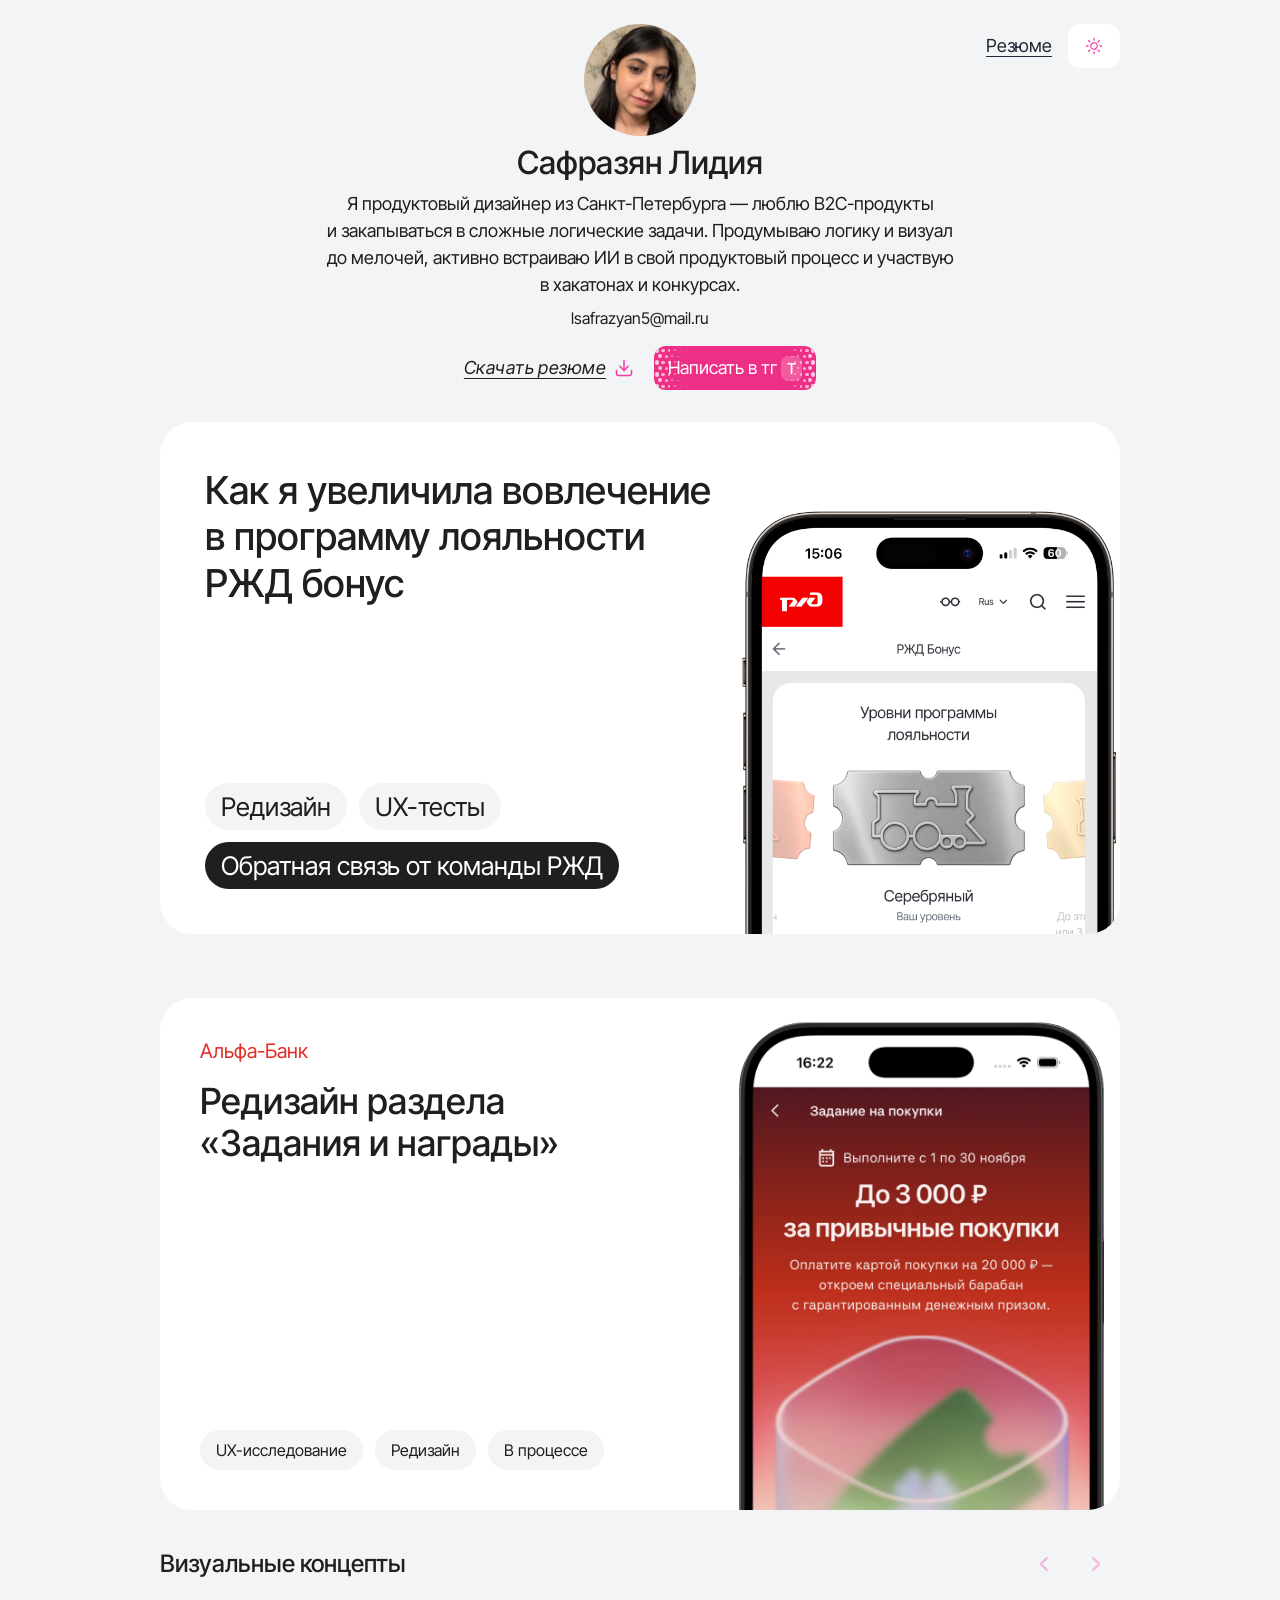
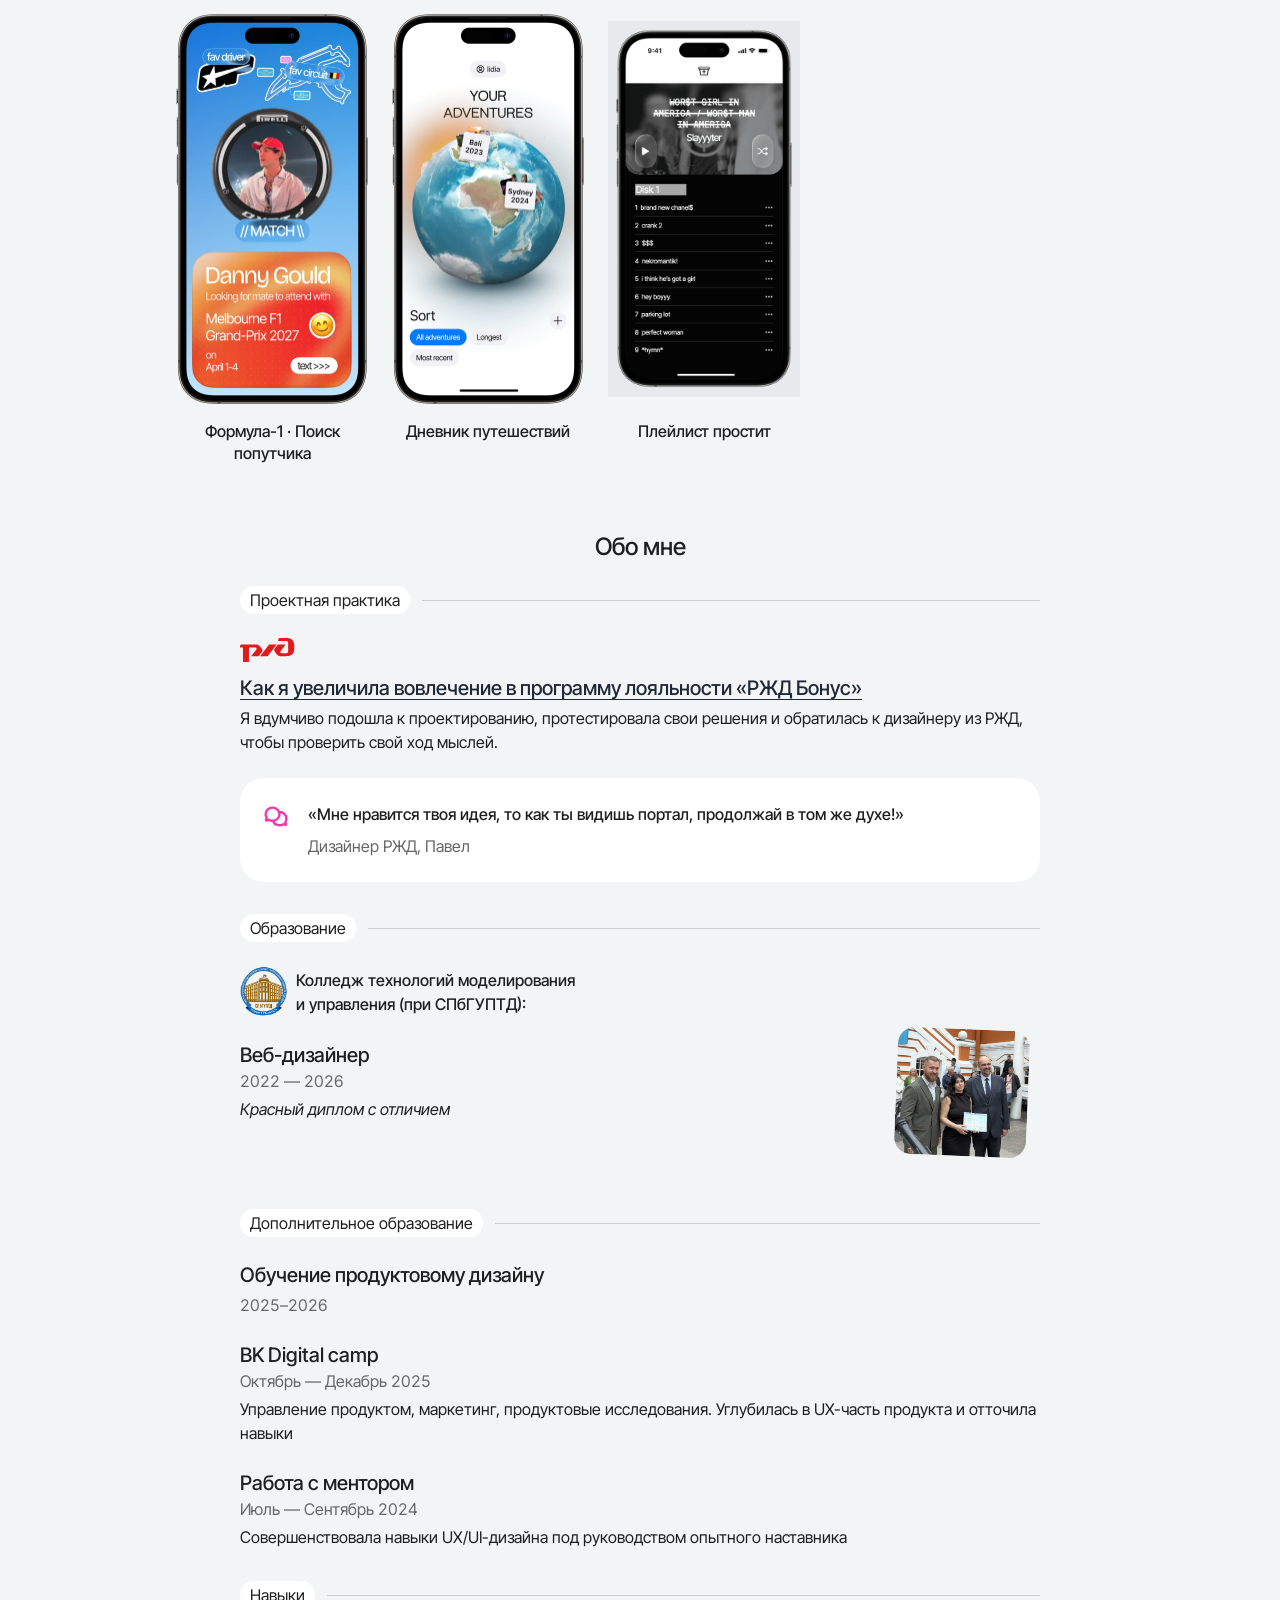
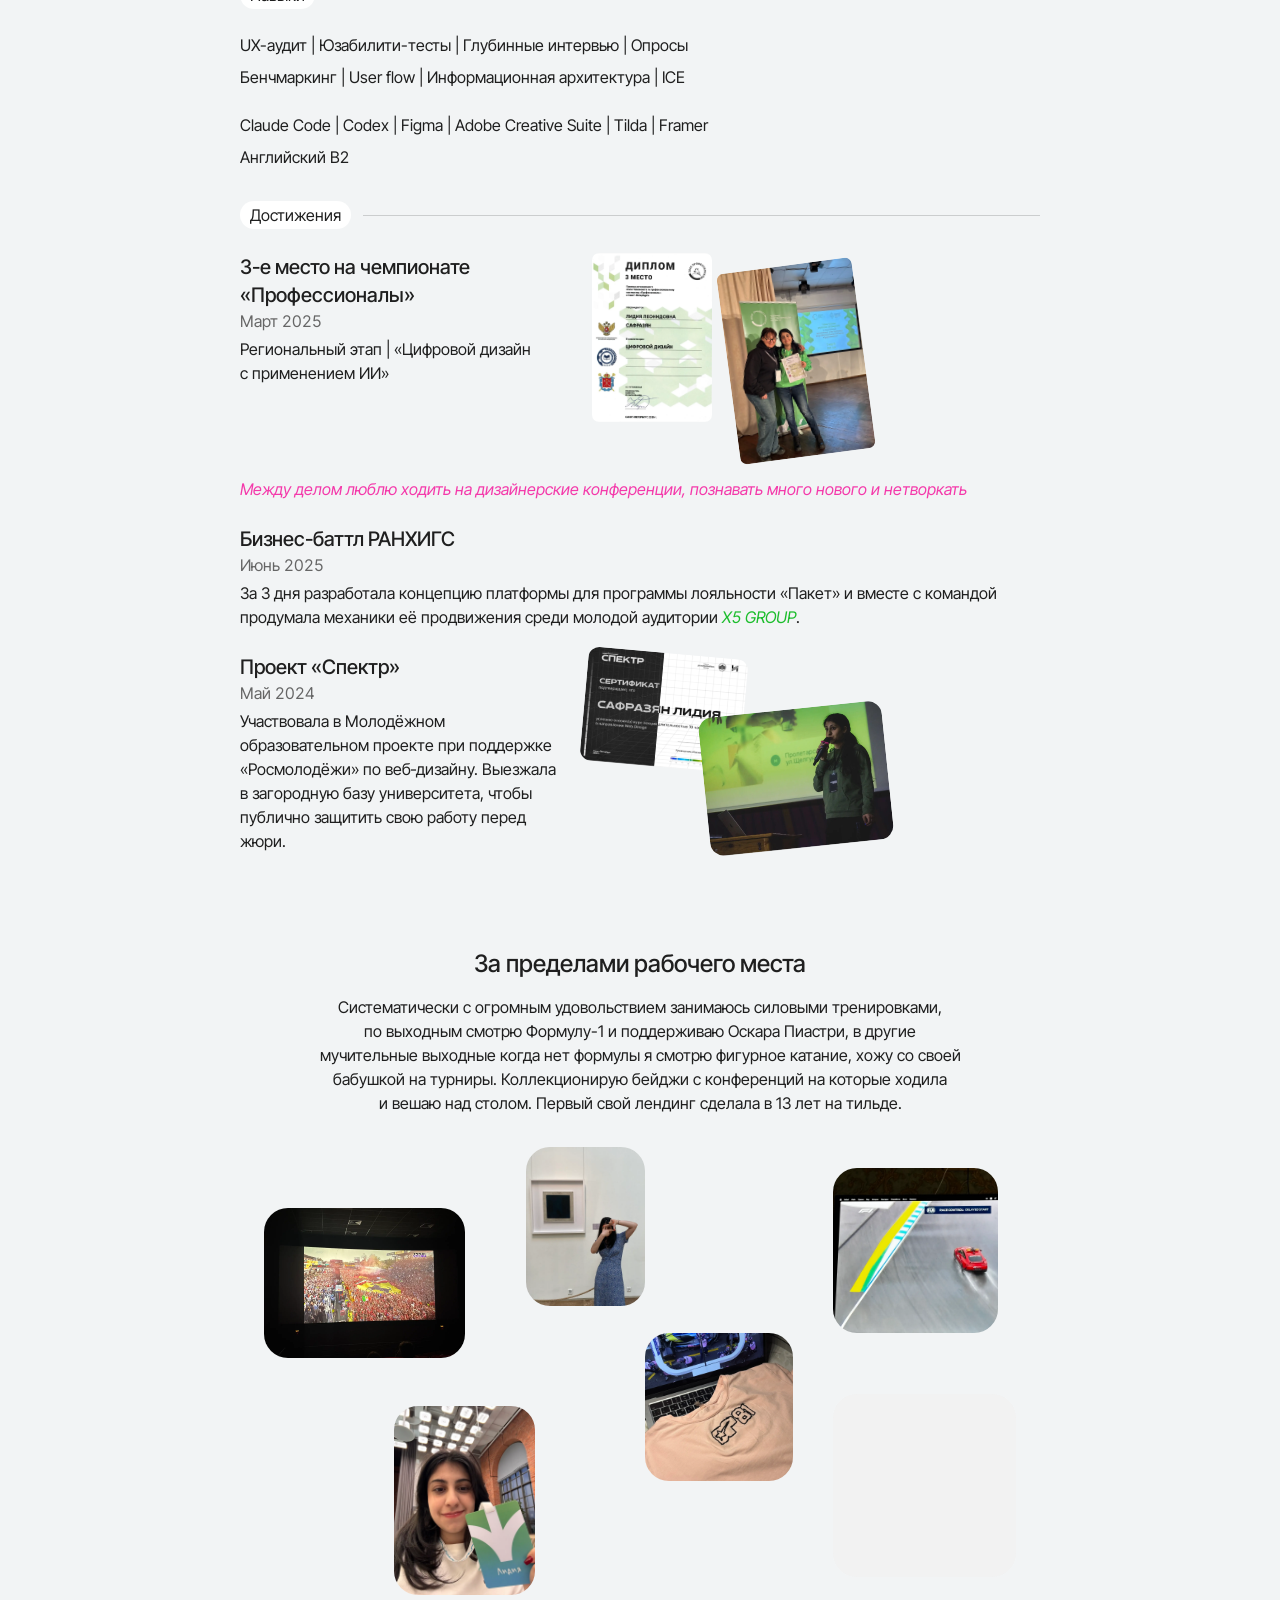
==== index.html @ f50a1c17 "Reduce Alfa cover phone and raise its position" ====
<!doctype html>
<html lang="ru">
<head>
  <meta charset="utf-8">
  <meta name="viewport" content="width=device-width, initial-scale=1">
  <title>Сафразян Лидия</title>
  <meta property="og:title" content="Сафразян Лидия">
  <meta name="twitter:title" content="Сафразян Лидия">
  <meta name="description" content="Продуктовый дизайнер из Санкт-Петербурга. Кейсы и резюме.">
  <script>
    (() => {
      let theme = "light";
      try { if (localStorage.getItem("portfolio-theme") === "dark") theme = "dark"; } catch {}
      document.documentElement.dataset.theme = theme;
      document.documentElement.style.colorScheme = theme;
    })();
  </script>
  <link rel="preconnect" href="https://fonts.googleapis.com">
  <link rel="preconnect" href="https://fonts.gstatic.com" crossorigin>
  <link rel="stylesheet" href="css/base.css?v=20261118-case-clean">
  <link rel="stylesheet" href="css/home.css?v=20261118-collage">
  <link rel="stylesheet" href="css/rzd-cover.css?v=20261118-covers-large">
  <link rel="stylesheet" href="css/resume.css?v=20261118-release">
  <link rel="stylesheet" href="css/home-resume.css?v=20261118-collage">
  <link rel="stylesheet" href="css/concepts.css?v=20261118-mobile">
  <link rel="stylesheet" href="css/tg-button.css?v=20261113-pink-restored">

<link rel="stylesheet" href="css/alfa.css?v=20261118-alfa-up"></head>
<body>

  <main class="home home-index" id="top">
    <div class="home-theme"><a class="home-resume-page-link" href="resume.html">Резюме</a><button class="theme-toggle" id="theme-toggle" type="button" aria-label="Включить тёмную тему" aria-pressed="false"><span class="theme-icon" aria-hidden="true"><svg class="theme-glyph theme-sun" data-icon="sf:sun.max" aria-hidden="true" xmlns="http://www.w3.org/2000/svg" width="24" height="24" viewBox="0 0 640 640" fill="currentColor"><path fill-rule="evenodd" d="M311.31,579.47 C308.14,577.89 305.15,575.38 303.36,572.80 L300.50,568.67 L300.21,536.37 C299.94,506.04 300.04,503.84 301.86,500.29 C308.44,487.45 326.03,484.79 335.70,495.17 C340.70,500.53 341.00,502.77 341.00,535.35 C341.00,568.87 340.84,569.92 334.83,575.70 C327.91,582.35 319.72,583.66 311.31,579.47 Z M140.49,509.14 C129.76,504.26 125.20,491.25 130.57,480.86 C132.84,476.47 173.53,436.77 177.81,434.78 C184.52,431.64 194.38,432.92 200.01,437.66 C206.57,443.18 208.90,453.51 205.45,461.78 C203.34,466.84 163.91,506.57 158.50,509.09 C153.41,511.46 145.66,511.48 140.49,509.14 Z M482.50,509.58 C480.85,508.84 469.55,498.17 457.39,485.86 C436.47,464.71 435.21,463.22 434.05,458.30 C430.68,444.00 442.27,431.58 457.32,433.35 C459.97,433.67 463.57,434.81 465.32,435.90 C467.07,436.98 478.01,447.46 489.63,459.19 C509.87,479.61 510.80,480.72 511.86,485.72 C514.12,496.40 509.56,505.36 499.78,509.45 C495.25,511.34 486.57,511.40 482.50,509.58 Z M300.74,441.44 C274.75,437.40 252.93,426.01 232.93,406.05 C210.49,383.65 198.91,357.47 197.29,325.50 C195.95,298.95 204.62,269.45 219.91,248.50 C235.27,227.46 258.59,210.37 282.50,202.64 C305.98,195.05 334.68,195.06 358.87,202.68 C387.65,211.74 415.57,235.38 429.81,262.75 C449.93,301.43 448.04,348.31 424.84,385.69 C418.31,396.23 402.57,412.68 391.50,420.57 C365.75,438.90 332.92,446.45 300.74,441.44 Z M342.57,403.15 C358.98,398.88 371.36,391.62 382.90,379.47 C399.27,362.24 407.00,343.16 407.00,320.00 C407.00,296.70 398.36,275.81 381.82,259.12 C368.74,245.92 353.16,237.95 334.56,234.95 C325.23,233.44 306.81,234.21 298.56,236.46 C269.42,244.38 248.07,264.47 237.84,293.58 C235.13,301.28 234.63,304.26 234.21,315.38 C233.46,335.19 236.67,348.42 246.08,364.24 C250.68,371.99 261.74,384.17 269.04,389.53 C278.72,396.64 295.32,403.30 308.50,405.36 C315.45,406.44 334.67,405.20 342.57,403.15 Z M74.34,340.04 C62.75,337.28 55.86,325.67 58.96,314.15 C60.45,308.61 67.04,301.90 72.62,300.23 C77.95,298.64 130.21,298.52 136.44,300.09 C141.81,301.44 147.44,305.98 150.03,311.06 C153.93,318.70 151.69,329.72 145.09,335.27 C139.06,340.35 134.29,341.01 104.57,340.90 C89.68,340.84 76.08,340.46 74.34,340.04 Z M503.22,339.11 C494.10,335.96 489.00,329.14 489.00,320.10 C489.00,313.74 490.06,311.04 494.50,306.13 C500.51,299.48 503.27,299.00 535.24,299.00 C553.17,299.00 564.77,299.42 567.75,300.17 C576.10,302.27 583.02,311.55 582.99,320.62 C582.98,325.01 578.62,333.42 575.04,335.97 C568.73,340.47 564.49,341.00 535.59,340.97 C512.02,340.94 507.81,340.70 503.22,339.11 Z M177.50,205.08 C172.49,202.74 131.56,161.76 129.98,157.50 C128.53,153.63 128.54,145.34 129.99,141.50 C133.92,131.12 148.71,125.69 158.79,130.93 C163.36,133.31 203.19,173.28 205.40,177.70 C207.55,182.00 207.40,190.53 205.09,195.62 C200.74,205.20 187.47,209.75 177.50,205.08 Z M446.00,205.41 C436.75,201.41 431.75,191.50 434.04,181.70 C435.18,176.78 436.40,175.34 456.87,154.67 C468.77,142.67 480.17,131.98 482.21,130.92 C486.67,128.61 495.27,128.37 500.13,130.42 C503.63,131.90 509.03,137.03 510.75,140.50 C512.81,144.67 513.12,150.09 511.59,155.30 C510.19,160.06 508.22,162.34 488.28,182.21 C474.22,196.23 465.18,204.47 462.78,205.46 C458.10,207.40 450.55,207.38 446.00,205.41 Z M312.50,149.62 C306.68,146.88 303.70,143.93 301.55,138.77 C300.26,135.70 300.00,129.79 300.00,104.19 C300.00,73.80 300.04,73.25 302.33,68.91 C303.61,66.48 306.57,63.15 308.91,61.50 C312.71,58.83 313.97,58.50 320.50,58.50 C327.03,58.50 328.29,58.83 332.09,61.50 C334.43,63.15 337.41,66.52 338.71,68.98 C341.08,73.46 341.08,73.47 340.79,105.65 L340.50,137.83 L337.49,142.17 C334.11,147.05 325.57,152.01 320.57,151.99 C318.88,151.98 315.25,150.92 312.50,149.62 Z"/></svg><svg class="theme-glyph theme-moon" data-icon="sf:moon" data-source="SF-Pro-Regular" aria-hidden="true" xmlns="http://www.w3.org/2000/svg" width="24" height="24" viewBox="0 0 24 24" fill="currentColor"><path transform="translate(0.953780 26.598318) scale(0.021126 -0.021126)" d="M543 265Q421 265 320.0 324.5Q219 384 159.5 484.5Q100 585 100 707Q100 796 133.0 875.0Q166 954 225.5 1015.5Q285 1077 366 1112Q390 1123 404.5 1110.0Q419 1097 409 1070Q399 1044 392.0 1006.5Q385 969 385 936Q385 748 488.0 644.5Q591 541 779 541Q810 541 845.0 546.5Q880 552 904 560Q926 567 939.0 553.0Q952 539 940 515Q890 411 785.0 338.0Q680 265 543 265Z"/></svg></span></button></div>
    <div class="layout">
      <aside class="intro">
        <img class="home-portrait" src="assets/resume-photo.jpg" width="450" height="556" alt="Фото Лидии Сафразян">
        <h1 class="home-name">Сафразян Лидия</h1>
        <p class="bio">Я продуктовый дизайнер из Санкт-Петербурга — люблю B2C-продукты и закапываться в сложные логические задачи. Продумываю логику и визуал до мелочей, активно встраиваю ИИ в свой продуктовый процесс и участвую в хакатонах и конкурсах.</p>
        <a class="home-email" href="mailto:lsafrazyan5@mail.ru">lsafrazyan5@mail.ru</a>
        <div class="home-actions">
        <a class="home-resume resume-link--download" href="assets/lidia-safrazyan-resume.pdf?v=20261118-resume" download="Лидия-Сафразян-резюме.pdf"><span>Скачать резюме</span><svg class="resume-download-icon" width="20" height="20" viewBox="0 0 24 24" fill="none" stroke="currentColor" stroke-width="1.8" stroke-linecap="round" stroke-linejoin="round" aria-hidden="true"><g class="resume-download-arrow"><path d="M12 3v12"/><path d="m7 10 5 5 5-5"/></g><path class="resume-download-tray" d="M21 15v4a2 2 0 0 1-2 2H5a2 2 0 0 1-2-2v-4"/></svg></a>
        <a class="write tg-fx home-write" id="write" href="https://t.me/sellywood" target="_blank" rel="noopener noreferrer"><span>Написать в тг</span><span class="keys" aria-hidden="true"><i class="key">T</i></span></a>
        </div>
      </aside>
      <section class="cases" id="cases" aria-label="Кейсы">
        <a class="case" id="case-1" href="case/rzd-bonus.html">
          <div class="case-media case-media--rzd rzd-cover">
            <div class="rzd-cover-phone" aria-hidden="true"><img data-no-zoom src="assets/rzd-cover/phone-straight-source.png" width="4096" height="3072" alt="" decoding="async"></div>
            <div class="rzd-cover-copy">
              <h2 class="rzd-cover-title">Как я увеличила вовлечение в программу лояльности РЖД бонус</h2>
              <div class="rzd-cover-tags">
                <div class="rzd-cover-tag-row"><span class="rzd-cover-tag">Редизайн</span><span class="rzd-cover-tag">UX-тесты</span></div>
                <span class="rzd-cover-tag rzd-cover-feedback">Обратная связь от команды РЖД</span>
              </div>
            </div>
          </div>
        </a>

      <a class="case" id="case-2" href="case/alfa-bank.html" aria-label="Альфа-Банк: редизайн раздела Задания и награды"><div class="alfa-cover"><div class="alfa-cover-copy"><div><p class="alfa-cover-brand">Альфа-Банк</p><h2 class="alfa-cover-title">Редизайн раздела<br>«Задания и награды»</h2></div><div class="alfa-cover-tags"><span>UX-исследование</span><span>Редизайн</span><span>В процессе</span></div></div><div class="alfa-cover-screen alfa-device"><img data-no-zoom src="assets/alfa/device.webp" width="1068" height="2030" alt="Карточка задания на покупки на iPhone" loading="lazy" decoding="async"></div></div></a></section>
      <section class="concepts" id="visual-concepts" aria-labelledby="concepts-title">
        <div class="concepts-heading"><h2 class="concepts-title" id="concepts-title">Визуальные концепты</h2><div class="concept-controls"><button type="button" data-step="-1" aria-label="Предыдущая работа"><svg class="icon i24" data-icon="sf:chevron.left" data-source="SF-Pro-Regular" aria-hidden="true" xmlns="http://www.w3.org/2000/svg" width="24" height="24" viewBox="0 0 24 24" fill="currentColor"><path transform="translate(6.194473 24.484011) scale(0.017303 -0.017303)" d="M550 332Q533 316 503.5 317.0Q474 318 456 335L138 633Q100 667 100.0 720.5Q100 774 138 809L456 1106Q476 1125 503.5 1126.0Q531 1127 550 1109Q570 1089 571.0 1060.5Q572 1032 551 1013L237 721L551 428Q571 409 571.0 381.0Q571 353 550 332Z"/></svg></button><button type="button" data-step="1" aria-label="Следующая работа"><svg class="icon i24" data-icon="sf:chevron.right" data-source="SF-Pro-Regular" aria-hidden="true" xmlns="http://www.w3.org/2000/svg" width="24" height="24" viewBox="0 0 24 24" fill="currentColor"><path transform="translate(6.194867 24.484011) scale(0.017303 -0.017303)" d="M121 332Q100 353 100.0 381.0Q100 409 120 428L434 721L120 1013Q100 1032 100.5 1060.5Q101 1089 122 1109Q140 1127 167.5 1126.0Q195 1125 215 1106L534 809Q571 774 571.0 720.5Q571 667 534 633L215 335Q197 318 167.5 317.0Q138 316 121 332Z"/></svg></button></div></div>
        <div class="concepts-window"><div class="concepts-viewport" tabindex="0" role="region" aria-label="Визуальные концепты: перетащите ленту для просмотра"><div class="concepts-track"><figure class="concept-card"><button class="concept-open" type="button" data-concept="2" aria-label="Открыть крупно: Формула-1 · Поиск попутчика"><img class="concept-image" src="assets/concepts/formula-preview.webp" data-full="assets/concepts/formula-full.webp" width="768" height="1560" loading="eager" decoding="async" alt="Формула-1 · Поиск попутчика" draggable="false"></button><figcaption class="concept-caption">Формула-1 · Поиск попутчика</figcaption></figure>
<figure class="concept-card"><button class="concept-open" type="button" data-concept="3" aria-label="Открыть крупно: Дневник путешествий"><img class="concept-image" src="assets/concepts/travel-preview.webp" data-full="assets/concepts/travel-full.webp" width="768" height="1560" loading="eager" decoding="async" alt="Дневник путешествий" draggable="false"></button><figcaption class="concept-caption">Дневник путешествий</figcaption></figure>
<figure class="concept-card concept-card--album"><button class="concept-open" type="button" data-concept="4" aria-label="Открыть крупно: Плейлист простит"><img class="concept-image" src="assets/playlist-forgives-concept.gif" width="480" height="940" loading="lazy" decoding="async" alt="Плейлист простит — возвращение альбома жестом вниз" draggable="false"></button><figcaption class="concept-caption">Плейлист простит</figcaption></figure></div></div></div>

      </section>
      <section class="resume-section" id="resume" aria-labelledby="resume-title">
        <h2 class="resume-title" id="resume-title">Обо мне</h2>
        <article class="article resume resume-content">
        <section class="rs-row resume-project" aria-labelledby="project-h">
          <h2 id="project-h"><span>Проектная практика</span></h2>
          <div class="rs-body">
            <div class="rs-entry"><div class="resume-project-heading"><img data-no-zoom src="assets/rzd-logo.svg" width="55" height="24" alt=""><h3><a href="case/rzd-bonus.html">Как я увеличила вовлечение в программу лояльности «РЖД Бонус»</a></h3></div>
              <p>Я вдумчиво подошла к проектированию, протестировала свои решения и обратилась к дизайнеру из РЖД, чтобы проверить свой ход мыслей.</p>
            </div>
            <blockquote class="resume-quote"><img class="resume-quote-icon" data-no-zoom src="assets/resume-intro/team.svg?v=20261113-pink" width="32" height="32" alt=""><div><p>«Мне нравится твоя идея, то как ты видишь портал, продолжай в том же духе!»</p><cite>Дизайнер РЖД, Павел</cite></div></blockquote>
          </div>
        </section>
        <section class="rs-row rs-edu" aria-labelledby="edu-h">
          <h2 id="edu-h"><span>Образование</span></h2>
          <div class="rs-body">
            <div class="rs-school"><img data-no-zoom class="rs-logo" src="assets/college-logo-transparent.png" width="159" height="168" alt="Эмблема СПбГУПТД" decoding="async"><p>Колледж технологий моделирования<br>и&nbsp;управления (при&nbsp;СПбГУПТД):</p></div>
            <div class="rs-entry rs-entry--media"><div class="rs-text"><h3>Веб-дизайнер</h3><p class="rs-date">2022 — 2026</p><p><em>Красный диплом с&nbsp;отличием</em></p></div>
              <div class="rs-pics"><figure class="rs-pic rs-pic--grad" style="--tilt:2.3deg;--tilt-m:-5.83deg"><img src="assets/resume-graduation.jpg" width="492" height="477" decoding="async" alt="Вручение красного диплома"></figure></div></div>
          </div>
        </section>
        <section class="rs-row" aria-labelledby="extra-h">
          <h2 id="extra-h"><span>Дополнительное образование</span></h2>
          <div class="rs-body">
            <div class="rs-entry"><h3>Обучение продуктовому дизайну</h3><p class="rs-date">2025–2026</p></div>
            <div class="rs-entry"><h3>BK Digital camp</h3><p class="rs-date">Октябрь — Декабрь 2025</p><p>Управление продуктом, маркетинг, продуктовые исследования. Углубилась в&nbsp;UX-часть продукта и&nbsp;отточила навыки</p></div>
            <div class="rs-entry"><h3>Работа с&nbsp;ментором</h3><p class="rs-date">Июль — Сентябрь 2024</p><p>Совершенствовала навыки UX/UI-дизайна под руководством опытного наставника</p></div>
          </div>
        </section>
        <section class="rs-row" aria-labelledby="skills-h">
          <h2 id="skills-h"><span>Навыки</span></h2>
          <div class="rs-body rs-skills">
            <p>UX-аудит | Юзабилити-тесты | Глубинные интервью | Опросы</p>
            <p>Бенчмаркинг | User flow | Информационная архитектура | ICE</p>
            <p class="rs-skill-tools">Claude Code | Codex | Figma | Adobe Creative Suite | Tilda | Framer</p>
            <p>Английский B2</p>
          </div>
        </section>
        <section class="rs-row" id="activities" aria-labelledby="act-h">
          <h2 id="act-h"><span>Достижения</span></h2>
          <div class="rs-body">
            <div class="rs-entry rs-entry--media rs-pro"><div class="rs-text"><h3>3-е место на чемпионате «Профессионалы»</h3><p class="rs-date">Март 2025</p><p>Региональный этап | «Цифровой дизайн с применением ИИ»</p></div>
              <div class="rs-pics"><figure class="rs-pic rs-pic--diploma" style="--tilt:0deg"><img src="assets/activity-1-optimized.webp" width="1134" height="1600" loading="lazy" decoding="async" alt="Диплом 3 место регионального этапа Чемпионата «Профессионалы» 2025, Цифровой дизайн"></figure><figure class="rs-pic rs-pic--award" style="--tilt:-7.52deg"><img src="assets/activity-2-optimized.webp" width="1200" height="1600" loading="lazy" decoding="async" alt="Награждение на чемпионате «Профессионалы»"></figure></div></div>
            <p class="rs-note">Между делом люблю ходить на&nbsp;дизайнерские конференции, познавать много нового и&nbsp;нетворкать</p>
            <div class="rs-entry"><h3>Бизнес-баттл РАНХИГС</h3><p class="rs-date">Июнь 2025</p><p>За 3 дня разработала концепцию платформы для программы лояльности «Пакет» и вместе с командой продумала механики её продвижения среди молодой аудитории <em class="rs-x5">X5 GROUP</em>.</p></div>
            <div class="rs-entry rs-entry--media rs-spectr"><div class="rs-text"><h3>Проект «Спектр»</h3><p class="rs-date">Май 2024</p><p>Участвовала в&nbsp;Молодёжном образовательном проекте при поддержке «Росмолодёжи» по&nbsp;веб&#8209;дизайну. Выезжала в&nbsp;загородную базу университета, чтобы публично защитить свою работу перед жюри.</p></div>
              <div class="rs-pics"><figure class="rs-pic rs-pic--cert" style="--tilt:5.11deg"><img src="assets/activity-3-optimized.webp" width="1600" height="1140" loading="lazy" decoding="async" alt="Сертификат курса «Спектр», Web Design, 2024"></figure><figure class="rs-pic rs-pic--stage" style="--tilt:-5.91deg"><img src="assets/activity-4-optimized.webp" width="1600" height="1068" loading="lazy" decoding="async" alt="Выступление на сцене"></figure></div></div>
          </div>
        </section>
<section class="resume-life" aria-labelledby="life-title">
        <div class="life-intro">
          <div class="life-title-wrap"><h2 id="life-title">За пределами рабочего места</h2></div>
          <p>Систематически с огромным удовольствием занимаюсь силовыми тренировками, по выходным смотрю Формулу-1 и поддерживаю Оскара Пиастри, в другие мучительные выходные когда нет формулы я смотрю фигурное катание, хожу со своей бабушкой на турниры. Коллекционирую бейджи с конференций на которые ходила и вешаю над столом. Первый свой лендинг сделала в 13 лет на тильде.</p>
        </div>
        <div class="life-collage" aria-label="Мои увлечения в фотографиях">
            <figure class="rs-pic life-photo life-photo--race" style="--tilt:0deg"><img src="assets/about/race-screen.webp?v=20261104-opt" width="1600" height="1200" loading="lazy" decoding="async" alt="Просмотр гонки Формулы-1 на большом экране"></figure>
            <figure class="rs-pic life-photo life-photo--museum" style="--tilt:0deg"><img src="assets/about/museum.webp?v=20261104-opt" width="1200" height="1600" loading="lazy" decoding="async" alt="Лидия в музее"></figure>
            <figure class="rs-pic life-photo life-photo--formula" style="--tilt:0deg"><img src="assets/about/formula-one.webp?v=20261104-opt" width="1600" height="1600" loading="lazy" decoding="async" alt="Трансляция Формулы-1 дома"></figure>
            <figure class="rs-pic life-photo life-photo--book" style="--tilt:0deg"><img src="assets/about/book.webp?v=20261104-opt" width="1200" height="1600" loading="lazy" decoding="async" alt="Лидия с книгой"></figure>
            <figure class="rs-pic life-photo life-photo--shirt" style="--tilt:0deg"><img src="assets/about/shirt.webp?v=20261104-opt" width="1600" height="1600" loading="lazy" decoding="async" alt="Футболка с Оскаром Пиастри рядом с трансляцией гонки"></figure>
            <figure class="rs-pic life-photo life-photo--skating" style="--tilt:0deg"><img src="assets/about/skating.webp?v=20261104-opt" width="1200" height="1600" loading="lazy" decoding="async" alt="Турнир по фигурному катанию"></figure>
          </div>
        </section>
      </article>
      </section>
    </div>
  </main>
  <dialog class="concept-dialog" aria-label="Просмотр визуального концепта">
    <button class="concept-dialog-close" type="button">Закрыть</button>
    <img class="concept-dialog-image" alt="">
    <div class="concept-dialog-toolbar"><button type="button" data-step="-1" aria-label="Предыдущая работа">Назад</button><p class="concept-dialog-caption"></p><button type="button" data-step="1" aria-label="Следующая работа">Далее</button></div>
  </dialog>
  <script src="js/lightbox.js?v=20261104-about-gallery"></script>
  <script src="js/concepts.js?v=20261118-release"></script>
  <script src="js/typo-nbsp.js?v=20261102-eleven"></script>
  <script src="js/theme.js?v=20261102-eleven"></script>
  <script src="js/emoji.js?v=20261102-eleven"></script>
  <script src="js/tg-button.js?v=20261102-eleven"></script>
</body>
</html>
---- css/base.css ----
/* Общие стили сайта: шрифты, цвета, шапка, кнопки, контакты.
   Подключается на всех страницах нового вида (главная, кейсы). */
@import url('https://fonts.googleapis.com/css2?family=Inter+Tight:ital,wght@0,400;0,500;1,400&display=swap');
@font-face{font-family:"Inter Tight";src:url("../assets/fonts/inter-tight-variable.woff2") format("woff2");font-weight:100 900;font-style:normal;font-display:swap}

/* Felidae — антиква для имени, файл шрифта прислала Лидия */
@font-face{font-family:"Felidae";src:url("../assets/fonts/felidae.woff2") format("woff2");font-weight:400;font-style:normal;font-display:swap}

:root{
  --page:#F2F4F5;
  --header:#F2F4F5;
  --ink:#1f1f1f;          /* основной текст: мягкий чёрный вместо #020202 */
  --link:#1f2836;         /* ссылки и кнопки: мягкий тёмно-синий вместо #04142c */
  --badge-ink:#3b3b3b;
  --button:#FFFFFF;
  --surface:#FFFFFF;
  --accent:#F439AA;
  --button-hover:#e2e2e3;
  --key:#FFFFFF;
  --ring:rgba(0,0,0,.08);
  --cover-shadow:none;
  --dock-shadow:none;
  --content:904px;
}
html[data-theme=dark]{
  --page:#141414;
  --header:#141414;
  --ink:#f2f2f2;
  --link:#e8e8ee;
  --badge-ink:#dedede;
  --button:#282828;
  --button-hover:#353535;
  --key:#3a3a3a;
  --ring:rgba(255,255,255,.1);
  --cover-shadow:none;
  --dock-shadow:none;
}

*{box-sizing:border-box}
html{scroll-behavior:smooth}
body{margin:0;background:var(--page);color:var(--ink);font-family:"Inter Tight",Arial,sans-serif;font-size:16px;line-height:24px;letter-spacing:0;-webkit-font-smoothing:antialiased;transition:background-color .25s,color .25s}
body{-webkit-user-select:text;user-select:text}
a{color:inherit;text-decoration:none}
a span,a h2,a h3{-webkit-user-select:text;user-select:text}
button{font:inherit;color:inherit}
h2,h3,p,ul{margin:0}
.emoji-canvas{position:fixed;z-index:40;inset:0;width:100%;height:100%;pointer-events:none}

/* ---- Шапка: закреплена сверху, белая подложка во всю ширину, содержимое по ширине контента ---- */
.hdr{position:fixed;z-index:20;top:0;left:0;right:0;background:var(--header);transition:background-color .25s}
.hdr-in{width:min(var(--content),100% - 32px);margin:0 auto;padding:32px 0 16px;display:flex;align-items:center;justify-content:space-between;gap:24px}
.name{display:inline-flex;align-items:center;gap:12px;min-height:44px;font-family:"Inter Tight",Arial,sans-serif;font-weight:500;font-size:26px;line-height:32px;letter-spacing:0;white-space:nowrap;transition:opacity .2s}
.name:hover,.name:focus-visible{opacity:.6}
.avatar{display:block;width:40px;height:40px;border-radius:50%;object-fit:cover;flex-shrink:0}
.hdr-nav{display:flex;align-items:center;gap:24px}
.resume-link{letter-spacing:.025em;font-kerning:none;color:var(--link);font-size:18px;line-height:24px;font-style:italic;text-decoration:underline;text-underline-offset:3px;text-decoration-thickness:1px;transition:opacity .2s}
.resume-link:hover,.resume-link:focus-visible{opacity:.6}
.dock{display:flex;align-items:center;gap:16px}
.write{display:inline-flex;align-items:center;gap:4px;height:44px;padding:0 14px;border-radius:12px;background:var(--button);color:var(--link);font-size:18px;line-height:24px;white-space:nowrap;transition:background-color .2s}
.write:hover,.write:focus-visible{background:var(--button-hover)}
.keys{display:inline-flex;align-items:center;height:25px;padding:0 6px;border-radius:7px;background:var(--key);color:var(--badge-ink)}
.key{font-style:normal;font-weight:500;font-size:15px;line-height:17px}
.slash{color:var(--link);font-size:18px;line-height:24px}

/* Переключатель темы */
.theme-toggle{display:inline-flex;align-items:center;justify-content:center;flex-shrink:0;width:52px;height:44px;padding:0;border:0;border-radius:12px;background:var(--button);color:var(--ink);cursor:pointer;transition:transform .32s cubic-bezier(.22,1,.36,1),background-color .2s}
.theme-toggle:hover{background:var(--button-hover)}
.theme-toggle:focus-visible{outline:2px solid var(--link);outline-offset:2px}
.theme-toggle:active{transform:scale(.92)}
.theme-icon{position:relative;display:block;width:20px;height:20px;transition:transform .52s cubic-bezier(.22,1,.36,1),filter .32s}
.theme-glyph{position:absolute;inset:0;width:20px;height:20px;transform-origin:center;transition:transform .42s cubic-bezier(.22,1,.36,1),opacity .22s}
.theme-sun{opacity:1;transform:rotate(0) scale(1)}
.theme-moon{opacity:0;transform:translate(-1px,1px) scale(.62) rotate(52deg)}
html[data-theme=dark] .theme-sun{opacity:0;transform:rotate(90deg) scale(.55)}
html[data-theme=dark] .theme-moon{opacity:1;transform:translate(0) scale(.9) rotate(19deg)}
html[data-theme=dark] .theme-icon{transform:rotate(-18deg) scale(1.04);filter:none}

/* Контакты */
.contacts{display:flex;flex-direction:column;gap:16px}
.contacts h2{font-size:20px;line-height:28px;font-weight:500}
.contact-links{list-style:none;padding:0;display:flex;flex-direction:column;gap:12px;color:var(--link)}
.contact-links a{display:inline-flex;align-items:center;gap:8px;transition:opacity .2s}
.contact-links a:hover,.contact-links a:focus-visible{opacity:.6}
.contact-links .tg{gap:6px}
.icon{display:block;width:24px;height:24px;flex-shrink:0}

/* ---- Мобильная версия ---- */
@media(max-width:820px){
  .hdr-in{width:100%;padding:12px 16px;min-height:68px;gap:16px}
  .name{gap:12px;min-height:44px;font-size:20px;line-height:26px;-webkit-text-stroke:.5px currentColor}
  .avatar{width:32px;height:32px}
  .hdr-nav{gap:0}
  /* Кнопки «Написать в тг» и смена темы закреплены внизу экрана */
  .dock{position:fixed;z-index:30;right:16px;bottom:16px;gap:8px}
  .dock .keys,.dock .slash{display:none}
  .write,.theme-toggle{box-shadow:none}
}

@media(prefers-reduced-motion:reduce){
  html{scroll-behavior:auto}
  body,.hdr,.write,.theme-toggle,.theme-icon,.theme-glyph{transition:none}
}

/* Resume download: one arrow-to-tray cycle; only the SVG's inner parts move. */
.resume-link--download{
  --resume-download-duration:600ms;
  --resume-download-ease:cubic-bezier(0.77,0,0.175,1);
  display:inline-flex;align-items:center;gap:8px;white-space:nowrap;
}
.resume-link--download:hover,.resume-link--download:focus-visible{opacity:1}
.resume-link--download:focus-visible{outline:2px solid var(--link);outline-offset:4px;border-radius:4px}
.resume-download-icon{display:block;width:20px;height:20px;flex-shrink:0;overflow:hidden}
.resume-download-arrow{transform:translateY(0);opacity:1}
.resume-download-tray{transform-box:view-box;transform-origin:12px 21px;transform:translateY(0) scaleX(1)}
@keyframes resume-download-arrow-cycle{
  0%{transform:translateY(0);opacity:1}
  38%{transform:translateY(7px);opacity:0}
  39%{transform:translateY(-6px);opacity:0}
  100%{transform:translateY(0);opacity:1}
}
@keyframes resume-download-tray-cycle{
  0%,20%,100%{transform:translateY(0) scaleX(1)}
  38%{transform:translateY(1px) scaleX(.9)}
  72%{transform:translateY(0) scaleX(1)}
}
@media (hover:hover) and (pointer:fine) and (prefers-reduced-motion:no-preference){
  .resume-link--download:hover .resume-download-arrow{animation:resume-download-arrow-cycle var(--resume-download-duration) var(--resume-download-ease) 1 both}
  .resume-link--download:hover .resume-download-tray{animation:resume-download-tray-cycle var(--resume-download-duration) var(--resume-download-ease) 1 both}
}
@media (prefers-reduced-motion:reduce){
  .resume-download-arrow,.resume-download-tray{animation:none!important;transform:none!important;opacity:1!important}
}

@media (max-width:380px){
  .home-index .home-actions{flex-direction:column;gap:12px}
}

/* Shared accent for interface icons. Brand marks keep their own colors. */
.icon,.theme-icon,.resume-download-icon,.board-icon,svg[data-icon],svg.chev{color:var(--accent)}

/* Panels use fill alone, without decorative outlines. */
.badge,.status,.toc-box,.toc-details,.toggle,.table-wrap,.benchmark-board,.benchmark-toolbar,.pill{border:0!important}
---- css/home.css ----
@font-face{font-family:"Inter Tight";src:url("../assets/fonts/inter-tight-variable.woff2") format("woff2");font-weight:100 900;font-style:normal;font-display:swap}
/* Главная страница: единая центральная композиция. */
.home-index{position:relative}
.home-theme{position:absolute;top:48px;right:0;z-index:10}
.home{width:min(672px,100% - 32px);margin:0 auto;padding:48px 0 100px}
.layout{display:flex;flex-direction:column;align-items:center;gap:32px}
.intro{display:flex;flex-direction:column;align-items:center;text-align:center;gap:12px}
.home-portrait{display:block;width:160px;height:160px;object-fit:cover;border-radius:50%;margin-bottom:12px}
.home-name{margin:0;font-size:32px;line-height:1.2;font-weight:500}
.bio{font-size:18px;line-height:27px}
.home-actions{display:flex;align-items:center;justify-content:center;gap:20px;margin-top:16px}
.home-resume{font-style:italic;letter-spacing:.025em;font-kerning:none;font-size:18px;line-height:24px;text-decoration:underline;text-underline-offset:4px}
.home-write{margin:0}
.contacts{margin-top:20px;gap:16px}
.contact-links{align-items:center}
.cases{width:100%;display:flex;flex-direction:column;gap:64px}
.case{display:flex;flex-direction:column;align-items:center;text-align:center;gap:24px}
.case-media{display:block;overflow:hidden;background:var(--surface);box-shadow:none}
.case-media img{display:block;width:100%;height:100%;object-fit:cover;transition:transform .6s cubic-bezier(.2,.7,.2,1)}
.case:hover .case-media img{transform:none}
/* Обложки Figma: десктоп 109:112, мобилка 109:92 (03.11.2026). */
.case-media--rzd{width:100%;aspect-ratio:1200/640;border-radius:3.333333% / 6.25%;background:transparent;box-shadow:none}
.case-media--rzd img{height:auto;object-fit:contain}
.case-media--hire{width:100%;aspect-ratio:672/378;border-radius:24px}
.case-copy{display:flex;flex-direction:column;align-items:center;gap:16px}
.case-title{font-size:32px;line-height:39px;font-weight:500}
.badge{display:inline-block;padding:3px 11px;border:1px solid var(--ring);border-radius:14px;background:var(--button);color:var(--badge-ink);font-size:15px;line-height:21px;font-weight:500}
.visuals{display:none}
@media(max-width:820px){
 .home-theme{top:48px;right:0}
 .home{padding:48px 0 112px}
 .layout{gap:32px}
 .cases{gap:48px}
 .case-title{font-size:24px;line-height:30px}
 .case{gap:16px}
 .case-media--rzd{aspect-ratio:663/1033;border-radius:6.033183% / 3.872217%;box-shadow:none}
 .case-media--hire{aspect-ratio:328/378}
 .br-d{display:none}
 .visuals{display:block;font-size:24px;line-height:30px;font-weight:500}
}
@media(prefers-reduced-motion:reduce){.case-media img{transition:none}}

@media (min-width:821px) and (max-height:900px){
 .home{padding-top:24px}
 .home-theme{top:24px}
 .home-portrait{width:112px;height:112px;margin-bottom:0}
 .intro{gap:8px}
 .home-actions{margin-top:8px}
 .home-index>.layout{gap:24px}
 .case-media--rzd{width:min(100%, calc((100svh - 355px) * 1.875))}
}

/* Mobile: align copy and its supporting links to the left edge. */
@media(max-width:820px){
 .home .intro{width:100%;align-items:flex-start;text-align:left}
 .home .home-actions{justify-content:flex-start}
 .home .case,.home .case-copy,.home .contact-links{align-items:flex-start;text-align:left}
 .home .case-copy{width:100%}
}

.home-actions{flex-wrap:wrap}

.home-theme{display:flex;align-items:center;gap:16px}
.home-resume-page-link{display:inline-flex;align-items:center;min-height:44px;font-size:18px;line-height:24px;text-decoration:underline;text-underline-offset:4px;color:var(--link)}
---- css/rzd-cover.css ----
/* Figma 175:96 / 175:110, adapted to the chosen gray badges and upright phone. */
.rzd-cover{position:relative;container-type:inline-size;width:100%;aspect-ratio:1200/640;overflow:hidden;border-radius:3.333333% / 6.25%;background:#fff;color:var(--ink)}
.rzd-cover-copy{position:absolute;z-index:2;left:4.666667cqw;top:4.666667cqw;width:52.833333cqw;height:44cqw;display:flex;flex-direction:column;justify-content:space-between;align-items:flex-start}
.rzd-cover-title{margin:0;width:100%;font-family:"Inter Tight",sans-serif;font-weight:500;font-size:4cqw;line-height:4.833333cqw;letter-spacing:0;text-align:left}
.rzd-cover-tags{display:flex;flex-direction:column;gap:1.25cqw;align-items:flex-start}
.rzd-cover-tag-row{display:flex;gap:1.25cqw}
.rzd-cover-tag{display:block;padding:.666667cqw 1cqw;border:0;border-radius:6.277167cqw;background:#F2F4F5;color:#1f1f1f;font-size:2.666667cqw;line-height:3.25cqw;font-weight:400;white-space:nowrap}
.rzd-cover-feedback{padding:.666667cqw 1.333333cqw;border-radius:2cqw 6.277167cqw 6.277167cqw 0;background:#1f1f1f;color:#fff}
.rzd-cover-phone{position:absolute;z-index:1;left:56.615cqw;top:1.906667cqw;width:37.261333cqw;height:70.169083cqw;overflow:hidden;transform:none}
.rzd-cover .rzd-cover-phone img{position:absolute;width:285.22338%;height:113.59442%;left:-93.28203%;top:-6.33072%;max-width:none;object-fit:fill;pointer-events:none;transition:none;transform:none}
@media(max-width:820px){
 .rzd-cover{aspect-ratio:663/1033;border-radius:6.033183% / 3.872217%}
 .rzd-cover-copy{left:8.446456cqw;top:9.351433cqw;width:86.576169cqw;height:136.349925cqw}
 .rzd-cover-title{font-size:7.239819cqw;line-height:8.748115cqw}
 .rzd-cover-tags,.rzd-cover-tag-row{gap:2.262443cqw}
 .rzd-cover-tag{padding:1.206637cqw 1.809955cqw;border-radius:11.361388cqw;font-size:4.826546cqw;line-height:5.882353cqw}
 .rzd-cover-feedback{padding:1.206637cqw 2.413273cqw;border-radius:3.61991cqw 11.361388cqw 11.361388cqw 0}
 .rzd-cover-phone{left:9.760935cqw;top:40cqw;width:85.757164cqw;height:161.494721cqw;transform:none}
}

html[data-theme=dark] .rzd-cover{background:var(--button)}
html[data-theme=dark] .rzd-cover-title{color:#fff}
.rzd-cover-tag,.rzd-cover-feedback{padding-left:8px;padding-right:8px}
.rzd-cover-feedback{border-radius:11.361388cqw}

@media(min-width:821px){.rzd-cover-phone{top:8cqw;left:61cqw}}

/* Larger cover artwork and roomier badges. */
.rzd-cover-tag,.rzd-cover-feedback{padding:8px 16px}
.rzd-cover-tags,.rzd-cover-tag-row{gap:12px}
@media(min-width:821px){.rzd-cover-phone{left:59cqw;top:8cqw;width:43cqw;height:80.977cqw}}
@media(max-width:820px){
 .rzd-cover-phone{left:3cqw;top:38cqw;width:94cqw;height:177.018cqw}
 .rzd-cover-tag,.rzd-cover-feedback{padding:6px 12px;font-size:16px;line-height:22px}
 .rzd-cover-tags,.rzd-cover-tag-row{gap:10px}
}
---- css/resume.css ----
/* Локальный шрифт для резюме: не зависит от загрузки Google Fonts. */
@font-face{font-family:"Inter Tight";src:url("../assets/fonts/inter-tight-variable.woff2") format("woff2");font-weight:100 900;font-style:normal;font-display:swap}
.page-resume .name{letter-spacing:0}
/* Резюме. Перенесено из Figma: «Резюме — 1441» (1440) и «Резюме — 1442» (360).
   Подключается после base.css и home.css: шапка, кнопки, контакты и карточки кейсов общие с главной. */
:root{--muted:#878787;--line:rgba(0,0,0,.16);--note:#bc678d;--x5:#1cbd2c;--content:965px}
html[data-theme=dark]{--muted:#a0a0a0;--line:rgba(255,255,255,.2);--note:#e08fb3;--x5:#4fd65c}

/* ---- Каркас ---- */
.resume-page{padding-top:116px}
.back{display:flex;width:fit-content;align-items:center;gap:6px;min-height:44px;color:var(--muted);font-size:16px;line-height:24px;transition:opacity .2s}
.back:hover,.back:focus-visible{opacity:.6}
.back .icon,.back svg{display:block;width:24px;height:24px;flex-shrink:0}
.resume-page .layout{margin-top:32px;grid-template-columns:192px minmax(0,725px);gap:48px}
.resume-page .intro{top:132px}

/* ---- Левая колонка ---- */
.about{display:flex;flex-direction:column;gap:16px}
.resume-photo{display:block;width:160px;height:160px;object-fit:cover;border-radius:20px;box-shadow:none}
.about-name{margin:0 0 8px;font-size:24px;line-height:32px;font-weight:500}
.about .bio{font-size:16px;line-height:24px}

/* ---- Правая колонка: строки «подпись | содержимое» ---- */
.resume{display:flex;flex-direction:column;gap:32px;min-width:0}
.rs-row{display:grid;grid-template-columns:201px minmax(0,1fr);align-items:start}
.rs-row>h2{padding-right:16px;font-size:24px;line-height:29px;font-weight:500}
.rs-body{display:flex;flex-direction:column;gap:24px;min-width:0}
.rs-entry,.rs-text{display:flex;flex-direction:column}
.rs-entry>p:last-child,.rs-text>p:last-child{margin-top:4px}
.resume h3{font-size:20px;line-height:27px;font-weight:500}
.resume p{font-size:16px;line-height:25px}
.resume .rs-date{color:var(--muted);line-height:23px}
.resume em{font-style:italic}
.rs-school{display:flex;align-items:center;gap:8px}
.rs-school p{font-weight:500;line-height:19px}
.rs-logo{display:block;width:53px;height:56px;flex-shrink:0}
html[data-theme=dark] .rs-logo{border-radius:50%}
.rs-skills{gap:8px}
.resume .rs-note{max-width:417px;color:var(--note);font-style:italic}
.rs-x5{color:var(--x5)}

/* ---- Фото под углом. Привязаны к своему блоку: двигаются и тянутся вместе с ним ---- */
.rs-entry--media{position:relative}
.rs-pics{position:absolute;inset:0;pointer-events:none}
.rs-pic{position:absolute;margin:0;pointer-events:auto;transform:rotate(var(--tilt,0deg));transition:transform .35s cubic-bezier(.22,1,.36,1)}
.rs-pic img{display:block;width:100%;height:100%;object-fit:cover;border-radius:12px;background:#f2f2f2;box-shadow:none;cursor:zoom-in}
.rs-pic img:focus-visible{outline:2px solid var(--link);outline-offset:3px}
.rs-pic--grad{aspect-ratio:164/158}.rs-pic--grad img{border-radius:17px}
.rs-pic--diploma{aspect-ratio:107/151}.rs-pic--diploma img{border-radius:7px}
.rs-pic--award{aspect-ratio:120/169}.rs-pic--award img{border-radius:7px}
.rs-pic--cert{aspect-ratio:175/125}.rs-pic--cert img{border-radius:11px}
.rs-pic--stage{aspect-ratio:213/161}.rs-pic--stage img{border-radius:14px}
/* наведение: чуть крупнее и доворот на 0.6° в сторону наклона */
@media(hover:hover) and (min-width:821px){
  .rs-pic{--nudge:.6deg}
  .rs-pic[style*="--tilt:-"]{--nudge:-.6deg}
  .rs-pic:hover,.rs-pic:focus-within{z-index:3;transform:rotate(calc(var(--tilt,0deg) + var(--nudge))) scale(1.05)}
}

/* Десктоп: координаты из макета 1440, от левого верхнего угла своего блока */
.rs-edu{min-height:224px}
.rs-edu .rs-text{max-width:250px}
.rs-pic--grad{left:256px;top:-12px;width:164px}
.rs-pro .rs-text{max-width:322px}
.rs-spectr .rs-text{max-width:300px}
.rs-spectr{min-height:230px} /* низ повёрнутого фото со сцены: до «Кейсов» ровно 32px */
.rs-pic--diploma{left:331px;top:9px;width:107px}
.rs-pic--award{left:435px;top:15px;width:120px}
.rs-pic--cert{left:315px;top:6px;width:175px}
.rs-pic--stage{left:429px;top:58px;width:213px}

/* Узкий десктоп и телефон: фото под текстом блока, раскладка из макета 360 в процентах */
@media(max-width:1239px){
  .rs-pro .rs-text,.rs-spectr .rs-text{max-width:none}
  .rs-spectr{min-height:0}
  .rs-pro .rs-pics,.rs-spectr .rs-pics{position:relative;inset:auto;width:100%;max-width:400px;margin-top:14px}
  .rs-pro .rs-pics{aspect-ratio:333/218}
  .rs-spectr .rs-pics{aspect-ratio:333/220;margin-top:16px}
  .rs-pic--diploma{left:4%;top:0;width:44%}
  .rs-pic--award{left:47%;top:4%;width:43%}
  .rs-pic--cert{left:0;top:3%;width:50%}
  .rs-pic--stage{left:33%;top:26%;width:61%}
  /* выпускное фото — справа от «Веб-дизайнер» */
  .rs-edu{min-height:0}
  .rs-edu .rs-text{max-width:none;padding-right:120px}
  .rs-pic--grad{left:auto;right:5px;top:-6px;width:108px;aspect-ratio:108/100}
  .rs-pic--grad img{border-radius:12px}
}

/* ---- Кейсы ---- */
.rs-cases>h2{margin-bottom:24px;font-size:24px;line-height:26px;font-weight:500}
.resume-page .case-copy{flex-direction:row;justify-content:space-between;gap:16px}
.resume-page .case-copy .badge{flex-shrink:0}
.resume-page .case{gap:16px}
.resume-page .cases{gap:32px}
.resume .case-title{font-size:24px;line-height:30px}
.contacts-bottom h2{font-size:20px;line-height:28px;font-weight:500}

/* ---- Лайтбокс: фото открываются ровно, без наклона ---- */
img.zoomable{cursor:zoom-in}
img.zoomable:focus-visible{outline:2px solid var(--link);outline-offset:3px}
.lb{display:none;position:fixed;inset:0;z-index:100;align-items:center;justify-content:center;background:rgba(0,0,0,.88);opacity:0;transition:opacity .2s ease;touch-action:manipulation;overscroll-behavior:contain}
.lb.is-open{opacity:1}
.lb-fig{margin:0;max-width:min(96vw,1600px);max-height:96vh;display:flex;flex-direction:column;align-items:center;gap:12px;transform:scale(.97);transition:transform .2s ease}
.lb.is-open .lb-fig{transform:none}
.lb-img{max-width:100%;max-height:calc(96vh - 64px);width:auto;height:auto;object-fit:contain;background:#fff;border-radius:8px;touch-action:manipulation}
.lb-cap{max-width:720px;padding:0 16px;color:#e8e8ee;font-size:14px;line-height:20px;text-align:center}
.lb-btn{position:absolute;display:grid;place-items:center;width:48px;height:48px;border:0;border-radius:50%;background:rgba(255,255,255,.14);color:#fff;cursor:pointer;transition:background-color .2s}
.lb-btn svg{display:block}
.lb-btn:hover,.lb-btn:focus-visible{background:rgba(255,255,255,.28)}
.lb-btn:focus-visible{outline:2px solid #fff;outline-offset:2px}
.lb-close{top:max(16px,env(safe-area-inset-top));right:max(16px,env(safe-area-inset-right))}
.lb-prev{left:max(16px,env(safe-area-inset-left));top:50%;margin-top:-24px}
.lb-next{right:max(16px,env(safe-area-inset-right));top:50%;margin-top:-24px}
.lb.is-zoomed .lb-fig{width:100vw;height:100vh;max-width:100vw;max-height:100vh;overflow:auto;-webkit-overflow-scrolling:touch;align-items:flex-start;justify-content:flex-start;transform:none;gap:0;touch-action:pan-x pan-y pinch-zoom}
.lb.is-zoomed .lb-img{max-width:none;max-height:none;border-radius:0}
.lb.is-zoomed .lb-cap{display:none}

/* ---- Телефон (макет 360) ---- */
@media(max-width:820px){
  .resume-page{padding-top:84px}
  .back{min-height:48px;margin-bottom:16px;font-size:16px;line-height:24px}
  .back .icon,.back svg{width:16px;height:16px}
  .resume-page .layout{margin-top:0;gap:24px}
  .rs-row{grid-template-columns:minmax(0,1fr);row-gap:16px}
  .rs-row>h2{padding:0;line-height:25px}
  .rs-body{gap:16px}
  .resume .rs-note,.contacts-bottom{display:none}
  .rs-pic{transform:rotate(var(--tilt-m,var(--tilt,0deg)))}
  .resume{gap:32px}
  .rs-cases>h2{margin-bottom:8px;font-size:22px;line-height:29px}
  .rs-cases .cases{gap:16px}
  .resume-page .case-copy{flex-direction:column;align-items:flex-start}
  .lb-prev,.lb-next{top:auto;bottom:max(16px,env(safe-area-inset-bottom));margin:0}
  .lb-img{max-height:calc(96vh - 140px)}
}
/* На телефоне наведения нет: ни у фото, ни у кейсов и ссылок (иначе эффект «залипает» после тапа) */
@media(max-width:820px),(hover:none){
  .case:hover .case-media img{transform:none}
  .back:hover,.name:hover,.resume-link:hover,.contact-links a:hover{opacity:1}
  .write:hover{background:var(--button)}
  .theme-toggle:hover{background:var(--button)}
}
@media(prefers-reduced-motion:reduce){.rs-pic,.lb,.lb-fig,.lb-btn{transition:none}}

/* Приложения и левый край карточки кейса. */
.resume .rs-cases .case{align-items:flex-start;text-align:left}
.resume .rs-cases .case-copy{align-items:flex-start;flex-direction:column;justify-content:flex-start;text-align:left;width:100%}
.resume .rs-cases .case-title{text-align:left}

.resume .rs-tools-text{margin-top:8px}

.resume .contacts-bottom,.resume .contacts-bottom .contact-links{align-items:flex-start;text-align:left}

.resume-strengths{display:flex;flex-direction:column;gap:24px;width:min(596px,100%);align-self:center}
.resume-strength{display:flex;flex-direction:column;gap:8px}
.resume-strength-heading{display:flex;align-items:center;gap:4px}
.resume-strength-heading img{display:block;flex:none}
.resume-strength-heading h2{font-size:24px;line-height:28px;font-weight:500;margin:0}
.resume .resume-strength p{padding-left:44px;font-size:20px;line-height:28px;color:#918d8d;margin:0}

/* Remove the white matte while preserving the original emblem artwork. */
.rs-logo{filter:none;border:0;box-shadow:none;background:transparent}
---- css/home-resume.css ----
/* One type scale for the home page and the shared resume: 24 / 20 / 16. */
.home-index{width:min(960px,100% - 32px)}
.home-index>.layout{gap:32px}
.home-index>.layout>.intro{max-width:672px}
.home-index .concepts{
  --page:var(--surface);--ink:#1f1f1f;--link:#1f2836;
  padding:32px;background:var(--surface);color:var(--ink);border-radius:24px;box-shadow:none;
}
.resume-section{width:100%;padding:32px 32px 0;scroll-margin-top:24px;overflow-x:clip;overflow-y:visible}
.resume-title{margin:0 auto 24px;max-width:800px;font-size:24px;line-height:30px;font-weight:500;text-align:center}
.resume-content{--muted:#666;--line:rgba(0,0,0,.16);width:min(800px,100%);margin:0 auto;gap:32px;min-width:0}
html[data-theme=dark] .resume-content{--muted:#b3b3b3;--line:rgba(255,255,255,.2)}
.resume-content .resume-summary{font-size:16px;line-height:24px;max-width:72ch;margin:0 auto;text-align:center}
.resume-content .resume-strengths{display:grid;grid-template-columns:repeat(2,minmax(0,1fr));gap:24px;width:100%;margin:16px 0}
.resume-content .rs-skill-tools{margin-top:16px}
.resume-content .resume-results{padding-left:24px;margin:8px 0;display:grid;gap:8px}
.resume-content .resume-results li{font-size:16px;line-height:24px}
.resume-content .resume-quote{display:flex;align-items:flex-start;gap:12px;margin:0;padding:24px;border:0;border-radius:24px;background:var(--surface)}
.resume-content .resume-quote-icon{display:block;flex:none;width:32px;height:32px}
.resume-content .resume-quote p{font-weight:500}
.resume-content .resume-quote cite{display:block;margin-top:8px;color:var(--muted);font-size:16px;font-style:normal}
.resume-content .resume-strength{gap:8px}
.resume-content .resume-strength-heading{gap:12px}
.resume-content .resume-strength-heading img{width:32px;height:32px}
.resume-content .resume-strength-heading h2{font-size:20px;line-height:28px;font-weight:500}
.resume-content .resume-strength p{padding-left:44px;font-size:16px;line-height:24px;color:var(--muted)}
.resume-content .rs-row{display:block;min-height:0}
.resume-content .rs-row>h2{display:flex;align-items:center;gap:12px;padding:0;margin-bottom:24px;font-size:16px;line-height:24px;font-weight:400}
.resume-content .rs-row>h2>span{flex:none;display:block;width:fit-content;padding:2px 10px;border-radius:16px;background:var(--surface);color:var(--ink)}
.resume-content .rs-row>h2::after{content:"";height:1px;background:var(--line);flex:1}
.resume-content .resume-project-heading{display:flex;flex-direction:column;align-items:flex-start;gap:12px}
.resume-content .resume-project-heading img{display:block;flex:none;width:55px;height:24px}
.resume-content .rs-body{gap:24px}
.resume-content h3{margin:0;font-size:20px;line-height:28px;font-weight:500}
.resume-content p{font-size:16px;line-height:24px}
.resume-content .rs-date{color:var(--muted);font-variant-numeric:tabular-nums;line-height:24px}
.resume-content .rs-school p{line-height:24px}
.resume-content .rs-logo{width:48px;height:auto}
.resume-content .rs-skills{gap:8px}
.resume-content .rs-edu .rs-text{max-width:none;padding-right:180px}
.resume-content .rs-edu .rs-entry--media{min-height:136px}
.resume-content .rs-pic--grad{left:auto;right:12px;top:-12px;width:132px;aspect-ratio:164/158}
.resume-content .rs-pro{min-height:200px}
.resume-content .rs-pro .rs-text{max-width:320px}
.resume-content .rs-pic--diploma{left:352px;top:0;width:120px}
.resume-content .rs-pic--award{left:488px;top:12px;width:136px}
.resume-content .rs-note{max-width:100%;font-size:16px;line-height:24px;color:var(--accent)}
.resume-content .rs-spectr{min-height:224px}
.resume-content .rs-spectr .rs-text{max-width:320px}
.resume-content .rs-pic--cert{left:344px;top:0;width:160px}
.resume-content .rs-pic--stage{left:464px;top:56px;width:184px}
/* Keep the original photo tilt/hover; its timing and focus behavior live in resume.css. */
@media(min-width:821px){
  .resume-content .rs-pro .rs-pics,.resume-content .rs-spectr .rs-pics{position:absolute;inset:0;width:100%;max-width:none;margin:0;aspect-ratio:auto}
}
@media(max-width:820px){
  .home-index .concepts{padding:24px 16px}
  .resume-section{padding:16px 0 0}
  .resume-content{gap:32px}
  .resume-content .resume-strengths{grid-template-columns:minmax(0,1fr)}
  .resume-content .rs-pro,.resume-content .rs-spectr{min-height:0}
  .resume-content .rs-pro .rs-text,.resume-content .rs-spectr .rs-text{max-width:none}
  .resume-content .rs-pro .rs-pics,.resume-content .rs-spectr .rs-pics{position:relative;inset:auto;width:min(360px,100%);max-width:100%;margin-top:16px;align-self:center}
  .resume-content .rs-pro .rs-pics{aspect-ratio:333/218}
  .resume-content .rs-spectr .rs-pics{aspect-ratio:333/220}
  .resume-content .rs-pic--diploma{left:4%;top:0;width:40%}
  .resume-content .rs-pic--award{left:48%;top:4%;width:40%}
  .resume-content .rs-pic--cert{left:0;top:3%;width:47%}
  .resume-content .rs-pic--stage{left:36%;top:26%;width:56%}
  .resume-content .rs-edu .rs-text{padding-right:140px}
  .resume-content .rs-pic--grad{right:4px;width:108px;top:0}
  .resume-content .rs-note{display:block}
}
@media(max-width:380px){
  .resume-content .rs-edu .rs-text{padding-right:124px}
  .resume-content .rs-pic--grad{right:0;width:100px}
}

.resume-life{display:flex;flex-direction:column;align-items:center;gap:16px;margin-top:16px;text-align:center}
.resume-life h2{margin:0;font-size:24px;line-height:30px;font-weight:500}
.life-intro{position:relative;isolation:isolate;display:flex;flex-direction:column;align-items:center;gap:12px;width:100%}
.life-intro>p{max-width:72ch}
.life-title-wrap{display:grid;place-items:center;width:min(100%,560px);min-height:64px}
.life-intro::before{content:"";position:absolute;z-index:-1;left:0;top:50%;width:100%;aspect-ratio:1;translate:0 -50%;border-radius:50%;background:none;animation:life-glow-rotate 60s linear infinite;pointer-events:none}
@keyframes life-glow-rotate{to{transform:rotate(360deg)}}

/* The six supplied photos follow the Figma collage; each remains independently zoomable. */
.resume-life{--line:rgba(0,0,0,.16);--link:#1f2836;position:relative;overflow:visible;clip-path:inset(-600px 0 -24px);padding:24px;background:transparent;color:inherit;border-radius:24px}
.life-collage{position:relative;width:100%;aspect-ratio:1.68;margin-top:16px}
.resume-life .life-photo{position:absolute;margin:0}
.resume-life .life-photo img{width:100%;height:100%;object-fit:cover;border-radius:24px}
.resume-life .life-photo--race{left:0;top:13.5%;width:26.7%;aspect-ratio:4/3}
.resume-life .life-photo--museum{left:34.8%;top:0;width:15.8%;aspect-ratio:3/4}
.resume-life .life-photo--formula{left:75.6%;top:4.6%;width:22%;aspect-ratio:1}
.resume-life .life-photo--book{left:17.3%;top:57.9%;width:18.8%;aspect-ratio:3/4}
.resume-life .life-photo--shirt{left:50.6%;top:41.5%;width:19.7%;aspect-ratio:1}
.resume-life .life-photo--skating{left:75.6%;top:55.1%;width:24.4%;aspect-ratio:1}
.resume-life .life-photo--skating img{object-position:center 65%}
@media(max-width:820px){
  .resume-life{padding:24px 16px}
  .life-collage{display:grid;grid-template-columns:repeat(2,minmax(0,1fr));gap:16px;aspect-ratio:auto}
  .resume-life .life-photo{position:relative;inset:auto;width:100%;align-self:start}
  .resume-life .life-photo:nth-child(2n+1){margin-top:24px}
  .resume-life .life-photo img{border-radius:16px}
}
@media(prefers-reduced-motion:reduce){
  .resume-life .life-photo{transform:none!important;transition:none!important}
  .life-intro::before{animation:none}
}

@media(max-width:820px){
  .resume-content .rs-edu .rs-text{width:min(250px, calc(100% - 120px));padding-right:0}
  .resume-content .rs-pic--grad{left:min(262px, calc(100% - 112px));right:auto}
}

/* Even photo tiles and a compact heading without an inset. */
@media(max-width:820px){.resume-life{padding:0}}
.life-intro{gap:16px}
.life-title-wrap{display:block;width:100%;min-height:0;padding:0}
@media(max-width:820px){
.life-collage{display:grid;grid-template-columns:repeat(2,minmax(0,1fr));gap:16px;aspect-ratio:auto}
.resume-life .life-photo{position:relative;inset:auto;width:100%;aspect-ratio:1;margin:0;transform:none}
.resume-life .life-photo:nth-child(2n+1){margin-top:0}
}
@media(max-width:820px){
 .resume-life,.life-intro{align-items:flex-start;text-align:left}
 .life-collage{grid-template-columns:repeat(2,minmax(0,1fr))}
}

@media(max-width:820px){.resume-title,.resume-content .resume-summary{text-align:left;margin-left:0;margin-right:0}}

@media(max-width:820px){.resume-life .life-title-wrap,.resume-life h2{text-align:left}.resume-life .life-title-wrap{padding:0}}

/* Original Figma collage geometry on desktop; mobile tiles stay separate. */
@media(min-width:821px){
 .resume-life{padding:24px}
 .life-collage{display:block;position:relative;width:100%;aspect-ratio:1.68;margin-top:16px}
 .resume-life .life-photo{position:absolute;margin:0}
 .resume-life .life-photo img{border-radius:24px;object-fit:cover}
 .resume-life .life-photo--race{left:0;top:13.5%;width:26.7%;aspect-ratio:4/3}
 .resume-life .life-photo--museum{left:34.8%;top:0;width:15.8%;aspect-ratio:3/4}
 .resume-life .life-photo--formula{left:75.6%;top:4.6%;width:22%;aspect-ratio:1}
 .resume-life .life-photo--book{left:17.3%;top:57.9%;width:18.8%;aspect-ratio:3/4}
 .resume-life .life-photo--shirt{left:50.6%;top:41.5%;width:19.7%;aspect-ratio:1}
 .resume-life .life-photo--skating{left:75.6%;top:55.1%;width:24.4%;aspect-ratio:1}
}

.resume-project-heading h3 a{color:var(--link);text-decoration:underline;text-underline-offset:4px;text-decoration-thickness:1px}
---- css/concepts.css ----
/* Один телефон целиком. Исходное разрешение макетов, без уменьшения и потерь при сжатии. */
.concepts{width:100%;display:flex;flex-direction:column;align-items:center;gap:24px}
.concepts-title{align-self:flex-start;margin:0;font-size:24px;line-height:30px;font-weight:500}
.concepts-window{position:relative;width:100%;min-width:0}
.concepts-viewport{width:100%;overflow-x:auto;scrollbar-width:none;scroll-snap-type:none;overscroll-behavior-x:contain;cursor:grab;touch-action:pan-x pan-y pinch-zoom}
.concepts-viewport::-webkit-scrollbar{display:none}
.concepts-viewport.is-dragging{cursor:grabbing;scroll-snap-type:none;user-select:none}
.concepts-track{display:flex;align-items:flex-start;gap:24px;width:max-content;padding:4px 16px}
.concept-card{flex:none;width:min(192px,calc((100svh - 220px) * .492268));margin:0;display:flex;flex-direction:column;align-items:center;gap:16px;scroll-snap-align:start;scroll-margin-left:16px}
.concept-open{display:block;width:100%;padding:0;border:0;background:transparent;cursor:grab}
.is-dragging .concept-open{cursor:grabbing}
.concept-open img{display:block;width:100%;height:auto;aspect-ratio:1528/3104;object-fit:contain;background:transparent;transform:none;user-select:none;-webkit-user-drag:none}
.concept-caption{font-size:16px;line-height:22px;font-weight:500;text-align:center}
.concepts-window::before,.concepts-window::after{content:"";position:absolute;z-index:2;top:0;bottom:0;width:32px;pointer-events:none;opacity:0;backdrop-filter:blur(4px);-webkit-backdrop-filter:blur(4px)}
.concepts-window::before{left:0;background:linear-gradient(to right,var(--page),transparent);mask-image:linear-gradient(to right,#000,transparent);-webkit-mask-image:linear-gradient(to right,#000,transparent)}
.concepts-window::after{right:0;background:linear-gradient(to left,var(--page),transparent);mask-image:linear-gradient(to left,#000,transparent);-webkit-mask-image:linear-gradient(to left,#000,transparent)}
.concepts-window.has-before::before,.concepts-window.has-after::after{opacity:1}
.concept-controls button:disabled{opacity:.3;cursor:default}
.concept-controls{width:min(320px,100%);display:flex;align-items:center;justify-content:space-between;gap:24px}
.concept-controls button,.concept-dialog button{min-width:44px;min-height:44px;padding:8px;border:0;background:transparent;color:inherit;font:inherit;cursor:pointer}
.concept-controls button{color:var(--link)}
.concept-controls svg{display:block;width:24px;height:24px}
.concept-counter{font-size:16px;line-height:24px;color:var(--ink);font-variant-numeric:tabular-nums}
.concept-open:focus-visible,.concept-controls button:focus-visible,.concept-dialog button:focus-visible{outline:2px solid currentColor;outline-offset:4px;border-radius:8px}
.concept-dialog{width:100vw;max-width:none;height:100dvh;max-height:none;margin:0;padding:24px;border:0;background:transparent;color:white;overflow:hidden}
.concept-dialog::backdrop{background:rgba(0,0,0,.88)}
.concept-dialog[open]{display:flex;flex-direction:column;align-items:center;justify-content:center;gap:16px}
.concept-dialog-image{display:block;max-width:100%;width:auto;height:auto;max-height:calc(100dvh - 156px);object-fit:contain;background:transparent}
.concept-dialog-toolbar{display:flex;align-items:center;justify-content:space-between;gap:24px;width:min(560px,100%)}
.concept-dialog-caption{font-size:16px;line-height:24px;text-align:center}
.concept-dialog-close{position:absolute;right:16px;top:16px}
@media(max-width:820px){.concept-dialog{padding:16px}}

@media(max-width:820px){.concept-card{width:min(220px,calc((100svh - 220px) * .492268))}.concept-controls{width:min(260px,100%)}}

.concepts{scroll-margin-top:16px}

/* Recorded album concept: keep the existing gallery sizing and controls. */
.concept-card--album .concept-image{border-radius:12px;background:#e8e9ed}

/* Open gallery: no edge fades or added frames around the mockups. */
.home-index .concepts{padding:0;border:0;border-radius:0;background:transparent;box-shadow:none}
.concepts-window::before,.concepts-window::after{display:none}
.concepts-heading{display:flex;align-items:center;justify-content:space-between;flex-wrap:wrap;gap:8px 16px;width:100%}
.concepts-heading .concepts-title{align-self:center}
.concepts-heading .concept-controls{width:auto;gap:8px;margin-left:auto}
.concept-open,.concept-open img,.concept-card--album .concept-image{border:0;border-radius:0;background:transparent;box-shadow:none}
---- css/tg-button.css ----
/* Кнопка «Написать в тг»: полутоновые точки, наведение, клик.
   Перенесено с холста Design (Tg-button-halftone.dc.html), одобрено 25.10.2026.
   25.10.2026 по её слову ускорено (~1,8×) и размах шире: значения ниже уже новые.
   Размеры, шрифт и отступы кнопки не трогаются — их задают base.css / style.css.
   Точки строит js/tg-button.js. Подключать последним стилем страницы. */
.write.tg-fx{
  position:relative;background:#ee2f86;color:#fff;
  box-shadow:none;
  transition:transform .35s cubic-bezier(.25,.1,.25,1),box-shadow .8s cubic-bezier(.25,.1,.25,1),background-color .8s cubic-bezier(.25,.1,.25,1);
  -webkit-tap-highlight-color:transparent
}
.write.tg-fx:hover,.write.tg-fx:focus-visible{background:#ee2f86}
@media(hover:hover){
  .write.tg-fx:hover{background:#f0388e;box-shadow:none}
  .write.tg-fx:hover .dots{opacity:1}
  .write.tg-fx:hover .dot.L.c0{transform:scale(1.1)}
  .write.tg-fx:hover .dot.L.c1{transform:translateX(3px) scale(1.2)}
  .write.tg-fx:hover .dot.L.c2{transform:translateX(6px) scale(1.3)}
  .write.tg-fx:hover .dot.L.c3{transform:translateX(9px) scale(1.4)}
  .write.tg-fx:hover .dot.L.c4{transform:translateX(12px) scale(1.5)}
  .write.tg-fx:hover .dot.L.c5{transform:translateX(15px) scale(1.6)}
  .write.tg-fx:hover .dot.R.c0{transform:scale(1.1)}
  .write.tg-fx:hover .dot.R.c1{transform:translateX(-3px) scale(1.2)}
  .write.tg-fx:hover .dot.R.c2{transform:translateX(-6px) scale(1.3)}
  .write.tg-fx:hover .dot.R.c3{transform:translateX(-9px) scale(1.4)}
  .write.tg-fx:hover .dot.R.c4{transform:translateX(-12px) scale(1.5)}
  .write.tg-fx:hover .dot.R.c5{transform:translateX(-15px) scale(1.6)}
}
.write.tg-fx:active{transform:scale(.985)}
.write.tg-fx:focus-visible{outline:2px solid #ee2f86;outline-offset:5px}
.write.tg-fx::after{content:"";position:absolute;inset:-3px;border-radius:15px;pointer-events:none;box-shadow:none;opacity:0}
.write.tg-fx .lbl,.write.tg-fx .keys{position:relative;z-index:2}
.write.tg-fx .lbl{display:inline-block;text-shadow:none}
.write.tg-fx .keys{background:rgba(255,255,255,.22);color:#fff}
.write.tg-fx .dots{position:absolute;inset:0;z-index:0;overflow:hidden;border-radius:inherit;pointer-events:none;filter:blur(.45px);opacity:1;transition:opacity 1s cubic-bezier(.25,.1,.25,1)}
.write.tg-fx .dot{position:absolute;display:block;transition:transform .6s cubic-bezier(.25,.1,.25,1)}
.write.tg-fx .fl{display:block;width:100%;height:100%;text-decoration:none;animation:tgFloat 2.6s ease-in-out infinite}
.write.tg-fx .tw{display:block;width:100%;height:100%;border-radius:50%;background:rgba(255,255,255,.85);animation:tgBreathe 2s ease-in-out infinite,tgTwinkle 1.7s ease-in-out infinite}
.write.tg-fx .flash{position:absolute;inset:0;z-index:1;border-radius:inherit;pointer-events:none;opacity:0;background:radial-gradient(ellipse at center,rgba(255,255,255,.55),rgba(255,255,255,0) 70%)}
@keyframes tgTwinkle{0%,100%{opacity:.25}50%{opacity:1}}
@keyframes tgBreathe{0%,100%{transform:scale(.4)}50%{transform:scale(1.5)}}
@keyframes tgFloat{0%,100%{transform:translate(0,0)}25%{transform:translate(1.6px,-1.8px)}50%{transform:translate(0,-3px)}75%{transform:translate(-1.6px,-1.8px)}}
/* Клик: два одинаковых набора (a/b), чтобы анимация перезапускалась на каждом нажатии */
.write.tg-fx.fx-a .dot.L{animation:tgBurstLa .9s cubic-bezier(.45,0,.25,1) both}
.write.tg-fx.fx-b .dot.L{animation:tgBurstLb .9s cubic-bezier(.45,0,.25,1) both}
.write.tg-fx.fx-a .dot.R{animation:tgBurstRa .9s cubic-bezier(.45,0,.25,1) both}
.write.tg-fx.fx-b .dot.R{animation:tgBurstRb .9s cubic-bezier(.45,0,.25,1) both}
.write.tg-fx.fx-a .flash{animation:tgFlashA .7s ease-in-out}
.write.tg-fx.fx-b .flash{animation:tgFlashB .7s ease-in-out}
.write.tg-fx.fx-a .lbl{animation:tgPopA .5s cubic-bezier(.25,.1,.25,1)}
.write.tg-fx.fx-b .lbl{animation:tgPopB .5s cubic-bezier(.25,.1,.25,1)}
.write.tg-fx.fx-a::after{animation:tgRingA .7s cubic-bezier(.25,.1,.25,1)}
.write.tg-fx.fx-b::after{animation:tgRingB .7s cubic-bezier(.25,.1,.25,1)}
@keyframes tgBurstLa{35%{opacity:1;transform:translateX(15px) scale(2)}60%{opacity:0;transform:translateX(40px) scale(.4)}72%{opacity:0;transform:none}}
@keyframes tgBurstLb{35%{opacity:1;transform:translateX(15px) scale(2)}60%{opacity:0;transform:translateX(40px) scale(.4)}72%{opacity:0;transform:none}}
@keyframes tgBurstRa{35%{opacity:1;transform:translateX(-15px) scale(2)}60%{opacity:0;transform:translateX(-40px) scale(.4)}72%{opacity:0;transform:none}}
@keyframes tgBurstRb{35%{opacity:1;transform:translateX(-15px) scale(2)}60%{opacity:0;transform:translateX(-40px) scale(.4)}72%{opacity:0;transform:none}}
@keyframes tgFlashA{0%,100%{opacity:0}45%{opacity:1}}
@keyframes tgFlashB{0%,100%{opacity:0}45%{opacity:1}}
@keyframes tgPopA{0%,100%{transform:scale(1)}45%{transform:scale(1.035)}}
@keyframes tgPopB{0%,100%{transform:scale(1)}45%{transform:scale(1.035)}}
@keyframes tgRingA{0%{opacity:0;box-shadow:none}15%{opacity:1}100%{opacity:0;box-shadow:none}}
@keyframes tgRingB{0%{opacity:0;box-shadow:none}15%{opacity:1}100%{opacity:0;box-shadow:none}}
@media(prefers-reduced-motion:reduce){.write.tg-fx,.write.tg-fx *,.write.tg-fx::after{animation:none!important;transition:none!important}}
---- css/alfa.css ----
/* Alfa case uses the same page, type and panel system as RZD. */
.alfa-cover{position:relative;display:block;width:100%;aspect-ratio:1200/640;overflow:hidden;border-radius:32px;background:var(--button);color:var(--ink);text-align:left}
.alfa-cover-copy{position:absolute;inset:40px auto 40px 40px;width:53%;display:flex;flex-direction:column;align-items:flex-start;justify-content:space-between;gap:24px;z-index:1}
.alfa-cover-title{font-size:36px;line-height:42px;font-weight:500;margin:0}
.alfa-cover-brand{color:#e32e25;font-size:20px;line-height:26px;margin-bottom:16px}
.alfa-cover-tags{display:flex;flex-wrap:wrap;gap:8px}
.alfa-cover-tags span{padding:4px 8px;border-radius:24px;background:var(--page);font-size:16px;line-height:24px}
.alfa-cover-screen{position:absolute;top:32px;right:40px;width:30%;height:auto;border-radius:28px}
.alfa-case .aside-head>p{max-width:620px}
.alfa-section{display:flex;flex-direction:column;gap:24px;min-width:0;scroll-margin-top:100px}
.alfa-muted{color:var(--muted,#666)}
.alfa-facts{display:grid;grid-template-columns:repeat(3,minmax(0,1fr));gap:16px}
.alfa-facts>div,.alfa-note{display:flex;flex-direction:column;gap:12px;padding:24px;border-radius:20px;background:var(--surface);border:0;box-shadow:none;min-width:0}
.alfa-facts strong{font-size:24px;line-height:30px;font-weight:500}.alfa-facts span{font-size:16px;line-height:24px}
.alfa-note-grid{display:grid;grid-template-columns:repeat(2,minmax(0,1fr));gap:16px}.alfa-kicker{font-size:15px;line-height:22px;color:var(--muted)}
.alfa-links{display:flex;flex-wrap:wrap;align-items:flex-start;gap:16px 24px}
.alfa-figure{margin:0;min-width:0}.alfa-figure figcaption{font-size:15px;line-height:22px;color:var(--muted);margin-top:12px}
.alfa-image-scroll{overflow:auto;max-width:100%;border-radius:16px;background:var(--surface);padding:16px}
.alfa-image-scroll img{display:block;width:100%;height:auto;max-width:none}
.alfa-image-scroll--wide img{min-width:1120px}
.alfa-document{display:block;width:100%;min-width:0}.alfa-document>summary{padding:12px 0;color:var(--link);font-size:20px;line-height:28px;cursor:pointer;text-decoration:underline;text-underline-offset:4px}
.alfa-document-body{display:flex;flex-direction:column;gap:20px;padding-top:20px;overflow-wrap:anywhere}.alfa-document-body a{color:var(--link);text-decoration:underline}.alfa-document-body ul{padding-left:24px}.alfa-document-body li+li{margin-top:12px}
.alfa-prototype{display:grid;grid-template-columns:1.4fr 1fr;gap:40px;align-items:start}.alfa-prototype>div{display:flex;flex-direction:column;gap:24px}.alfa-prototype img{max-width:320px;margin:0 auto}.alfa-prototype .alfa-image-scroll{padding:0;background:transparent}
@media(max-width:820px){
 .alfa-cover{aspect-ratio:663/1033;border-radius:24px}
 .alfa-cover-copy{inset:32px 24px 28px;width:auto}
 .alfa-cover-title{font-size:28px;line-height:34px}
 .alfa-cover-brand{font-size:18px;line-height:24px;margin-bottom:12px}
 .alfa-cover-screen{top:36%;right:16%;width:68%;border-radius:24px}
 .alfa-cover-tags{max-width:100%}.alfa-cover-tags span{font-size:15px;line-height:22px}
 .alfa-case .aside-head,.alfa-case .toc-nav{text-align:left;align-items:flex-start}
 .alfa-facts{grid-template-columns:1fr;gap:12px}.alfa-facts>div{padding:20px}
 .alfa-note-grid,.alfa-prototype{grid-template-columns:1fr;gap:16px}
 .alfa-note{padding:20px}.alfa-section{gap:20px}
 .alfa-image-scroll{padding:12px}.alfa-image-scroll--wide img{min-width:1600px}
}



@media(min-width:821px){.alfa-cover-screen{top:116px;right:16px}}

/* Crop only the simulator chrome in layout; keep the screenshot intact. */
.alfa-device{position:relative;aspect-ratio:820/1680;overflow:hidden;border-radius:0;background:transparent}
.alfa-cover-screen.alfa-device{position:absolute}
.alfa-device>img{position:absolute;display:block;top:-12.084%;left:-15.244%;width:130.244%;height:auto;max-width:none;border-radius:0}
.alfa-prototype .alfa-device--case{padding:0;width:min(320px,100%);margin:0 auto}
.alfa-prototype .alfa-device--case>img{max-width:none;margin:0}

/* Match the crop to the physical body, excluding the window shadow. */
.alfa-device{aspect-ratio:806/1675;clip-path:inset(0 round 18% / 8.7%)}
.alfa-device>img{width:132.506%;left:-16.377%;top:-12.239%}
@media(min-width:821px){.alfa-cover-screen{top:64px;right:8px;width:38%}}
@media(max-width:820px){.alfa-cover-screen{top:29%;right:11%;width:78%}}

/* Case content inherits base.css and case.css, exactly like the RZD case. */
.alfa-case .alfa-note{padding:16px;border-radius:16px;gap:16px}
.alfa-case .alfa-note-grid{gap:24px}
.alfa-case .alfa-note h3{font:inherit;font-weight:500}
.alfa-case .alfa-media{display:block;width:100%;height:auto;max-height:320px;object-fit:contain;object-position:left center;background:transparent;border-radius:0}
.alfa-case .alfa-figure--flow{max-width:640px}
.alfa-case .alfa-figure--flow .alfa-media{max-height:260px}
.alfa-case .alfa-figure--findings .alfa-media{max-height:220px}
.alfa-case .lnk{display:inline-flex;align-items:center;gap:8px;width:fit-content}
.alfa-case .lnk>svg{width:24px;height:24px;flex:none;color:var(--accent)}
@media(max-width:820px){.alfa-case .alfa-media{max-height:240px}.alfa-case .alfa-note-grid{grid-template-columns:1fr;gap:16px}}

.alfa-case .alfa-media{width:auto;max-width:100%;background:transparent!important}

/* Increase the actual phone box, not only its source image crop. */
.alfa-cover-tags{gap:12px}
.alfa-cover-tags span{padding:8px 16px}
@media(min-width:821px){.alfa-cover-screen{top:48px;right:0;width:44%}}
@media(max-width:820px){.alfa-cover-screen{top:27%;right:5%;width:90%}.alfa-cover-tags{gap:10px}.alfa-cover-tags span{padding:6px 12px}}

@media(min-width:821px){.alfa-cover-screen{top:24px;right:16px;width:38%}}
@media(max-width:820px){.alfa-cover-screen{top:25%;right:11%;width:78%}}
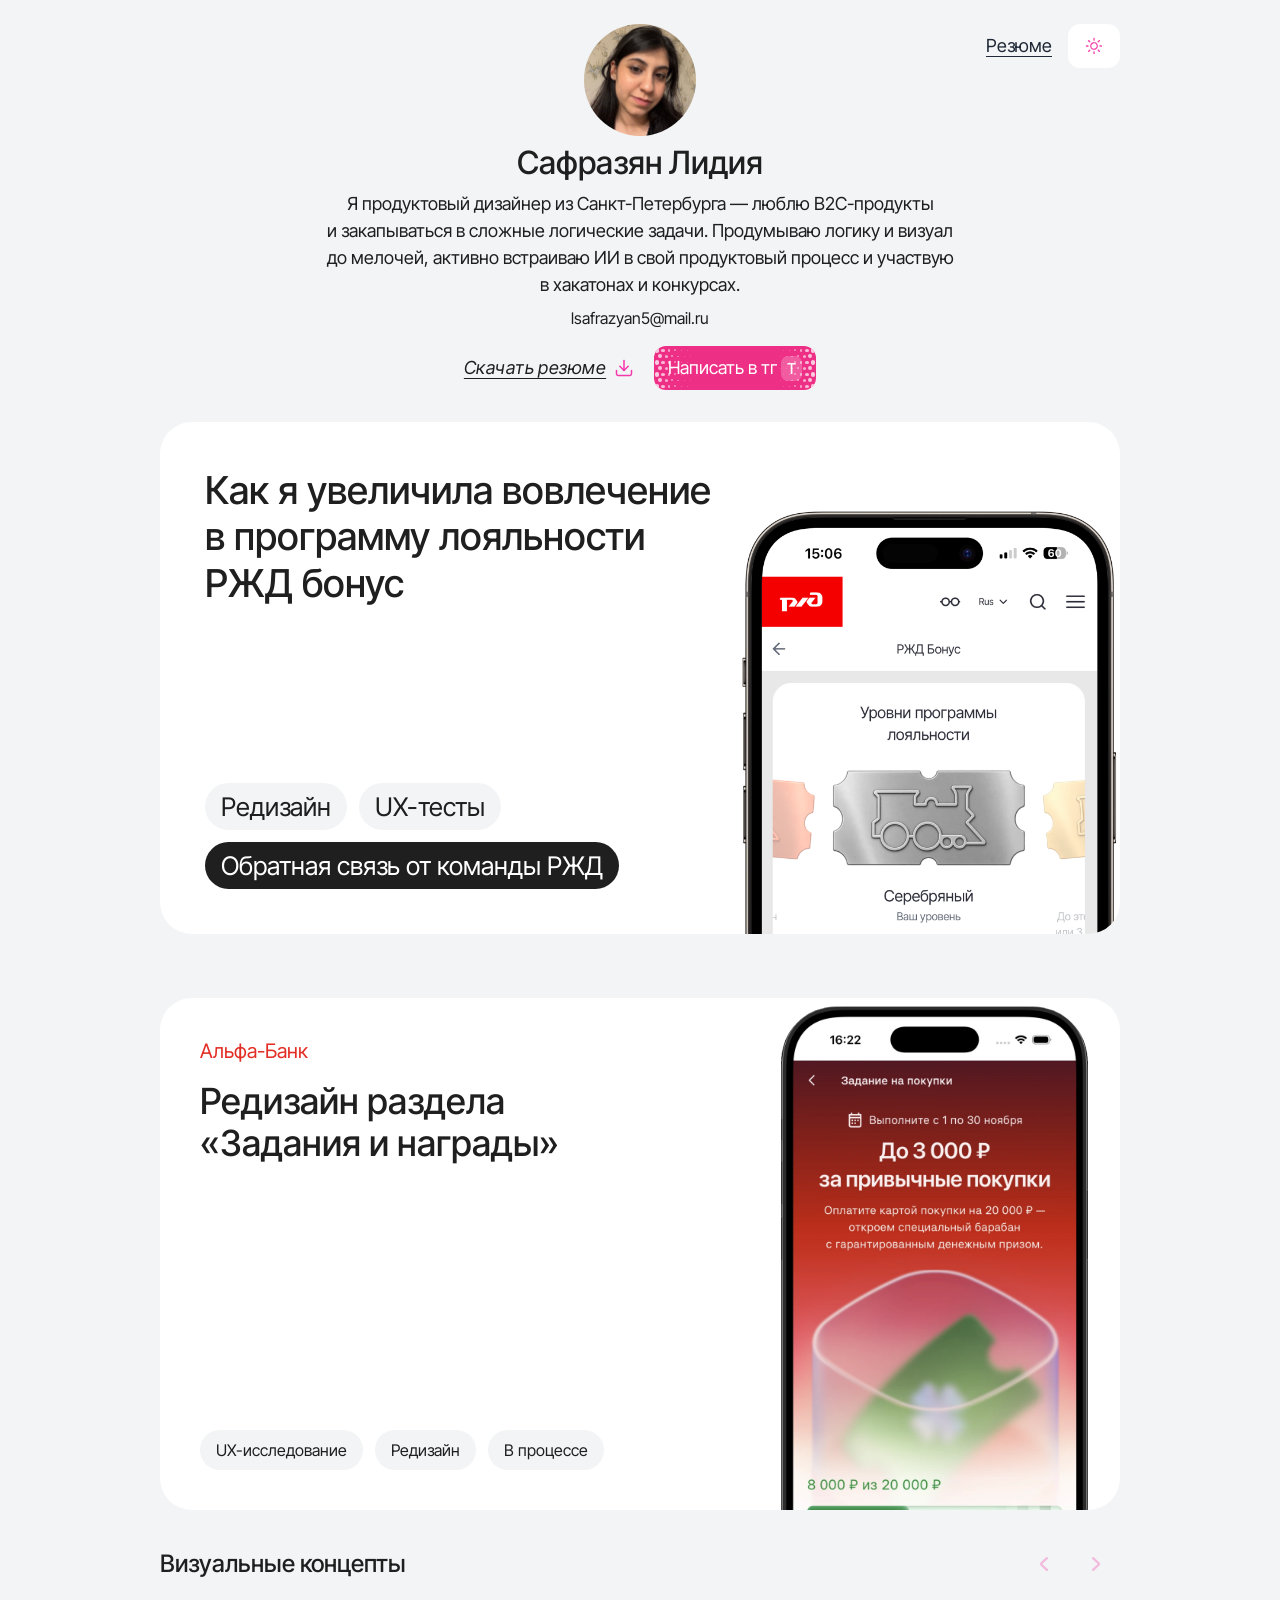
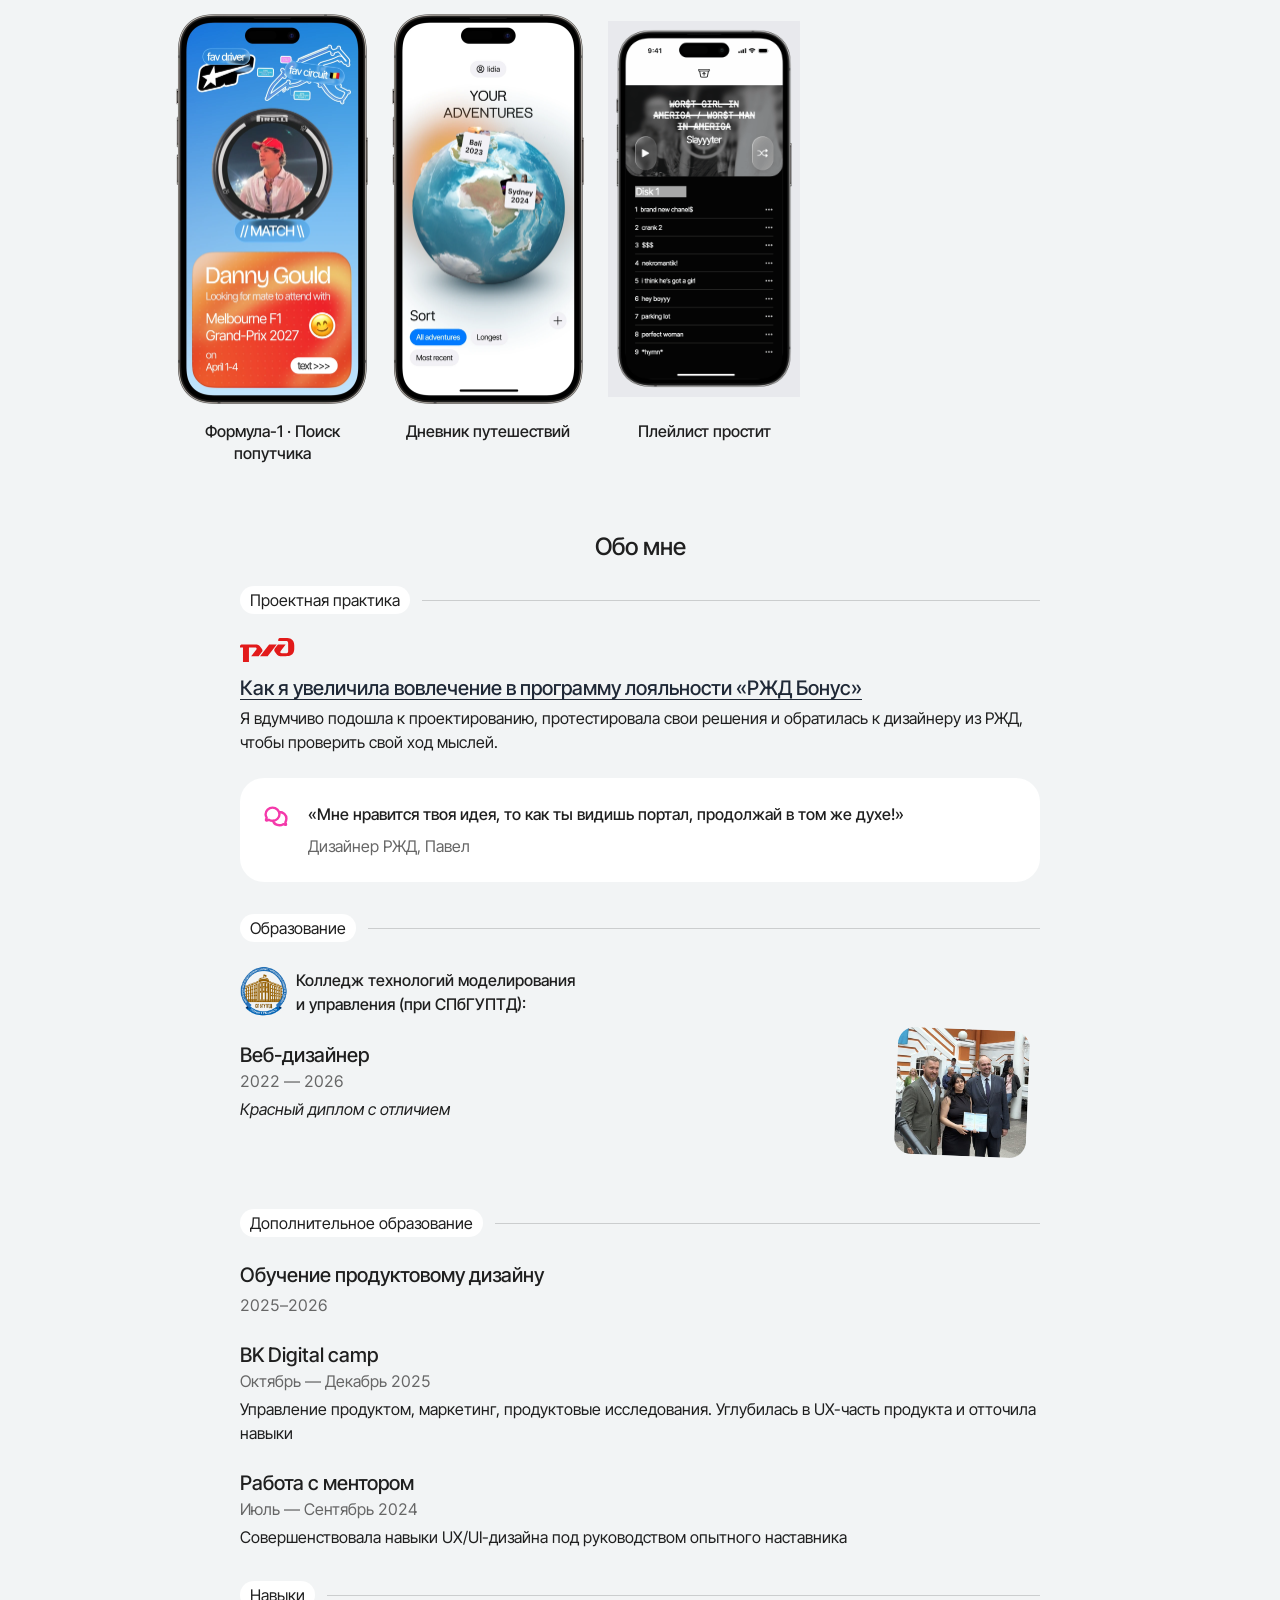
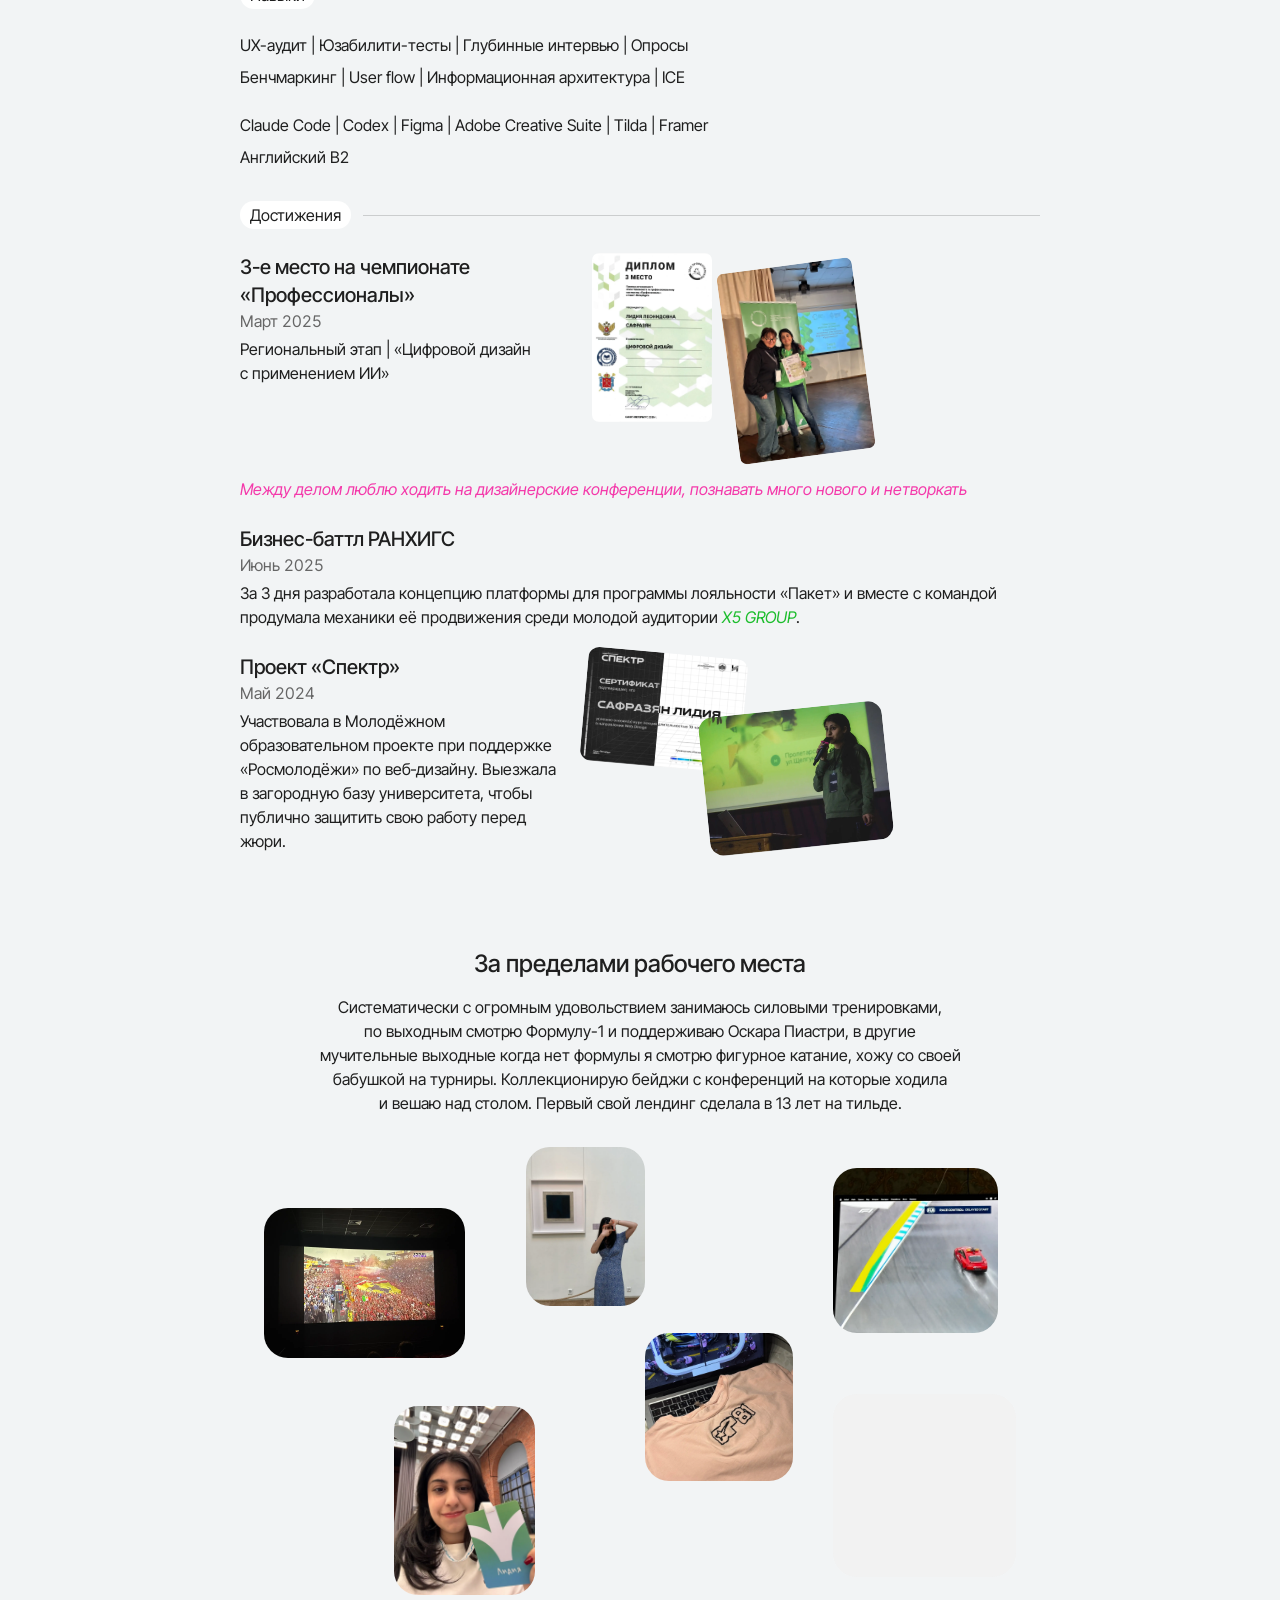
==== commit 0a1659c7: "Further reduce and raise Alfa cover phone" ====
--- a/index.html
+++ b/index.html
@@ -25,7 +25,7 @@
   <link rel="stylesheet" href="css/concepts.css?v=20261118-mobile">
   <link rel="stylesheet" href="css/tg-button.css?v=20261113-pink-restored">
 
-<link rel="stylesheet" href="css/alfa.css?v=20261118-alfa-up"></head>
+<link rel="stylesheet" href="css/alfa.css?v=20261118-alfa-up2"></head>
 <body>
 
   <main class="home home-index" id="top">
--- a/css/alfa.css
+++ b/css/alfa.css
@@ -74,3 +74,6 @@
 
 @media(min-width:821px){.alfa-cover-screen{top:24px;right:16px;width:38%}}
 @media(max-width:820px){.alfa-cover-screen{top:25%;right:11%;width:78%}}
+
+@media(min-width:821px){.alfa-cover-screen{top:8px;right:32px;width:32%}}
+@media(max-width:820px){.alfa-cover-screen{top:23%;right:16%;width:68%}}
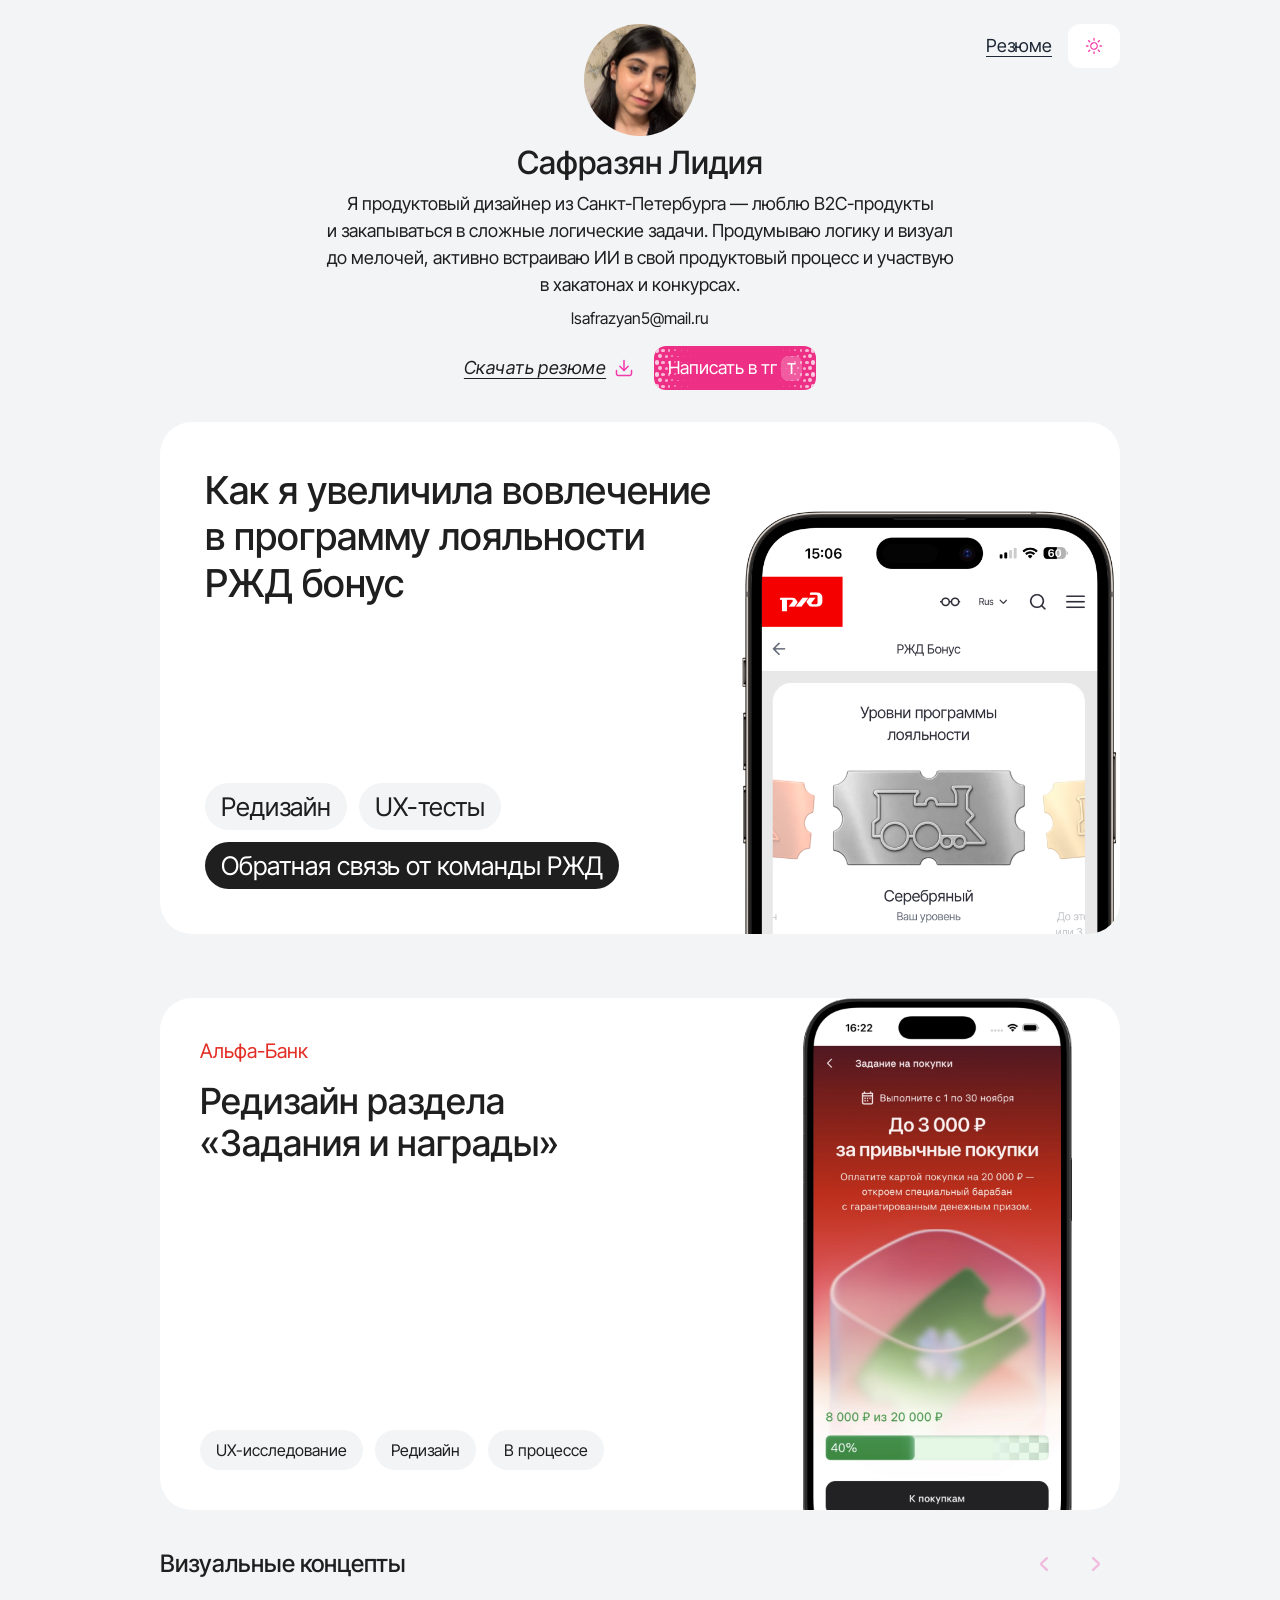
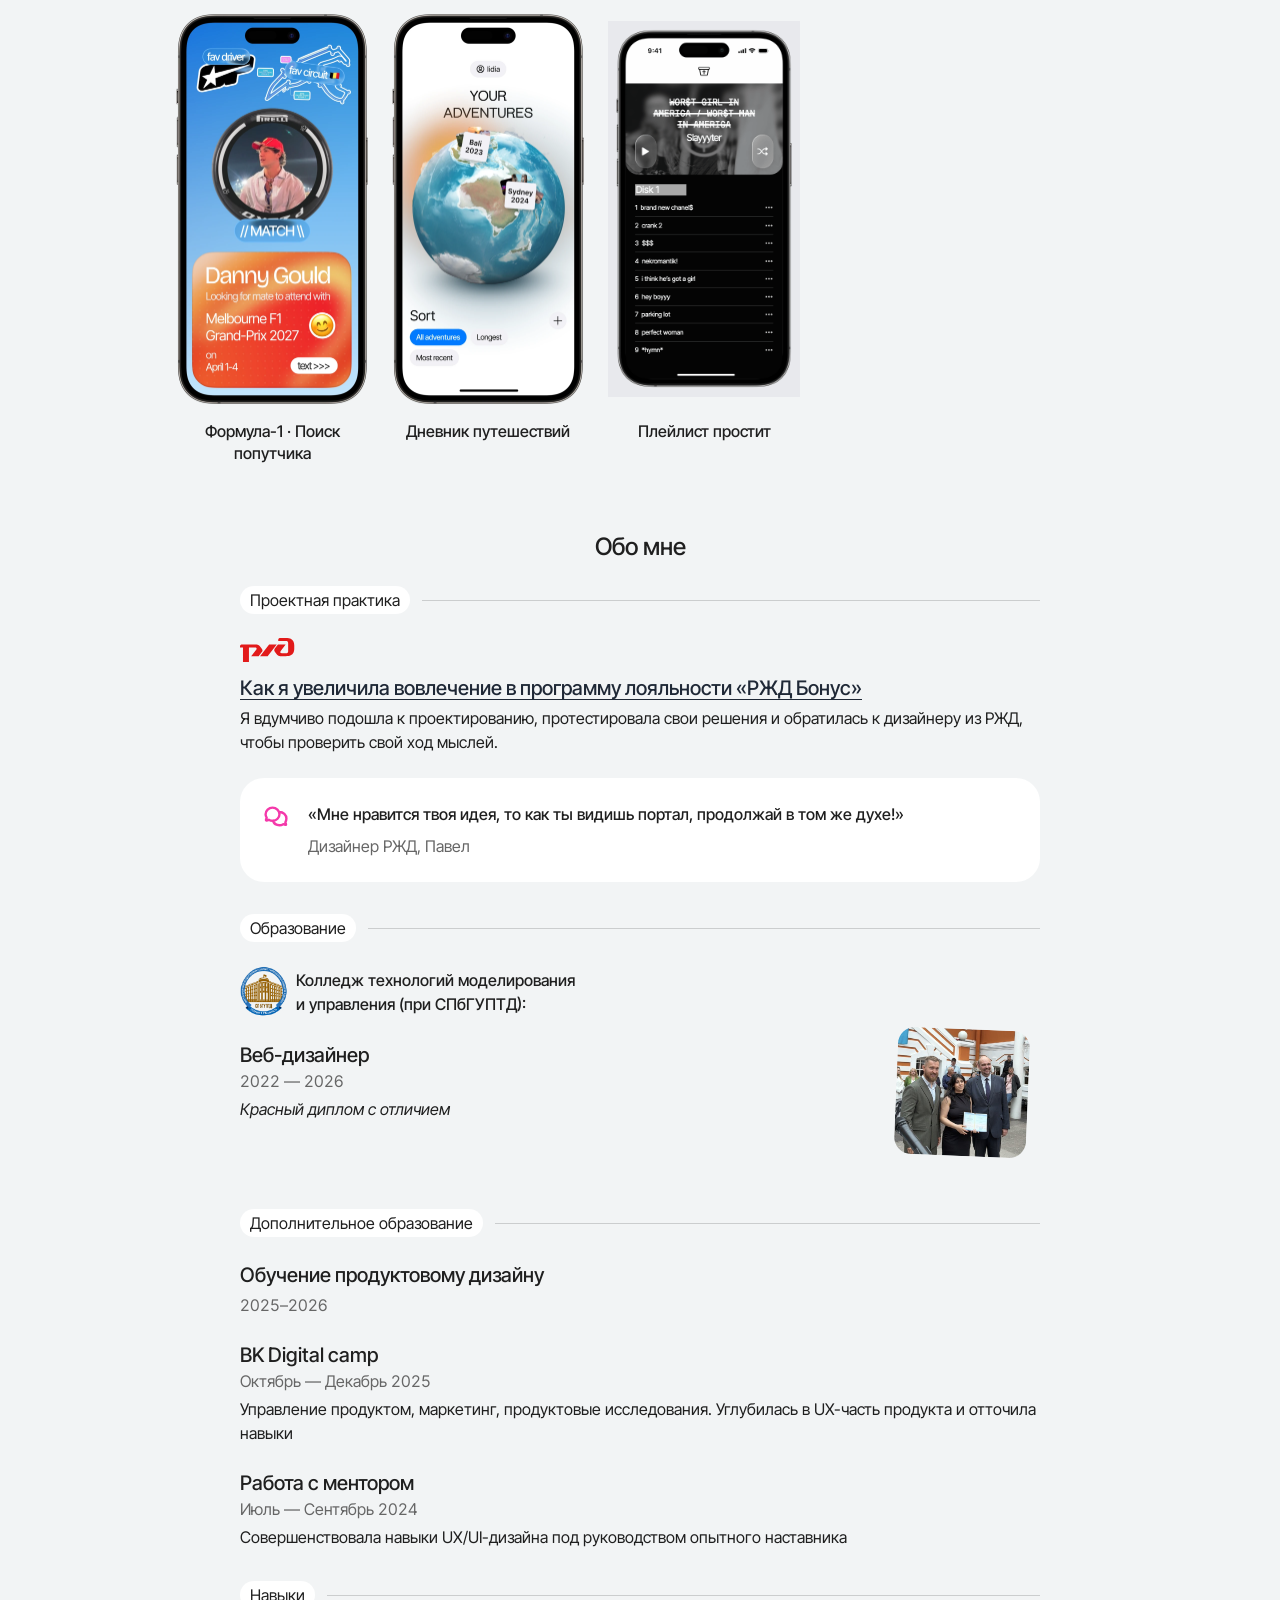
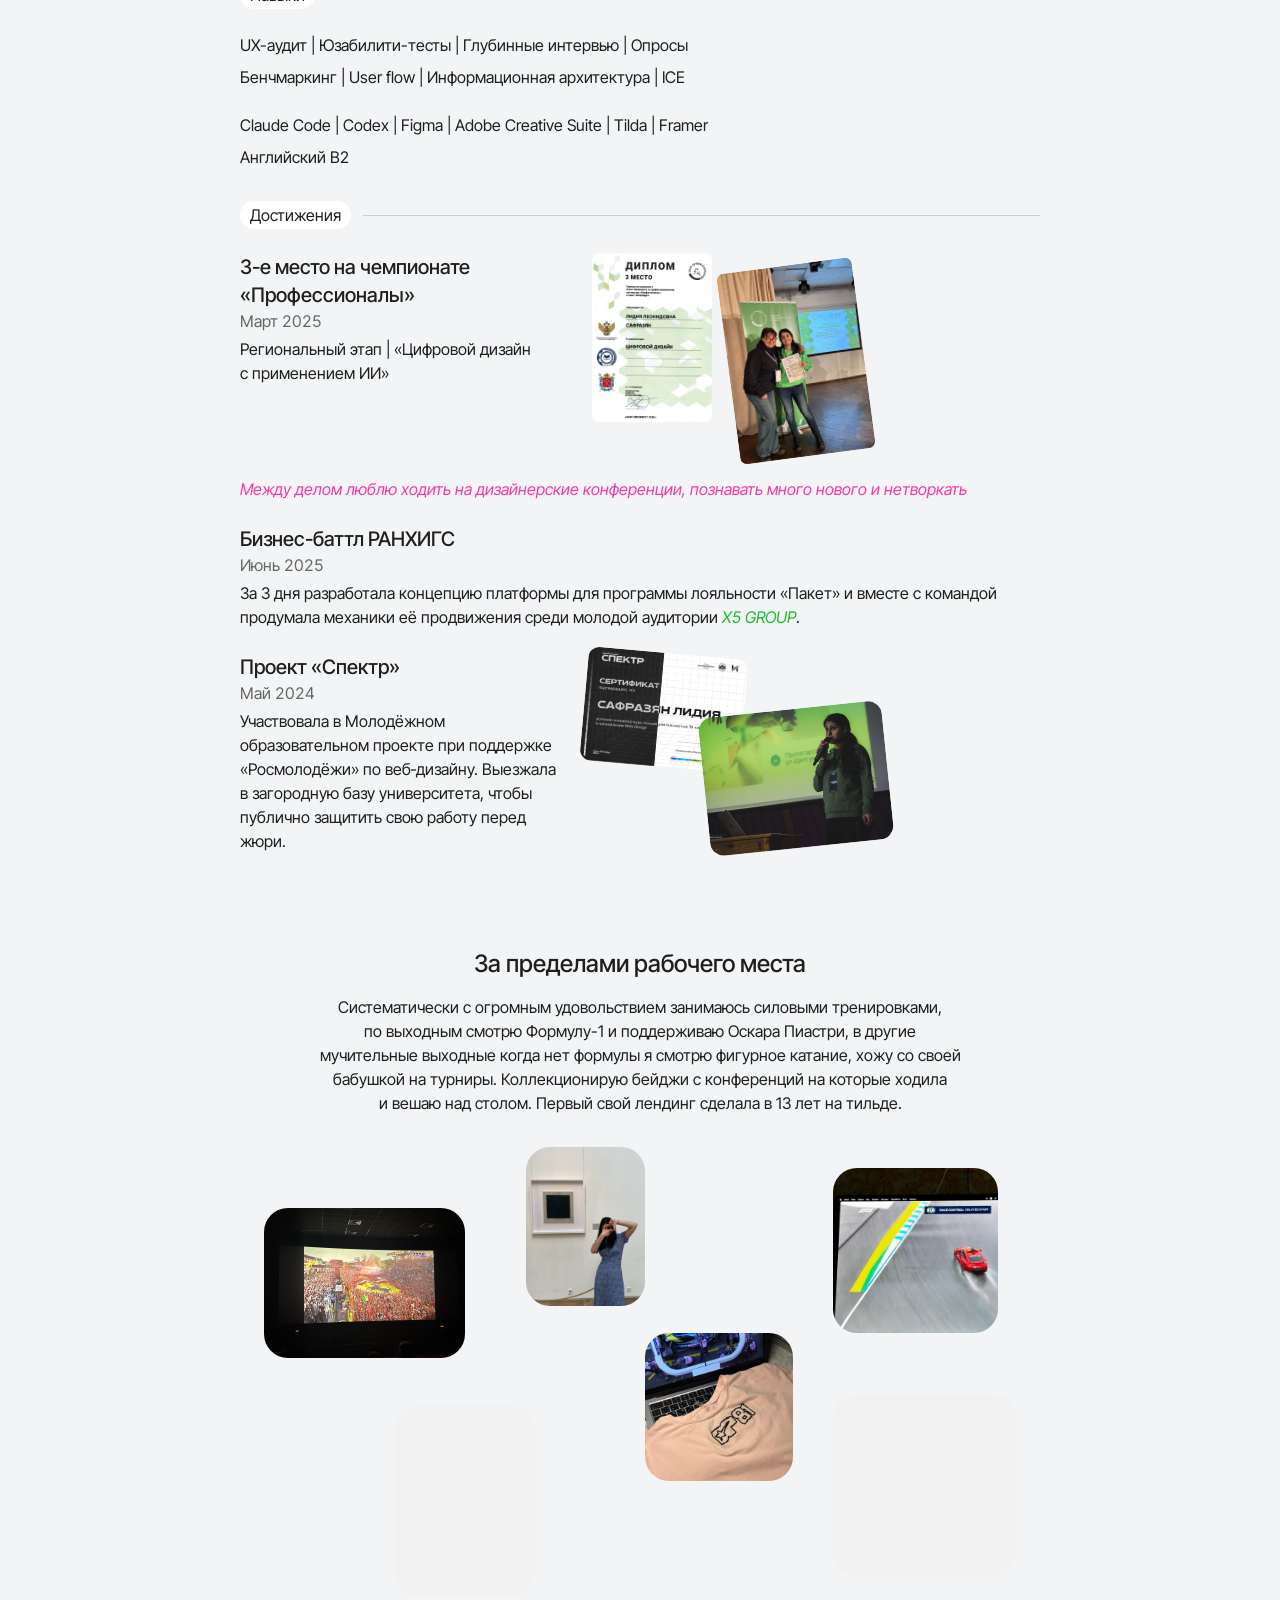
==== commit d62babf3: "Make Alfa cover phone smaller and higher again" ====
--- a/index.html
+++ b/index.html
@@ -25,7 +25,7 @@
   <link rel="stylesheet" href="css/concepts.css?v=20261118-mobile">
   <link rel="stylesheet" href="css/tg-button.css?v=20261113-pink-restored">
 
-<link rel="stylesheet" href="css/alfa.css?v=20261118-alfa-up2"></head>
+<link rel="stylesheet" href="css/alfa.css?v=20261118-alfa-up3"></head>
 <body>
 
   <main class="home home-index" id="top">
--- a/css/alfa.css
+++ b/css/alfa.css
@@ -77,3 +77,6 @@
 
 @media(min-width:821px){.alfa-cover-screen{top:8px;right:32px;width:32%}}
 @media(max-width:820px){.alfa-cover-screen{top:23%;right:16%;width:68%}}
+
+@media(min-width:821px){.alfa-cover-screen{top:0;right:48px;width:28%}}
+@media(max-width:820px){.alfa-cover-screen{top:21%;right:20%;width:60%}}
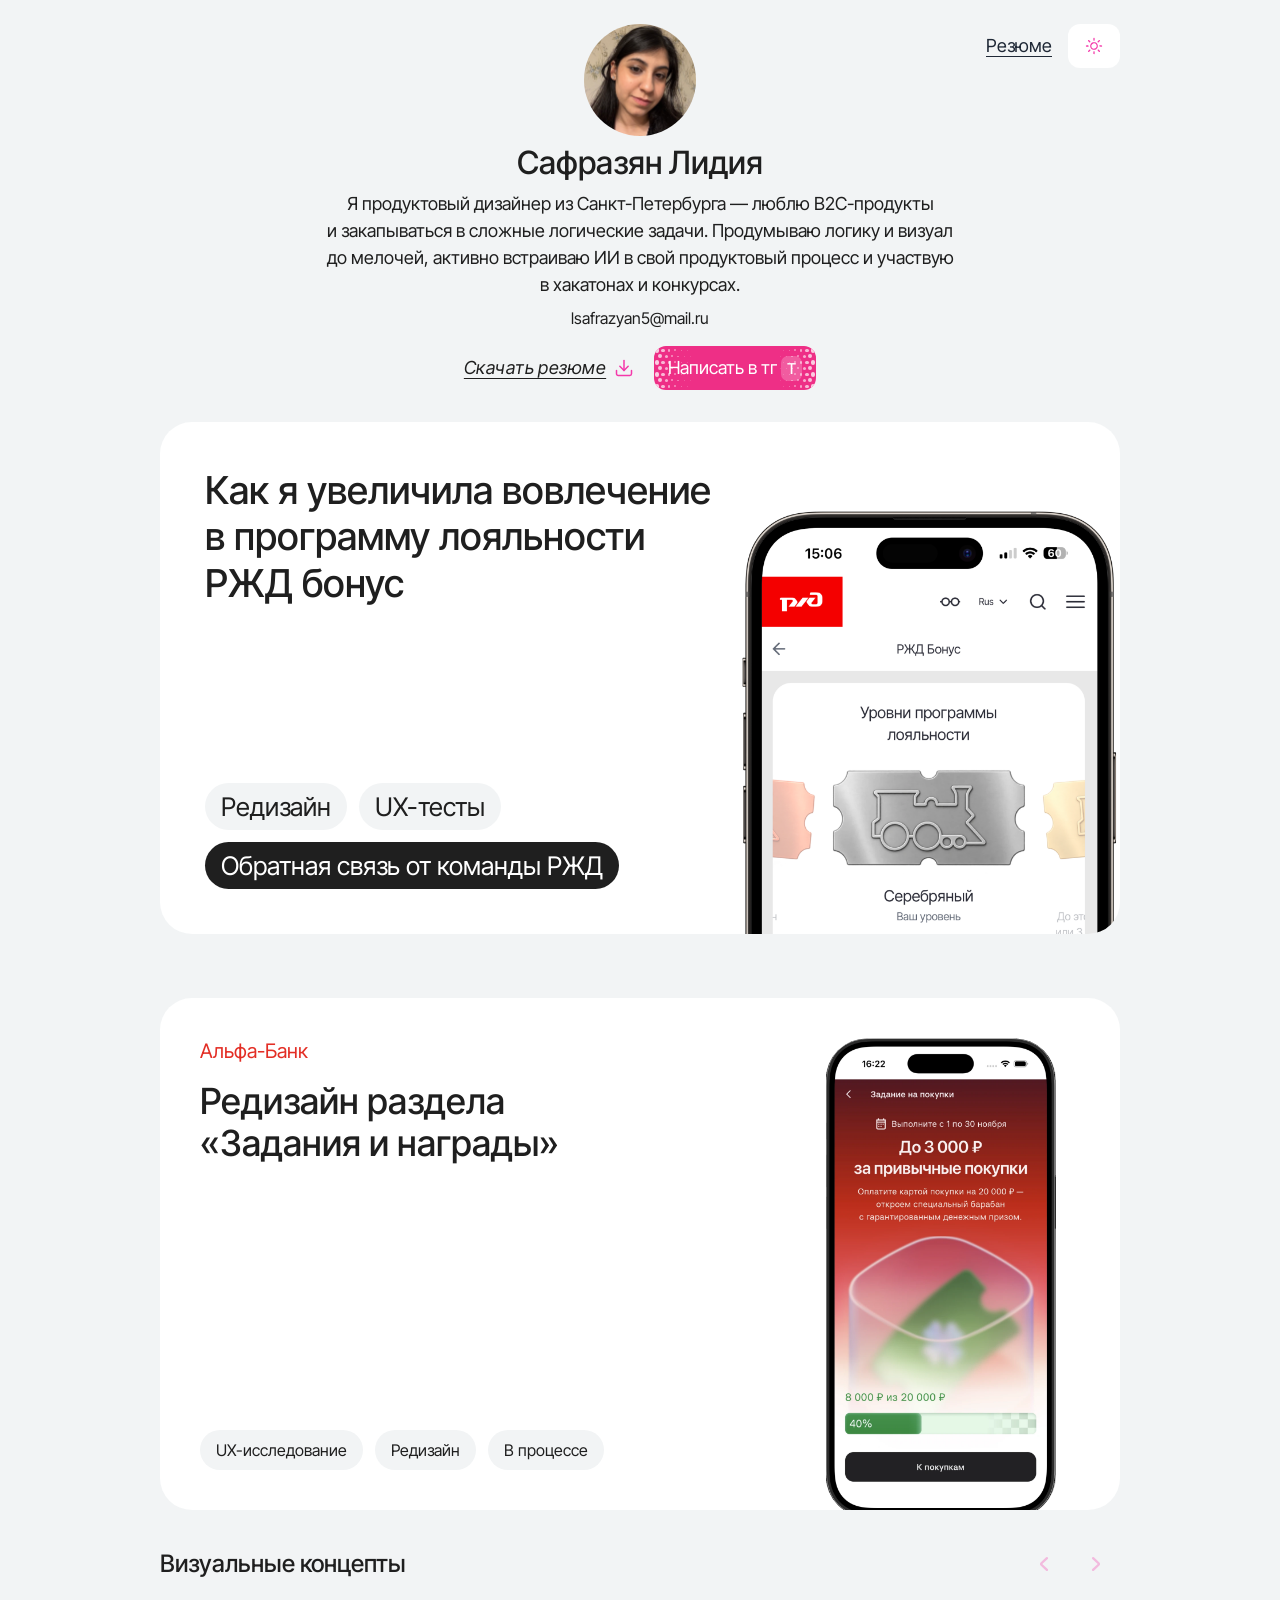
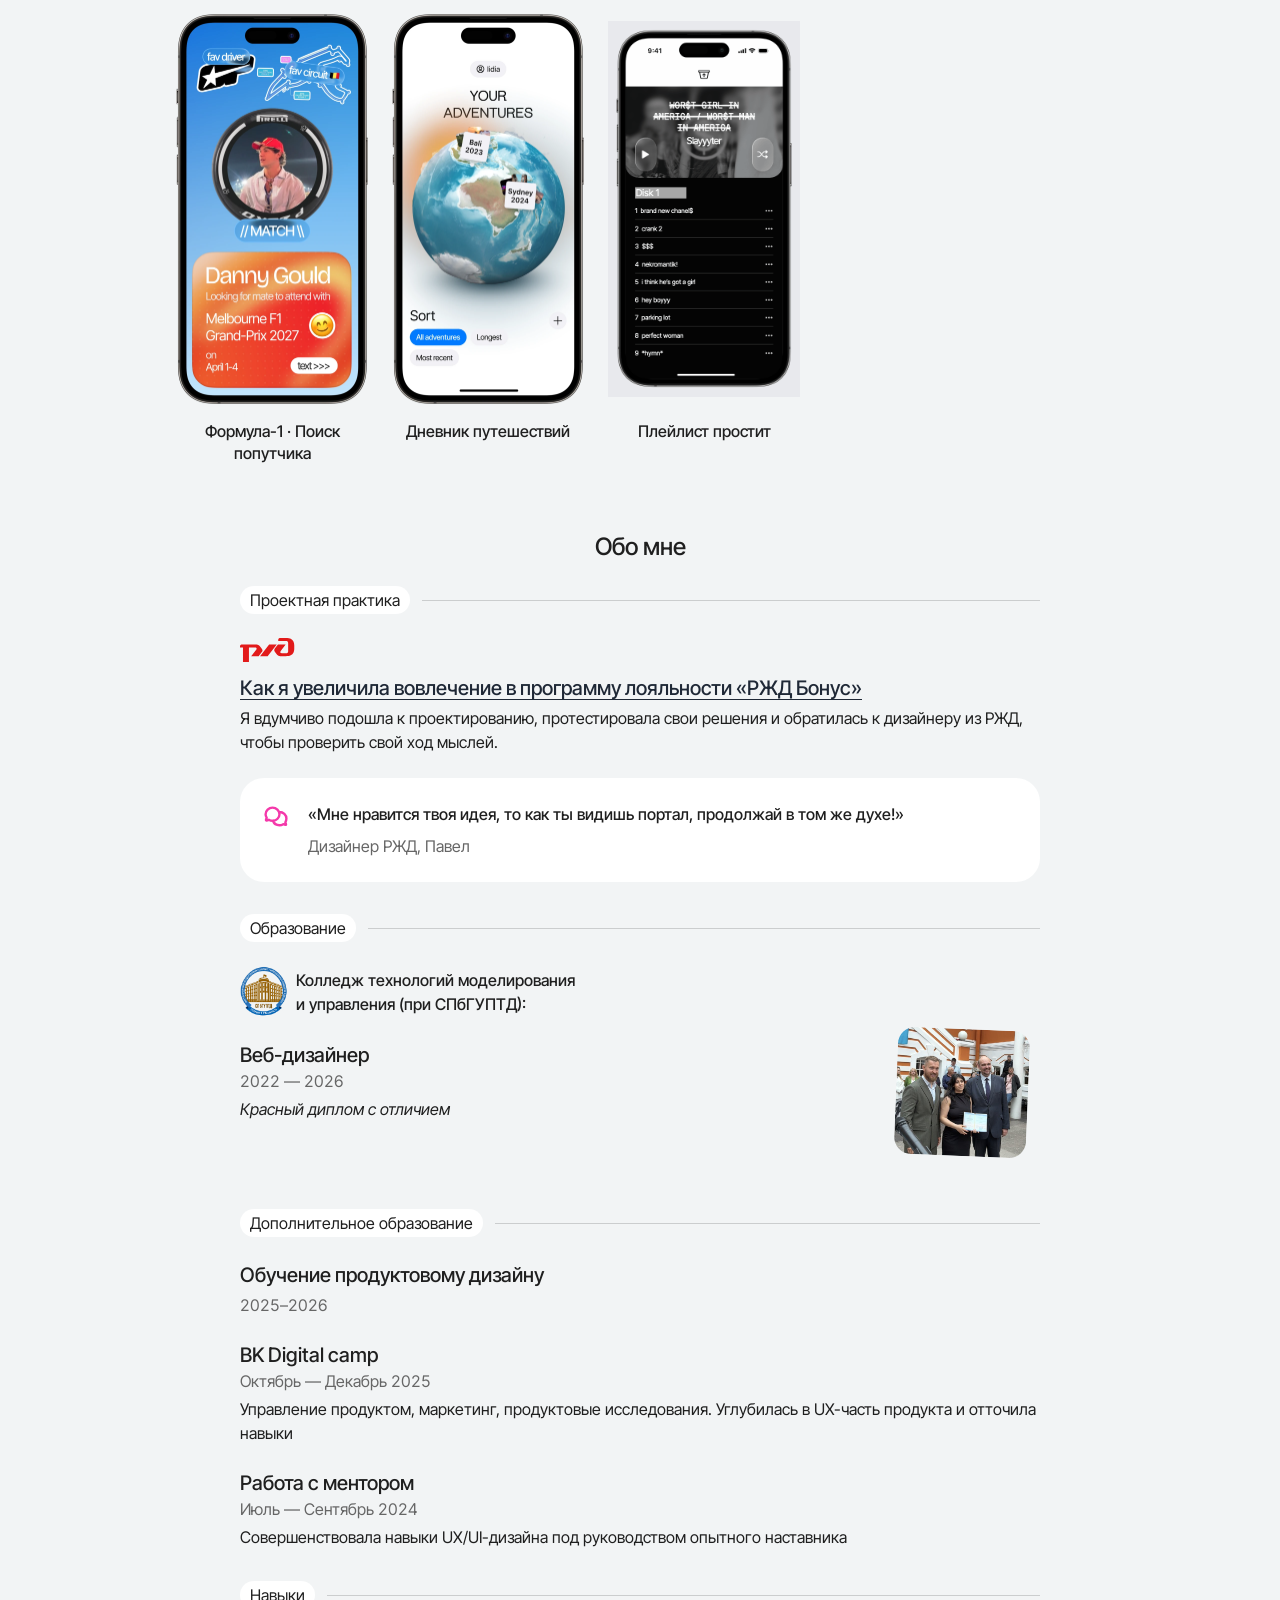
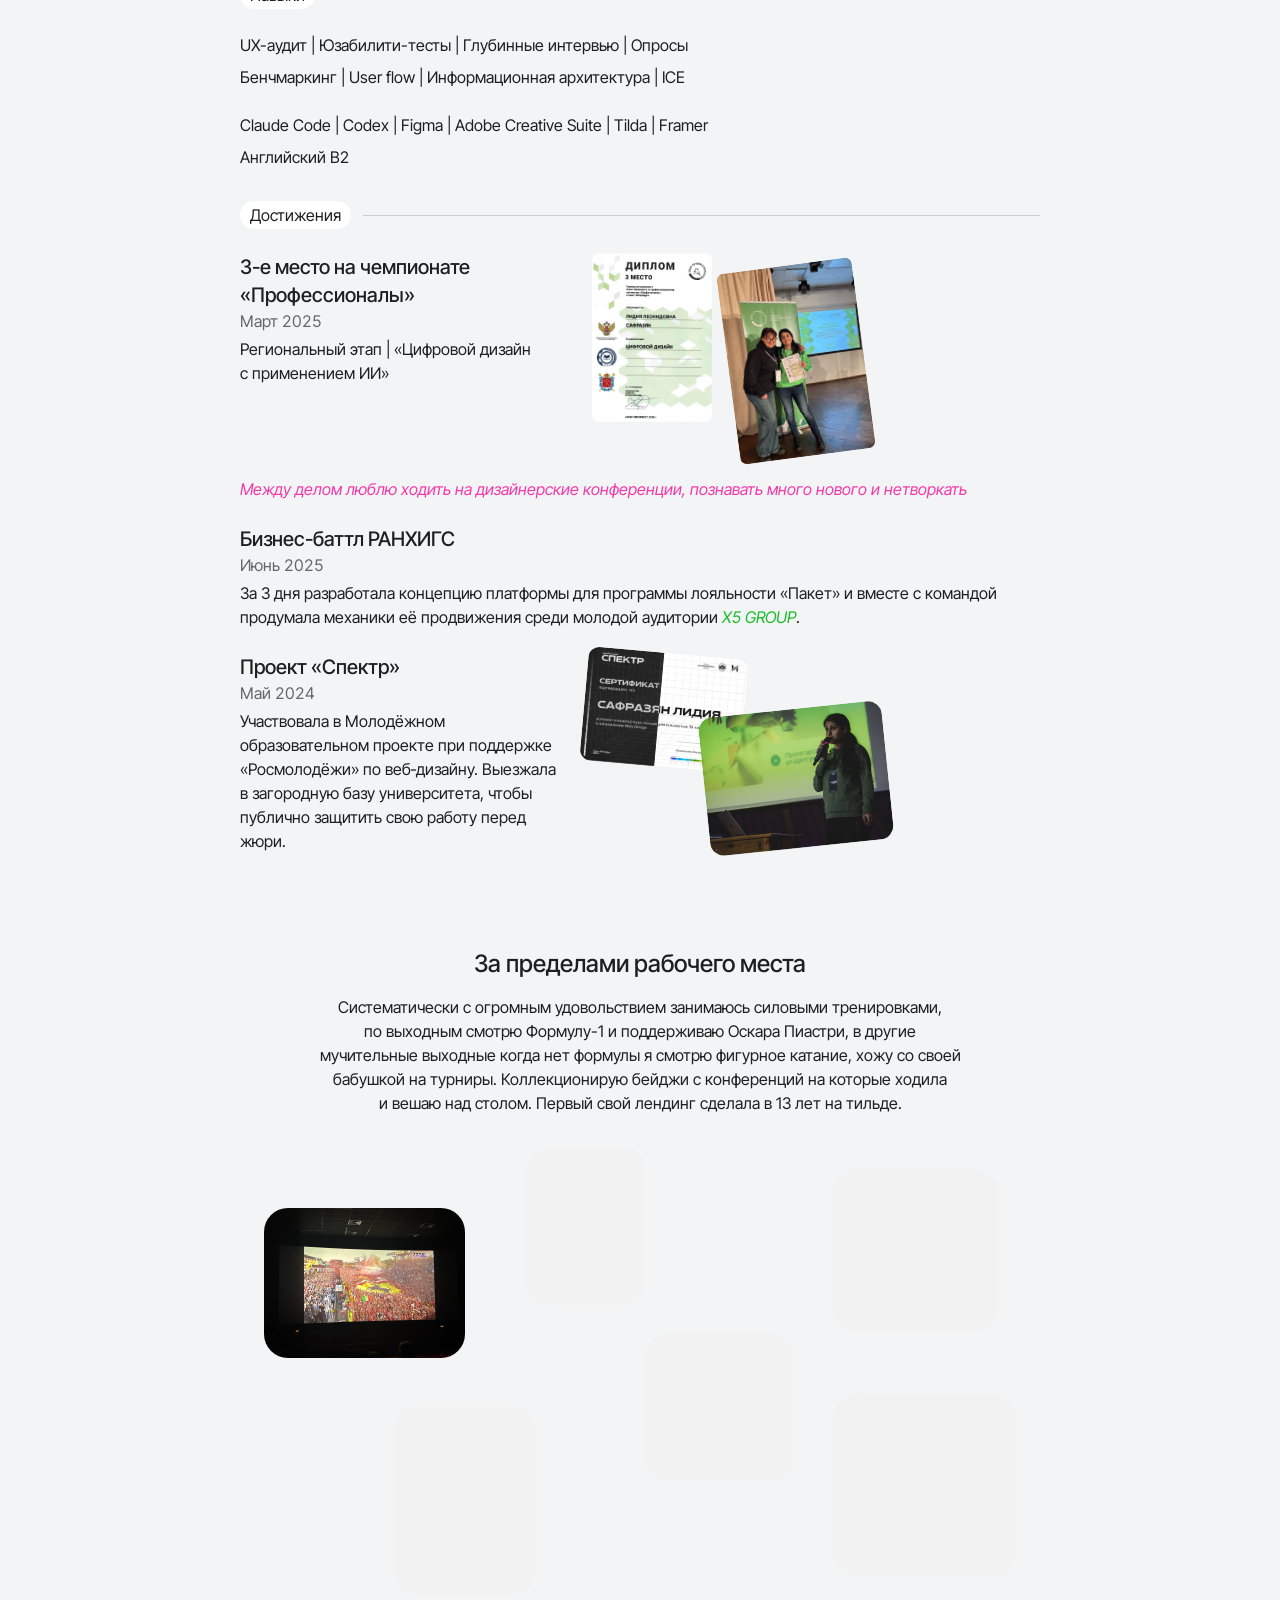
==== commit 2c3a5837: "Reduce Alfa cover phone further and move it down" ====
--- a/index.html
+++ b/index.html
@@ -25,7 +25,7 @@
   <link rel="stylesheet" href="css/concepts.css?v=20261118-mobile">
   <link rel="stylesheet" href="css/tg-button.css?v=20261113-pink-restored">
 
-<link rel="stylesheet" href="css/alfa.css?v=20261118-alfa-up3"></head>
+<link rel="stylesheet" href="css/alfa.css?v=20261118-alfa-down"></head>
 <body>
 
   <main class="home home-index" id="top">
--- a/css/alfa.css
+++ b/css/alfa.css
@@ -80,3 +80,6 @@
 
 @media(min-width:821px){.alfa-cover-screen{top:0;right:48px;width:28%}}
 @media(max-width:820px){.alfa-cover-screen{top:21%;right:20%;width:60%}}
+
+@media(min-width:821px){.alfa-cover-screen{top:40px;right:64px;width:24%}}
+@media(max-width:820px){.alfa-cover-screen{top:29%;right:24%;width:52%}}
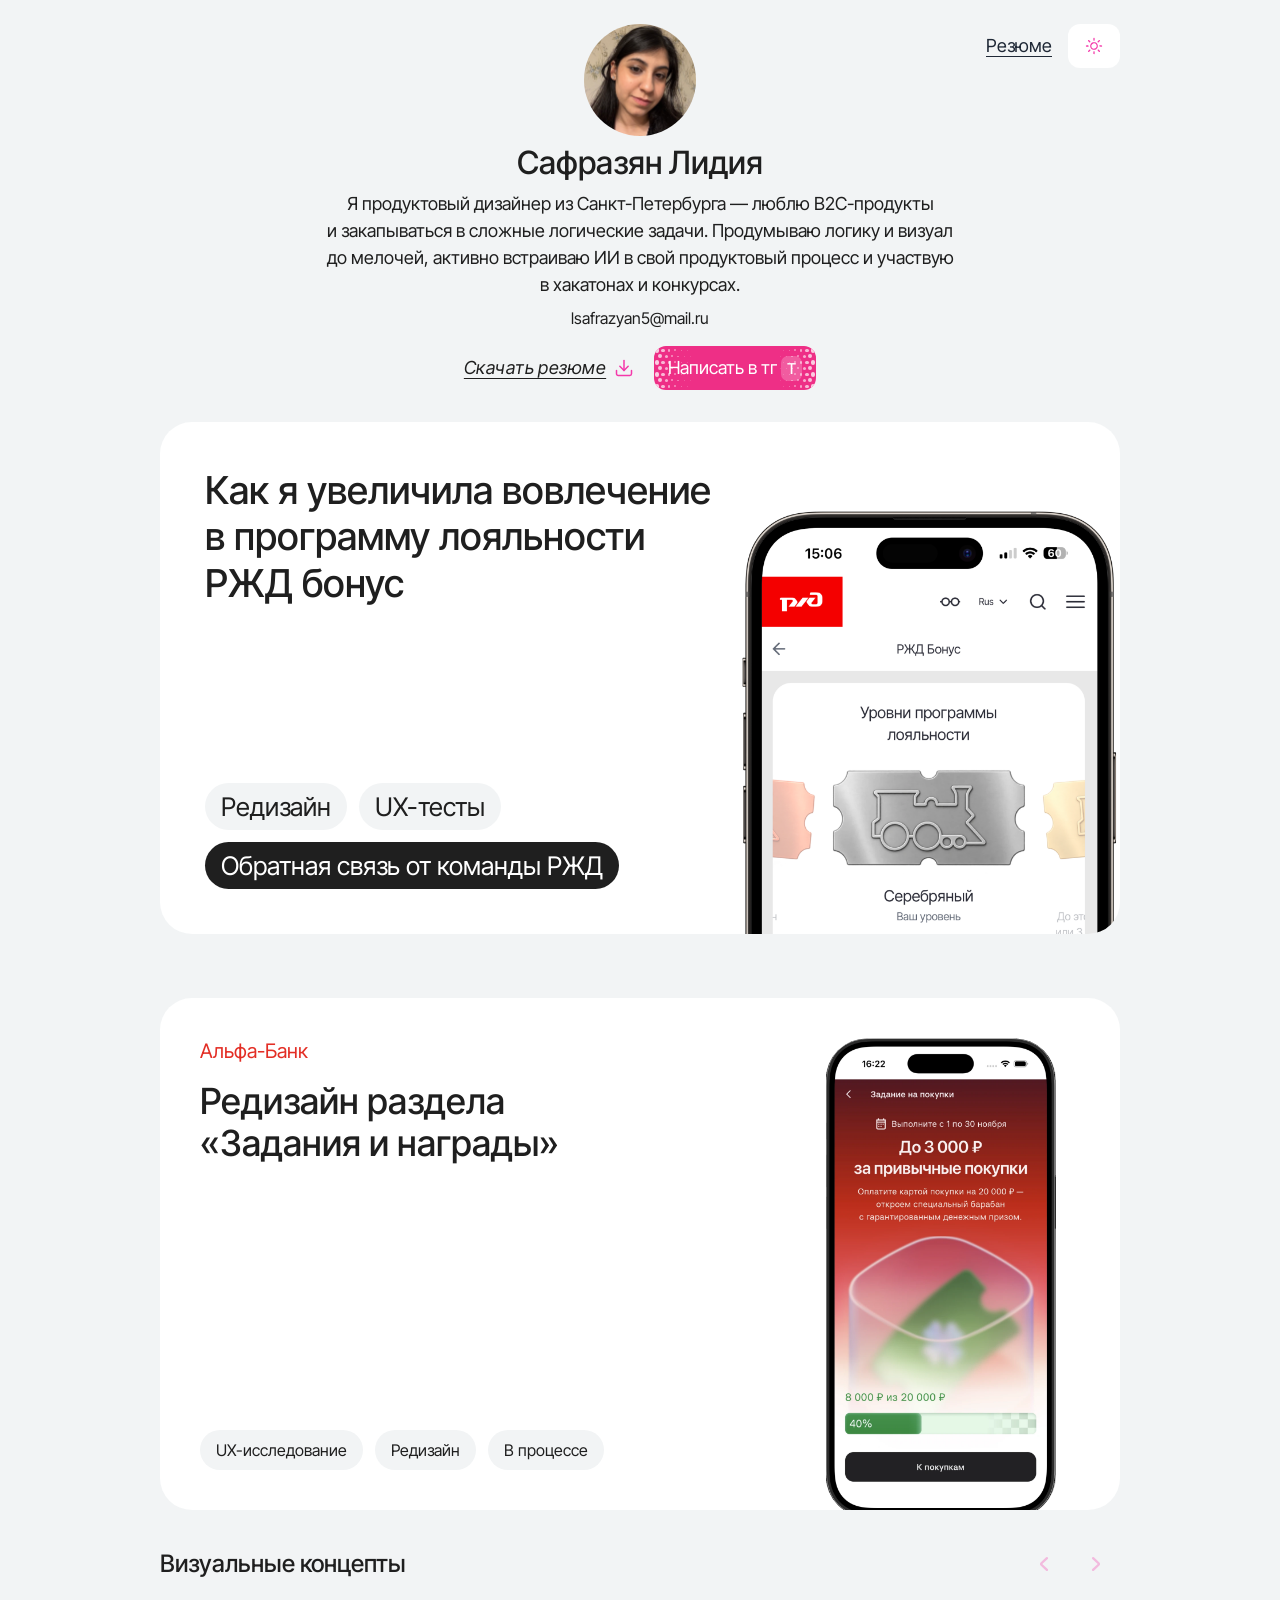
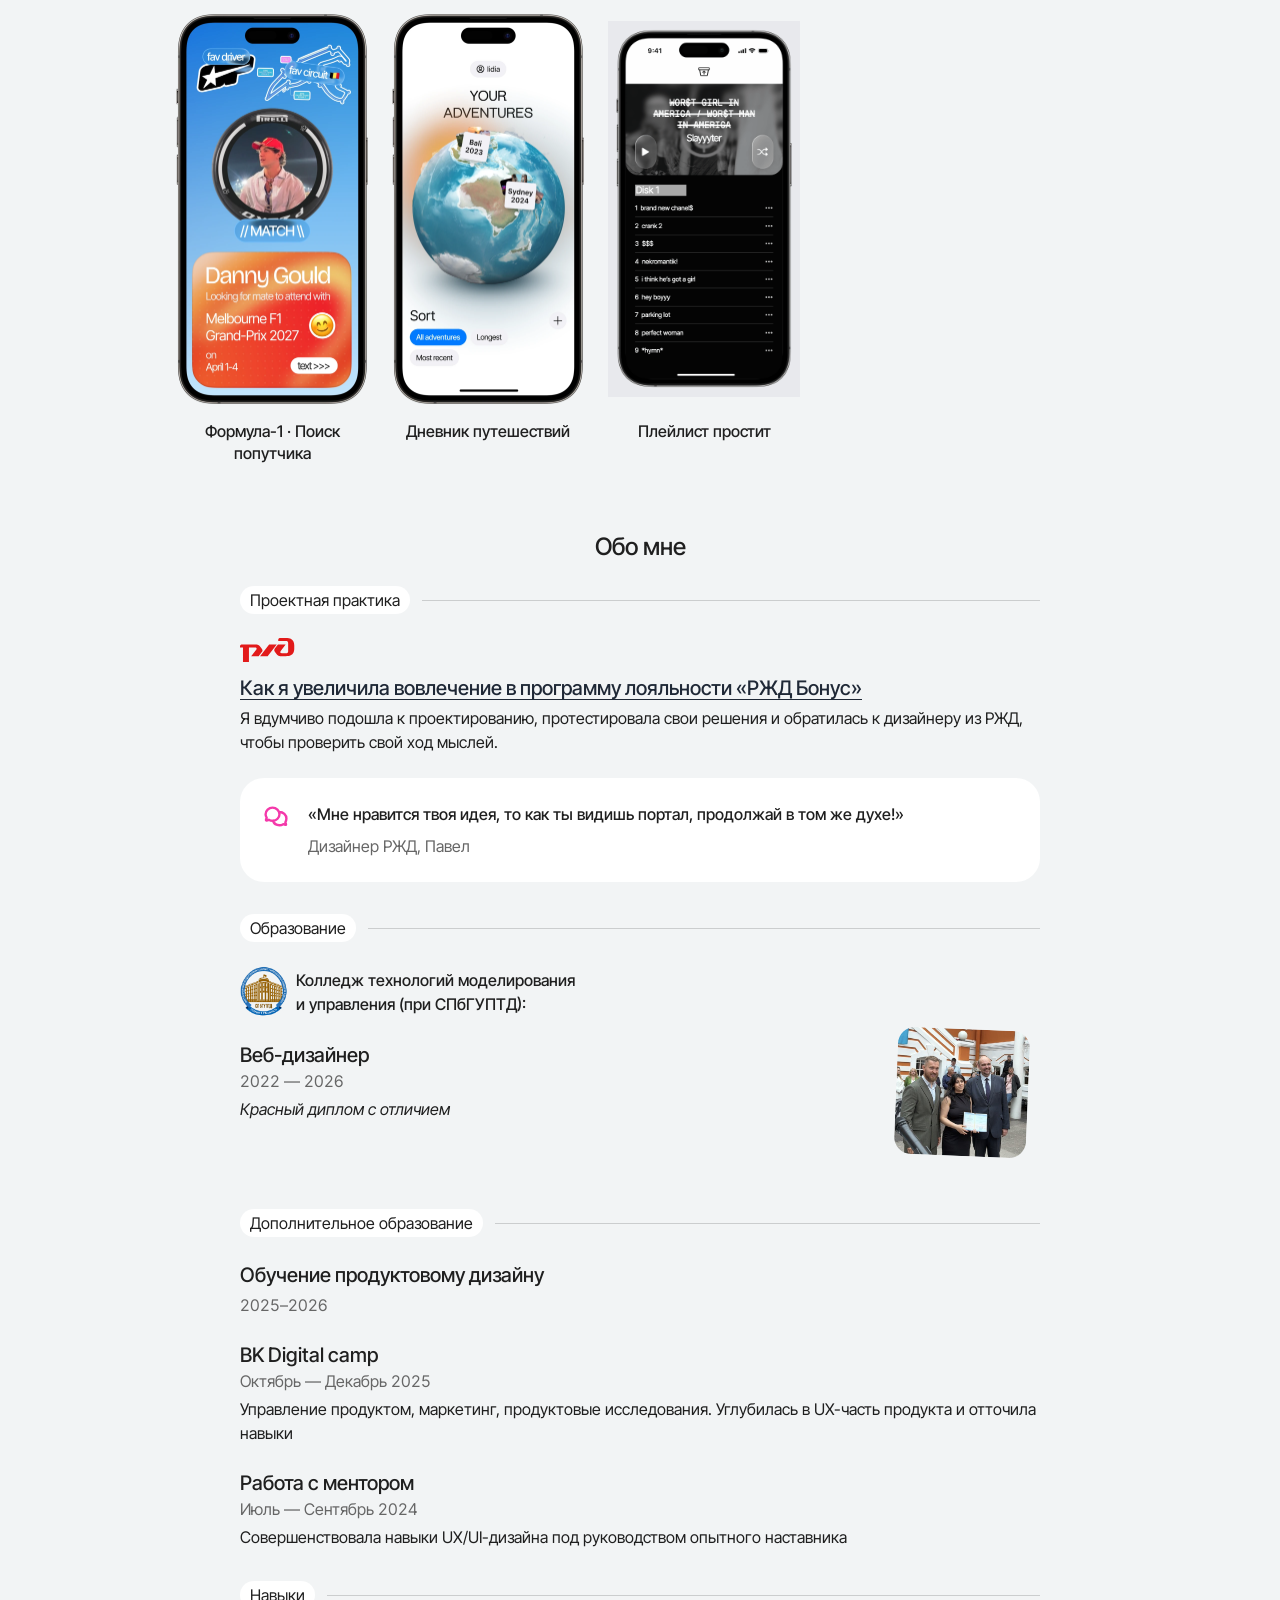
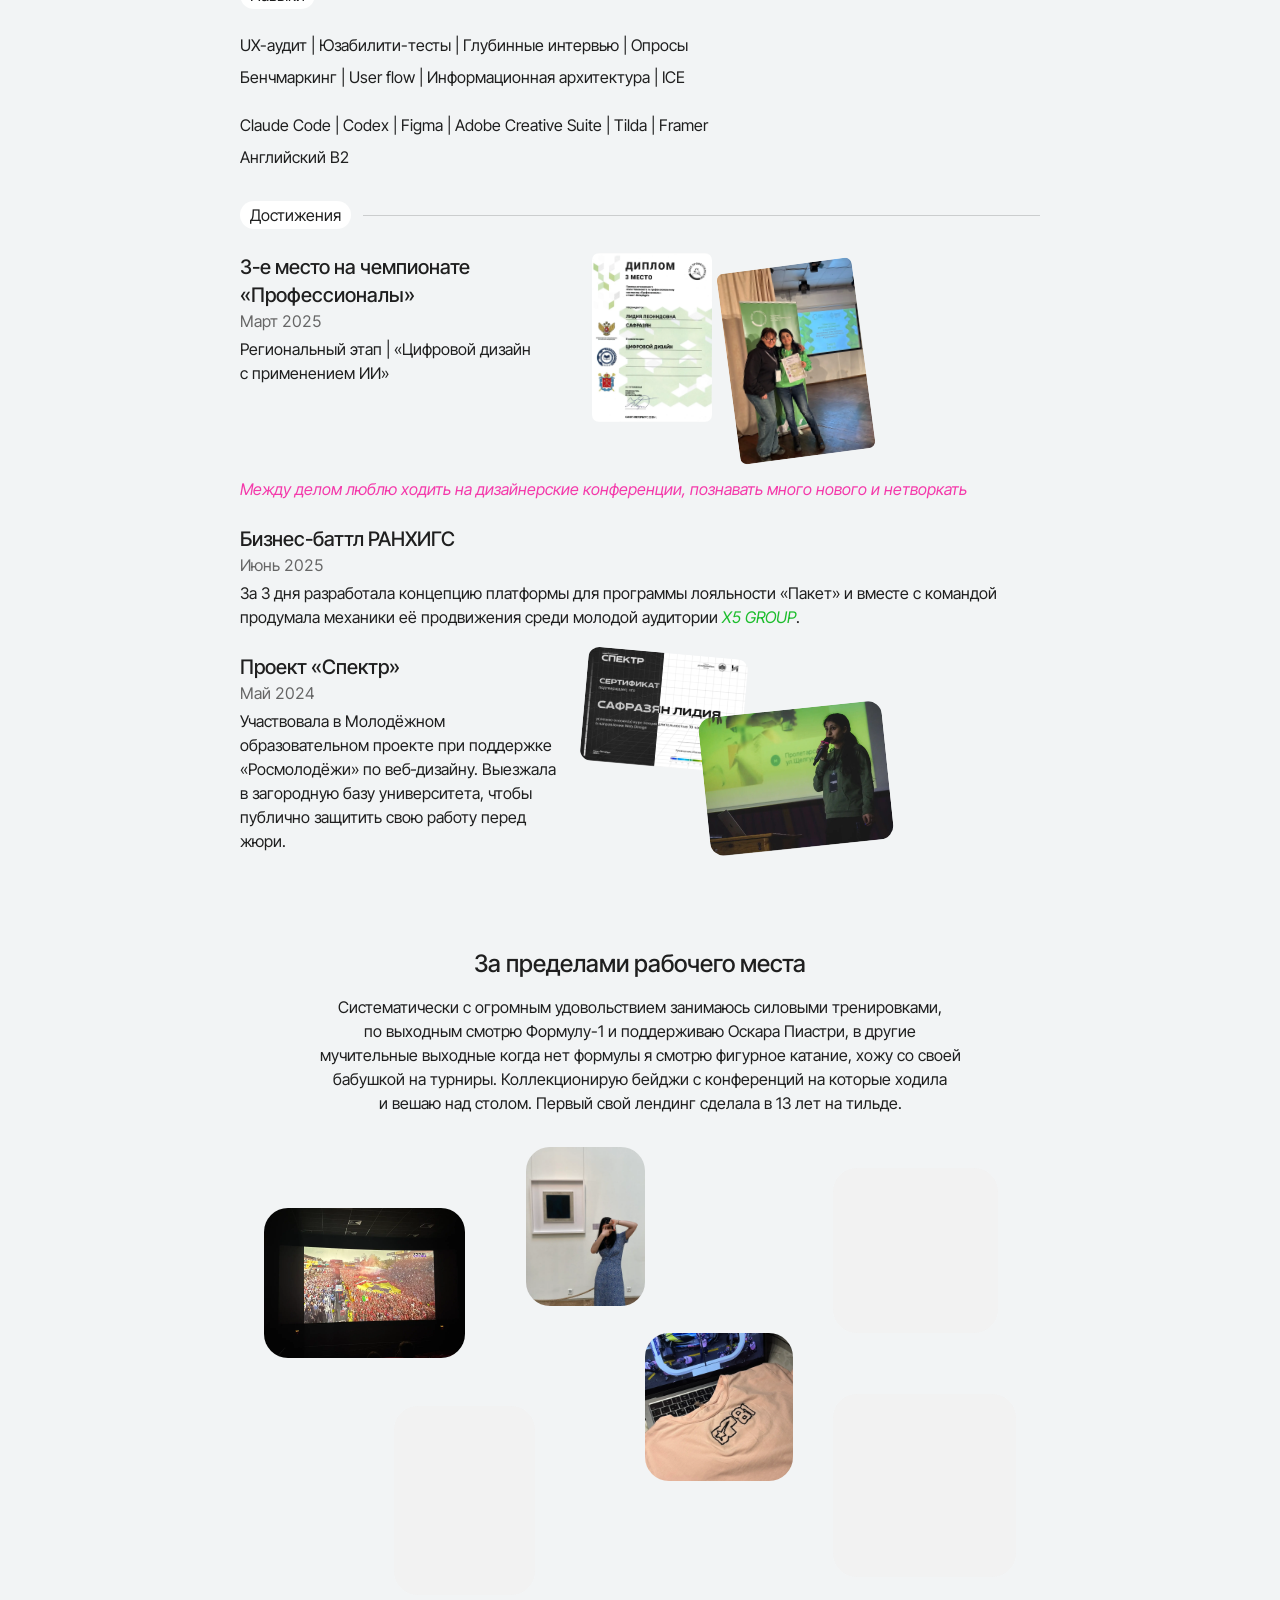
==== commit 372502d4: "Set homepage screenshot as link preview" ====
--- a/index.html
+++ b/index.html
@@ -7,6 +7,20 @@
   <meta property="og:title" content="Сафразян Лидия">
   <meta name="twitter:title" content="Сафразян Лидия">
   <meta name="description" content="Продуктовый дизайнер из Санкт-Петербурга. Кейсы и резюме.">
+  <link rel="canonical" href="https://lsafrazyan6-svg.github.io/portfolio/">
+  <meta property="og:type" content="website">
+  <meta property="og:url" content="https://lsafrazyan6-svg.github.io/portfolio/">
+  <meta property="og:locale" content="ru_RU">
+  <meta property="og:description" content="Продуктовый дизайнер из Санкт-Петербурга. Кейсы и резюме.">
+  <meta property="og:image" content="https://lsafrazyan6-svg.github.io/portfolio/assets/portfolio-home-preview-20261118.jpg">
+  <meta property="og:image:type" content="image/jpeg">
+  <meta property="og:image:width" content="1200">
+  <meta property="og:image:height" content="900">
+  <meta property="og:image:alt" content="Главная страница портфолио Лидии Сафразян">
+  <meta name="twitter:card" content="summary_large_image">
+  <meta name="twitter:description" content="Продуктовый дизайнер из Санкт-Петербурга. Кейсы и резюме.">
+  <meta name="twitter:image" content="https://lsafrazyan6-svg.github.io/portfolio/assets/portfolio-home-preview-20261118.jpg">
+  <meta name="twitter:image:alt" content="Главная страница портфолио Лидии Сафразян">
   <script>
     (() => {
       let theme = "light";
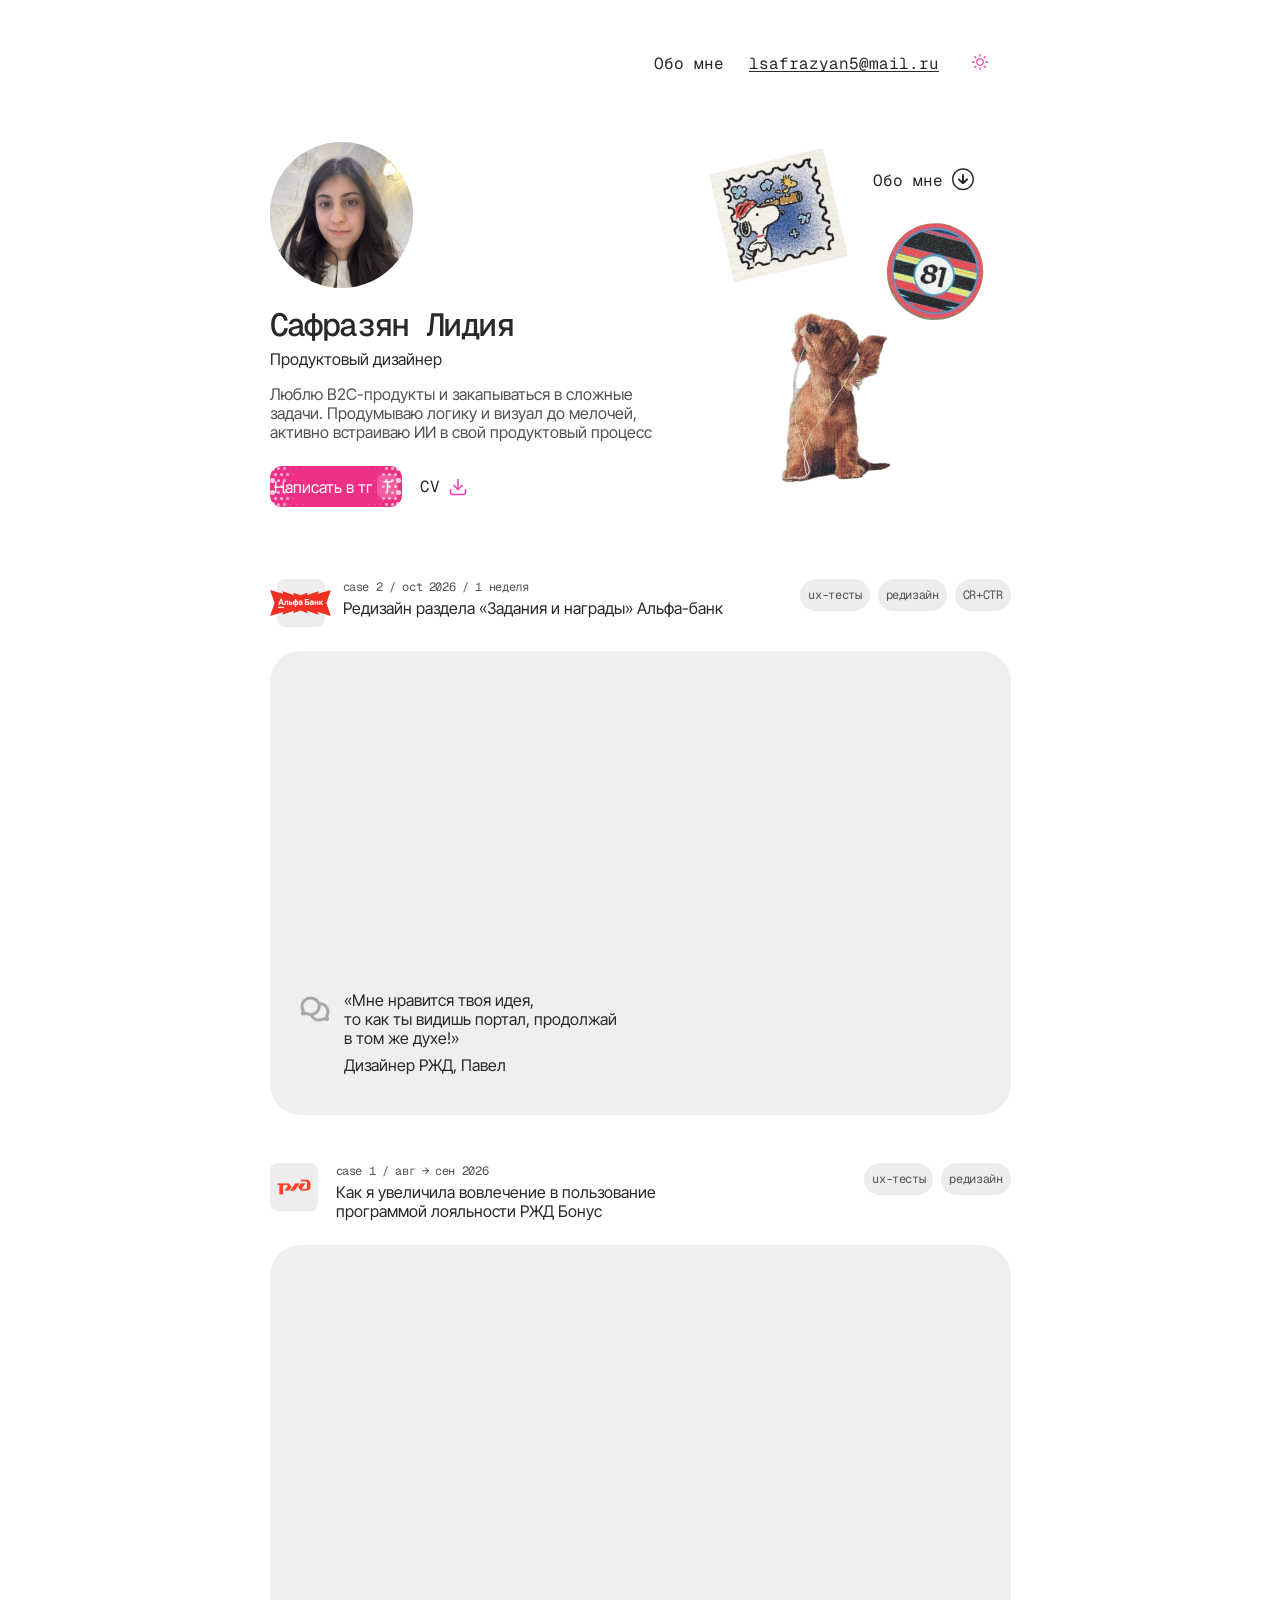
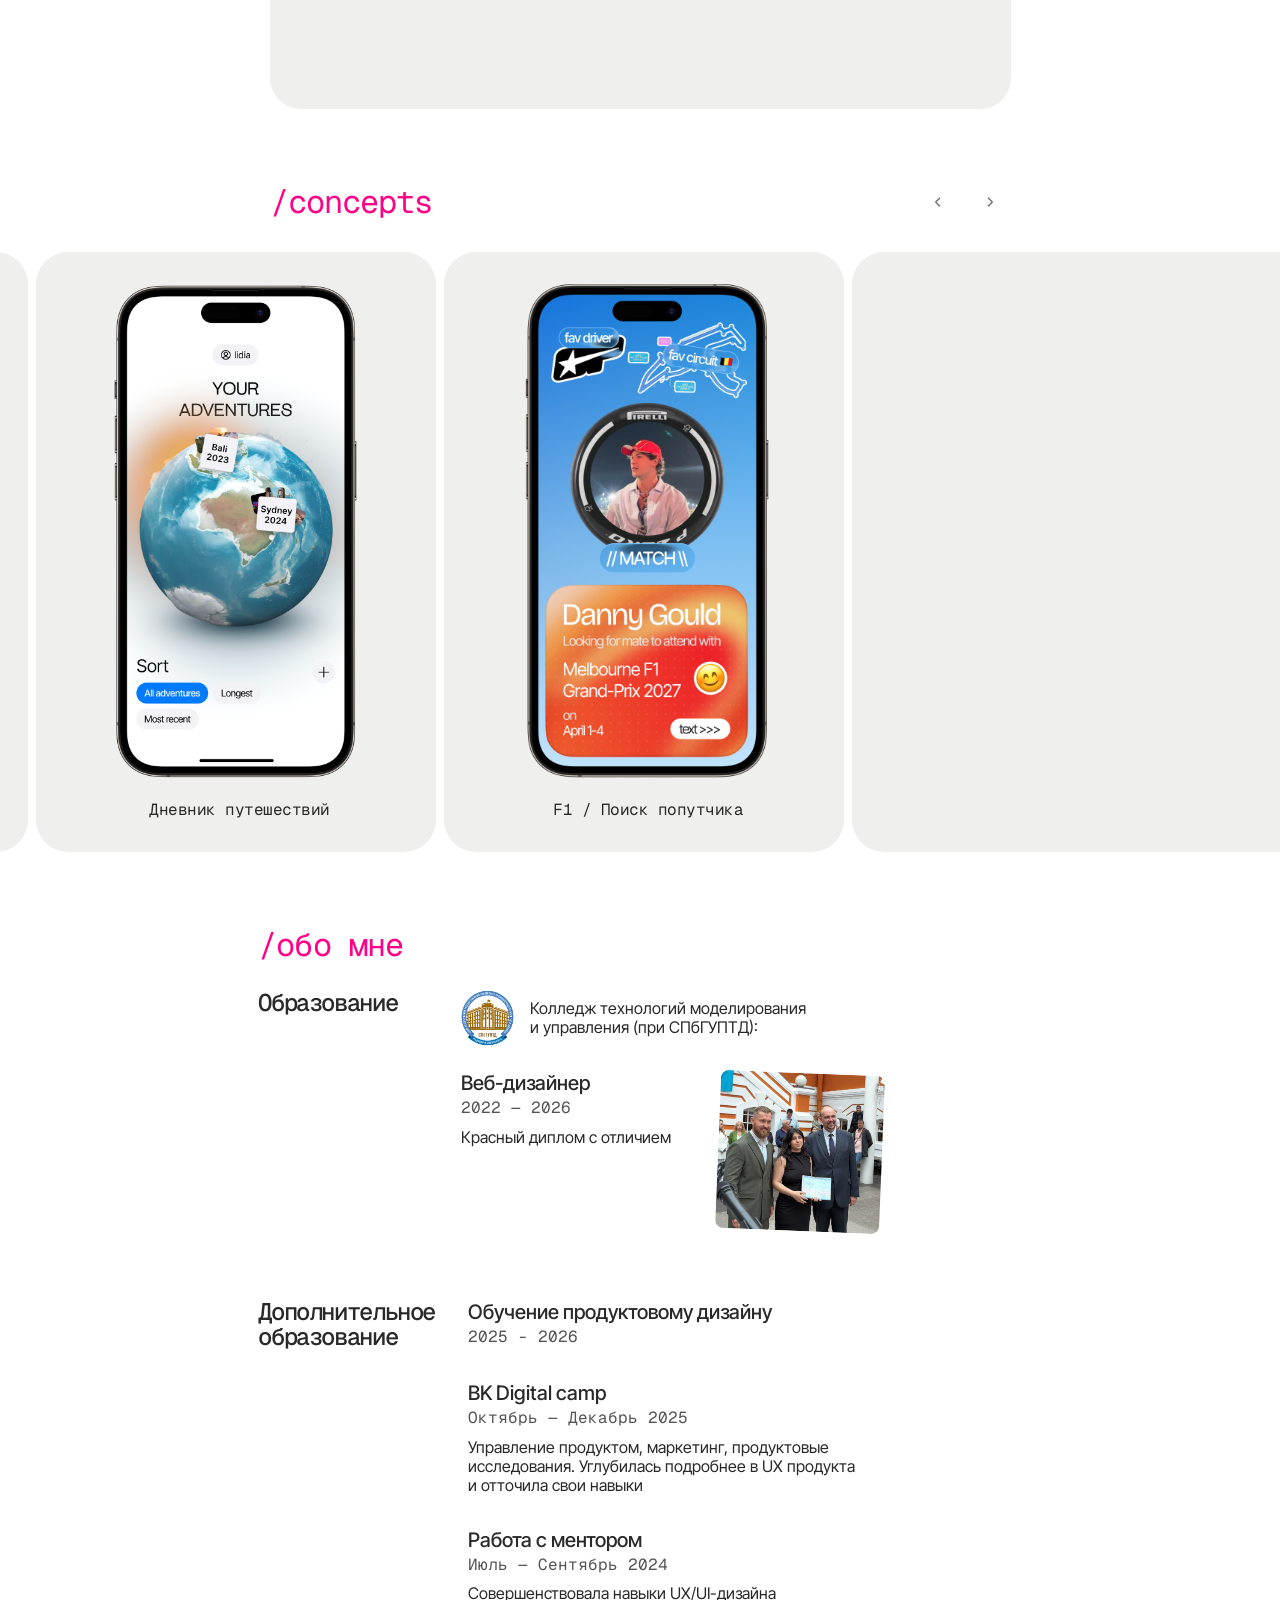
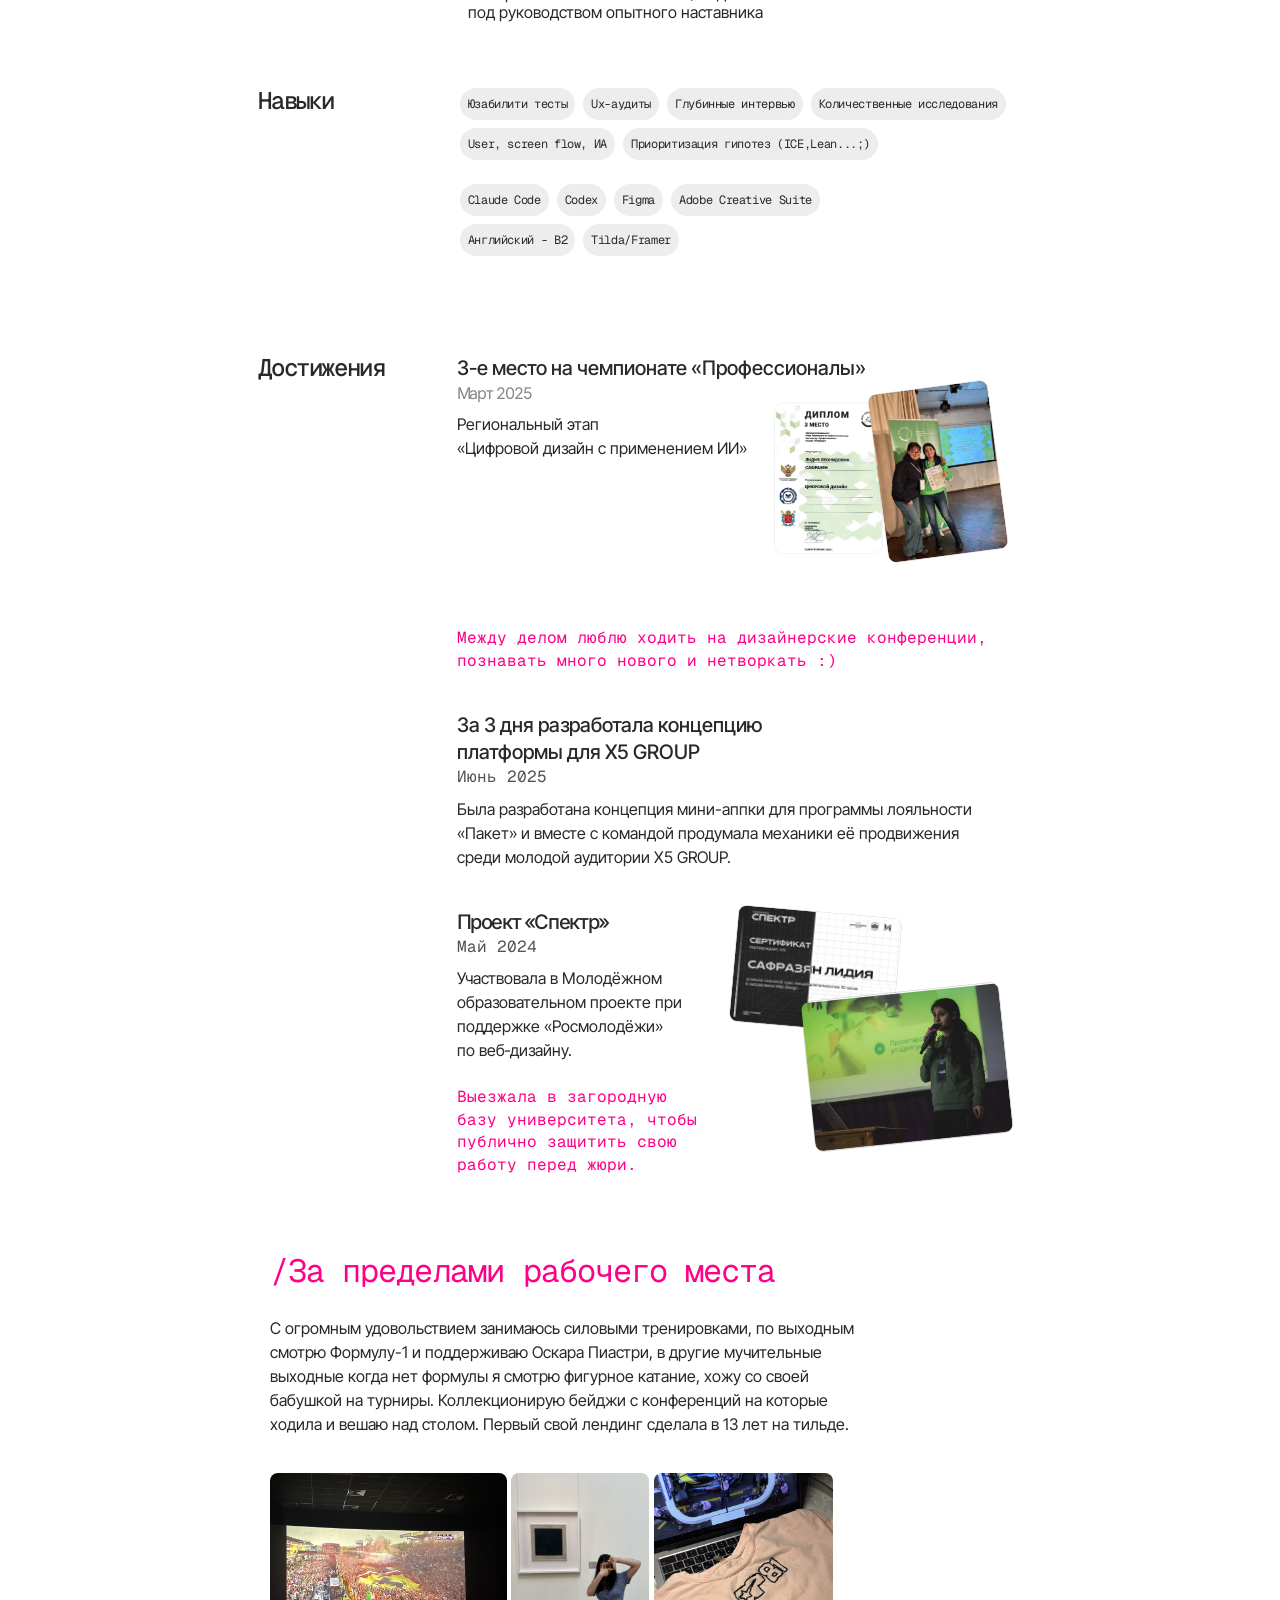
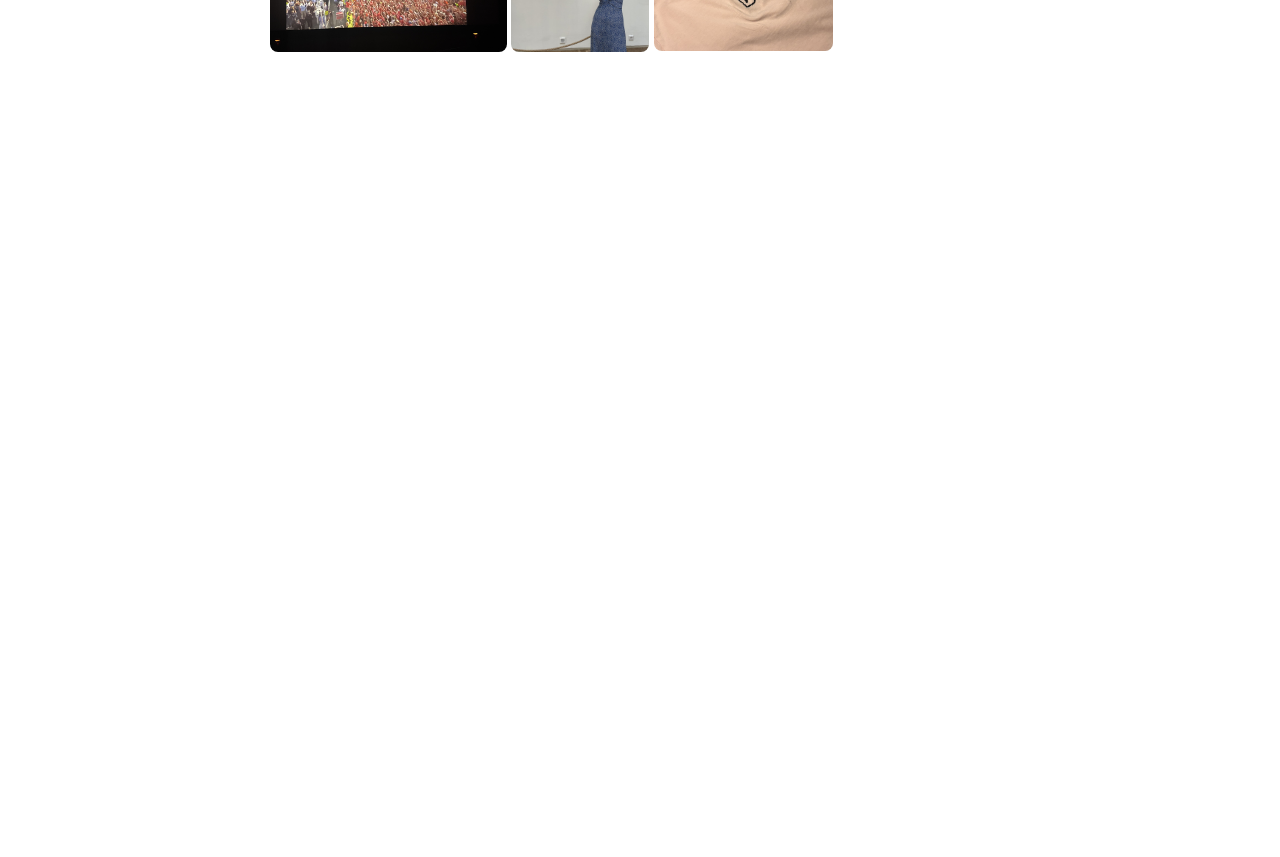
==== commit efba7b40: "Implement Figma homepage with responsive collage and restored controls" ====
--- a/index.html
+++ b/index.html
@@ -3,9 +3,9 @@
 <head>
   <meta charset="utf-8">
   <meta name="viewport" content="width=device-width, initial-scale=1">
-  <title>Сафразян Лидия</title>
+  <title>Сафразян Лидия — продуктовый дизайнер</title>
+  <meta name="twitter:title" content="Сафразян Лидия">
   <meta property="og:title" content="Сафразян Лидия">
-  <meta name="twitter:title" content="Сафразян Лидия">
   <meta name="description" content="Продуктовый дизайнер из Санкт-Петербурга. Кейсы и резюме.">
   <link rel="canonical" href="https://lsafrazyan6-svg.github.io/portfolio/">
   <meta property="og:type" content="website">
@@ -21,138 +21,13 @@
   <meta name="twitter:description" content="Продуктовый дизайнер из Санкт-Петербурга. Кейсы и резюме.">
   <meta name="twitter:image" content="https://lsafrazyan6-svg.github.io/portfolio/assets/portfolio-home-preview-20261118.jpg">
   <meta name="twitter:image:alt" content="Главная страница портфолио Лидии Сафразян">
-  <script>
-    (() => {
-      let theme = "light";
-      try { if (localStorage.getItem("portfolio-theme") === "dark") theme = "dark"; } catch {}
-      document.documentElement.dataset.theme = theme;
-      document.documentElement.style.colorScheme = theme;
-    })();
-  </script>
-  <link rel="preconnect" href="https://fonts.googleapis.com">
-  <link rel="preconnect" href="https://fonts.gstatic.com" crossorigin>
-  <link rel="stylesheet" href="css/base.css?v=20261118-case-clean">
-  <link rel="stylesheet" href="css/home.css?v=20261118-collage">
-  <link rel="stylesheet" href="css/rzd-cover.css?v=20261118-covers-large">
-  <link rel="stylesheet" href="css/resume.css?v=20261118-release">
-  <link rel="stylesheet" href="css/home-resume.css?v=20261118-collage">
-  <link rel="stylesheet" href="css/concepts.css?v=20261118-mobile">
-  <link rel="stylesheet" href="css/tg-button.css?v=20261113-pink-restored">
-
-<link rel="stylesheet" href="css/alfa.css?v=20261118-alfa-down"></head>
+    <link rel="stylesheet" href="css/home-20261120.css?v=20261120-controls">
+<link rel="stylesheet" href="css/home-controls.css?v=20261120">
+</head>
 <body>
-
-  <main class="home home-index" id="top">
-    <div class="home-theme"><a class="home-resume-page-link" href="resume.html">Резюме</a><button class="theme-toggle" id="theme-toggle" type="button" aria-label="Включить тёмную тему" aria-pressed="false"><span class="theme-icon" aria-hidden="true"><svg class="theme-glyph theme-sun" data-icon="sf:sun.max" aria-hidden="true" xmlns="http://www.w3.org/2000/svg" width="24" height="24" viewBox="0 0 640 640" fill="currentColor"><path fill-rule="evenodd" d="M311.31,579.47 C308.14,577.89 305.15,575.38 303.36,572.80 L300.50,568.67 L300.21,536.37 C299.94,506.04 300.04,503.84 301.86,500.29 C308.44,487.45 326.03,484.79 335.70,495.17 C340.70,500.53 341.00,502.77 341.00,535.35 C341.00,568.87 340.84,569.92 334.83,575.70 C327.91,582.35 319.72,583.66 311.31,579.47 Z M140.49,509.14 C129.76,504.26 125.20,491.25 130.57,480.86 C132.84,476.47 173.53,436.77 177.81,434.78 C184.52,431.64 194.38,432.92 200.01,437.66 C206.57,443.18 208.90,453.51 205.45,461.78 C203.34,466.84 163.91,506.57 158.50,509.09 C153.41,511.46 145.66,511.48 140.49,509.14 Z M482.50,509.58 C480.85,508.84 469.55,498.17 457.39,485.86 C436.47,464.71 435.21,463.22 434.05,458.30 C430.68,444.00 442.27,431.58 457.32,433.35 C459.97,433.67 463.57,434.81 465.32,435.90 C467.07,436.98 478.01,447.46 489.63,459.19 C509.87,479.61 510.80,480.72 511.86,485.72 C514.12,496.40 509.56,505.36 499.78,509.45 C495.25,511.34 486.57,511.40 482.50,509.58 Z M300.74,441.44 C274.75,437.40 252.93,426.01 232.93,406.05 C210.49,383.65 198.91,357.47 197.29,325.50 C195.95,298.95 204.62,269.45 219.91,248.50 C235.27,227.46 258.59,210.37 282.50,202.64 C305.98,195.05 334.68,195.06 358.87,202.68 C387.65,211.74 415.57,235.38 429.81,262.75 C449.93,301.43 448.04,348.31 424.84,385.69 C418.31,396.23 402.57,412.68 391.50,420.57 C365.75,438.90 332.92,446.45 300.74,441.44 Z M342.57,403.15 C358.98,398.88 371.36,391.62 382.90,379.47 C399.27,362.24 407.00,343.16 407.00,320.00 C407.00,296.70 398.36,275.81 381.82,259.12 C368.74,245.92 353.16,237.95 334.56,234.95 C325.23,233.44 306.81,234.21 298.56,236.46 C269.42,244.38 248.07,264.47 237.84,293.58 C235.13,301.28 234.63,304.26 234.21,315.38 C233.46,335.19 236.67,348.42 246.08,364.24 C250.68,371.99 261.74,384.17 269.04,389.53 C278.72,396.64 295.32,403.30 308.50,405.36 C315.45,406.44 334.67,405.20 342.57,403.15 Z M74.34,340.04 C62.75,337.28 55.86,325.67 58.96,314.15 C60.45,308.61 67.04,301.90 72.62,300.23 C77.95,298.64 130.21,298.52 136.44,300.09 C141.81,301.44 147.44,305.98 150.03,311.06 C153.93,318.70 151.69,329.72 145.09,335.27 C139.06,340.35 134.29,341.01 104.57,340.90 C89.68,340.84 76.08,340.46 74.34,340.04 Z M503.22,339.11 C494.10,335.96 489.00,329.14 489.00,320.10 C489.00,313.74 490.06,311.04 494.50,306.13 C500.51,299.48 503.27,299.00 535.24,299.00 C553.17,299.00 564.77,299.42 567.75,300.17 C576.10,302.27 583.02,311.55 582.99,320.62 C582.98,325.01 578.62,333.42 575.04,335.97 C568.73,340.47 564.49,341.00 535.59,340.97 C512.02,340.94 507.81,340.70 503.22,339.11 Z M177.50,205.08 C172.49,202.74 131.56,161.76 129.98,157.50 C128.53,153.63 128.54,145.34 129.99,141.50 C133.92,131.12 148.71,125.69 158.79,130.93 C163.36,133.31 203.19,173.28 205.40,177.70 C207.55,182.00 207.40,190.53 205.09,195.62 C200.74,205.20 187.47,209.75 177.50,205.08 Z M446.00,205.41 C436.75,201.41 431.75,191.50 434.04,181.70 C435.18,176.78 436.40,175.34 456.87,154.67 C468.77,142.67 480.17,131.98 482.21,130.92 C486.67,128.61 495.27,128.37 500.13,130.42 C503.63,131.90 509.03,137.03 510.75,140.50 C512.81,144.67 513.12,150.09 511.59,155.30 C510.19,160.06 508.22,162.34 488.28,182.21 C474.22,196.23 465.18,204.47 462.78,205.46 C458.10,207.40 450.55,207.38 446.00,205.41 Z M312.50,149.62 C306.68,146.88 303.70,143.93 301.55,138.77 C300.26,135.70 300.00,129.79 300.00,104.19 C300.00,73.80 300.04,73.25 302.33,68.91 C303.61,66.48 306.57,63.15 308.91,61.50 C312.71,58.83 313.97,58.50 320.50,58.50 C327.03,58.50 328.29,58.83 332.09,61.50 C334.43,63.15 337.41,66.52 338.71,68.98 C341.08,73.46 341.08,73.47 340.79,105.65 L340.50,137.83 L337.49,142.17 C334.11,147.05 325.57,152.01 320.57,151.99 C318.88,151.98 315.25,150.92 312.50,149.62 Z"/></svg><svg class="theme-glyph theme-moon" data-icon="sf:moon" data-source="SF-Pro-Regular" aria-hidden="true" xmlns="http://www.w3.org/2000/svg" width="24" height="24" viewBox="0 0 24 24" fill="currentColor"><path transform="translate(0.953780 26.598318) scale(0.021126 -0.021126)" d="M543 265Q421 265 320.0 324.5Q219 384 159.5 484.5Q100 585 100 707Q100 796 133.0 875.0Q166 954 225.5 1015.5Q285 1077 366 1112Q390 1123 404.5 1110.0Q419 1097 409 1070Q399 1044 392.0 1006.5Q385 969 385 936Q385 748 488.0 644.5Q591 541 779 541Q810 541 845.0 546.5Q880 552 904 560Q926 567 939.0 553.0Q952 539 940 515Q890 411 785.0 338.0Q680 265 543 265Z"/></svg></span></button></div>
-    <div class="layout">
-      <aside class="intro">
-        <img class="home-portrait" src="assets/resume-photo.jpg" width="450" height="556" alt="Фото Лидии Сафразян">
-        <h1 class="home-name">Сафразян Лидия</h1>
-        <p class="bio">Я продуктовый дизайнер из Санкт-Петербурга — люблю B2C-продукты и закапываться в сложные логические задачи. Продумываю логику и визуал до мелочей, активно встраиваю ИИ в свой продуктовый процесс и участвую в хакатонах и конкурсах.</p>
-        <a class="home-email" href="mailto:lsafrazyan5@mail.ru">lsafrazyan5@mail.ru</a>
-        <div class="home-actions">
-        <a class="home-resume resume-link--download" href="assets/lidia-safrazyan-resume.pdf?v=20261118-resume" download="Лидия-Сафразян-резюме.pdf"><span>Скачать резюме</span><svg class="resume-download-icon" width="20" height="20" viewBox="0 0 24 24" fill="none" stroke="currentColor" stroke-width="1.8" stroke-linecap="round" stroke-linejoin="round" aria-hidden="true"><g class="resume-download-arrow"><path d="M12 3v12"/><path d="m7 10 5 5 5-5"/></g><path class="resume-download-tray" d="M21 15v4a2 2 0 0 1-2 2H5a2 2 0 0 1-2-2v-4"/></svg></a>
-        <a class="write tg-fx home-write" id="write" href="https://t.me/sellywood" target="_blank" rel="noopener noreferrer"><span>Написать в тг</span><span class="keys" aria-hidden="true"><i class="key">T</i></span></a>
-        </div>
-      </aside>
-      <section class="cases" id="cases" aria-label="Кейсы">
-        <a class="case" id="case-1" href="case/rzd-bonus.html">
-          <div class="case-media case-media--rzd rzd-cover">
-            <div class="rzd-cover-phone" aria-hidden="true"><img data-no-zoom src="assets/rzd-cover/phone-straight-source.png" width="4096" height="3072" alt="" decoding="async"></div>
-            <div class="rzd-cover-copy">
-              <h2 class="rzd-cover-title">Как я увеличила вовлечение в программу лояльности РЖД бонус</h2>
-              <div class="rzd-cover-tags">
-                <div class="rzd-cover-tag-row"><span class="rzd-cover-tag">Редизайн</span><span class="rzd-cover-tag">UX-тесты</span></div>
-                <span class="rzd-cover-tag rzd-cover-feedback">Обратная связь от команды РЖД</span>
-              </div>
-            </div>
-          </div>
-        </a>
-
-      <a class="case" id="case-2" href="case/alfa-bank.html" aria-label="Альфа-Банк: редизайн раздела Задания и награды"><div class="alfa-cover"><div class="alfa-cover-copy"><div><p class="alfa-cover-brand">Альфа-Банк</p><h2 class="alfa-cover-title">Редизайн раздела<br>«Задания и награды»</h2></div><div class="alfa-cover-tags"><span>UX-исследование</span><span>Редизайн</span><span>В процессе</span></div></div><div class="alfa-cover-screen alfa-device"><img data-no-zoom src="assets/alfa/device.webp" width="1068" height="2030" alt="Карточка задания на покупки на iPhone" loading="lazy" decoding="async"></div></div></a></section>
-      <section class="concepts" id="visual-concepts" aria-labelledby="concepts-title">
-        <div class="concepts-heading"><h2 class="concepts-title" id="concepts-title">Визуальные концепты</h2><div class="concept-controls"><button type="button" data-step="-1" aria-label="Предыдущая работа"><svg class="icon i24" data-icon="sf:chevron.left" data-source="SF-Pro-Regular" aria-hidden="true" xmlns="http://www.w3.org/2000/svg" width="24" height="24" viewBox="0 0 24 24" fill="currentColor"><path transform="translate(6.194473 24.484011) scale(0.017303 -0.017303)" d="M550 332Q533 316 503.5 317.0Q474 318 456 335L138 633Q100 667 100.0 720.5Q100 774 138 809L456 1106Q476 1125 503.5 1126.0Q531 1127 550 1109Q570 1089 571.0 1060.5Q572 1032 551 1013L237 721L551 428Q571 409 571.0 381.0Q571 353 550 332Z"/></svg></button><button type="button" data-step="1" aria-label="Следующая работа"><svg class="icon i24" data-icon="sf:chevron.right" data-source="SF-Pro-Regular" aria-hidden="true" xmlns="http://www.w3.org/2000/svg" width="24" height="24" viewBox="0 0 24 24" fill="currentColor"><path transform="translate(6.194867 24.484011) scale(0.017303 -0.017303)" d="M121 332Q100 353 100.0 381.0Q100 409 120 428L434 721L120 1013Q100 1032 100.5 1060.5Q101 1089 122 1109Q140 1127 167.5 1126.0Q195 1125 215 1106L534 809Q571 774 571.0 720.5Q571 667 534 633L215 335Q197 318 167.5 317.0Q138 316 121 332Z"/></svg></button></div></div>
-        <div class="concepts-window"><div class="concepts-viewport" tabindex="0" role="region" aria-label="Визуальные концепты: перетащите ленту для просмотра"><div class="concepts-track"><figure class="concept-card"><button class="concept-open" type="button" data-concept="2" aria-label="Открыть крупно: Формула-1 · Поиск попутчика"><img class="concept-image" src="assets/concepts/formula-preview.webp" data-full="assets/concepts/formula-full.webp" width="768" height="1560" loading="eager" decoding="async" alt="Формула-1 · Поиск попутчика" draggable="false"></button><figcaption class="concept-caption">Формула-1 · Поиск попутчика</figcaption></figure>
-<figure class="concept-card"><button class="concept-open" type="button" data-concept="3" aria-label="Открыть крупно: Дневник путешествий"><img class="concept-image" src="assets/concepts/travel-preview.webp" data-full="assets/concepts/travel-full.webp" width="768" height="1560" loading="eager" decoding="async" alt="Дневник путешествий" draggable="false"></button><figcaption class="concept-caption">Дневник путешествий</figcaption></figure>
-<figure class="concept-card concept-card--album"><button class="concept-open" type="button" data-concept="4" aria-label="Открыть крупно: Плейлист простит"><img class="concept-image" src="assets/playlist-forgives-concept.gif" width="480" height="940" loading="lazy" decoding="async" alt="Плейлист простит — возвращение альбома жестом вниз" draggable="false"></button><figcaption class="concept-caption">Плейлист простит</figcaption></figure></div></div></div>
-
-      </section>
-      <section class="resume-section" id="resume" aria-labelledby="resume-title">
-        <h2 class="resume-title" id="resume-title">Обо мне</h2>
-        <article class="article resume resume-content">
-        <section class="rs-row resume-project" aria-labelledby="project-h">
-          <h2 id="project-h"><span>Проектная практика</span></h2>
-          <div class="rs-body">
-            <div class="rs-entry"><div class="resume-project-heading"><img data-no-zoom src="assets/rzd-logo.svg" width="55" height="24" alt=""><h3><a href="case/rzd-bonus.html">Как я увеличила вовлечение в программу лояльности «РЖД Бонус»</a></h3></div>
-              <p>Я вдумчиво подошла к проектированию, протестировала свои решения и обратилась к дизайнеру из РЖД, чтобы проверить свой ход мыслей.</p>
-            </div>
-            <blockquote class="resume-quote"><img class="resume-quote-icon" data-no-zoom src="assets/resume-intro/team.svg?v=20261113-pink" width="32" height="32" alt=""><div><p>«Мне нравится твоя идея, то как ты видишь портал, продолжай в том же духе!»</p><cite>Дизайнер РЖД, Павел</cite></div></blockquote>
-          </div>
-        </section>
-        <section class="rs-row rs-edu" aria-labelledby="edu-h">
-          <h2 id="edu-h"><span>Образование</span></h2>
-          <div class="rs-body">
-            <div class="rs-school"><img data-no-zoom class="rs-logo" src="assets/college-logo-transparent.png" width="159" height="168" alt="Эмблема СПбГУПТД" decoding="async"><p>Колледж технологий моделирования<br>и&nbsp;управления (при&nbsp;СПбГУПТД):</p></div>
-            <div class="rs-entry rs-entry--media"><div class="rs-text"><h3>Веб-дизайнер</h3><p class="rs-date">2022 — 2026</p><p><em>Красный диплом с&nbsp;отличием</em></p></div>
-              <div class="rs-pics"><figure class="rs-pic rs-pic--grad" style="--tilt:2.3deg;--tilt-m:-5.83deg"><img src="assets/resume-graduation.jpg" width="492" height="477" decoding="async" alt="Вручение красного диплома"></figure></div></div>
-          </div>
-        </section>
-        <section class="rs-row" aria-labelledby="extra-h">
-          <h2 id="extra-h"><span>Дополнительное образование</span></h2>
-          <div class="rs-body">
-            <div class="rs-entry"><h3>Обучение продуктовому дизайну</h3><p class="rs-date">2025–2026</p></div>
-            <div class="rs-entry"><h3>BK Digital camp</h3><p class="rs-date">Октябрь — Декабрь 2025</p><p>Управление продуктом, маркетинг, продуктовые исследования. Углубилась в&nbsp;UX-часть продукта и&nbsp;отточила навыки</p></div>
-            <div class="rs-entry"><h3>Работа с&nbsp;ментором</h3><p class="rs-date">Июль — Сентябрь 2024</p><p>Совершенствовала навыки UX/UI-дизайна под руководством опытного наставника</p></div>
-          </div>
-        </section>
-        <section class="rs-row" aria-labelledby="skills-h">
-          <h2 id="skills-h"><span>Навыки</span></h2>
-          <div class="rs-body rs-skills">
-            <p>UX-аудит | Юзабилити-тесты | Глубинные интервью | Опросы</p>
-            <p>Бенчмаркинг | User flow | Информационная архитектура | ICE</p>
-            <p class="rs-skill-tools">Claude Code | Codex | Figma | Adobe Creative Suite | Tilda | Framer</p>
-            <p>Английский B2</p>
-          </div>
-        </section>
-        <section class="rs-row" id="activities" aria-labelledby="act-h">
-          <h2 id="act-h"><span>Достижения</span></h2>
-          <div class="rs-body">
-            <div class="rs-entry rs-entry--media rs-pro"><div class="rs-text"><h3>3-е место на чемпионате «Профессионалы»</h3><p class="rs-date">Март 2025</p><p>Региональный этап | «Цифровой дизайн с применением ИИ»</p></div>
-              <div class="rs-pics"><figure class="rs-pic rs-pic--diploma" style="--tilt:0deg"><img src="assets/activity-1-optimized.webp" width="1134" height="1600" loading="lazy" decoding="async" alt="Диплом 3 место регионального этапа Чемпионата «Профессионалы» 2025, Цифровой дизайн"></figure><figure class="rs-pic rs-pic--award" style="--tilt:-7.52deg"><img src="assets/activity-2-optimized.webp" width="1200" height="1600" loading="lazy" decoding="async" alt="Награждение на чемпионате «Профессионалы»"></figure></div></div>
-            <p class="rs-note">Между делом люблю ходить на&nbsp;дизайнерские конференции, познавать много нового и&nbsp;нетворкать</p>
-            <div class="rs-entry"><h3>Бизнес-баттл РАНХИГС</h3><p class="rs-date">Июнь 2025</p><p>За 3 дня разработала концепцию платформы для программы лояльности «Пакет» и вместе с командой продумала механики её продвижения среди молодой аудитории <em class="rs-x5">X5 GROUP</em>.</p></div>
-            <div class="rs-entry rs-entry--media rs-spectr"><div class="rs-text"><h3>Проект «Спектр»</h3><p class="rs-date">Май 2024</p><p>Участвовала в&nbsp;Молодёжном образовательном проекте при поддержке «Росмолодёжи» по&nbsp;веб&#8209;дизайну. Выезжала в&nbsp;загородную базу университета, чтобы публично защитить свою работу перед жюри.</p></div>
-              <div class="rs-pics"><figure class="rs-pic rs-pic--cert" style="--tilt:5.11deg"><img src="assets/activity-3-optimized.webp" width="1600" height="1140" loading="lazy" decoding="async" alt="Сертификат курса «Спектр», Web Design, 2024"></figure><figure class="rs-pic rs-pic--stage" style="--tilt:-5.91deg"><img src="assets/activity-4-optimized.webp" width="1600" height="1068" loading="lazy" decoding="async" alt="Выступление на сцене"></figure></div></div>
-          </div>
-        </section>
-<section class="resume-life" aria-labelledby="life-title">
-        <div class="life-intro">
-          <div class="life-title-wrap"><h2 id="life-title">За пределами рабочего места</h2></div>
-          <p>Систематически с огромным удовольствием занимаюсь силовыми тренировками, по выходным смотрю Формулу-1 и поддерживаю Оскара Пиастри, в другие мучительные выходные когда нет формулы я смотрю фигурное катание, хожу со своей бабушкой на турниры. Коллекционирую бейджи с конференций на которые ходила и вешаю над столом. Первый свой лендинг сделала в 13 лет на тильде.</p>
-        </div>
-        <div class="life-collage" aria-label="Мои увлечения в фотографиях">
-            <figure class="rs-pic life-photo life-photo--race" style="--tilt:0deg"><img src="assets/about/race-screen.webp?v=20261104-opt" width="1600" height="1200" loading="lazy" decoding="async" alt="Просмотр гонки Формулы-1 на большом экране"></figure>
-            <figure class="rs-pic life-photo life-photo--museum" style="--tilt:0deg"><img src="assets/about/museum.webp?v=20261104-opt" width="1200" height="1600" loading="lazy" decoding="async" alt="Лидия в музее"></figure>
-            <figure class="rs-pic life-photo life-photo--formula" style="--tilt:0deg"><img src="assets/about/formula-one.webp?v=20261104-opt" width="1600" height="1600" loading="lazy" decoding="async" alt="Трансляция Формулы-1 дома"></figure>
-            <figure class="rs-pic life-photo life-photo--book" style="--tilt:0deg"><img src="assets/about/book.webp?v=20261104-opt" width="1200" height="1600" loading="lazy" decoding="async" alt="Лидия с книгой"></figure>
-            <figure class="rs-pic life-photo life-photo--shirt" style="--tilt:0deg"><img src="assets/about/shirt.webp?v=20261104-opt" width="1600" height="1600" loading="lazy" decoding="async" alt="Футболка с Оскаром Пиастри рядом с трансляцией гонки"></figure>
-            <figure class="rs-pic life-photo life-photo--skating" style="--tilt:0deg"><img src="assets/about/skating.webp?v=20261104-opt" width="1200" height="1600" loading="lazy" decoding="async" alt="Турнир по фигурному катанию"></figure>
-          </div>
-        </section>
-      </article>
-      </section>
-    </div>
-  </main>
-  <dialog class="concept-dialog" aria-label="Просмотр визуального концепта">
-    <button class="concept-dialog-close" type="button">Закрыть</button>
-    <img class="concept-dialog-image" alt="">
-    <div class="concept-dialog-toolbar"><button type="button" data-step="-1" aria-label="Предыдущая работа">Назад</button><p class="concept-dialog-caption"></p><button type="button" data-step="1" aria-label="Следующая работа">Далее</button></div>
-  </dialog>
-  <script src="js/lightbox.js?v=20261104-about-gallery"></script>
-  <script src="js/concepts.js?v=20261118-release"></script>
-  <script src="js/typo-nbsp.js?v=20261102-eleven"></script>
-  <script src="js/theme.js?v=20261102-eleven"></script>
-  <script src="js/emoji.js?v=20261102-eleven"></script>
-  <script src="js/tg-button.js?v=20261102-eleven"></script>
+<main xmlns="http://www.w3.org/2000/svg" class="layout-1" data-node-id="178:4" id="top"><button class="layout-2 theme-toggle" data-node-id="182:35" type="button" id="theme-toggle" aria-label="Включить тёмную тему" aria-pressed="false"><span class="theme-icon" aria-hidden="true"><svg class="theme-glyph theme-sun" data-icon="sf:sun.max" aria-hidden="true" width="24" height="24" viewBox="0 0 640 640" fill="currentColor"><path fill-rule="evenodd" d="M311.31,579.47 C308.14,577.89 305.15,575.38 303.36,572.80 L300.50,568.67 L300.21,536.37 C299.94,506.04 300.04,503.84 301.86,500.29 C308.44,487.45 326.03,484.79 335.70,495.17 C340.70,500.53 341.00,502.77 341.00,535.35 C341.00,568.87 340.84,569.92 334.83,575.70 C327.91,582.35 319.72,583.66 311.31,579.47 Z M140.49,509.14 C129.76,504.26 125.20,491.25 130.57,480.86 C132.84,476.47 173.53,436.77 177.81,434.78 C184.52,431.64 194.38,432.92 200.01,437.66 C206.57,443.18 208.90,453.51 205.45,461.78 C203.34,466.84 163.91,506.57 158.50,509.09 C153.41,511.46 145.66,511.48 140.49,509.14 Z M482.50,509.58 C480.85,508.84 469.55,498.17 457.39,485.86 C436.47,464.71 435.21,463.22 434.05,458.30 C430.68,444.00 442.27,431.58 457.32,433.35 C459.97,433.67 463.57,434.81 465.32,435.90 C467.07,436.98 478.01,447.46 489.63,459.19 C509.87,479.61 510.80,480.72 511.86,485.72 C514.12,496.40 509.56,505.36 499.78,509.45 C495.25,511.34 486.57,511.40 482.50,509.58 Z M300.74,441.44 C274.75,437.40 252.93,426.01 232.93,406.05 C210.49,383.65 198.91,357.47 197.29,325.50 C195.95,298.95 204.62,269.45 219.91,248.50 C235.27,227.46 258.59,210.37 282.50,202.64 C305.98,195.05 334.68,195.06 358.87,202.68 C387.65,211.74 415.57,235.38 429.81,262.75 C449.93,301.43 448.04,348.31 424.84,385.69 C418.31,396.23 402.57,412.68 391.50,420.57 C365.75,438.90 332.92,446.45 300.74,441.44 Z M342.57,403.15 C358.98,398.88 371.36,391.62 382.90,379.47 C399.27,362.24 407.00,343.16 407.00,320.00 C407.00,296.70 398.36,275.81 381.82,259.12 C368.74,245.92 353.16,237.95 334.56,234.95 C325.23,233.44 306.81,234.21 298.56,236.46 C269.42,244.38 248.07,264.47 237.84,293.58 C235.13,301.28 234.63,304.26 234.21,315.38 C233.46,335.19 236.67,348.42 246.08,364.24 C250.68,371.99 261.74,384.17 269.04,389.53 C278.72,396.64 295.32,403.30 308.50,405.36 C315.45,406.44 334.67,405.20 342.57,403.15 Z M74.34,340.04 C62.75,337.28 55.86,325.67 58.96,314.15 C60.45,308.61 67.04,301.90 72.62,300.23 C77.95,298.64 130.21,298.52 136.44,300.09 C141.81,301.44 147.44,305.98 150.03,311.06 C153.93,318.70 151.69,329.72 145.09,335.27 C139.06,340.35 134.29,341.01 104.57,340.90 C89.68,340.84 76.08,340.46 74.34,340.04 Z M503.22,339.11 C494.10,335.96 489.00,329.14 489.00,320.10 C489.00,313.74 490.06,311.04 494.50,306.13 C500.51,299.48 503.27,299.00 535.24,299.00 C553.17,299.00 564.77,299.42 567.75,300.17 C576.10,302.27 583.02,311.55 582.99,320.62 C582.98,325.01 578.62,333.42 575.04,335.97 C568.73,340.47 564.49,341.00 535.59,340.97 C512.02,340.94 507.81,340.70 503.22,339.11 Z M177.50,205.08 C172.49,202.74 131.56,161.76 129.98,157.50 C128.53,153.63 128.54,145.34 129.99,141.50 C133.92,131.12 148.71,125.69 158.79,130.93 C163.36,133.31 203.19,173.28 205.40,177.70 C207.55,182.00 207.40,190.53 205.09,195.62 C200.74,205.20 187.47,209.75 177.50,205.08 Z M446.00,205.41 C436.75,201.41 431.75,191.50 434.04,181.70 C435.18,176.78 436.40,175.34 456.87,154.67 C468.77,142.67 480.17,131.98 482.21,130.92 C486.67,128.61 495.27,128.37 500.13,130.42 C503.63,131.90 509.03,137.03 510.75,140.50 C512.81,144.67 513.12,150.09 511.59,155.30 C510.19,160.06 508.22,162.34 488.28,182.21 C474.22,196.23 465.18,204.47 462.78,205.46 C458.10,207.40 450.55,207.38 446.00,205.41 Z M312.50,149.62 C306.68,146.88 303.70,143.93 301.55,138.77 C300.26,135.70 300.00,129.79 300.00,104.19 C300.00,73.80 300.04,73.25 302.33,68.91 C303.61,66.48 306.57,63.15 308.91,61.50 C312.71,58.83 313.97,58.50 320.50,58.50 C327.03,58.50 328.29,58.83 332.09,61.50 C334.43,63.15 337.41,66.52 338.71,68.98 C341.08,73.46 341.08,73.47 340.79,105.65 L340.50,137.83 L337.49,142.17 C334.11,147.05 325.57,152.01 320.57,151.99 C318.88,151.98 315.25,150.92 312.50,149.62 Z"></path></svg><svg class="theme-glyph theme-moon" data-icon="sf:moon" data-source="SF-Pro-Regular" aria-hidden="true" width="24" height="24" viewBox="0 0 24 24" fill="currentColor"><path transform="translate(0.953780 26.598318) scale(0.021126 -0.021126)" d="M543 265Q421 265 320.0 324.5Q219 384 159.5 484.5Q100 585 100 707Q100 796 133.0 875.0Q166 954 225.5 1015.5Q285 1077 366 1112Q390 1123 404.5 1110.0Q419 1097 409 1070Q399 1044 392.0 1006.5Q385 969 385 936Q385 748 488.0 644.5Q591 541 779 541Q810 541 845.0 546.5Q880 552 904 560Q926 567 939.0 553.0Q952 539 940 515Q890 411 785.0 338.0Q680 265 543 265Z"></path></svg></span></button><a class="layout-4" data-node-id="189:397" href="#about">Обо мне</a><div class="layout-5" data-node-id="183:45"><a class="layout-6" href="mailto:lsafrazyan5@mail.ru" data-node-id="183:41" target="_blank"><p class="layout-7">lsafrazyan5@mail.ru</p></a></div><div class="layout-8 home-photo" data-node-id="189:491"><img alt="Диплом чемпионата «Профессионалы»" class="layout-9" src="assets/home-20261120/img34Dc73B6F96.png" decoding="async" data-home-zoom=""></div><div class="layout-10 home-photo" data-node-id="189:492"><div class="layout-11"><div class="layout-12"><img alt="Награждение на чемпионате" class="layout-9" src="assets/home-20261120/imgA284324Eae.png" decoding="async" data-home-zoom=""></div></div></div><div class="layout-13 home-photo" data-node-id="189:566"><div class="layout-14"><div class="layout-15"><img alt="Сертификат проекта «Спектр»" class="layout-9" src="assets/home-20261120/imgWebDesign20247C5E675C24.png" decoding="async" data-home-zoom=""></div></div></div><div class="layout-16 home-photo" data-node-id="189:567"><div class="layout-17"><div class="layout-18"><div class="layout-19"><img alt="Защита проекта на сцене" class="layout-20" src="assets/home-20261120/imgCe5Dfddb26.png" decoding="async" data-home-zoom=""></div></div></div></div><div class="layout-21" data-node-id="194:787"><div class="layout-22" data-node-id="194:786"><div class="layout-22" data-node-id="194:779"><section class="layout-23" data-node-id="194:775" aria-label="Знакомство и кейсы"><div class="layout-24 home-hero" data-node-id="194:774"><div class="layout-25" data-node-id="194:768"><div class="layout-26" data-node-id="194:765"><div class="layout-27" data-node-id="194:764"><div class="layout-28" data-node-id="185:192"><img alt="Лидия Сафразян" class="layout-29" src="assets/home-20261120/imgImg480921.png" decoding="async"></div><div class="layout-30" data-node-id="194:763"><h1 class="layout-31" data-node-id="182:38">Сафразян Лидия</h1><p class="layout-32" data-node-id="182:39">Продуктовый дизайнер</p></div></div><p class="layout-33" data-node-id="183:40">Люблю B2C-продукты и закапываться в сложные задачи. Продумываю логику и визуал до мелочей, активно встраиваю ИИ в свой продуктовый процесс</p></div><div class="layout-34" data-node-id="194:767"><a class="write tg-fx home-write home-telegram" data-node-id="182:32" href="https://t.me/sellywood" target="_blank" rel="noopener noreferrer" aria-label="Написать в Telegram"><span>Написать в тг</span><span class="keys" aria-hidden="true"><i class="key">T</i></span></a><a class="layout-38 home-cv resume-link--download" data-node-id="194:766" href="assets/lidia-safrazyan-resume.pdf" download="Лидия Сафразян — резюме.pdf" aria-label="Скачать резюме"><p class="layout-39" data-node-id="182:37">CV</p><span class="home-download" data-node-id="183:43" aria-hidden="true"><svg class="resume-download-icon" width="20" height="20" viewBox="0 0 24 24" fill="none" stroke="currentColor" stroke-width="1.8" stroke-linecap="round" stroke-linejoin="round" aria-hidden="true"><g class="resume-download-arrow"><path d="M12 3v12"></path><path d="m7 10 5 5 5-5"></path></g><path class="resume-download-tray" d="M21 15v4a2 2 0 0 1-2 2H5a2 2 0 0 1-2-2v-4"></path></svg></span></a></div></div><div class="layout-42 home-collage" data-node-id="194:772"><div class="layout-43 home-art" data-node-id="194:754"><div class="layout-44" data-node-id="194:757"><div class="layout-36"><img alt="Собака" class="layout-45" src="assets/home-20261120/img1.png" decoding="async" data-home-zoom="" data-full="assets/home-20261120/dog-full.png"></div></div></div><div class="layout-46 home-art" data-node-id="187:12"><div class="layout-47"><div class="layout-48"><img alt="Значок Формулы-1" class="layout-49" src="assets/home-20261120/imgImage95.png" decoding="async" data-home-zoom="" data-full="assets/home-20261120/f1-full.png"></div></div></div><div class="layout-50 home-art" data-node-id="187:10"><div class="layout-51"><div class="layout-52"><div class="layout-53"><img alt="Бейдж конференции" class="layout-54" src="assets/home-20261120/imgImage94.png" decoding="async" data-home-zoom="" data-full="assets/home-20261120/badge-full.png"></div></div></div></div><a class="layout-55" data-node-id="194:773" href="#about" aria-label="Обо мне"><span class="layout-56" data-node-id="189:398">Обо мне</span><div class="layout-57" data-node-id="189:403"><div class="layout-58"><div class="layout-59"><img alt="" class="layout-60" src="assets/home-20261120/imgArrowUpCircle.svg" decoding="async"></div></div></div></a></div></div><div class="layout-61" data-node-id="188:182"><a class="layout-62" data-node-id="188:180" href="case/alfa-bank.html" aria-label="Кейс: Альфа-Банк"><div class="layout-63" data-node-id="188:173"><div class="layout-64" data-node-id="188:171"><div class="layout-42" data-node-id="188:170"><div class="layout-65" data-node-id="187:124"></div><div class="layout-66" data-node-id="187:151"><img alt="Альфа-Банк" class="layout-60" src="assets/home-20261120/imgAlfaFullRockstarL1.svg" decoding="async"></div></div><div class="layout-67" data-node-id="188:169"><p class="layout-68" data-node-id="187:119">case 2 / oct 2026 / 1 неделя</p><p class="layout-69" data-node-id="187:118">Редизайн раздела «Задания и награды» Альфа-банк</p></div></div><div class="layout-38" data-node-id="188:172"><div class="layout-70" data-node-id="187:120"><p class="layout-71" data-node-id="187:121">ux-тесты</p></div><div class="layout-70" data-node-id="187:122"><p class="layout-71" data-node-id="187:123">редизайн</p></div><div class="layout-70" data-node-id="187:164"><p class="layout-71" data-node-id="187:165">CR+CTR</p></div></div></div><div class="layout-72" data-node-id="187:126"><div class="layout-73" data-node-id="187:103"><div class="layout-74" data-node-id="187:104"><div class="layout-75" data-node-id="187:105"><img alt="" class="layout-60" src="assets/home-20261120/imgSparklingLine.svg" decoding="async"></div><p class="layout-76" data-node-id="187:107">«Мне нравится твоя идея,<br>то как ты видишь портал, продолжай<br>в том же духе!»</p></div><div class="layout-77" data-node-id="187:108"><p class="layout-78" data-node-id="187:109">Дизайнер РЖД, Павел</p></div></div></div></a><a class="layout-79" data-node-id="188:179" href="case/rzd-bonus.html" aria-label="Кейс: РЖД Бонус"><div class="layout-63" data-node-id="188:177"><div class="layout-80" data-node-id="188:175"><div class="layout-81" data-node-id="183:51"><div class="layout-82" data-node-id="186:202"><img alt="РЖД" class="layout-83" src="assets/home-20261120/imgImage96.png" decoding="async"></div></div><div class="layout-84" data-node-id="188:174"><p class="layout-68" data-node-id="186:250">case 1 / авг → сен 2026</p><p class="layout-69" data-node-id="186:249">Как я увеличила вовлечение в пользование программой лояльности РЖД Бонус</p></div></div><div class="layout-38" data-node-id="188:176"><div class="layout-70" data-node-id="187:9"><p class="layout-71" data-node-id="187:8">ux-тесты</p></div><div class="layout-70" data-node-id="187:14"><p class="layout-71" data-node-id="187:15">редизайн</p></div></div></div><div class="layout-85" data-node-id="187:7"></div></a></div></section><section class="layout-86" data-node-id="194:778" aria-label="Концепты"><div class="layout-87" data-node-id="194:777"><h2 class="layout-88" data-node-id="188:184">/concepts</h2><div class="layout-89" data-node-id="194:776"><button class="layout-90 concept-arrow" data-node-id="189:362" type="button" data-direction="-1" aria-label="Предыдущий концепт"><div class="layout-91" data-node-id="I189:362;6178:8903"><img alt="" class="layout-60" src="assets/home-20261120/imgChevronBack.svg" decoding="async"></div></button><button class="layout-90 concept-arrow" data-node-id="189:372" type="button" data-direction="1" aria-label="Следующий концепт"><div class="layout-91" data-node-id="I189:372;6178:8907"><img alt="" class="layout-60" src="assets/home-20261120/imgChevronForward.svg" decoding="async"></div></button></div></div><div class="layout-92" data-node-id="188:187" id="concept-track" aria-label="Концепты"><div class="layout-93" data-node-id="188:185"><div class="layout-94" data-node-id="194:807"><div class="layout-36"><img alt="Платформа для поиска работы" class="layout-95" src="assets/home-20261120/img3.png" decoding="async"></div></div><p class="layout-96" data-node-id="194:809">Платформа для поиска работы</p></div><div class="layout-97" data-node-id="188:188"><div class="layout-98" data-node-id="189:387"><div class="layout-36"><img alt="Дневник путешествий" class="layout-99" src="assets/home-20261120/imgPreview41.png" decoding="async"></div></div><p class="layout-100" data-node-id="189:389">Дневник путешествий</p></div><div class="layout-97" data-node-id="188:190"><div class="layout-101" data-node-id="189:391"><div class="layout-36"><img alt="F1 — поиск попутчика" class="layout-102" src="assets/home-20261120/imgPreview61.png" decoding="async"></div></div><p class="layout-103" data-node-id="189:393">F1 / Поиск попутчика</p></div><div class="layout-104" data-node-id="188:186"></div></div></section></div><section class="layout-105" data-node-id="194:785" aria-label="Обо мне"><h2 class="layout-106" data-node-id="189:405" id="about">/обо мне</h2><div class="layout-107" data-node-id="194:784"><div class="layout-108" data-node-id="194:783"><h3 class="layout-109" data-node-id="189:570">Образование</h3><div class="layout-110" data-node-id="189:571"><div class="layout-111" data-node-id="189:575"><div class="layout-112" data-node-id="194:780"><div class="layout-113" data-node-id="189:572"><div class="layout-114" data-node-id="189:573"><div class="layout-36"><img alt="Логотип колледжа" class="layout-115" src="assets/home-20261120/imgImage1.png" decoding="async"></div></div><p class="layout-116" data-node-id="189:574">Колледж технологий моделирования<br>и управления (при СПбГУПТД):</p></div><div class="layout-117" data-node-id="189:603"><div class="layout-118" data-node-id="189:576"><div class="layout-110" data-node-id="189:577"><p class="layout-119" data-node-id="189:578">Веб-дизайнер</p><div class="layout-110" data-node-id="189:579"><p class="layout-120" data-node-id="189:580">2022 — 2026</p></div></div><p class="layout-116" data-node-id="189:581">Красный диплом с отличием</p></div><div class="layout-121 home-photo" data-node-id="189:582"><div class="layout-122"><div class="layout-123"><div class="layout-19"><img alt="Выпускной" class="layout-124" src="assets/home-20261120/imgImg47651.png" decoding="async" data-home-zoom=""></div></div></div></div></div></div></div></div></div><div class="layout-125" data-node-id="189:501"><div class="layout-110" data-node-id="189:502"><h3 class="layout-126" data-node-id="189:503">Дополнительное образование</h3></div><div class="layout-127" data-node-id="189:504"><div class="layout-128" data-node-id="189:505"><div class="layout-128" data-node-id="189:506"><div class="layout-110" data-node-id="189:507"><p class="layout-119" data-node-id="189:508">Обучение продуктовому дизайну</p><div class="layout-110" data-node-id="189:509"><p class="layout-120" data-node-id="189:510">2025 - 2026</p></div></div></div></div><div class="layout-128" data-node-id="189:512"><div class="layout-129" data-node-id="189:513"><div class="layout-110" data-node-id="189:514"><p class="layout-119" data-node-id="189:515">BK Digital camp</p><div class="layout-110" data-node-id="189:516"><p class="layout-120" data-node-id="189:517">Октябрь — Декабрь 2025</p></div></div><p class="layout-130" data-node-id="189:518">Управление продуктом, маркетинг, продуктовые исследования. Углубилась подробнее в UX продукта<br>и отточила свои навыки</p></div></div><div class="layout-128" data-node-id="189:519"><div class="layout-129" data-node-id="189:520"><div class="layout-110" data-node-id="189:521"><p class="layout-119" data-node-id="189:522">Работа с ментором</p><div class="layout-110" data-node-id="189:523"><p class="layout-120" data-node-id="189:524">Июль — Сентябрь 2024</p></div></div><p class="layout-131" data-node-id="189:525">Совершенствовала навыки UX/UI-дизайна под руководством опытного наставника</p></div></div></div></div><div class="layout-132" data-node-id="189:526"><div class="layout-110" data-node-id="189:527"><h3 class="layout-133" data-node-id="189:528">Навыки</h3></div><div class="layout-134" data-node-id="189:642"><div class="layout-110" data-node-id="189:623"><div class="layout-118" data-node-id="189:624"><div class="layout-38" data-node-id="189:625"><div class="layout-70" data-node-id="189:628"><p class="layout-135" data-node-id="189:629">Юзабилити тесты</p></div><div class="layout-70" data-node-id="189:626"><p class="layout-135" data-node-id="189:627">Ux-аудиты</p></div><div class="layout-70" data-node-id="189:630"><p class="layout-135" data-node-id="189:631">Глубинные интервью</p></div><div class="layout-70" data-node-id="189:632"><p class="layout-135" data-node-id="189:633">Количественные исследования</p></div></div><div class="layout-136" data-node-id="189:634"><div class="layout-70" data-node-id="189:635"><p class="layout-135" data-node-id="189:636">User, screen flow, ИА</p></div><div class="layout-70" data-node-id="189:637"><p class="layout-135" data-node-id="189:638">Приоритизация гипотез (ICE,Lean...;)</p></div></div></div></div><div class="layout-118" data-node-id="189:529"><div class="layout-118" data-node-id="189:608"><div class="layout-38" data-node-id="189:621"><div class="layout-70" data-node-id="189:609"><p class="layout-135" data-node-id="189:610">Claude Code</p></div><div class="layout-70" data-node-id="189:611"><p class="layout-135" data-node-id="189:612">Codex</p></div><div class="layout-70" data-node-id="189:613"><p class="layout-135" data-node-id="189:614">Figma</p></div><div class="layout-70" data-node-id="189:615"><p class="layout-135" data-node-id="189:616">Adobe Creative Suite</p></div></div><div class="layout-136" data-node-id="189:622"><div class="layout-70" data-node-id="189:619"><p class="layout-135" data-node-id="189:620">Английский - B2</p></div><div class="layout-70" data-node-id="189:617"><p class="layout-135" data-node-id="189:618">Tilda/Framer</p></div></div></div><div class="layout-137" data-node-id="189:533"></div></div></div></div><div class="layout-138" data-node-id="189:541"><div class="layout-110" data-node-id="189:542"><h3 class="layout-109" data-node-id="189:543">Достижения</h3></div><div class="layout-139" data-node-id="189:544"><div class="layout-140" data-node-id="189:545"><div class="layout-141" data-node-id="189:683"><div class="layout-128" data-node-id="189:546"><div class="layout-129" data-node-id="189:547"><div class="layout-110" data-node-id="189:548"><p class="layout-119" data-node-id="189:549">3-е место на чемпионате «Профессионалы»</p><div class="layout-110" data-node-id="189:550"><p class="layout-142" data-node-id="189:551">Март 2025</p></div></div><p class="layout-143" data-node-id="189:552">Региональный этап<br>«Цифровой дизайн с применением ИИ»</p></div></div><p class="layout-144" data-node-id="189:553">Между делом люблю ходить на дизайнерские конференции,<br>познавать много нового и нетворкать :)</p></div><div class="layout-140" data-node-id="189:697"><div class="layout-129" data-node-id="189:554"><div class="layout-110" data-node-id="189:555"><p class="layout-145" data-node-id="189:556">За 3 дня разработала концепцию платформы для X5 GROUP</p><div class="layout-110" data-node-id="189:557"><p class="layout-120" data-node-id="189:558">Июнь 2025</p></div></div><p class="layout-146" data-node-id="189:559">Была разработана концепция мини-аппки для программы лояльности «Пакет» и вместе с командой продумала механики её продвижения среди молодой аудитории X5 GROUP.</p></div><div class="layout-147" data-node-id="189:560"><div class="layout-129" data-node-id="189:696"><div class="layout-110" data-node-id="189:561"><p class="layout-148" data-node-id="189:562">Проект «Спектр»</p><div class="layout-110" data-node-id="189:563"><p class="layout-120" data-node-id="189:564">Май 2024</p></div></div><p class="layout-149" data-node-id="189:565">Участвовала в Молодёжном образовательном проекте при поддержке «Росмолодёжи»<br>по веб‑дизайну.</p></div><p class="layout-150" data-node-id="189:694">Выезжала в загородную базу университета, чтобы публично защитить свою работу перед жюри.</p></div></div></div></div></div></div></section></div><section class="layout-151" data-node-id="191:744" aria-label="За пределами рабочего места"><div class="layout-152" data-node-id="191:743"><h2 class="layout-153" data-node-id="189:711">/За пределами рабочего места</h2><p class="layout-154" data-node-id="189:712">С огромным удовольствием занимаюсь силовыми тренировками, по выходным смотрю Формулу-1 и поддерживаю Оскара Пиастри, в другие мучительные выходные когда нет формулы я смотрю фигурное катание, хожу со своей бабушкой на турниры. Коллекционирую бейджи с конференций на которые ходила и вешаю над столом. Первый свой лендинг сделала в 13 лет на тильде.</p></div><div class="layout-42" data-node-id="191:740" aria-label="Фотографии из жизни"><div class="layout-155" data-node-id="189:728"><div class="layout-19"><img alt="Фигурное катание" class="layout-156" src="assets/home-20261120/imgImg43901.png" decoding="async" data-home-zoom=""></div></div><div class="layout-157" data-node-id="189:729"><div class="layout-19"><img alt="Тренировка" class="layout-158" src="assets/home-20261120/imgImg45931.png" decoding="async" data-home-zoom=""></div></div><div class="layout-159" data-node-id="189:730"><img alt="Бейджи конференций" class="layout-9" src="assets/home-20261120/imgImg46491.png" decoding="async" data-home-zoom=""></div><div class="layout-160" data-node-id="189:731"><img alt="На конференции" class="layout-9" src="assets/home-20261120/imgImg47481.png" decoding="async" data-home-zoom=""></div><div class="layout-161" data-node-id="189:732"><div class="layout-19"><img alt="Фотография у зеркала" class="layout-162" src="assets/home-20261120/imgImg03491.png" decoding="async" data-home-zoom=""></div></div><div class="layout-163" data-node-id="189:733"><div class="layout-19"><img alt="Формула-1" class="layout-164" src="assets/home-20261120/imgImg27611.png" decoding="async" data-home-zoom=""></div></div><div class="layout-165" data-node-id="191:735"><div class="layout-19"><img alt="Турнир по фигурному катанию" class="layout-166" src="assets/home-20261120/imgImg44351.png" decoding="async" data-home-zoom=""></div></div><div class="layout-167" data-node-id="191:736"><div class="layout-168"><img alt="Домашняя мастерская" class="layout-169" src="assets/home-20261120/imgCamphoto18049285871.png" decoding="async" data-home-zoom=""></div></div><div class="layout-170" data-node-id="191:737"><div class="layout-19"><img alt="Домашняя мастерская" class="layout-169" src="assets/home-20261120/imgCamphoto18049285871.png" decoding="async" data-home-zoom=""></div></div></div></section></div></main>
+<script src="js/home.js?v=20261120-controls"></script>
+<script src="js/tg-button.js?v=20261120"></script>
+<script src="js/home-lightbox.js?v=20261120"></script>
 </body>
 </html>
--- a/css/home-20261120.css
+++ b/css/home-20261120.css
@@ -0,0 +1,304 @@
+/* Exact desktop values from Figma 178:4; responsive overrides below. */
+@import url('home-fonts.css');
+:root{--home-ink:#292929;--home-muted:#535353;--home-accent:#ff0087;--home-surface:#efefed;--home-tag:#ededed}
+*{box-sizing:border-box}html{scroll-behavior:smooth}body{margin:0;background:#fff;color:var(--home-ink);font-family:"Inter Tight",sans-serif;font-size:16px;line-height:normal;-webkit-font-smoothing:antialiased}p,h1,h2,h3{margin:0;font-weight:inherit;font-size:inherit}a{color:inherit;text-decoration:none}button{font:inherit;color:inherit;border:0;cursor:pointer;background:none}img{display:block}a:focus-visible,button:focus-visible{outline:2px solid var(--home-accent);outline-offset:5px}main{position:relative;overflow:hidden;min-height:5657px;width:100%}
+.layout-1{background:white;position:relative;width:100%;height:100%}
+.layout-2{position:absolute;height:47px;left:calc(80% - 118px);top:40px;width:56px}
+.layout-3{position:absolute;inset:0;max-width:none;object-fit:cover;pointer-events:none;width:100%;height:100%}
+.layout-4{overflow-wrap:break-word;position:absolute;font-family:"Geist Mono",monospace;font-weight:400;line-height:21px;left:calc(40% + 158px);font-size:16px;color:var(--home-ink);top:53px;white-space:nowrap}
+.layout-5{position:absolute;align-content:stretch;display:flex;align-items:center;justify-content:center;left:calc(60% - 45px);padding:10px;top:43px}
+.layout-6{overflow-wrap:break-word;display:block;font-family:"Geist Mono",monospace;font-weight:400;line-height:0;position:relative;flex-shrink:0;font-size:16px;color:var(--home-ink);white-space:nowrap}
+.layout-7{text-underline-position:from-font;cursor:pointer;text-decoration-thickness:from-font;text-decoration-style:solid;line-height:normal;text-decoration:underline}
+.layout-8{position:absolute;height:150.841px;left:calc(60% - 9px);border-radius:8px;box-shadow:0px 0px 0px 0.328px rgba(0,0,0,0.16);top:3602.67px;width:106.912px}
+.layout-9{position:absolute;inset:0;max-width:none;object-fit:cover;pointer-events:none;border-radius:8px;width:100%;height:100%}
+.layout-10{position:absolute;display:flex;height:183.556px;align-items:center;justify-content:center;left:calc(80% - 204.13px);top:3580px;width:141.119px}
+.layout-11{flex:none;rotate:-7.52deg}
+.layout-12{height:169.315px;position:relative;border-radius:8px;box-shadow:0px 0px 0px 0.368px rgba(0,0,0,0.16);width:120.006px}
+.layout-13{position:absolute;display:flex;height:129.9px;align-items:center;justify-content:center;left:calc(60% - 55px);top:4105px;width:172.256px}
+.layout-14{flex:none;rotate:5.11deg}
+.layout-15{height:115.882px;position:relative;border-radius:8px;box-shadow:0px 0px 0px 0.536px rgba(0,0,0,0.16);width:162.582px}
+.layout-16{position:absolute;display:flex;height:169.203px;align-items:center;justify-content:center;left:calc(60% + 16.86px);top:4182.55px;width:212.251px}
+.layout-17{flex:none;rotate:-5.91deg}
+.layout-18{height:149.613px;position:relative;border-radius:8px;box-shadow:0px 0px 0px 0.689px rgba(0,0,0,0.16);width:197.891px}
+.layout-19{position:absolute;inset:0;overflow:hidden;pointer-events:none;border-radius:8px}
+.layout-20{position:absolute;height:99.68%;left:-5.67%;max-width:none;top:0.35%;width:105.67%}
+.layout-21{position:absolute;align-content:stretch;display:flex;flex-direction:column;gap:72px;align-items:center;left:-492px;top:142px;width:2424px}
+.layout-22{align-content:stretch;display:flex;flex-direction:column;gap:72px;align-items:center;position:relative;flex-shrink:0;width:100%}
+.layout-23{align-content:stretch;display:flex;flex-direction:column;gap:72px;align-items:flex-start;position:relative;flex-shrink:0;width:741px}
+.layout-24{align-content:stretch;display:flex;gap:53px;align-items:center;position:relative;flex-shrink:0}
+.layout-25{align-content:stretch;display:flex;flex-direction:column;gap:24px;align-items:flex-start;position:relative;flex-shrink:0;width:386px}
+.layout-26{align-content:stretch;display:flex;flex-direction:column;gap:16px;align-items:flex-start;position:relative;flex-shrink:0;width:100%}
+.layout-27{align-content:stretch;display:flex;flex-direction:column;gap:16px;align-items:flex-start;position:relative;flex-shrink:0;width:249px}
+.layout-28{height:146px;position:relative;border-radius:100px;flex-shrink:0;width:143px}
+.layout-29{position:absolute;inset:0;max-width:none;object-fit:cover;pointer-events:none;border-radius:100px;width:100%;height:100%}
+.layout-30{overflow-wrap:break-word;align-content:stretch;display:flex;flex-direction:column;gap:4px;align-items:flex-start;line-height:normal;position:relative;flex-shrink:0;color:var(--home-ink);width:100%}
+.layout-31{font-family:"Geist Mono",monospace;font-weight:500;position:relative;flex-shrink:0;font-size:32px;letter-spacing:-1.6px;width:100%}
+.layout-32{font-family:"Inter Tight",sans-serif;font-style:normal;position:relative;flex-shrink:0;font-size:16px;width:100%}
+.layout-33{overflow-wrap:break-word;font-family:"Inter Tight",sans-serif;line-height:19px;min-width:100%;font-style:normal;position:relative;flex-shrink:0;color:var(--home-muted);font-size:16px;width:min-content;white-space:pre-wrap}
+.layout-34{align-content:stretch;display:flex;gap:18px;align-items:center;position:relative;flex-shrink:0}
+.layout-35{height:41px;position:relative;flex-shrink:0;width:132px}
+.layout-36{position:absolute;inset:0;overflow:hidden;pointer-events:none}
+.layout-37{position:absolute;height:100%;left:-118.41%;max-width:none;top:0;width:218.64%}
+.layout-38{align-content:stretch;display:flex;gap:8px;align-items:center;position:relative;flex-shrink:0}
+.layout-39{overflow-wrap:break-word;font-family:"Geist Mono",monospace;font-weight:400;line-height:21px;position:relative;flex-shrink:0;font-size:16px;color:var(--home-ink);white-space:nowrap}
+.layout-40{height:41px;position:relative;flex-shrink:0;width:20px}
+.layout-41{position:absolute;height:100%;left:-616.52%;max-width:none;top:0;width:1443.04%}
+.layout-42{grid-template-columns:max-content;grid-template-rows:max-content;display:inline-grid;line-height:0;place-items:start;position:relative;flex-shrink:0}
+.layout-43{grid-column:1;grid-template-columns:max-content;grid-template-rows:max-content;display:inline-grid;margin-left:63.5px;margin-top:144.09px;opacity:.9;place-items:start;position:relative;grid-row:1}
+.layout-44{grid-column:1;height:208.179px;margin-left:0;margin-top:0;position:relative;grid-row:1;width:134.872px}
+.layout-45{position:absolute;height:188.19%;left:-43.48%;max-width:none;top:-76.38%;width:163.51%}
+.layout-46{grid-column:1;display:flex;height:129.815px;align-items:center;justify-content:center;margin-left:162px;margin-top:58.09px;position:relative;grid-row:1;width:129.044px}
+.layout-47{flex:none;rotate:26.7deg}
+.layout-48{height:97.264px;opacity:.9;position:relative;border-radius:100px;width:95.527px}
+.layout-49{position:absolute;inset:0;max-width:none;object-position:bottom;pointer-events:none;border-radius:100px;width:100%;height:100%}
+.layout-50{grid-column:1;display:flex;height:134.686px;align-items:center;justify-content:center;margin-left:0;margin-top:0;position:relative;grid-row:1;width:139.066px}
+.layout-51{flex:none;rotate:-13.11deg}
+.layout-52{height:111.057px;opacity:.9;position:relative;border-radius:2px;width:116.92px}
+.layout-53{position:absolute;inset:0;overflow:hidden;pointer-events:none;border-radius:2px}
+.layout-54{position:absolute;height:415.27%;left:-206.63%;max-width:none;top:-108.63%;width:320.4%}
+.layout-55{grid-column:1;align-content:stretch;display:flex;gap:8px;align-items:flex-end;margin-left:164px;margin-top:19px;position:relative;grid-row:1}
+.layout-56{overflow-wrap:break-word;font-family:"Geist Mono",monospace;font-weight:400;line-height:21px;position:relative;flex-shrink:0;color:var(--home-ink);font-size:16px;white-space:nowrap}
+.layout-57{display:flex;align-items:center;justify-content:center;position:relative;flex-shrink:0}
+.layout-58{flex:none;rotate:180deg}
+.layout-59{position:relative;width:24px;height:24px}
+.layout-60{position:absolute;display:block;inset:0;max-width:none;width:100%;height:100%}
+.layout-61{align-content:stretch;display:flex;flex-direction:column;gap:48px;align-items:flex-end;position:relative;flex-shrink:0;width:100%}
+.layout-62{align-content:stretch;display:flex;flex-direction:column;gap:24px;align-items:flex-end;position:relative;flex-shrink:0;width:100%}
+.layout-63{align-content:stretch;display:flex;align-items:flex-start;justify-content:space-between;position:relative;flex-shrink:0;width:100%}
+.layout-64{align-content:stretch;display:flex;gap:12px;align-items:flex-start;position:relative;flex-shrink:0}
+.layout-65{background:var(--home-tag);grid-column:1;margin-left:7px;margin-top:0;position:relative;border-radius:8px;grid-row:1;width:48px;height:48px}
+.layout-66{grid-column:1;height:25.823px;margin-left:0;margin-top:11px;position:relative;grid-row:1;width:61px}
+.layout-67{overflow-wrap:break-word;align-content:stretch;display:flex;flex-direction:column;gap:4px;align-items:flex-start;line-height:normal;position:relative;flex-shrink:0;width:380px}
+.layout-68{font-family:"Geist Mono",monospace;font-weight:400;position:relative;flex-shrink:0;color:var(--home-muted);font-size:12px;letter-spacing:-0.36px;width:100%}
+.layout-69{font-family:"Inter Tight",sans-serif;font-style:normal;position:relative;flex-shrink:0;color:var(--home-ink);font-size:16px;width:100%}
+.layout-70{background:var(--home-tag);align-content:stretch;display:flex;align-items:center;justify-content:center;padding:8px;position:relative;border-radius:32px;flex-shrink:0}
+.layout-71{overflow-wrap:break-word;font-family:"Geist Mono",monospace;font-weight:400;line-height:16px;position:relative;flex-shrink:0;color:var(--home-muted);font-size:12px;letter-spacing:-0.36px;white-space:nowrap}
+.layout-72{background:var(--home-surface);height:464px;overflow:clip;position:relative;border-radius:31px;flex-shrink:0;width:100%}
+.layout-73{position:absolute;align-content:stretch;display:flex;flex-direction:column;gap:8px;align-items:flex-start;left:30px;top:340px}
+.layout-74{align-content:stretch;display:flex;gap:4px;align-items:flex-start;position:relative;flex-shrink:0}
+.layout-75{position:relative;flex-shrink:0;width:40px;height:40px}
+.layout-76{overflow-wrap:break-word;font-family:"Inter Tight",sans-serif;line-height:19px;font-style:normal;position:relative;flex-shrink:0;font-size:16px;color:var(--home-ink);white-space:pre}
+.layout-77{align-content:stretch;display:flex;align-items:center;justify-content:center;padding-left:44px;position:relative;flex-shrink:0;width:100%}
+.layout-78{overflow-wrap:break-word;flex:1 0 0;font-family:"Inter Tight",sans-serif;line-height:19px;min-width:1px;font-style:normal;position:relative;font-size:16px;color:var(--home-ink)}
+.layout-79{align-content:stretch;display:flex;flex-direction:column;gap:24px;align-items:flex-start;position:relative;flex-shrink:0;width:100%}
+.layout-80{align-content:stretch;display:flex;gap:18px;align-items:flex-start;position:relative;flex-shrink:0}
+.layout-81{background:var(--home-tag);overflow:clip;position:relative;border-radius:8px;flex-shrink:0;width:48px;height:48px}
+.layout-82{--tx:-50%;--ty:-50%;position:absolute;height:16px;left:calc(50% + 0.5px);top:50%;width:33px;transform:translate(var(--tx,0),var(--ty,0))}
+.layout-83{position:absolute;inset:0;max-width:none;object-position:bottom;pointer-events:none;width:100%;height:100%}
+.layout-84{overflow-wrap:break-word;align-content:stretch;display:flex;flex-direction:column;gap:4px;align-items:flex-start;line-height:normal;position:relative;flex-shrink:0;width:399px}
+.layout-85{background:var(--home-surface);height:464px;position:relative;border-radius:31px;flex-shrink:0;width:100%}
+.layout-86{align-content:stretch;display:flex;flex-direction:column;gap:29px;align-items:center;position:relative;flex-shrink:0;width:100%}
+.layout-87{align-content:stretch;display:flex;align-items:center;justify-content:space-between;position:relative;flex-shrink:0;width:740px}
+.layout-88{overflow-wrap:break-word;font-family:"Geist Mono",monospace;font-weight:400;line-height:42px;position:relative;flex-shrink:0;color:#ff0087;font-size:32px;letter-spacing:-0.96px;width:380px}
+.layout-89{align-content:stretch;display:flex;gap:12px;align-items:center;position:relative;flex-shrink:0}
+.layout-90{align-content:stretch;display:flex;gap:var(--spacing/margin/m,8px);align-items:center;justify-content:center;overflow:clip;padding:var(--spacing/padding/l,12px);position:relative;border-radius:var(--radius/l,12px);flex-shrink:0}
+.layout-91{position:relative;flex-shrink:0;width:16px;height:16px}
+.layout-92{align-content:stretch;display:flex;gap:8px;align-items:center;position:relative;flex-shrink:0;width:100%}
+.layout-93{background:var(--home-surface);overflow:clip;position:relative;border-radius:32px;flex-shrink:0;width:600px;height:600px}
+.layout-94{--tx:-50%;position:absolute;height:331px;left:calc(50% + 0.5px);top:133px;width:537px;transform:translate(var(--tx,0),var(--ty,0))}
+.layout-95{position:absolute;height:107.12%;left:-0.01%;max-width:none;top:-3.1%;width:107.09%}
+.layout-96{overflow-wrap:break-word;position:absolute;font-family:"Geist Mono",monospace;font-weight:400;line-height:21px;left:calc(50% - 123px);color:var(--home-ink);font-size:16px;top:547px;letter-spacing:-0.48px;white-space:nowrap}
+.layout-97{background:var(--home-surface);height:600px;overflow:clip;position:relative;border-radius:32px;flex-shrink:0;width:400px}
+.layout-98{--tx:-50%;position:absolute;height:495px;left:calc(50% + 0.5px);top:32px;width:253px;transform:translate(var(--tx,0),var(--ty,0))}
+.layout-99{position:absolute;height:115.34%;left:-8.32%;max-width:none;top:-7.75%;width:116.17%}
+.layout-100{overflow-wrap:break-word;position:absolute;font-family:"Geist Mono",monospace;font-weight:400;line-height:21px;left:calc(50% - 87px);color:var(--home-ink);font-size:16px;top:547px;letter-spacing:-0.48px;white-space:nowrap}
+.layout-101{--tx:-50%;position:absolute;height:495px;left:calc(50% + 1px);top:32px;width:252px;transform:translate(var(--tx,0),var(--ty,0))}
+.layout-102{position:absolute;height:115.82%;left:-100.95%;max-width:none;top:-8.1%;width:303.8%}
+.layout-103{overflow-wrap:break-word;position:absolute;font-family:"Geist Mono",monospace;font-weight:400;line-height:21px;left:calc(50% - 91px);color:var(--home-ink);font-size:16px;top:547px;letter-spacing:-0.48px;white-space:nowrap}
+.layout-104{background:var(--home-surface);position:relative;border-radius:32px;flex-shrink:0;width:600px;height:600px}
+.layout-105{align-content:stretch;display:flex;flex-direction:column;gap:24px;align-items:flex-start;position:relative;flex-shrink:0;width:763.221px}
+.layout-106{overflow-wrap:break-word;font-family:"Geist Mono",monospace;font-weight:400;line-height:42px;position:relative;flex-shrink:0;color:#ff0087;font-size:32px;letter-spacing:-0.96px;width:100%}
+.layout-107{align-content:stretch;display:flex;flex-direction:column;gap:64px;align-items:flex-start;position:relative;flex-shrink:0;width:100%}
+.layout-108{align-content:stretch;display:flex;gap:64px;align-items:flex-start;position:relative;flex-shrink:0}
+.layout-109{overflow-wrap:break-word;font-family:"Geist Mono",monospace;font-weight:500;line-height:25.2px;position:relative;flex-shrink:0;color:var(--home-ink);font-size:24px;letter-spacing:-1.384px;white-space:nowrap}
+.layout-110{align-content:stretch;display:flex;flex-direction:column;align-items:flex-start;position:relative;flex-shrink:0}
+.layout-111{align-content:stretch;display:flex;flex-direction:column;align-items:flex-start;position:relative;flex-shrink:0;width:384.99px}
+.layout-112{align-content:stretch;display:flex;flex-direction:column;gap:24px;align-items:flex-start;position:relative;flex-shrink:0}
+.layout-113{align-content:stretch;display:flex;gap:16px;align-items:center;justify-content:center;position:relative;flex-shrink:0}
+.layout-114{height:56px;position:relative;flex-shrink:0;width:53.01px}
+.layout-115{position:absolute;height:121.68%;left:-11.79%;max-width:none;top:-11.19%;width:123.13%}
+.layout-116{overflow-wrap:break-word;font-family:"Inter Tight",sans-serif;line-height:19px;font-style:normal;position:relative;flex-shrink:0;color:var(--home-ink);font-size:16px;white-space:nowrap}
+.layout-117{align-content:stretch;display:flex;gap:44px;align-items:flex-start;position:relative;flex-shrink:0}
+.layout-118{align-content:stretch;display:flex;flex-direction:column;gap:8px;align-items:flex-start;position:relative;flex-shrink:0}
+.layout-119{overflow-wrap:break-word;font-family:"Inter Tight",sans-serif;line-height:27px;font-style:normal;position:relative;flex-shrink:0;color:var(--home-ink);font-size:20px;white-space:nowrap;font-weight:500}
+.layout-120{overflow-wrap:break-word;font-family:"Geist Mono",monospace;font-weight:400;line-height:22.5px;position:relative;flex-shrink:0;color:var(--home-muted);font-size:16px;white-space:nowrap}
+.layout-121{display:flex;height:164.687px;align-items:center;justify-content:center;position:relative;flex-shrink:0;width:169.89px}
+.layout-122{flex:none;rotate:2.3deg}
+.layout-123{height:158.238px;position:relative;border-radius:8px;width:163.663px}
+.layout-124{position:absolute;height:100.23%;left:0;max-width:none;top:-0.23%;width:104.96%}
+.layout-125{align-content:stretch;display:flex;gap:24px;height:325px;align-items:flex-start;position:relative;flex-shrink:0;width:725px}
+.layout-126{overflow-wrap:break-word;font-family:"Geist Mono",monospace;font-weight:500;line-height:25.2px;position:relative;flex-shrink:0;color:var(--home-ink);font-size:24px;letter-spacing:-1.384px;width:185.221px}
+.layout-127{align-content:stretch;display:flex;flex:1 0 0;flex-direction:column;gap:32px;align-items:flex-start;min-width:1px;position:relative}
+.layout-128{align-content:stretch;display:flex;flex-direction:column;align-items:flex-start;position:relative;flex-shrink:0;width:100%}
+.layout-129{align-content:stretch;display:flex;flex-direction:column;gap:8px;align-items:flex-start;position:relative;flex-shrink:0;width:100%}
+.layout-130{overflow-wrap:break-word;font-family:"Inter Tight",sans-serif;line-height:19px;font-style:normal;position:relative;flex-shrink:0;color:var(--home-ink);font-size:16px;width:447px;white-space:pre-wrap}
+.layout-131{overflow-wrap:break-word;font-family:"Inter Tight",sans-serif;line-height:19px;font-style:normal;position:relative;flex-shrink:0;color:var(--home-ink);font-size:16px;width:322px}
+.layout-132{align-content:stretch;display:flex;align-items:flex-start;position:relative;flex-shrink:0;width:100%}
+.layout-133{overflow-wrap:break-word;font-family:"Geist Mono",monospace;font-weight:500;line-height:25.2px;position:relative;flex-shrink:0;color:var(--home-ink);font-size:24px;letter-spacing:-1.384px;width:201.221px}
+.layout-134{align-content:stretch;display:flex;flex-direction:column;gap:24px;align-items:flex-start;justify-content:center;position:relative;flex-shrink:0}
+.layout-135{overflow-wrap:break-word;font-family:"Geist Mono",monospace;font-weight:400;line-height:16px;position:relative;flex-shrink:0;color:var(--home-ink);font-size:12px;letter-spacing:-0.36px;white-space:nowrap}
+.layout-136{align-content:stretch;display:flex;gap:8px;align-items:flex-start;position:relative;flex-shrink:0}
+.layout-137{height:27px;position:relative;flex-shrink:0;width:288px}
+.layout-138{align-content:stretch;display:flex;gap:72px;height:823px;align-items:flex-start;position:relative;flex-shrink:0;width:725px}
+.layout-139{align-content:stretch;display:flex;flex:1 0 0;flex-direction:column;align-items:flex-start;min-width:1px;position:relative}
+.layout-140{align-content:stretch;display:flex;flex-direction:column;gap:40px;align-items:flex-start;position:relative;flex-shrink:0;width:100%}
+.layout-141{align-content:stretch;display:flex;flex-direction:column;gap:167px;align-items:flex-start;position:relative;flex-shrink:0;width:100%}
+.layout-142{overflow-wrap:break-word;font-family:"Inter",sans-serif;font-weight:400;line-height:22.5px;font-style:normal;position:relative;flex-shrink:0;color:#878787;font-size:16px;letter-spacing:-1.102px;white-space:nowrap}
+.layout-143{overflow-wrap:break-word;font-family:"Inter Tight",sans-serif;line-height:24px;font-style:normal;position:relative;flex-shrink:0;color:var(--home-ink);font-size:16px;white-space:pre}
+.layout-144{overflow-wrap:break-word;font-family:"Geist Mono",monospace;font-weight:400;line-height:22.5px;position:relative;flex-shrink:0;color:#ff0087;font-size:16px;white-space:pre}
+.layout-145{overflow-wrap:break-word;font-family:"Inter Tight",sans-serif;line-height:27px;font-style:normal;position:relative;flex-shrink:0;color:var(--home-ink);font-size:20px;width:401px;font-weight:500}
+.layout-146{overflow-wrap:break-word;font-family:"Inter Tight",sans-serif;line-height:24px;min-width:100%;font-style:normal;position:relative;flex-shrink:0;color:var(--home-ink);font-size:16px;width:min-content}
+.layout-147{align-content:stretch;display:flex;flex-direction:column;gap:24px;align-items:flex-start;position:relative;flex-shrink:0;width:244px}
+.layout-148{overflow-wrap:break-word;font-family:"Inter",sans-serif;font-weight:500;line-height:27px;font-style:normal;position:relative;flex-shrink:0;color:var(--home-ink);font-size:20px;letter-spacing:-1.384px;white-space:nowrap}
+.layout-149{overflow-wrap:break-word;font-family:"Inter Tight",sans-serif;line-height:24px;min-width:100%;font-style:normal;position:relative;flex-shrink:0;color:var(--home-ink);font-size:16px;width:min-content;white-space:pre-wrap}
+.layout-150{overflow-wrap:break-word;font-family:"Geist Mono",monospace;font-weight:400;height:90px;line-height:22.5px;position:relative;flex-shrink:0;color:#ff0087;font-size:16px;width:244px}
+.layout-151{align-content:stretch;display:flex;flex-direction:column;gap:37px;align-items:flex-start;position:relative;flex-shrink:0;width:740px}
+.layout-152{overflow-wrap:break-word;align-content:stretch;display:flex;flex-direction:column;gap:24px;align-items:flex-start;position:relative;flex-shrink:0;width:605px}
+.layout-153{font-family:"Geist Mono",monospace;font-weight:400;line-height:42px;position:relative;flex-shrink:0;color:#ff0087;font-size:32px;letter-spacing:-0.96px;width:100%}
+.layout-154{font-family:"Inter Tight",sans-serif;line-height:24px;font-style:normal;position:relative;flex-shrink:0;color:var(--home-ink);font-size:16px;width:100%}
+.layout-155{grid-column:1;height:179.531px;margin-left:0;margin-top:0;position:relative;border-radius:8px;grid-row:1;width:236.932px}
+.layout-156{position:absolute;height:113.61%;left:-15.88%;max-width:none;top:0;width:115.88%}
+.layout-157{grid-column:1;height:149.593px;margin-left:567px;margin-top:184.16px;position:relative;border-radius:8px;grid-row:1;width:172.967px}
+.layout-158{position:absolute;height:121.51%;left:-4.73%;max-width:none;top:-21.63%;width:104.63%}
+.layout-159{grid-column:1;margin-left:383.95px;margin-top:0;position:relative;border-radius:8px;grid-row:1;width:178.582px;height:178.582px}
+.layout-160{grid-column:1;height:325.913px;margin-left:0;margin-top:184.04px;position:relative;border-radius:8px;grid-row:1;width:244.434px}
+.layout-161{grid-column:1;height:179.531px;margin-left:241.4px;margin-top:0;position:relative;border-radius:8px;grid-row:1;width:138.007px}
+.layout-162{position:absolute;height:102.72%;left:-0.11%;max-width:none;top:0;width:100.22%}
+.layout-163{grid-column:1;height:325.913px;margin-left:248.9px;margin-top:184.16px;position:relative;border-radius:8px;grid-row:1;width:313.635px}
+.layout-164{position:absolute;height:158.23%;left:0;max-width:none;top:-57.92%;width:123.43%}
+.layout-165{grid-column:1;height:172px;margin-left:567px;margin-top:338px;position:relative;border-radius:8px;grid-row:1;width:173px}
+.layout-166{position:absolute;height:147.55%;left:-6.81%;max-width:none;top:-5.55%;width:109.67%}
+.layout-167{grid-column:1;height:179.698px;margin-left:567px;margin-top:0;position:relative;border-radius:8.929px;grid-row:1;width:173.002px}
+.layout-168{position:absolute;inset:0;overflow:hidden;pointer-events:none;border-radius:8.929px}
+.layout-169{position:absolute;height:129.17%;left:-0.02%;max-width:none;top:-25.67%;width:100.04%}
+.layout-170{grid-column:1;height:179.698px;margin-left:567px;margin-top:0;position:relative;border-radius:8px;grid-row:1;width:173.002px}
+
+[data-node-id="194:787"]{left:calc(50% - 1212px)}
+[data-node-id="189:491"]{left:calc(50% + 135px)}
+[data-node-id="189:492"]{left:calc(50% + 227.87px)}
+[data-node-id="189:566"]{left:calc(50% + 89px)}
+[data-node-id="189:567"]{left:calc(50% + 160.86px)}
+#concept-track{width:100vw;overflow-x:auto;overflow-y:hidden;scrollbar-width:none;overscroll-behavior-x:contain;scroll-snap-type:x proximity}
+#concept-track::-webkit-scrollbar{display:none}
+#concept-track>div{scroll-snap-align:start}
+.concept-arrow{min-width:40px;min-height:40px}
+.concept-arrow:hover{background:var(--home-tag)}
+[data-node-id="191:740"]{display:block;position:relative;width:740px;height:510.075px}
+[data-node-id="191:740"]>div{position:absolute;margin:0}
+[data-node-id="189:728"]{left:0;top:0;width:32.018%;height:35.197%}
+[data-node-id="189:729"]{left:76.6216%;top:36.1049%;width:23.3739%;height:29.3276%}
+[data-node-id="189:730"]{left:51.8851%;top:0;width:24.1327%;height:35.0109%}
+[data-node-id="189:731"]{left:0;top:36.0818%;width:33.0317%;height:63.8951%}
+[data-node-id="189:732"]{left:32.6216%;top:0;width:18.6496%;height:35.197%}
+[data-node-id="189:733"]{left:33.6351%;top:36.1049%;width:42.3831%;height:63.8951%}
+[data-node-id="191:735"]{left:76.6216%;top:66.2648%;width:23.3784%;height:33.7205%}
+[data-node-id="191:736"],[data-node-id="191:737"]{left:76.6216%;top:0;width:23.3786%;height:35.2297%}
+@media(min-width:801px){
+ [data-node-id="182:35"]{left:calc(50% + 314px)}
+ [data-node-id="189:397"]{left:calc(50% + 14px)}
+ [data-node-id="183:45"]{left:calc(50% + 99px)}
+}
+@media(max-width:800px){
+ main{min-height:0;padding:24px 20px 72px;display:flex;flex-wrap:wrap;align-items:center;justify-content:flex-end;gap:12px}
+ [data-node-id="182:35"],[data-node-id="189:397"],[data-node-id="183:45"]{position:static;flex:none;font-size:13px}
+ [data-node-id="183:45"]{padding:0}
+ [data-node-id="189:397"]{margin-right:auto}
+ [data-node-id="182:35"]{order:3;width:44px;height:44px}
+ [data-node-id="189:397"]{order:1}
+ [data-node-id="183:45"]{order:2}
+ [data-node-id="194:787"]{position:relative;left:auto;top:auto;width:100%;order:4;margin-top:44px;gap:64px}
+ [data-node-id="194:786"],[data-node-id="194:779"]{width:100%;gap:64px}
+ [data-node-id="194:775"]{width:100%;gap:56px}
+ [data-node-id="194:774"]{width:100%;flex-wrap:wrap;gap:32px}
+ [data-node-id="194:768"],[data-node-id="194:765"]{width:100%}
+ [data-node-id="183:40"]{width:100%;min-width:0;max-width:386px}
+ [data-node-id="194:772"]{margin-left:auto;margin-right:auto}
+ [data-node-id="188:173"],[data-node-id="188:177"]{flex-wrap:wrap;gap:16px}
+ [data-node-id="188:171"],[data-node-id="188:175"]{width:100%;gap:12px}
+ [data-node-id="188:169"],[data-node-id="188:174"]{width:auto;flex:1;min-width:0}
+ [data-node-id="188:172"],[data-node-id="188:176"]{margin-left:0;flex-wrap:wrap}
+ [data-node-id="187:126"],[data-node-id="187:7"]{height:auto;aspect-ratio:741/464;min-height:240px;border-radius:24px}
+ [data-node-id="187:103"]{left:20px;top:auto;bottom:20px;max-width:calc(100% - 40px)}
+ [data-node-id="187:107"]{white-space:normal;font-size:14px}
+ [data-node-id="187:109"]{font-size:14px}
+ [data-node-id="187:105"]{width:28px;height:28px}
+ [data-node-id="187:105"] img{width:28px;height:28px}
+ [data-node-id="187:108"]{padding-left:32px}
+ [data-node-id="194:777"]{width:100%}
+ [data-node-id="188:184"]{width:auto}
+ #concept-track{width:100vw;align-self:center}
+ #concept-track>div{height:480px}
+ [data-node-id="188:185"],[data-node-id="188:186"]{width:480px}
+ [data-node-id="188:188"],[data-node-id="188:190"]{width:320px}
+ [data-node-id="194:807"]{width:429.6px;height:264.8px;top:106.4px}
+ [data-node-id="189:387"]{width:202.4px;height:396px;top:25.6px}
+ [data-node-id="189:391"]{width:201.6px;height:396px;top:25.6px}
+ [data-node-id="194:809"],[data-node-id="189:389"],[data-node-id="189:393"]{top:437.6px;font-size:14px;left:50%;transform:translateX(-50%)}
+ [data-node-id="194:785"],[data-node-id="194:784"]{width:100%}
+ [data-node-id="194:783"],[data-node-id="189:501"],[data-node-id="189:526"],[data-node-id="189:541"]{width:100%;height:auto;flex-direction:column;gap:24px}
+ [data-node-id="189:571"],[data-node-id="189:575"],[data-node-id="194:780"],[data-node-id="189:504"],[data-node-id="189:544"],[data-node-id="189:545"],[data-node-id="189:642"],[data-node-id="189:623"],[data-node-id="189:624"],[data-node-id="189:608"],[data-node-id="189:529"]{width:100%;min-width:0;flex:auto}
+ [data-node-id="189:503"],[data-node-id="189:528"]{width:100%}
+ [data-node-id="189:572"]{justify-content:flex-start;width:100%}
+ [data-node-id="189:574"]{white-space:normal}
+ [data-node-id="189:603"]{gap:20px;flex-wrap:wrap}
+ [data-node-id="189:625"],[data-node-id="189:634"],[data-node-id="189:621"],[data-node-id="189:622"]{flex-wrap:wrap}
+ [data-node-id="189:642"] p{white-space:normal}
+ [data-node-id="189:518"],[data-node-id="189:525"],[data-node-id="189:556"],[data-node-id="189:559"],[data-node-id="189:560"],[data-node-id="189:565"],[data-node-id="189:694"]{width:100%;min-width:0;white-space:normal;height:auto}
+ [data-node-id="189:508"],[data-node-id="189:549"],[data-node-id="189:552"],[data-node-id="189:553"]{white-space:normal;width:100%}
+ [data-node-id="189:683"]{gap:24px}
+ [data-node-id="189:546"]{padding-bottom:190px}
+ [data-node-id="189:560"]{padding-bottom:210px}
+ [data-node-id="191:744"],[data-node-id="191:743"],[data-node-id="189:711"],[data-node-id="189:712"]{width:100%}
+ [data-node-id="189:711"]{font-size:28px}
+ [data-node-id="191:740"]{width:100%;height:auto;aspect-ratio:740/510.075}
+ /* Certificates follow their related achievement when the columns stack. */
+ [data-node-id="189:491"],[data-node-id="189:492"],[data-node-id="189:566"],[data-node-id="189:567"]{position:absolute;left:auto;top:auto}
+ [data-node-id="189:491"]{right:106px;bottom:8px}
+ [data-node-id="189:492"]{right:0;bottom:0}
+ [data-node-id="189:566"]{right:80px;bottom:50px}
+ [data-node-id="189:567"]{right:0;bottom:0}
+}
+html[data-theme=dark]{color-scheme:dark;--home-ink:#eee;--home-muted:#bbb;--home-surface:#252525;--home-tag:#303030}
+html[data-theme=dark] body,html[data-theme=dark] main{background:#161616;color:#eee}
+@media(prefers-reduced-motion:reduce){html{scroll-behavior:auto}}
+#concept-track{scroll-snap-type:none;cursor:grab;touch-action:pan-x pan-y;user-select:none}
+#concept-track.is-dragging{cursor:grabbing;scroll-behavior:auto}
+@media(max-width:800px){[data-node-id="188:185"]{width:min(480px,90vw)}[data-node-id="194:807"]{width:90%;height:auto;aspect-ratio:537/331;top:106px}}
+[data-node-id="182:38"]{line-height:42px}
+[data-node-id="182:39"],[data-node-id="187:118"],[data-node-id="186:249"]{line-height:19px}
+@media(max-width:800px){[data-node-id="189:574"]{flex:1;min-width:0}}
+
+/* Anchor the collage to the intro rather than allowing it to wrap into the flow. */
+.home-hero{display:grid;grid-template-columns:386px 291.044px;gap:53px;width:730.044px;position:relative;align-items:center}
+.home-collage{width:291.044px;height:352.269px;min-width:291.044px;flex:none}
+.home-art,.home-photo{transition:transform .35s cubic-bezier(.22,1,.36,1);transform-origin:center;cursor:zoom-in}
+.home-art img,.home-photo img,[data-home-zoom]{pointer-events:auto;cursor:zoom-in}
+@media(hover:hover) and (min-width:801px){
+ .home-art:hover,.home-art:focus-within,.home-photo:hover,.home-photo:focus-within{z-index:3;transform:rotate(.6deg) scale(1.05)}
+ [data-node-id="187:10"]:hover,[data-node-id="187:10"]:focus-within{transform:rotate(-.6deg) scale(1.05)}
+}
+@media(max-width:800px){
+ .home-hero{display:block;width:100%}
+ .home-collage{position:absolute;right:0;top:0;width:145px;height:150px;min-width:0;margin:0;display:block}
+ .home-collage>div,.home-collage>a{position:absolute;margin:0}
+ [data-node-id="187:10"]{left:0;top:0;width:63px;height:61px}
+ [data-node-id="187:10"]>div{width:53px;height:50px}
+ [data-node-id="187:12"]{left:86px;top:37px;width:59px;height:59px}
+ [data-node-id="187:12"]>div{width:44px;height:44.8px}
+ [data-node-id="194:754"]{left:36px;top:70px;width:52px;height:80px}
+ [data-node-id="194:757"]{width:52px;height:80px}
+ [data-node-id="194:773"]{left:65px;top:0;gap:4px}
+ [data-node-id="189:398"]{font-size:12px;line-height:16px}
+ [data-node-id="189:403"]>div{width:16px;height:16px}
+ [data-node-id="189:403"] img{width:16px;height:16px}
+ [data-node-id="189:491"]{left:0;right:auto}
+ [data-node-id="189:492"]{left:86px;right:auto}
+ [data-node-id="189:566"]{left:0;right:auto}
+ [data-node-id="189:567"]{left:60px;right:auto}
+}
+@media(max-width:360px){[data-node-id="185:192"]{width:116px;height:118px}[data-node-id="194:764"]{padding-top:28px}}
+@media(prefers-reduced-motion:reduce){.home-art,.home-photo{transition:none}}
+@media(max-width:800px){
+ [data-node-id="187:10"]>div>div{width:53px;height:50px}
+ [data-node-id="187:12"]>div>div{width:44px;height:44.8px}
+}
--- a/css/home-controls.css
+++ b/css/home-controls.css
@@ -0,0 +1,141 @@
+/* Controls and photo viewer restored from the published portfolio. */
+:root{--page:#fff;--button:#fff;--button-hover:#ededed;--ink:var(--home-ink);--link:var(--home-ink);--key:#fff;--badge-ink:#535353;--accent:#f439aa}
+.write{display:inline-flex;align-items:center;gap:4px;height:44px;padding:0 14px;border-radius:12px;background:var(--button);color:var(--link);font-size:18px;line-height:24px;white-space:nowrap;transition:background-color .2s}
+.write:hover,.write:focus-visible{background:var(--button-hover)}
+.keys{display:inline-flex;align-items:center;height:25px;padding:0 6px;border-radius:7px;background:var(--key);color:var(--badge-ink)}
+.key{font-style:normal;font-weight:500;font-size:15px;line-height:17px}
+.slash{color:var(--link);font-size:18px;line-height:24px}
+
+/* Переключатель темы */
+.theme-toggle{display:inline-flex;align-items:center;justify-content:center;flex-shrink:0;width:52px;height:44px;padding:0;border:0;border-radius:12px;background:var(--button);color:var(--ink);cursor:pointer;transition:transform .32s cubic-bezier(.22,1,.36,1),background-color .2s}
+.theme-toggle:hover{background:var(--button-hover)}
+.theme-toggle:focus-visible{outline:2px solid var(--link);outline-offset:2px}
+.theme-toggle:active{transform:scale(.92)}
+.theme-icon{position:relative;display:block;width:20px;height:20px;transition:transform .52s cubic-bezier(.22,1,.36,1),filter .32s}
+.theme-glyph{position:absolute;inset:0;width:20px;height:20px;transform-origin:center;transition:transform .42s cubic-bezier(.22,1,.36,1),opacity .22s}
+.theme-sun{opacity:1;transform:rotate(0) scale(1)}
+.theme-moon{opacity:0;transform:translate(-1px,1px) scale(.62) rotate(52deg)}
+html[data-theme=dark] .theme-sun{opacity:0;transform:rotate(90deg) scale(.55)}
+html[data-theme=dark] .theme-moon{opacity:1;transform:translate(0) scale(.9) rotate(19deg)}
+html[data-theme=dark] .theme-icon{transform:rotate(-18deg) scale(1.04);filter:none}
+
+/* Resume download: one arrow-to-tray cycle; only the SVG's inner parts move. */
+.resume-link--download{
+  --resume-download-duration:600ms;
+  --resume-download-ease:cubic-bezier(0.77,0,0.175,1);
+  display:inline-flex;align-items:center;gap:8px;white-space:nowrap;
+}
+.resume-link--download:hover,.resume-link--download:focus-visible{opacity:1}
+.resume-link--download:focus-visible{outline:2px solid var(--link);outline-offset:4px;border-radius:4px}
+.resume-download-icon{display:block;width:20px;height:20px;flex-shrink:0;overflow:hidden}
+.resume-download-arrow{transform:translateY(0);opacity:1}
+.resume-download-tray{transform-box:view-box;transform-origin:12px 21px;transform:translateY(0) scaleX(1)}
+@keyframes resume-download-arrow-cycle{
+  0%{transform:translateY(0);opacity:1}
+  38%{transform:translateY(7px);opacity:0}
+  39%{transform:translateY(-6px);opacity:0}
+  100%{transform:translateY(0);opacity:1}
+}
+@keyframes resume-download-tray-cycle{
+  0%,20%,100%{transform:translateY(0) scaleX(1)}
+  38%{transform:translateY(1px) scaleX(.9)}
+  72%{transform:translateY(0) scaleX(1)}
+}
+@media (hover:hover) and (pointer:fine) and (prefers-reduced-motion:no-preference){
+  .resume-link--download:hover .resume-download-arrow{animation:resume-download-arrow-cycle var(--resume-download-duration) var(--resume-download-ease) 1 both}
+  .resume-link--download:hover .resume-download-tray{animation:resume-download-tray-cycle var(--resume-download-duration) var(--resume-download-ease) 1 both}
+}
+@media (prefers-reduced-motion:reduce){
+  .resume-download-arrow,.resume-download-tray{animation:none!important;transform:none!important;opacity:1!important}
+}
+
+/* Кнопка «Написать в тг»: полутоновые точки, наведение, клик.
+   Перенесено с холста Design (Tg-button-halftone.dc.html), одобрено 25.10.2026.
+   25.10.2026 по её слову ускорено (~1,8×) и размах шире: значения ниже уже новые.
+   Размеры, шрифт и отступы кнопки не трогаются — их задают base.css / style.css.
+   Точки строит js/tg-button.js. Подключать последним стилем страницы. */
+.write.tg-fx{
+  position:relative;background:#ee2f86;color:#fff;
+  box-shadow:none;
+  transition:transform .35s cubic-bezier(.25,.1,.25,1),box-shadow .8s cubic-bezier(.25,.1,.25,1),background-color .8s cubic-bezier(.25,.1,.25,1);
+  -webkit-tap-highlight-color:transparent
+}
+.write.tg-fx:hover,.write.tg-fx:focus-visible{background:#ee2f86}
+@media(hover:hover){
+  .write.tg-fx:hover{background:#f0388e;box-shadow:none}
+  .write.tg-fx:hover .dots{opacity:1}
+  .write.tg-fx:hover .dot.L.c0{transform:scale(1.1)}
+  .write.tg-fx:hover .dot.L.c1{transform:translateX(3px) scale(1.2)}
+  .write.tg-fx:hover .dot.L.c2{transform:translateX(6px) scale(1.3)}
+  .write.tg-fx:hover .dot.L.c3{transform:translateX(9px) scale(1.4)}
+  .write.tg-fx:hover .dot.L.c4{transform:translateX(12px) scale(1.5)}
+  .write.tg-fx:hover .dot.L.c5{transform:translateX(15px) scale(1.6)}
+  .write.tg-fx:hover .dot.R.c0{transform:scale(1.1)}
+  .write.tg-fx:hover .dot.R.c1{transform:translateX(-3px) scale(1.2)}
+  .write.tg-fx:hover .dot.R.c2{transform:translateX(-6px) scale(1.3)}
+  .write.tg-fx:hover .dot.R.c3{transform:translateX(-9px) scale(1.4)}
+  .write.tg-fx:hover .dot.R.c4{transform:translateX(-12px) scale(1.5)}
+  .write.tg-fx:hover .dot.R.c5{transform:translateX(-15px) scale(1.6)}
+}
+.write.tg-fx:active{transform:scale(.985)}
+.write.tg-fx:focus-visible{outline:2px solid #ee2f86;outline-offset:5px}
+.write.tg-fx::after{content:"";position:absolute;inset:-3px;border-radius:15px;pointer-events:none;box-shadow:none;opacity:0}
+.write.tg-fx .lbl,.write.tg-fx .keys{position:relative;z-index:2}
+.write.tg-fx .lbl{display:inline-block;text-shadow:none}
+.write.tg-fx .keys{background:rgba(255,255,255,.22);color:#fff}
+.write.tg-fx .dots{position:absolute;inset:0;z-index:0;overflow:hidden;border-radius:inherit;pointer-events:none;filter:blur(.45px);opacity:1;transition:opacity 1s cubic-bezier(.25,.1,.25,1)}
+.write.tg-fx .dot{position:absolute;display:block;transition:transform .6s cubic-bezier(.25,.1,.25,1)}
+.write.tg-fx .fl{display:block;width:100%;height:100%;text-decoration:none;animation:tgFloat 2.6s ease-in-out infinite}
+.write.tg-fx .tw{display:block;width:100%;height:100%;border-radius:50%;background:rgba(255,255,255,.85);animation:tgBreathe 2s ease-in-out infinite,tgTwinkle 1.7s ease-in-out infinite}
+.write.tg-fx .flash{position:absolute;inset:0;z-index:1;border-radius:inherit;pointer-events:none;opacity:0;background:radial-gradient(ellipse at center,rgba(255,255,255,.55),rgba(255,255,255,0) 70%)}
+@keyframes tgTwinkle{0%,100%{opacity:.25}50%{opacity:1}}
+@keyframes tgBreathe{0%,100%{transform:scale(.4)}50%{transform:scale(1.5)}}
+@keyframes tgFloat{0%,100%{transform:translate(0,0)}25%{transform:translate(1.6px,-1.8px)}50%{transform:translate(0,-3px)}75%{transform:translate(-1.6px,-1.8px)}}
+/* Клик: два одинаковых набора (a/b), чтобы анимация перезапускалась на каждом нажатии */
+.write.tg-fx.fx-a .dot.L{animation:tgBurstLa .9s cubic-bezier(.45,0,.25,1) both}
+.write.tg-fx.fx-b .dot.L{animation:tgBurstLb .9s cubic-bezier(.45,0,.25,1) both}
+.write.tg-fx.fx-a .dot.R{animation:tgBurstRa .9s cubic-bezier(.45,0,.25,1) both}
+.write.tg-fx.fx-b .dot.R{animation:tgBurstRb .9s cubic-bezier(.45,0,.25,1) both}
+.write.tg-fx.fx-a .flash{animation:tgFlashA .7s ease-in-out}
+.write.tg-fx.fx-b .flash{animation:tgFlashB .7s ease-in-out}
+.write.tg-fx.fx-a .lbl{animation:tgPopA .5s cubic-bezier(.25,.1,.25,1)}
+.write.tg-fx.fx-b .lbl{animation:tgPopB .5s cubic-bezier(.25,.1,.25,1)}
+.write.tg-fx.fx-a::after{animation:tgRingA .7s cubic-bezier(.25,.1,.25,1)}
+.write.tg-fx.fx-b::after{animation:tgRingB .7s cubic-bezier(.25,.1,.25,1)}
+@keyframes tgBurstLa{35%{opacity:1;transform:translateX(15px) scale(2)}60%{opacity:0;transform:translateX(40px) scale(.4)}72%{opacity:0;transform:none}}
+@keyframes tgBurstLb{35%{opacity:1;transform:translateX(15px) scale(2)}60%{opacity:0;transform:translateX(40px) scale(.4)}72%{opacity:0;transform:none}}
+@keyframes tgBurstRa{35%{opacity:1;transform:translateX(-15px) scale(2)}60%{opacity:0;transform:translateX(-40px) scale(.4)}72%{opacity:0;transform:none}}
+@keyframes tgBurstRb{35%{opacity:1;transform:translateX(-15px) scale(2)}60%{opacity:0;transform:translateX(-40px) scale(.4)}72%{opacity:0;transform:none}}
+@keyframes tgFlashA{0%,100%{opacity:0}45%{opacity:1}}
+@keyframes tgFlashB{0%,100%{opacity:0}45%{opacity:1}}
+@keyframes tgPopA{0%,100%{transform:scale(1)}45%{transform:scale(1.035)}}
+@keyframes tgPopB{0%,100%{transform:scale(1)}45%{transform:scale(1.035)}}
+@keyframes tgRingA{0%{opacity:0;box-shadow:none}15%{opacity:1}100%{opacity:0;box-shadow:none}}
+@keyframes tgRingB{0%{opacity:0;box-shadow:none}15%{opacity:1}100%{opacity:0;box-shadow:none}}
+@media(prefers-reduced-motion:reduce){.write.tg-fx,.write.tg-fx *,.write.tg-fx::after{animation:none!important;transition:none!important}}
+img.zoomable{cursor:zoom-in}
+img.zoomable:focus-visible{outline:2px solid var(--link);outline-offset:3px}
+.lb{display:none;position:fixed;inset:0;z-index:100;align-items:center;justify-content:center;background:rgba(0,0,0,.88);opacity:0;transition:opacity .2s ease;touch-action:manipulation;overscroll-behavior:contain}
+.lb.is-open{opacity:1}
+.lb-fig{margin:0;max-width:min(96vw,1600px);max-height:96vh;display:flex;flex-direction:column;align-items:center;gap:12px;transform:scale(.97);transition:transform .2s ease}
+.lb.is-open .lb-fig{transform:none}
+.lb-img{max-width:100%;max-height:calc(96vh - 64px);width:auto;height:auto;object-fit:contain;background:#fff;border-radius:8px;touch-action:manipulation}
+.lb-cap{max-width:720px;padding:0 16px;color:#e8e8ee;font-size:14px;line-height:20px;text-align:center}
+.lb-btn{position:absolute;display:grid;place-items:center;width:48px;height:48px;border:0;border-radius:50%;background:rgba(255,255,255,.14);color:#fff;cursor:pointer;transition:background-color .2s}
+.lb-btn svg{display:block}
+.lb-btn:hover,.lb-btn:focus-visible{background:rgba(255,255,255,.28)}
+.lb-btn:focus-visible{outline:2px solid #fff;outline-offset:2px}
+.lb-close{top:max(16px,env(safe-area-inset-top));right:max(16px,env(safe-area-inset-right))}
+.lb-prev{left:max(16px,env(safe-area-inset-left));top:50%;margin-top:-24px}
+.lb-next{right:max(16px,env(safe-area-inset-right));top:50%;margin-top:-24px}
+.lb.is-zoomed .lb-fig{width:100vw;height:100vh;max-width:100vw;max-height:100vh;overflow:auto;-webkit-overflow-scrolling:touch;align-items:flex-start;justify-content:flex-start;transform:none;gap:0;touch-action:pan-x pan-y pinch-zoom}
+.lb.is-zoomed .lb-img{max-width:none;max-height:none;border-radius:0}
+.lb.is-zoomed .lb-cap{display:none}
+
+/* ---- Телефон (макет 360) ---- */
+
+.icon,.theme-icon,.resume-download-icon,svg[data-icon]{color:var(--accent)}
+.home-telegram.write{width:132px;height:41px;padding:0;justify-content:center;font-size:16px;line-height:24px}
+.home-download{display:flex;width:20px;height:41px;align-items:center}
+.home-download svg{color:var(--accent)}
+html[data-theme=dark]{--page:#161616;--button:#282828;--button-hover:#353535}
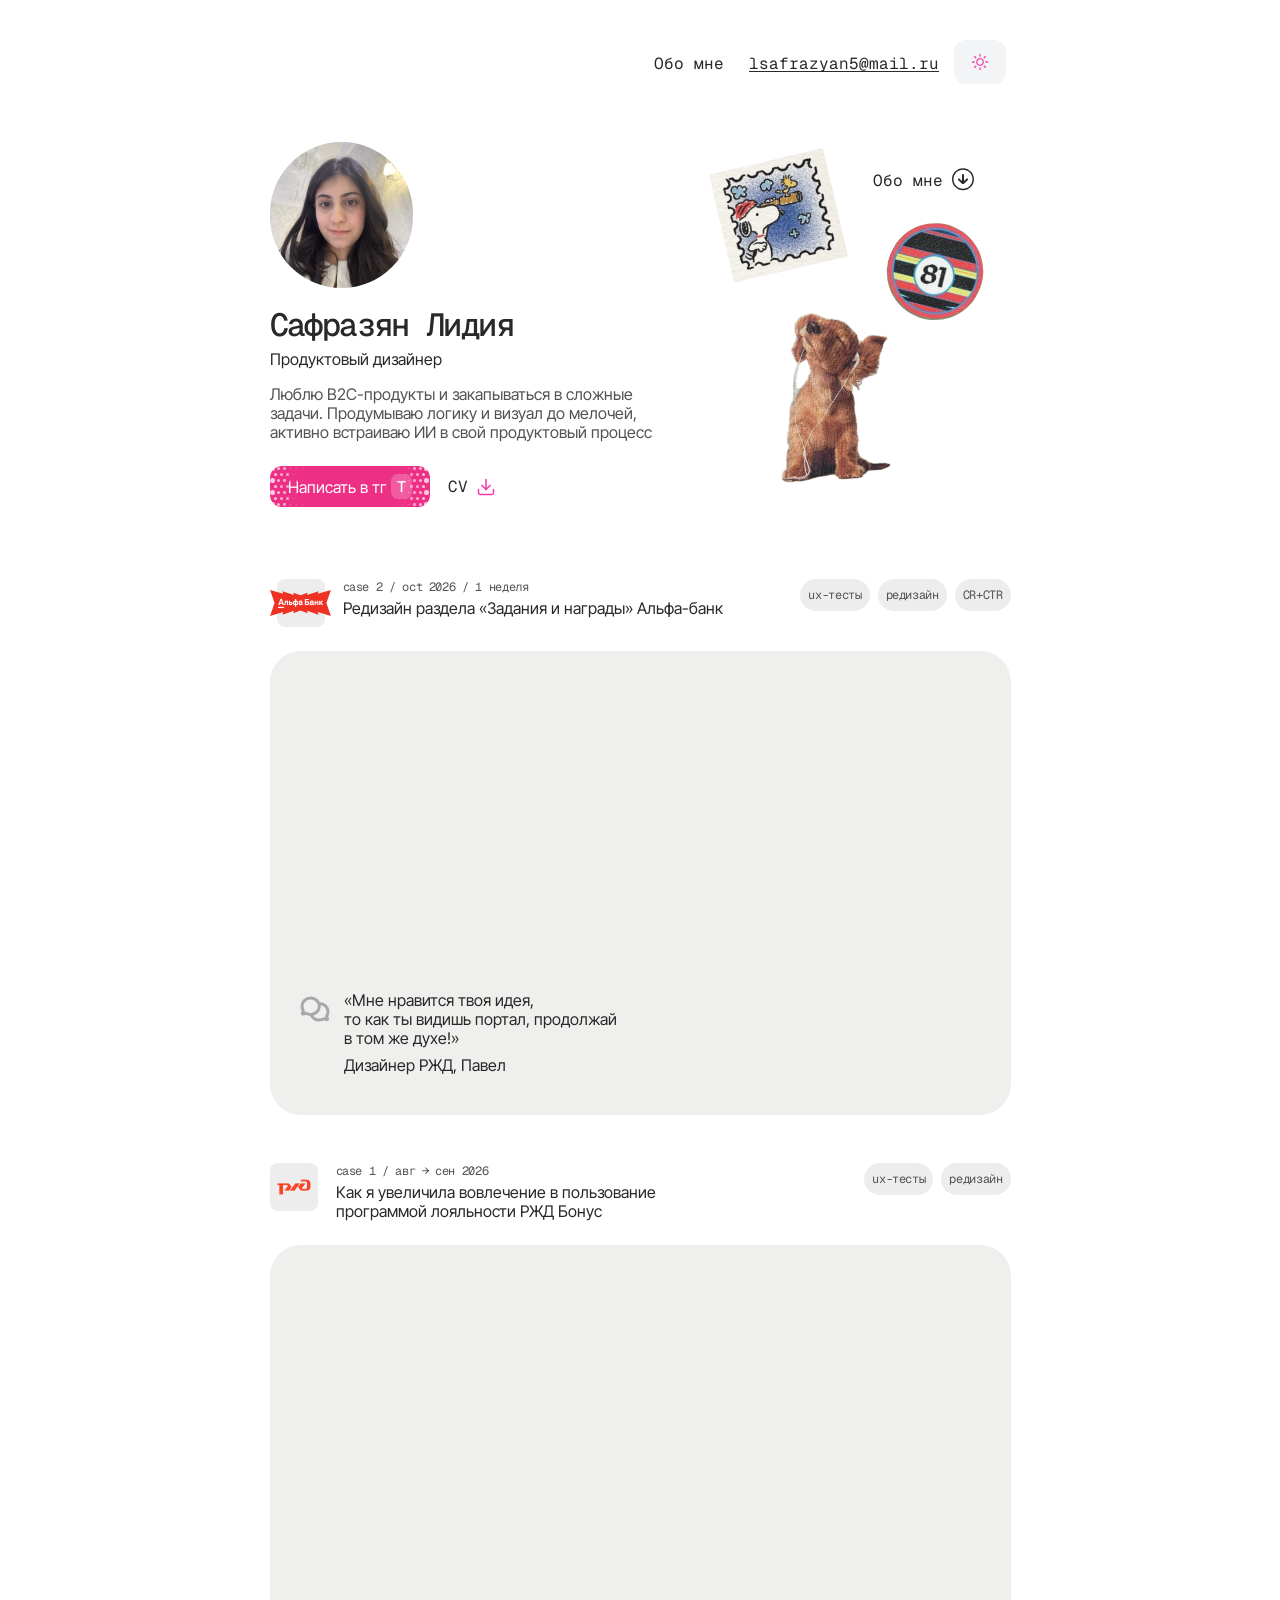
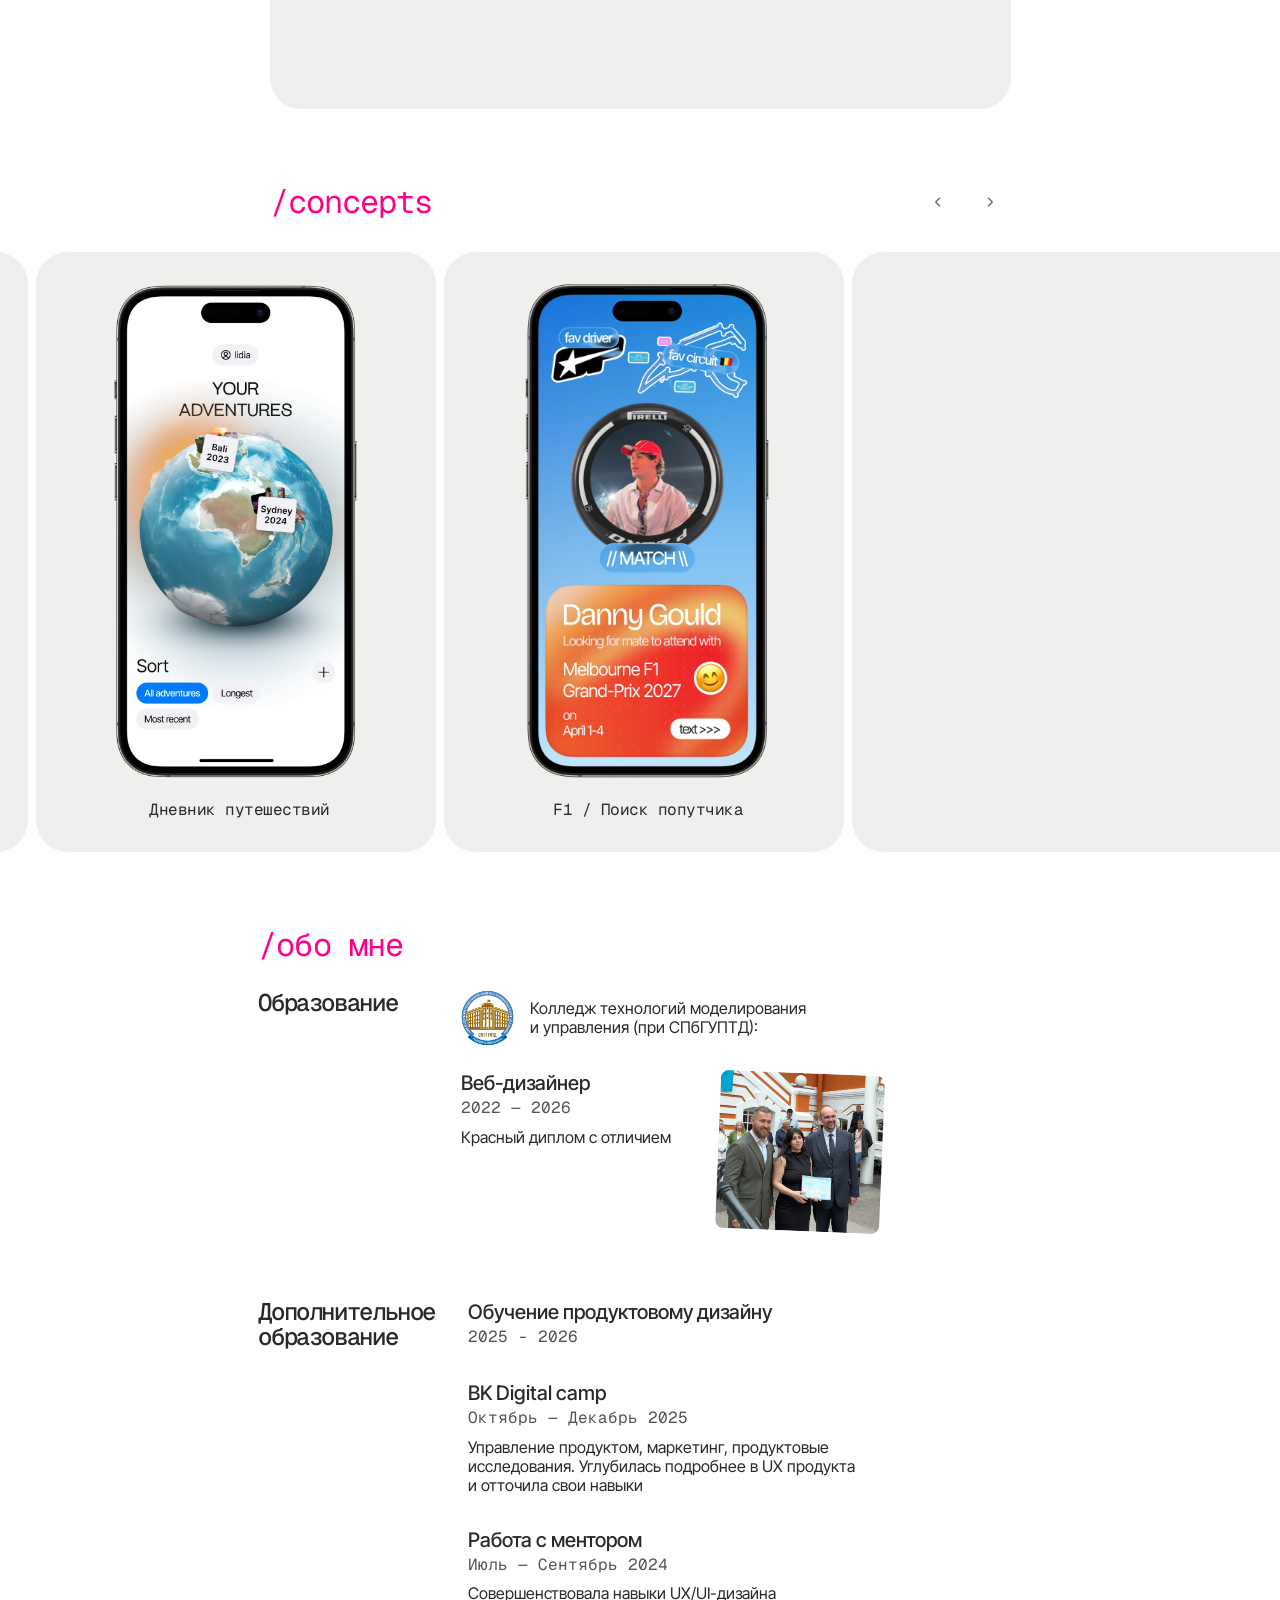
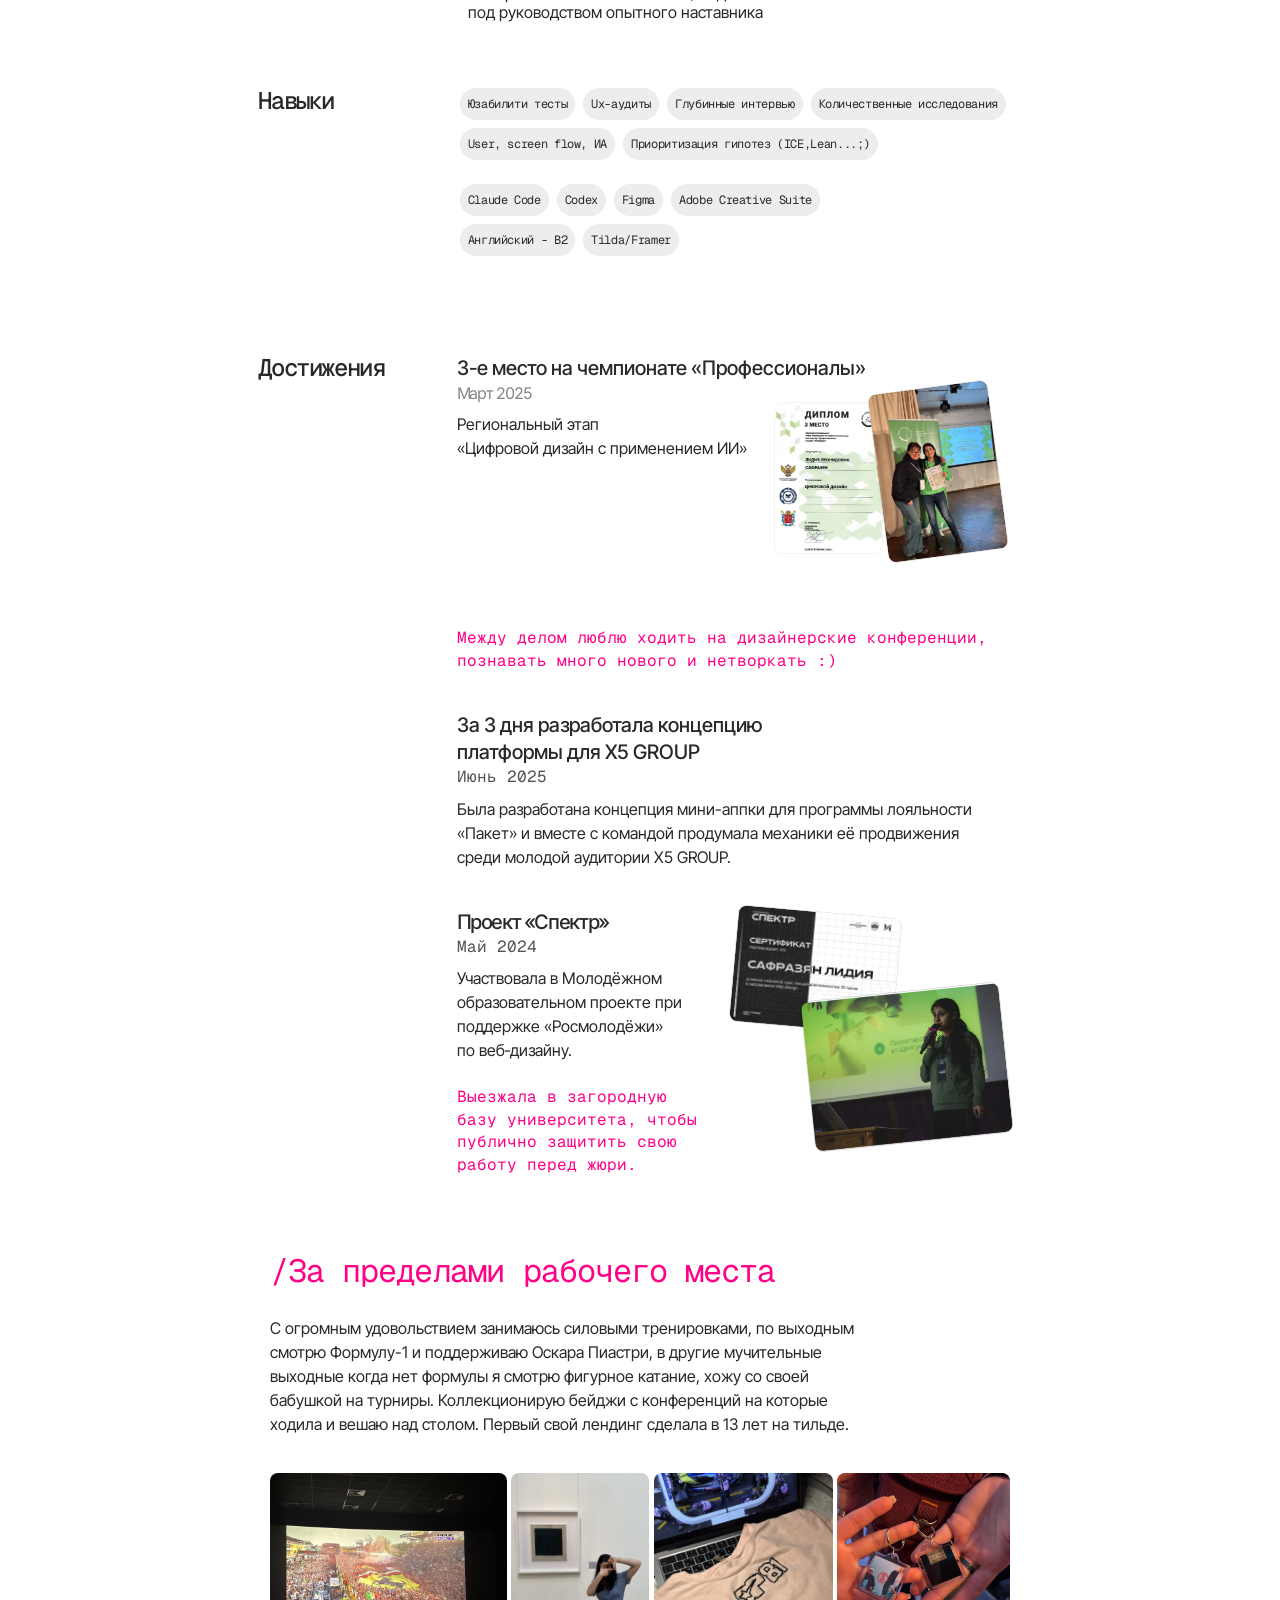
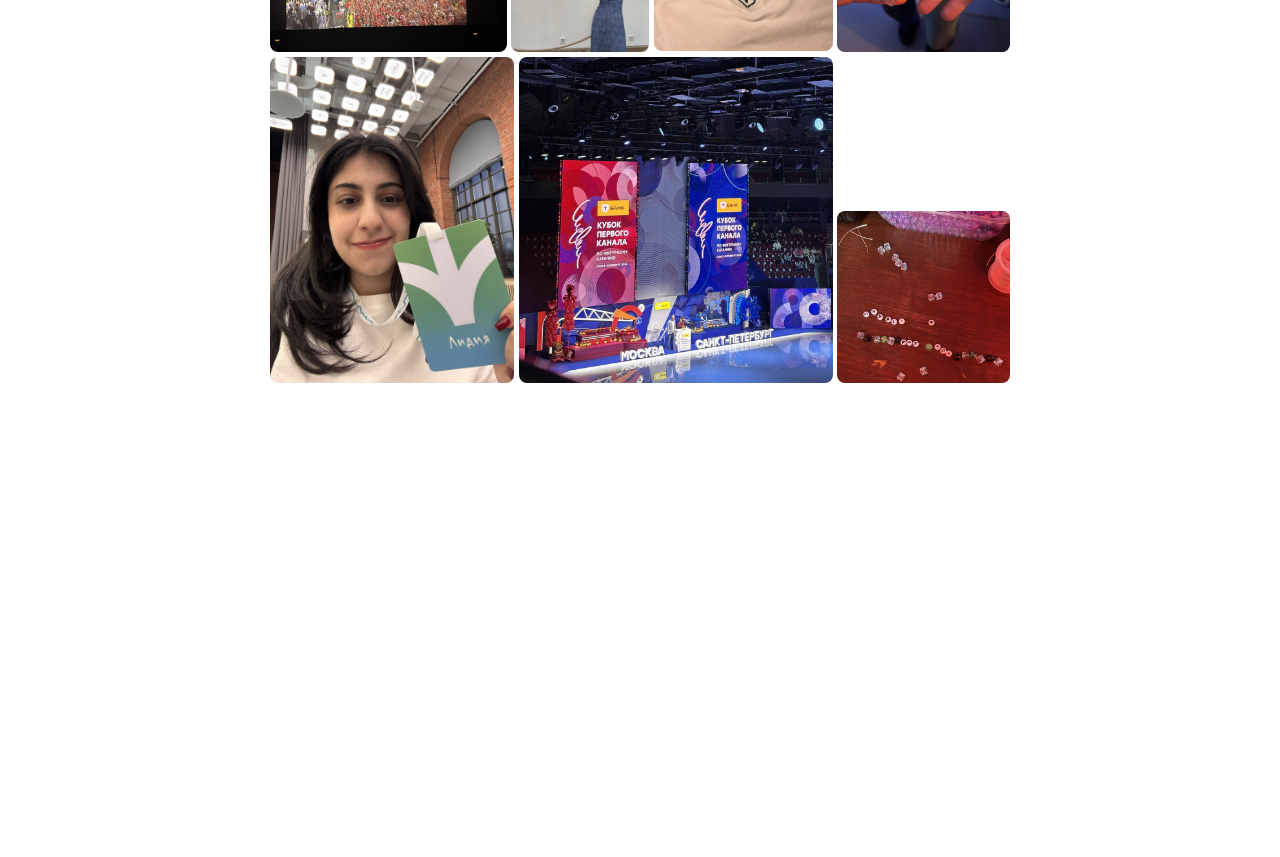
==== commit f403e178: "Restore button surfaces, remove photo captions, and optimize homepage images" ====
--- a/index.html
+++ b/index.html
@@ -25,7 +25,7 @@
 <link rel="stylesheet" href="css/home-controls.css?v=20261120">
 </head>
 <body>
-<main xmlns="http://www.w3.org/2000/svg" class="layout-1" data-node-id="178:4" id="top"><button class="layout-2 theme-toggle" data-node-id="182:35" type="button" id="theme-toggle" aria-label="Включить тёмную тему" aria-pressed="false"><span class="theme-icon" aria-hidden="true"><svg class="theme-glyph theme-sun" data-icon="sf:sun.max" aria-hidden="true" width="24" height="24" viewBox="0 0 640 640" fill="currentColor"><path fill-rule="evenodd" d="M311.31,579.47 C308.14,577.89 305.15,575.38 303.36,572.80 L300.50,568.67 L300.21,536.37 C299.94,506.04 300.04,503.84 301.86,500.29 C308.44,487.45 326.03,484.79 335.70,495.17 C340.70,500.53 341.00,502.77 341.00,535.35 C341.00,568.87 340.84,569.92 334.83,575.70 C327.91,582.35 319.72,583.66 311.31,579.47 Z M140.49,509.14 C129.76,504.26 125.20,491.25 130.57,480.86 C132.84,476.47 173.53,436.77 177.81,434.78 C184.52,431.64 194.38,432.92 200.01,437.66 C206.57,443.18 208.90,453.51 205.45,461.78 C203.34,466.84 163.91,506.57 158.50,509.09 C153.41,511.46 145.66,511.48 140.49,509.14 Z M482.50,509.58 C480.85,508.84 469.55,498.17 457.39,485.86 C436.47,464.71 435.21,463.22 434.05,458.30 C430.68,444.00 442.27,431.58 457.32,433.35 C459.97,433.67 463.57,434.81 465.32,435.90 C467.07,436.98 478.01,447.46 489.63,459.19 C509.87,479.61 510.80,480.72 511.86,485.72 C514.12,496.40 509.56,505.36 499.78,509.45 C495.25,511.34 486.57,511.40 482.50,509.58 Z M300.74,441.44 C274.75,437.40 252.93,426.01 232.93,406.05 C210.49,383.65 198.91,357.47 197.29,325.50 C195.95,298.95 204.62,269.45 219.91,248.50 C235.27,227.46 258.59,210.37 282.50,202.64 C305.98,195.05 334.68,195.06 358.87,202.68 C387.65,211.74 415.57,235.38 429.81,262.75 C449.93,301.43 448.04,348.31 424.84,385.69 C418.31,396.23 402.57,412.68 391.50,420.57 C365.75,438.90 332.92,446.45 300.74,441.44 Z M342.57,403.15 C358.98,398.88 371.36,391.62 382.90,379.47 C399.27,362.24 407.00,343.16 407.00,320.00 C407.00,296.70 398.36,275.81 381.82,259.12 C368.74,245.92 353.16,237.95 334.56,234.95 C325.23,233.44 306.81,234.21 298.56,236.46 C269.42,244.38 248.07,264.47 237.84,293.58 C235.13,301.28 234.63,304.26 234.21,315.38 C233.46,335.19 236.67,348.42 246.08,364.24 C250.68,371.99 261.74,384.17 269.04,389.53 C278.72,396.64 295.32,403.30 308.50,405.36 C315.45,406.44 334.67,405.20 342.57,403.15 Z M74.34,340.04 C62.75,337.28 55.86,325.67 58.96,314.15 C60.45,308.61 67.04,301.90 72.62,300.23 C77.95,298.64 130.21,298.52 136.44,300.09 C141.81,301.44 147.44,305.98 150.03,311.06 C153.93,318.70 151.69,329.72 145.09,335.27 C139.06,340.35 134.29,341.01 104.57,340.90 C89.68,340.84 76.08,340.46 74.34,340.04 Z M503.22,339.11 C494.10,335.96 489.00,329.14 489.00,320.10 C489.00,313.74 490.06,311.04 494.50,306.13 C500.51,299.48 503.27,299.00 535.24,299.00 C553.17,299.00 564.77,299.42 567.75,300.17 C576.10,302.27 583.02,311.55 582.99,320.62 C582.98,325.01 578.62,333.42 575.04,335.97 C568.73,340.47 564.49,341.00 535.59,340.97 C512.02,340.94 507.81,340.70 503.22,339.11 Z M177.50,205.08 C172.49,202.74 131.56,161.76 129.98,157.50 C128.53,153.63 128.54,145.34 129.99,141.50 C133.92,131.12 148.71,125.69 158.79,130.93 C163.36,133.31 203.19,173.28 205.40,177.70 C207.55,182.00 207.40,190.53 205.09,195.62 C200.74,205.20 187.47,209.75 177.50,205.08 Z M446.00,205.41 C436.75,201.41 431.75,191.50 434.04,181.70 C435.18,176.78 436.40,175.34 456.87,154.67 C468.77,142.67 480.17,131.98 482.21,130.92 C486.67,128.61 495.27,128.37 500.13,130.42 C503.63,131.90 509.03,137.03 510.75,140.50 C512.81,144.67 513.12,150.09 511.59,155.30 C510.19,160.06 508.22,162.34 488.28,182.21 C474.22,196.23 465.18,204.47 462.78,205.46 C458.10,207.40 450.55,207.38 446.00,205.41 Z M312.50,149.62 C306.68,146.88 303.70,143.93 301.55,138.77 C300.26,135.70 300.00,129.79 300.00,104.19 C300.00,73.80 300.04,73.25 302.33,68.91 C303.61,66.48 306.57,63.15 308.91,61.50 C312.71,58.83 313.97,58.50 320.50,58.50 C327.03,58.50 328.29,58.83 332.09,61.50 C334.43,63.15 337.41,66.52 338.71,68.98 C341.08,73.46 341.08,73.47 340.79,105.65 L340.50,137.83 L337.49,142.17 C334.11,147.05 325.57,152.01 320.57,151.99 C318.88,151.98 315.25,150.92 312.50,149.62 Z"></path></svg><svg class="theme-glyph theme-moon" data-icon="sf:moon" data-source="SF-Pro-Regular" aria-hidden="true" width="24" height="24" viewBox="0 0 24 24" fill="currentColor"><path transform="translate(0.953780 26.598318) scale(0.021126 -0.021126)" d="M543 265Q421 265 320.0 324.5Q219 384 159.5 484.5Q100 585 100 707Q100 796 133.0 875.0Q166 954 225.5 1015.5Q285 1077 366 1112Q390 1123 404.5 1110.0Q419 1097 409 1070Q399 1044 392.0 1006.5Q385 969 385 936Q385 748 488.0 644.5Q591 541 779 541Q810 541 845.0 546.5Q880 552 904 560Q926 567 939.0 553.0Q952 539 940 515Q890 411 785.0 338.0Q680 265 543 265Z"></path></svg></span></button><a class="layout-4" data-node-id="189:397" href="#about">Обо мне</a><div class="layout-5" data-node-id="183:45"><a class="layout-6" href="mailto:lsafrazyan5@mail.ru" data-node-id="183:41" target="_blank"><p class="layout-7">lsafrazyan5@mail.ru</p></a></div><div class="layout-8 home-photo" data-node-id="189:491"><img alt="Диплом чемпионата «Профессионалы»" class="layout-9" src="assets/home-20261120/img34Dc73B6F96.png" decoding="async" data-home-zoom=""></div><div class="layout-10 home-photo" data-node-id="189:492"><div class="layout-11"><div class="layout-12"><img alt="Награждение на чемпионате" class="layout-9" src="assets/home-20261120/imgA284324Eae.png" decoding="async" data-home-zoom=""></div></div></div><div class="layout-13 home-photo" data-node-id="189:566"><div class="layout-14"><div class="layout-15"><img alt="Сертификат проекта «Спектр»" class="layout-9" src="assets/home-20261120/imgWebDesign20247C5E675C24.png" decoding="async" data-home-zoom=""></div></div></div><div class="layout-16 home-photo" data-node-id="189:567"><div class="layout-17"><div class="layout-18"><div class="layout-19"><img alt="Защита проекта на сцене" class="layout-20" src="assets/home-20261120/imgCe5Dfddb26.png" decoding="async" data-home-zoom=""></div></div></div></div><div class="layout-21" data-node-id="194:787"><div class="layout-22" data-node-id="194:786"><div class="layout-22" data-node-id="194:779"><section class="layout-23" data-node-id="194:775" aria-label="Знакомство и кейсы"><div class="layout-24 home-hero" data-node-id="194:774"><div class="layout-25" data-node-id="194:768"><div class="layout-26" data-node-id="194:765"><div class="layout-27" data-node-id="194:764"><div class="layout-28" data-node-id="185:192"><img alt="Лидия Сафразян" class="layout-29" src="assets/home-20261120/imgImg480921.png" decoding="async"></div><div class="layout-30" data-node-id="194:763"><h1 class="layout-31" data-node-id="182:38">Сафразян Лидия</h1><p class="layout-32" data-node-id="182:39">Продуктовый дизайнер</p></div></div><p class="layout-33" data-node-id="183:40">Люблю B2C-продукты и закапываться в сложные задачи. Продумываю логику и визуал до мелочей, активно встраиваю ИИ в свой продуктовый процесс</p></div><div class="layout-34" data-node-id="194:767"><a class="write tg-fx home-write home-telegram" data-node-id="182:32" href="https://t.me/sellywood" target="_blank" rel="noopener noreferrer" aria-label="Написать в Telegram"><span>Написать в тг</span><span class="keys" aria-hidden="true"><i class="key">T</i></span></a><a class="layout-38 home-cv resume-link--download" data-node-id="194:766" href="assets/lidia-safrazyan-resume.pdf" download="Лидия Сафразян — резюме.pdf" aria-label="Скачать резюме"><p class="layout-39" data-node-id="182:37">CV</p><span class="home-download" data-node-id="183:43" aria-hidden="true"><svg class="resume-download-icon" width="20" height="20" viewBox="0 0 24 24" fill="none" stroke="currentColor" stroke-width="1.8" stroke-linecap="round" stroke-linejoin="round" aria-hidden="true"><g class="resume-download-arrow"><path d="M12 3v12"></path><path d="m7 10 5 5 5-5"></path></g><path class="resume-download-tray" d="M21 15v4a2 2 0 0 1-2 2H5a2 2 0 0 1-2-2v-4"></path></svg></span></a></div></div><div class="layout-42 home-collage" data-node-id="194:772"><div class="layout-43 home-art" data-node-id="194:754"><div class="layout-44" data-node-id="194:757"><div class="layout-36"><img alt="Собака" class="layout-45" src="assets/home-20261120/img1.png" decoding="async" data-home-zoom="" data-full="assets/home-20261120/dog-full.png"></div></div></div><div class="layout-46 home-art" data-node-id="187:12"><div class="layout-47"><div class="layout-48"><img alt="Значок Формулы-1" class="layout-49" src="assets/home-20261120/imgImage95.png" decoding="async" data-home-zoom="" data-full="assets/home-20261120/f1-full.png"></div></div></div><div class="layout-50 home-art" data-node-id="187:10"><div class="layout-51"><div class="layout-52"><div class="layout-53"><img alt="Бейдж конференции" class="layout-54" src="assets/home-20261120/imgImage94.png" decoding="async" data-home-zoom="" data-full="assets/home-20261120/badge-full.png"></div></div></div></div><a class="layout-55" data-node-id="194:773" href="#about" aria-label="Обо мне"><span class="layout-56" data-node-id="189:398">Обо мне</span><div class="layout-57" data-node-id="189:403"><div class="layout-58"><div class="layout-59"><img alt="" class="layout-60" src="assets/home-20261120/imgArrowUpCircle.svg" decoding="async"></div></div></div></a></div></div><div class="layout-61" data-node-id="188:182"><a class="layout-62" data-node-id="188:180" href="case/alfa-bank.html" aria-label="Кейс: Альфа-Банк"><div class="layout-63" data-node-id="188:173"><div class="layout-64" data-node-id="188:171"><div class="layout-42" data-node-id="188:170"><div class="layout-65" data-node-id="187:124"></div><div class="layout-66" data-node-id="187:151"><img alt="Альфа-Банк" class="layout-60" src="assets/home-20261120/imgAlfaFullRockstarL1.svg" decoding="async"></div></div><div class="layout-67" data-node-id="188:169"><p class="layout-68" data-node-id="187:119">case 2 / oct 2026 / 1 неделя</p><p class="layout-69" data-node-id="187:118">Редизайн раздела «Задания и награды» Альфа-банк</p></div></div><div class="layout-38" data-node-id="188:172"><div class="layout-70" data-node-id="187:120"><p class="layout-71" data-node-id="187:121">ux-тесты</p></div><div class="layout-70" data-node-id="187:122"><p class="layout-71" data-node-id="187:123">редизайн</p></div><div class="layout-70" data-node-id="187:164"><p class="layout-71" data-node-id="187:165">CR+CTR</p></div></div></div><div class="layout-72" data-node-id="187:126"><div class="layout-73" data-node-id="187:103"><div class="layout-74" data-node-id="187:104"><div class="layout-75" data-node-id="187:105"><img alt="" class="layout-60" src="assets/home-20261120/imgSparklingLine.svg" decoding="async"></div><p class="layout-76" data-node-id="187:107">«Мне нравится твоя идея,<br>то как ты видишь портал, продолжай<br>в том же духе!»</p></div><div class="layout-77" data-node-id="187:108"><p class="layout-78" data-node-id="187:109">Дизайнер РЖД, Павел</p></div></div></div></a><a class="layout-79" data-node-id="188:179" href="case/rzd-bonus.html" aria-label="Кейс: РЖД Бонус"><div class="layout-63" data-node-id="188:177"><div class="layout-80" data-node-id="188:175"><div class="layout-81" data-node-id="183:51"><div class="layout-82" data-node-id="186:202"><img alt="РЖД" class="layout-83" src="assets/home-20261120/imgImage96.png" decoding="async"></div></div><div class="layout-84" data-node-id="188:174"><p class="layout-68" data-node-id="186:250">case 1 / авг → сен 2026</p><p class="layout-69" data-node-id="186:249">Как я увеличила вовлечение в пользование программой лояльности РЖД Бонус</p></div></div><div class="layout-38" data-node-id="188:176"><div class="layout-70" data-node-id="187:9"><p class="layout-71" data-node-id="187:8">ux-тесты</p></div><div class="layout-70" data-node-id="187:14"><p class="layout-71" data-node-id="187:15">редизайн</p></div></div></div><div class="layout-85" data-node-id="187:7"></div></a></div></section><section class="layout-86" data-node-id="194:778" aria-label="Концепты"><div class="layout-87" data-node-id="194:777"><h2 class="layout-88" data-node-id="188:184">/concepts</h2><div class="layout-89" data-node-id="194:776"><button class="layout-90 concept-arrow" data-node-id="189:362" type="button" data-direction="-1" aria-label="Предыдущий концепт"><div class="layout-91" data-node-id="I189:362;6178:8903"><img alt="" class="layout-60" src="assets/home-20261120/imgChevronBack.svg" decoding="async"></div></button><button class="layout-90 concept-arrow" data-node-id="189:372" type="button" data-direction="1" aria-label="Следующий концепт"><div class="layout-91" data-node-id="I189:372;6178:8907"><img alt="" class="layout-60" src="assets/home-20261120/imgChevronForward.svg" decoding="async"></div></button></div></div><div class="layout-92" data-node-id="188:187" id="concept-track" aria-label="Концепты"><div class="layout-93" data-node-id="188:185"><div class="layout-94" data-node-id="194:807"><div class="layout-36"><img alt="Платформа для поиска работы" class="layout-95" src="assets/home-20261120/img3.png" decoding="async"></div></div><p class="layout-96" data-node-id="194:809">Платформа для поиска работы</p></div><div class="layout-97" data-node-id="188:188"><div class="layout-98" data-node-id="189:387"><div class="layout-36"><img alt="Дневник путешествий" class="layout-99" src="assets/home-20261120/imgPreview41.png" decoding="async"></div></div><p class="layout-100" data-node-id="189:389">Дневник путешествий</p></div><div class="layout-97" data-node-id="188:190"><div class="layout-101" data-node-id="189:391"><div class="layout-36"><img alt="F1 — поиск попутчика" class="layout-102" src="assets/home-20261120/imgPreview61.png" decoding="async"></div></div><p class="layout-103" data-node-id="189:393">F1 / Поиск попутчика</p></div><div class="layout-104" data-node-id="188:186"></div></div></section></div><section class="layout-105" data-node-id="194:785" aria-label="Обо мне"><h2 class="layout-106" data-node-id="189:405" id="about">/обо мне</h2><div class="layout-107" data-node-id="194:784"><div class="layout-108" data-node-id="194:783"><h3 class="layout-109" data-node-id="189:570">Образование</h3><div class="layout-110" data-node-id="189:571"><div class="layout-111" data-node-id="189:575"><div class="layout-112" data-node-id="194:780"><div class="layout-113" data-node-id="189:572"><div class="layout-114" data-node-id="189:573"><div class="layout-36"><img alt="Логотип колледжа" class="layout-115" src="assets/home-20261120/imgImage1.png" decoding="async"></div></div><p class="layout-116" data-node-id="189:574">Колледж технологий моделирования<br>и управления (при СПбГУПТД):</p></div><div class="layout-117" data-node-id="189:603"><div class="layout-118" data-node-id="189:576"><div class="layout-110" data-node-id="189:577"><p class="layout-119" data-node-id="189:578">Веб-дизайнер</p><div class="layout-110" data-node-id="189:579"><p class="layout-120" data-node-id="189:580">2022 — 2026</p></div></div><p class="layout-116" data-node-id="189:581">Красный диплом с отличием</p></div><div class="layout-121 home-photo" data-node-id="189:582"><div class="layout-122"><div class="layout-123"><div class="layout-19"><img alt="Выпускной" class="layout-124" src="assets/home-20261120/imgImg47651.png" decoding="async" data-home-zoom=""></div></div></div></div></div></div></div></div></div><div class="layout-125" data-node-id="189:501"><div class="layout-110" data-node-id="189:502"><h3 class="layout-126" data-node-id="189:503">Дополнительное образование</h3></div><div class="layout-127" data-node-id="189:504"><div class="layout-128" data-node-id="189:505"><div class="layout-128" data-node-id="189:506"><div class="layout-110" data-node-id="189:507"><p class="layout-119" data-node-id="189:508">Обучение продуктовому дизайну</p><div class="layout-110" data-node-id="189:509"><p class="layout-120" data-node-id="189:510">2025 - 2026</p></div></div></div></div><div class="layout-128" data-node-id="189:512"><div class="layout-129" data-node-id="189:513"><div class="layout-110" data-node-id="189:514"><p class="layout-119" data-node-id="189:515">BK Digital camp</p><div class="layout-110" data-node-id="189:516"><p class="layout-120" data-node-id="189:517">Октябрь — Декабрь 2025</p></div></div><p class="layout-130" data-node-id="189:518">Управление продуктом, маркетинг, продуктовые исследования. Углубилась подробнее в UX продукта<br>и отточила свои навыки</p></div></div><div class="layout-128" data-node-id="189:519"><div class="layout-129" data-node-id="189:520"><div class="layout-110" data-node-id="189:521"><p class="layout-119" data-node-id="189:522">Работа с ментором</p><div class="layout-110" data-node-id="189:523"><p class="layout-120" data-node-id="189:524">Июль — Сентябрь 2024</p></div></div><p class="layout-131" data-node-id="189:525">Совершенствовала навыки UX/UI-дизайна под руководством опытного наставника</p></div></div></div></div><div class="layout-132" data-node-id="189:526"><div class="layout-110" data-node-id="189:527"><h3 class="layout-133" data-node-id="189:528">Навыки</h3></div><div class="layout-134" data-node-id="189:642"><div class="layout-110" data-node-id="189:623"><div class="layout-118" data-node-id="189:624"><div class="layout-38" data-node-id="189:625"><div class="layout-70" data-node-id="189:628"><p class="layout-135" data-node-id="189:629">Юзабилити тесты</p></div><div class="layout-70" data-node-id="189:626"><p class="layout-135" data-node-id="189:627">Ux-аудиты</p></div><div class="layout-70" data-node-id="189:630"><p class="layout-135" data-node-id="189:631">Глубинные интервью</p></div><div class="layout-70" data-node-id="189:632"><p class="layout-135" data-node-id="189:633">Количественные исследования</p></div></div><div class="layout-136" data-node-id="189:634"><div class="layout-70" data-node-id="189:635"><p class="layout-135" data-node-id="189:636">User, screen flow, ИА</p></div><div class="layout-70" data-node-id="189:637"><p class="layout-135" data-node-id="189:638">Приоритизация гипотез (ICE,Lean...;)</p></div></div></div></div><div class="layout-118" data-node-id="189:529"><div class="layout-118" data-node-id="189:608"><div class="layout-38" data-node-id="189:621"><div class="layout-70" data-node-id="189:609"><p class="layout-135" data-node-id="189:610">Claude Code</p></div><div class="layout-70" data-node-id="189:611"><p class="layout-135" data-node-id="189:612">Codex</p></div><div class="layout-70" data-node-id="189:613"><p class="layout-135" data-node-id="189:614">Figma</p></div><div class="layout-70" data-node-id="189:615"><p class="layout-135" data-node-id="189:616">Adobe Creative Suite</p></div></div><div class="layout-136" data-node-id="189:622"><div class="layout-70" data-node-id="189:619"><p class="layout-135" data-node-id="189:620">Английский - B2</p></div><div class="layout-70" data-node-id="189:617"><p class="layout-135" data-node-id="189:618">Tilda/Framer</p></div></div></div><div class="layout-137" data-node-id="189:533"></div></div></div></div><div class="layout-138" data-node-id="189:541"><div class="layout-110" data-node-id="189:542"><h3 class="layout-109" data-node-id="189:543">Достижения</h3></div><div class="layout-139" data-node-id="189:544"><div class="layout-140" data-node-id="189:545"><div class="layout-141" data-node-id="189:683"><div class="layout-128" data-node-id="189:546"><div class="layout-129" data-node-id="189:547"><div class="layout-110" data-node-id="189:548"><p class="layout-119" data-node-id="189:549">3-е место на чемпионате «Профессионалы»</p><div class="layout-110" data-node-id="189:550"><p class="layout-142" data-node-id="189:551">Март 2025</p></div></div><p class="layout-143" data-node-id="189:552">Региональный этап<br>«Цифровой дизайн с применением ИИ»</p></div></div><p class="layout-144" data-node-id="189:553">Между делом люблю ходить на дизайнерские конференции,<br>познавать много нового и нетворкать :)</p></div><div class="layout-140" data-node-id="189:697"><div class="layout-129" data-node-id="189:554"><div class="layout-110" data-node-id="189:555"><p class="layout-145" data-node-id="189:556">За 3 дня разработала концепцию платформы для X5 GROUP</p><div class="layout-110" data-node-id="189:557"><p class="layout-120" data-node-id="189:558">Июнь 2025</p></div></div><p class="layout-146" data-node-id="189:559">Была разработана концепция мини-аппки для программы лояльности «Пакет» и вместе с командой продумала механики её продвижения среди молодой аудитории X5 GROUP.</p></div><div class="layout-147" data-node-id="189:560"><div class="layout-129" data-node-id="189:696"><div class="layout-110" data-node-id="189:561"><p class="layout-148" data-node-id="189:562">Проект «Спектр»</p><div class="layout-110" data-node-id="189:563"><p class="layout-120" data-node-id="189:564">Май 2024</p></div></div><p class="layout-149" data-node-id="189:565">Участвовала в Молодёжном образовательном проекте при поддержке «Росмолодёжи»<br>по веб‑дизайну.</p></div><p class="layout-150" data-node-id="189:694">Выезжала в загородную базу университета, чтобы публично защитить свою работу перед жюри.</p></div></div></div></div></div></div></section></div><section class="layout-151" data-node-id="191:744" aria-label="За пределами рабочего места"><div class="layout-152" data-node-id="191:743"><h2 class="layout-153" data-node-id="189:711">/За пределами рабочего места</h2><p class="layout-154" data-node-id="189:712">С огромным удовольствием занимаюсь силовыми тренировками, по выходным смотрю Формулу-1 и поддерживаю Оскара Пиастри, в другие мучительные выходные когда нет формулы я смотрю фигурное катание, хожу со своей бабушкой на турниры. Коллекционирую бейджи с конференций на которые ходила и вешаю над столом. Первый свой лендинг сделала в 13 лет на тильде.</p></div><div class="layout-42" data-node-id="191:740" aria-label="Фотографии из жизни"><div class="layout-155" data-node-id="189:728"><div class="layout-19"><img alt="Фигурное катание" class="layout-156" src="assets/home-20261120/imgImg43901.png" decoding="async" data-home-zoom=""></div></div><div class="layout-157" data-node-id="189:729"><div class="layout-19"><img alt="Тренировка" class="layout-158" src="assets/home-20261120/imgImg45931.png" decoding="async" data-home-zoom=""></div></div><div class="layout-159" data-node-id="189:730"><img alt="Бейджи конференций" class="layout-9" src="assets/home-20261120/imgImg46491.png" decoding="async" data-home-zoom=""></div><div class="layout-160" data-node-id="189:731"><img alt="На конференции" class="layout-9" src="assets/home-20261120/imgImg47481.png" decoding="async" data-home-zoom=""></div><div class="layout-161" data-node-id="189:732"><div class="layout-19"><img alt="Фотография у зеркала" class="layout-162" src="assets/home-20261120/imgImg03491.png" decoding="async" data-home-zoom=""></div></div><div class="layout-163" data-node-id="189:733"><div class="layout-19"><img alt="Формула-1" class="layout-164" src="assets/home-20261120/imgImg27611.png" decoding="async" data-home-zoom=""></div></div><div class="layout-165" data-node-id="191:735"><div class="layout-19"><img alt="Турнир по фигурному катанию" class="layout-166" src="assets/home-20261120/imgImg44351.png" decoding="async" data-home-zoom=""></div></div><div class="layout-167" data-node-id="191:736"><div class="layout-168"><img alt="Домашняя мастерская" class="layout-169" src="assets/home-20261120/imgCamphoto18049285871.png" decoding="async" data-home-zoom=""></div></div><div class="layout-170" data-node-id="191:737"><div class="layout-19"><img alt="Домашняя мастерская" class="layout-169" src="assets/home-20261120/imgCamphoto18049285871.png" decoding="async" data-home-zoom=""></div></div></div></section></div></main>
+<main xmlns="http://www.w3.org/2000/svg" class="layout-1" data-node-id="178:4" id="top"><button class="layout-2 theme-toggle" data-node-id="182:35" type="button" id="theme-toggle" aria-label="Включить тёмную тему" aria-pressed="false"><span class="theme-icon" aria-hidden="true"><svg class="theme-glyph theme-sun" data-icon="sf:sun.max" aria-hidden="true" width="24" height="24" viewBox="0 0 640 640" fill="currentColor"><path fill-rule="evenodd" d="M311.31,579.47 C308.14,577.89 305.15,575.38 303.36,572.80 L300.50,568.67 L300.21,536.37 C299.94,506.04 300.04,503.84 301.86,500.29 C308.44,487.45 326.03,484.79 335.70,495.17 C340.70,500.53 341.00,502.77 341.00,535.35 C341.00,568.87 340.84,569.92 334.83,575.70 C327.91,582.35 319.72,583.66 311.31,579.47 Z M140.49,509.14 C129.76,504.26 125.20,491.25 130.57,480.86 C132.84,476.47 173.53,436.77 177.81,434.78 C184.52,431.64 194.38,432.92 200.01,437.66 C206.57,443.18 208.90,453.51 205.45,461.78 C203.34,466.84 163.91,506.57 158.50,509.09 C153.41,511.46 145.66,511.48 140.49,509.14 Z M482.50,509.58 C480.85,508.84 469.55,498.17 457.39,485.86 C436.47,464.71 435.21,463.22 434.05,458.30 C430.68,444.00 442.27,431.58 457.32,433.35 C459.97,433.67 463.57,434.81 465.32,435.90 C467.07,436.98 478.01,447.46 489.63,459.19 C509.87,479.61 510.80,480.72 511.86,485.72 C514.12,496.40 509.56,505.36 499.78,509.45 C495.25,511.34 486.57,511.40 482.50,509.58 Z M300.74,441.44 C274.75,437.40 252.93,426.01 232.93,406.05 C210.49,383.65 198.91,357.47 197.29,325.50 C195.95,298.95 204.62,269.45 219.91,248.50 C235.27,227.46 258.59,210.37 282.50,202.64 C305.98,195.05 334.68,195.06 358.87,202.68 C387.65,211.74 415.57,235.38 429.81,262.75 C449.93,301.43 448.04,348.31 424.84,385.69 C418.31,396.23 402.57,412.68 391.50,420.57 C365.75,438.90 332.92,446.45 300.74,441.44 Z M342.57,403.15 C358.98,398.88 371.36,391.62 382.90,379.47 C399.27,362.24 407.00,343.16 407.00,320.00 C407.00,296.70 398.36,275.81 381.82,259.12 C368.74,245.92 353.16,237.95 334.56,234.95 C325.23,233.44 306.81,234.21 298.56,236.46 C269.42,244.38 248.07,264.47 237.84,293.58 C235.13,301.28 234.63,304.26 234.21,315.38 C233.46,335.19 236.67,348.42 246.08,364.24 C250.68,371.99 261.74,384.17 269.04,389.53 C278.72,396.64 295.32,403.30 308.50,405.36 C315.45,406.44 334.67,405.20 342.57,403.15 Z M74.34,340.04 C62.75,337.28 55.86,325.67 58.96,314.15 C60.45,308.61 67.04,301.90 72.62,300.23 C77.95,298.64 130.21,298.52 136.44,300.09 C141.81,301.44 147.44,305.98 150.03,311.06 C153.93,318.70 151.69,329.72 145.09,335.27 C139.06,340.35 134.29,341.01 104.57,340.90 C89.68,340.84 76.08,340.46 74.34,340.04 Z M503.22,339.11 C494.10,335.96 489.00,329.14 489.00,320.10 C489.00,313.74 490.06,311.04 494.50,306.13 C500.51,299.48 503.27,299.00 535.24,299.00 C553.17,299.00 564.77,299.42 567.75,300.17 C576.10,302.27 583.02,311.55 582.99,320.62 C582.98,325.01 578.62,333.42 575.04,335.97 C568.73,340.47 564.49,341.00 535.59,340.97 C512.02,340.94 507.81,340.70 503.22,339.11 Z M177.50,205.08 C172.49,202.74 131.56,161.76 129.98,157.50 C128.53,153.63 128.54,145.34 129.99,141.50 C133.92,131.12 148.71,125.69 158.79,130.93 C163.36,133.31 203.19,173.28 205.40,177.70 C207.55,182.00 207.40,190.53 205.09,195.62 C200.74,205.20 187.47,209.75 177.50,205.08 Z M446.00,205.41 C436.75,201.41 431.75,191.50 434.04,181.70 C435.18,176.78 436.40,175.34 456.87,154.67 C468.77,142.67 480.17,131.98 482.21,130.92 C486.67,128.61 495.27,128.37 500.13,130.42 C503.63,131.90 509.03,137.03 510.75,140.50 C512.81,144.67 513.12,150.09 511.59,155.30 C510.19,160.06 508.22,162.34 488.28,182.21 C474.22,196.23 465.18,204.47 462.78,205.46 C458.10,207.40 450.55,207.38 446.00,205.41 Z M312.50,149.62 C306.68,146.88 303.70,143.93 301.55,138.77 C300.26,135.70 300.00,129.79 300.00,104.19 C300.00,73.80 300.04,73.25 302.33,68.91 C303.61,66.48 306.57,63.15 308.91,61.50 C312.71,58.83 313.97,58.50 320.50,58.50 C327.03,58.50 328.29,58.83 332.09,61.50 C334.43,63.15 337.41,66.52 338.71,68.98 C341.08,73.46 341.08,73.47 340.79,105.65 L340.50,137.83 L337.49,142.17 C334.11,147.05 325.57,152.01 320.57,151.99 C318.88,151.98 315.25,150.92 312.50,149.62 Z"></path></svg><svg class="theme-glyph theme-moon" data-icon="sf:moon" data-source="SF-Pro-Regular" aria-hidden="true" width="24" height="24" viewBox="0 0 24 24" fill="currentColor"><path transform="translate(0.953780 26.598318) scale(0.021126 -0.021126)" d="M543 265Q421 265 320.0 324.5Q219 384 159.5 484.5Q100 585 100 707Q100 796 133.0 875.0Q166 954 225.5 1015.5Q285 1077 366 1112Q390 1123 404.5 1110.0Q419 1097 409 1070Q399 1044 392.0 1006.5Q385 969 385 936Q385 748 488.0 644.5Q591 541 779 541Q810 541 845.0 546.5Q880 552 904 560Q926 567 939.0 553.0Q952 539 940 515Q890 411 785.0 338.0Q680 265 543 265Z"></path></svg></span></button><a class="layout-4" data-node-id="189:397" href="#about">Обо мне</a><div class="layout-5" data-node-id="183:45"><a class="layout-6" href="mailto:lsafrazyan5@mail.ru" data-node-id="183:41" target="_blank"><p class="layout-7">lsafrazyan5@mail.ru</p></a></div><div class="layout-8 home-photo" data-node-id="189:491"><img alt="Диплом чемпионата «Профессионалы»" class="layout-9" src="assets/home-20261120/img34Dc73B6F96.webp" decoding="async" data-home-zoom=""></div><div class="layout-10 home-photo" data-node-id="189:492"><div class="layout-11"><div class="layout-12"><img alt="Награждение на чемпионате" class="layout-9" src="assets/home-20261120/imgA284324Eae.webp" decoding="async" data-home-zoom=""></div></div></div><div class="layout-13 home-photo" data-node-id="189:566"><div class="layout-14"><div class="layout-15"><img alt="Сертификат проекта «Спектр»" class="layout-9" src="assets/home-20261120/imgWebDesign20247C5E675C24.webp" decoding="async" data-home-zoom=""></div></div></div><div class="layout-16 home-photo" data-node-id="189:567"><div class="layout-17"><div class="layout-18"><div class="layout-19"><img alt="Защита проекта на сцене" class="layout-20" src="assets/home-20261120/imgCe5Dfddb26.webp" decoding="async" data-home-zoom=""></div></div></div></div><div class="layout-21" data-node-id="194:787"><div class="layout-22" data-node-id="194:786"><div class="layout-22" data-node-id="194:779"><section class="layout-23" data-node-id="194:775" aria-label="Знакомство и кейсы"><div class="layout-24 home-hero" data-node-id="194:774"><div class="layout-25" data-node-id="194:768"><div class="layout-26" data-node-id="194:765"><div class="layout-27" data-node-id="194:764"><div class="layout-28" data-node-id="185:192"><img alt="Лидия Сафразян" class="layout-29" src="assets/home-20261120/imgImg480921.webp" decoding="async"></div><div class="layout-30" data-node-id="194:763"><h1 class="layout-31" data-node-id="182:38">Сафразян Лидия</h1><p class="layout-32" data-node-id="182:39">Продуктовый дизайнер</p></div></div><p class="layout-33" data-node-id="183:40">Люблю B2C-продукты и закапываться в сложные задачи. Продумываю логику и визуал до мелочей, активно встраиваю ИИ в свой продуктовый процесс</p></div><div class="layout-34" data-node-id="194:767"><a class="write tg-fx home-write home-telegram" data-node-id="182:32" href="https://t.me/sellywood" target="_blank" rel="noopener noreferrer" aria-label="Написать в Telegram"><span>Написать в тг</span><span class="keys" aria-hidden="true"><i class="key">T</i></span></a><a class="layout-38 home-cv resume-link--download" data-node-id="194:766" href="assets/lidia-safrazyan-resume.pdf" download="Лидия Сафразян — резюме.pdf" aria-label="Скачать резюме"><p class="layout-39" data-node-id="182:37">CV</p><span class="home-download" data-node-id="183:43" aria-hidden="true"><svg class="resume-download-icon" width="20" height="20" viewBox="0 0 24 24" fill="none" stroke="currentColor" stroke-width="1.8" stroke-linecap="round" stroke-linejoin="round" aria-hidden="true"><g class="resume-download-arrow"><path d="M12 3v12"></path><path d="m7 10 5 5 5-5"></path></g><path class="resume-download-tray" d="M21 15v4a2 2 0 0 1-2 2H5a2 2 0 0 1-2-2v-4"></path></svg></span></a></div></div><div class="layout-42 home-collage" data-node-id="194:772"><div class="layout-43 home-art" data-node-id="194:754"><div class="layout-44" data-node-id="194:757"><div class="layout-36"><img alt="Собака" class="layout-45" src="assets/home-20261120/img1.webp" decoding="async" data-home-zoom="" data-full="assets/home-20261120/dog-full.webp"></div></div></div><div class="layout-46 home-art" data-node-id="187:12"><div class="layout-47"><div class="layout-48"><img alt="Значок Формулы-1" class="layout-49" src="assets/home-20261120/imgImage95.webp" decoding="async" data-home-zoom="" data-full="assets/home-20261120/f1-full.webp"></div></div></div><div class="layout-50 home-art" data-node-id="187:10"><div class="layout-51"><div class="layout-52"><div class="layout-53"><img alt="Бейдж конференции" class="layout-54" src="assets/home-20261120/imgImage94.webp" decoding="async" data-home-zoom="" data-full="assets/home-20261120/badge-full.webp"></div></div></div></div><a class="layout-55" data-node-id="194:773" href="#about" aria-label="Обо мне"><span class="layout-56" data-node-id="189:398">Обо мне</span><div class="layout-57" data-node-id="189:403"><div class="layout-58"><div class="layout-59"><img alt="" class="layout-60" src="assets/home-20261120/imgArrowUpCircle.svg" decoding="async"></div></div></div></a></div></div><div class="layout-61" data-node-id="188:182"><a class="layout-62" data-node-id="188:180" href="case/alfa-bank.html" aria-label="Кейс: Альфа-Банк"><div class="layout-63" data-node-id="188:173"><div class="layout-64" data-node-id="188:171"><div class="layout-42" data-node-id="188:170"><div class="layout-65" data-node-id="187:124"></div><div class="layout-66" data-node-id="187:151"><img alt="Альфа-Банк" class="layout-60" src="assets/home-20261120/imgAlfaFullRockstarL1.svg" decoding="async"></div></div><div class="layout-67" data-node-id="188:169"><p class="layout-68" data-node-id="187:119">case 2 / oct 2026 / 1 неделя</p><p class="layout-69" data-node-id="187:118">Редизайн раздела «Задания и награды» Альфа-банк</p></div></div><div class="layout-38" data-node-id="188:172"><div class="layout-70" data-node-id="187:120"><p class="layout-71" data-node-id="187:121">ux-тесты</p></div><div class="layout-70" data-node-id="187:122"><p class="layout-71" data-node-id="187:123">редизайн</p></div><div class="layout-70" data-node-id="187:164"><p class="layout-71" data-node-id="187:165">CR+CTR</p></div></div></div><div class="layout-72" data-node-id="187:126"><div class="layout-73" data-node-id="187:103"><div class="layout-74" data-node-id="187:104"><div class="layout-75" data-node-id="187:105"><img alt="" class="layout-60" src="assets/home-20261120/imgSparklingLine.svg" decoding="async"></div><p class="layout-76" data-node-id="187:107">«Мне нравится твоя идея,<br>то как ты видишь портал, продолжай<br>в том же духе!»</p></div><div class="layout-77" data-node-id="187:108"><p class="layout-78" data-node-id="187:109">Дизайнер РЖД, Павел</p></div></div></div></a><a class="layout-79" data-node-id="188:179" href="case/rzd-bonus.html" aria-label="Кейс: РЖД Бонус"><div class="layout-63" data-node-id="188:177"><div class="layout-80" data-node-id="188:175"><div class="layout-81" data-node-id="183:51"><div class="layout-82" data-node-id="186:202"><img alt="РЖД" class="layout-83" src="assets/home-20261120/imgImage96.webp" decoding="async"></div></div><div class="layout-84" data-node-id="188:174"><p class="layout-68" data-node-id="186:250">case 1 / авг → сен 2026</p><p class="layout-69" data-node-id="186:249">Как я увеличила вовлечение в пользование программой лояльности РЖД Бонус</p></div></div><div class="layout-38" data-node-id="188:176"><div class="layout-70" data-node-id="187:9"><p class="layout-71" data-node-id="187:8">ux-тесты</p></div><div class="layout-70" data-node-id="187:14"><p class="layout-71" data-node-id="187:15">редизайн</p></div></div></div><div class="layout-85" data-node-id="187:7"></div></a></div></section><section class="layout-86" data-node-id="194:778" aria-label="Концепты"><div class="layout-87" data-node-id="194:777"><h2 class="layout-88" data-node-id="188:184">/concepts</h2><div class="layout-89" data-node-id="194:776"><button class="layout-90 concept-arrow" data-node-id="189:362" type="button" data-direction="-1" aria-label="Предыдущий концепт"><div class="layout-91" data-node-id="I189:362;6178:8903"><img alt="" class="layout-60" src="assets/home-20261120/imgChevronBack.svg" decoding="async"></div></button><button class="layout-90 concept-arrow" data-node-id="189:372" type="button" data-direction="1" aria-label="Следующий концепт"><div class="layout-91" data-node-id="I189:372;6178:8907"><img alt="" class="layout-60" src="assets/home-20261120/imgChevronForward.svg" decoding="async"></div></button></div></div><div class="layout-92" data-node-id="188:187" id="concept-track" aria-label="Концепты"><div class="layout-93" data-node-id="188:185"><div class="layout-94" data-node-id="194:807"><div class="layout-36"><img alt="Платформа для поиска работы" class="layout-95" src="assets/home-20261120/img3.webp" decoding="async"></div></div><p class="layout-96" data-node-id="194:809">Платформа для поиска работы</p></div><div class="layout-97" data-node-id="188:188"><div class="layout-98" data-node-id="189:387"><div class="layout-36"><img alt="Дневник путешествий" class="layout-99" src="assets/home-20261120/imgPreview41.webp" decoding="async"></div></div><p class="layout-100" data-node-id="189:389">Дневник путешествий</p></div><div class="layout-97" data-node-id="188:190"><div class="layout-101" data-node-id="189:391"><div class="layout-36"><img alt="F1 — поиск попутчика" class="layout-102" src="assets/home-20261120/imgPreview61.webp" decoding="async"></div></div><p class="layout-103" data-node-id="189:393">F1 / Поиск попутчика</p></div><div class="layout-104" data-node-id="188:186"></div></div></section></div><section class="layout-105" data-node-id="194:785" aria-label="Обо мне"><h2 class="layout-106" data-node-id="189:405" id="about">/обо мне</h2><div class="layout-107" data-node-id="194:784"><div class="layout-108" data-node-id="194:783"><h3 class="layout-109" data-node-id="189:570">Образование</h3><div class="layout-110" data-node-id="189:571"><div class="layout-111" data-node-id="189:575"><div class="layout-112" data-node-id="194:780"><div class="layout-113" data-node-id="189:572"><div class="layout-114" data-node-id="189:573"><div class="layout-36"><img alt="Логотип колледжа" class="layout-115" src="assets/home-20261120/imgImage1.webp" decoding="async"></div></div><p class="layout-116" data-node-id="189:574">Колледж технологий моделирования<br>и управления (при СПбГУПТД):</p></div><div class="layout-117" data-node-id="189:603"><div class="layout-118" data-node-id="189:576"><div class="layout-110" data-node-id="189:577"><p class="layout-119" data-node-id="189:578">Веб-дизайнер</p><div class="layout-110" data-node-id="189:579"><p class="layout-120" data-node-id="189:580">2022 — 2026</p></div></div><p class="layout-116" data-node-id="189:581">Красный диплом с отличием</p></div><div class="layout-121 home-photo" data-node-id="189:582"><div class="layout-122"><div class="layout-123"><div class="layout-19"><img alt="Выпускной" class="layout-124" src="assets/home-20261120/imgImg47651.webp" decoding="async" data-home-zoom=""></div></div></div></div></div></div></div></div></div><div class="layout-125" data-node-id="189:501"><div class="layout-110" data-node-id="189:502"><h3 class="layout-126" data-node-id="189:503">Дополнительное образование</h3></div><div class="layout-127" data-node-id="189:504"><div class="layout-128" data-node-id="189:505"><div class="layout-128" data-node-id="189:506"><div class="layout-110" data-node-id="189:507"><p class="layout-119" data-node-id="189:508">Обучение продуктовому дизайну</p><div class="layout-110" data-node-id="189:509"><p class="layout-120" data-node-id="189:510">2025 - 2026</p></div></div></div></div><div class="layout-128" data-node-id="189:512"><div class="layout-129" data-node-id="189:513"><div class="layout-110" data-node-id="189:514"><p class="layout-119" data-node-id="189:515">BK Digital camp</p><div class="layout-110" data-node-id="189:516"><p class="layout-120" data-node-id="189:517">Октябрь — Декабрь 2025</p></div></div><p class="layout-130" data-node-id="189:518">Управление продуктом, маркетинг, продуктовые исследования. Углубилась подробнее в UX продукта<br>и отточила свои навыки</p></div></div><div class="layout-128" data-node-id="189:519"><div class="layout-129" data-node-id="189:520"><div class="layout-110" data-node-id="189:521"><p class="layout-119" data-node-id="189:522">Работа с ментором</p><div class="layout-110" data-node-id="189:523"><p class="layout-120" data-node-id="189:524">Июль — Сентябрь 2024</p></div></div><p class="layout-131" data-node-id="189:525">Совершенствовала навыки UX/UI-дизайна под руководством опытного наставника</p></div></div></div></div><div class="layout-132" data-node-id="189:526"><div class="layout-110" data-node-id="189:527"><h3 class="layout-133" data-node-id="189:528">Навыки</h3></div><div class="layout-134" data-node-id="189:642"><div class="layout-110" data-node-id="189:623"><div class="layout-118" data-node-id="189:624"><div class="layout-38" data-node-id="189:625"><div class="layout-70" data-node-id="189:628"><p class="layout-135" data-node-id="189:629">Юзабилити тесты</p></div><div class="layout-70" data-node-id="189:626"><p class="layout-135" data-node-id="189:627">Ux-аудиты</p></div><div class="layout-70" data-node-id="189:630"><p class="layout-135" data-node-id="189:631">Глубинные интервью</p></div><div class="layout-70" data-node-id="189:632"><p class="layout-135" data-node-id="189:633">Количественные исследования</p></div></div><div class="layout-136" data-node-id="189:634"><div class="layout-70" data-node-id="189:635"><p class="layout-135" data-node-id="189:636">User, screen flow, ИА</p></div><div class="layout-70" data-node-id="189:637"><p class="layout-135" data-node-id="189:638">Приоритизация гипотез (ICE,Lean...;)</p></div></div></div></div><div class="layout-118" data-node-id="189:529"><div class="layout-118" data-node-id="189:608"><div class="layout-38" data-node-id="189:621"><div class="layout-70" data-node-id="189:609"><p class="layout-135" data-node-id="189:610">Claude Code</p></div><div class="layout-70" data-node-id="189:611"><p class="layout-135" data-node-id="189:612">Codex</p></div><div class="layout-70" data-node-id="189:613"><p class="layout-135" data-node-id="189:614">Figma</p></div><div class="layout-70" data-node-id="189:615"><p class="layout-135" data-node-id="189:616">Adobe Creative Suite</p></div></div><div class="layout-136" data-node-id="189:622"><div class="layout-70" data-node-id="189:619"><p class="layout-135" data-node-id="189:620">Английский - B2</p></div><div class="layout-70" data-node-id="189:617"><p class="layout-135" data-node-id="189:618">Tilda/Framer</p></div></div></div><div class="layout-137" data-node-id="189:533"></div></div></div></div><div class="layout-138" data-node-id="189:541"><div class="layout-110" data-node-id="189:542"><h3 class="layout-109" data-node-id="189:543">Достижения</h3></div><div class="layout-139" data-node-id="189:544"><div class="layout-140" data-node-id="189:545"><div class="layout-141" data-node-id="189:683"><div class="layout-128" data-node-id="189:546"><div class="layout-129" data-node-id="189:547"><div class="layout-110" data-node-id="189:548"><p class="layout-119" data-node-id="189:549">3-е место на чемпионате «Профессионалы»</p><div class="layout-110" data-node-id="189:550"><p class="layout-142" data-node-id="189:551">Март 2025</p></div></div><p class="layout-143" data-node-id="189:552">Региональный этап<br>«Цифровой дизайн с применением ИИ»</p></div></div><p class="layout-144" data-node-id="189:553">Между делом люблю ходить на дизайнерские конференции,<br>познавать много нового и нетворкать :)</p></div><div class="layout-140" data-node-id="189:697"><div class="layout-129" data-node-id="189:554"><div class="layout-110" data-node-id="189:555"><p class="layout-145" data-node-id="189:556">За 3 дня разработала концепцию платформы для X5 GROUP</p><div class="layout-110" data-node-id="189:557"><p class="layout-120" data-node-id="189:558">Июнь 2025</p></div></div><p class="layout-146" data-node-id="189:559">Была разработана концепция мини-аппки для программы лояльности «Пакет» и вместе с командой продумала механики её продвижения среди молодой аудитории X5 GROUP.</p></div><div class="layout-147" data-node-id="189:560"><div class="layout-129" data-node-id="189:696"><div class="layout-110" data-node-id="189:561"><p class="layout-148" data-node-id="189:562">Проект «Спектр»</p><div class="layout-110" data-node-id="189:563"><p class="layout-120" data-node-id="189:564">Май 2024</p></div></div><p class="layout-149" data-node-id="189:565">Участвовала в Молодёжном образовательном проекте при поддержке «Росмолодёжи»<br>по веб‑дизайну.</p></div><p class="layout-150" data-node-id="189:694">Выезжала в загородную базу университета, чтобы публично защитить свою работу перед жюри.</p></div></div></div></div></div></div></section></div><section class="layout-151" data-node-id="191:744" aria-label="За пределами рабочего места"><div class="layout-152" data-node-id="191:743"><h2 class="layout-153" data-node-id="189:711">/За пределами рабочего места</h2><p class="layout-154" data-node-id="189:712">С огромным удовольствием занимаюсь силовыми тренировками, по выходным смотрю Формулу-1 и поддерживаю Оскара Пиастри, в другие мучительные выходные когда нет формулы я смотрю фигурное катание, хожу со своей бабушкой на турниры. Коллекционирую бейджи с конференций на которые ходила и вешаю над столом. Первый свой лендинг сделала в 13 лет на тильде.</p></div><div class="layout-42" data-node-id="191:740" aria-label="Фотографии из жизни"><div class="layout-155" data-node-id="189:728"><div class="layout-19"><img alt="Фигурное катание" class="layout-156" src="assets/home-20261120/imgImg43901.webp" decoding="async" data-home-zoom=""></div></div><div class="layout-157" data-node-id="189:729"><div class="layout-19"><img alt="Тренировка" class="layout-158" src="assets/home-20261120/imgImg45931.webp" decoding="async" data-home-zoom=""></div></div><div class="layout-159" data-node-id="189:730"><img alt="Бейджи конференций" class="layout-9" src="assets/home-20261120/imgImg46491.webp" decoding="async" data-home-zoom=""></div><div class="layout-160" data-node-id="189:731"><img alt="На конференции" class="layout-9" src="assets/home-20261120/imgImg47481.webp" decoding="async" data-home-zoom=""></div><div class="layout-161" data-node-id="189:732"><div class="layout-19"><img alt="Фотография у зеркала" class="layout-162" src="assets/home-20261120/imgImg03491.webp" decoding="async" data-home-zoom=""></div></div><div class="layout-163" data-node-id="189:733"><div class="layout-19"><img alt="Формула-1" class="layout-164" src="assets/home-20261120/imgImg27611.webp" decoding="async" data-home-zoom=""></div></div><div class="layout-165" data-node-id="191:735"><div class="layout-19"><img alt="Турнир по фигурному катанию" class="layout-166" src="assets/home-20261120/imgImg44351.webp" decoding="async" data-home-zoom=""></div></div><div class="layout-167" data-node-id="191:736"><div class="layout-168"><img alt="Домашняя мастерская" class="layout-169" src="assets/home-20261120/imgCamphoto18049285871.webp" decoding="async" data-home-zoom=""></div></div><div class="layout-170" data-node-id="191:737"><div class="layout-19"><img alt="Домашняя мастерская" class="layout-169" src="assets/home-20261120/imgCamphoto18049285871.webp" decoding="async" data-home-zoom=""></div></div></div></section></div></main>
 <script src="js/home.js?v=20261120-controls"></script>
 <script src="js/tg-button.js?v=20261120"></script>
 <script src="js/home-lightbox.js?v=20261120"></script>
--- a/css/home-controls.css
+++ b/css/home-controls.css
@@ -139,3 +139,15 @@
 .home-download{display:flex;width:20px;height:41px;align-items:center}
 .home-download svg{color:var(--accent)}
 html[data-theme=dark]{--page:#161616;--button:#282828;--button-hover:#353535}
+
+/* Review corrections: visible surface, comfortable horizontal button padding. */
+.theme-toggle{background:#f2f4f5}
+.theme-toggle:hover{background:#e7e9eb}
+html[data-theme=dark] .theme-toggle{background:#282828}
+html[data-theme=dark] .theme-toggle:hover{background:#353535}
+.home-telegram.write{width:auto;min-width:160px;padding-left:14px;padding-right:14px}
+.lb-cap{display:none}
+@media(hover:hover) and (pointer:fine) and (prefers-reduced-motion:no-preference){
+ [data-node-id="191:740"]>div{transition:transform .35s cubic-bezier(.22,1,.36,1);transform-origin:center}
+ [data-node-id="191:740"]>div:hover,[data-node-id="191:740"]>div:focus-within{z-index:3;transform:rotate(.6deg) scale(1.05)}
+}
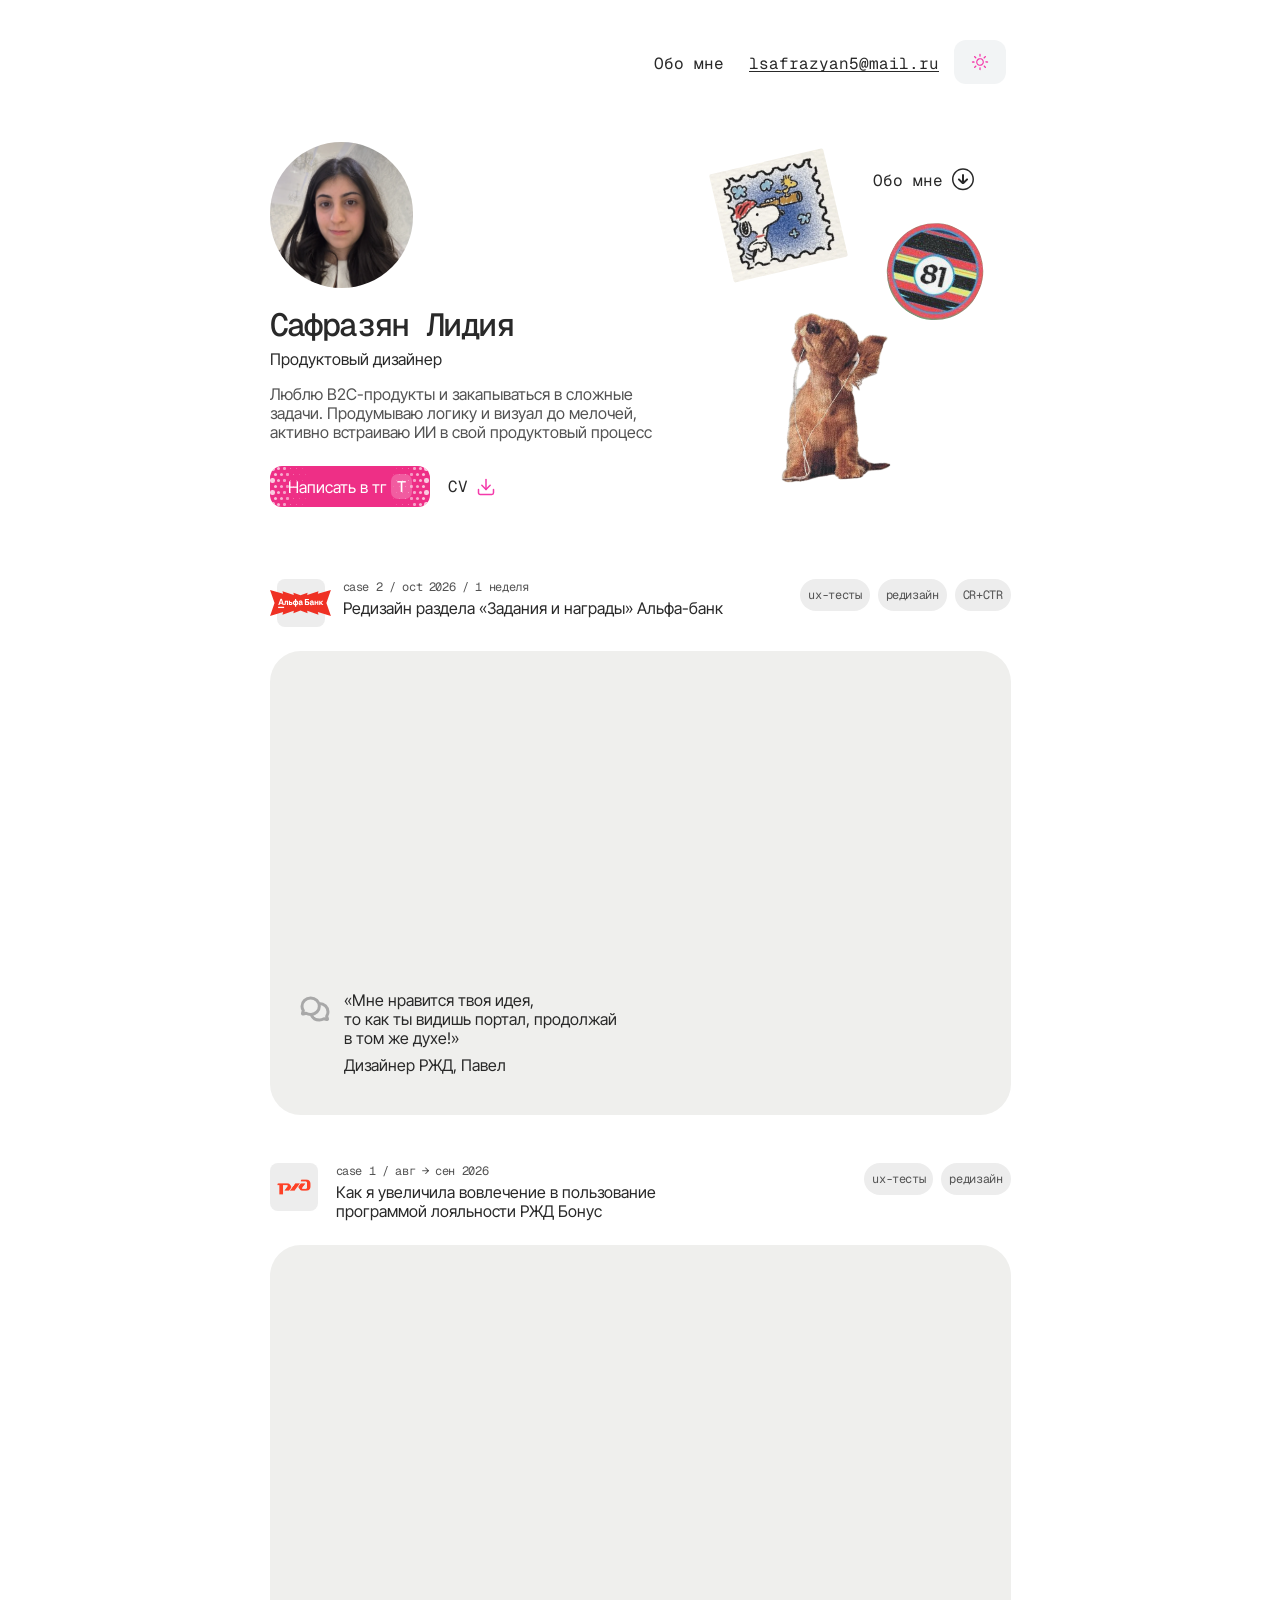
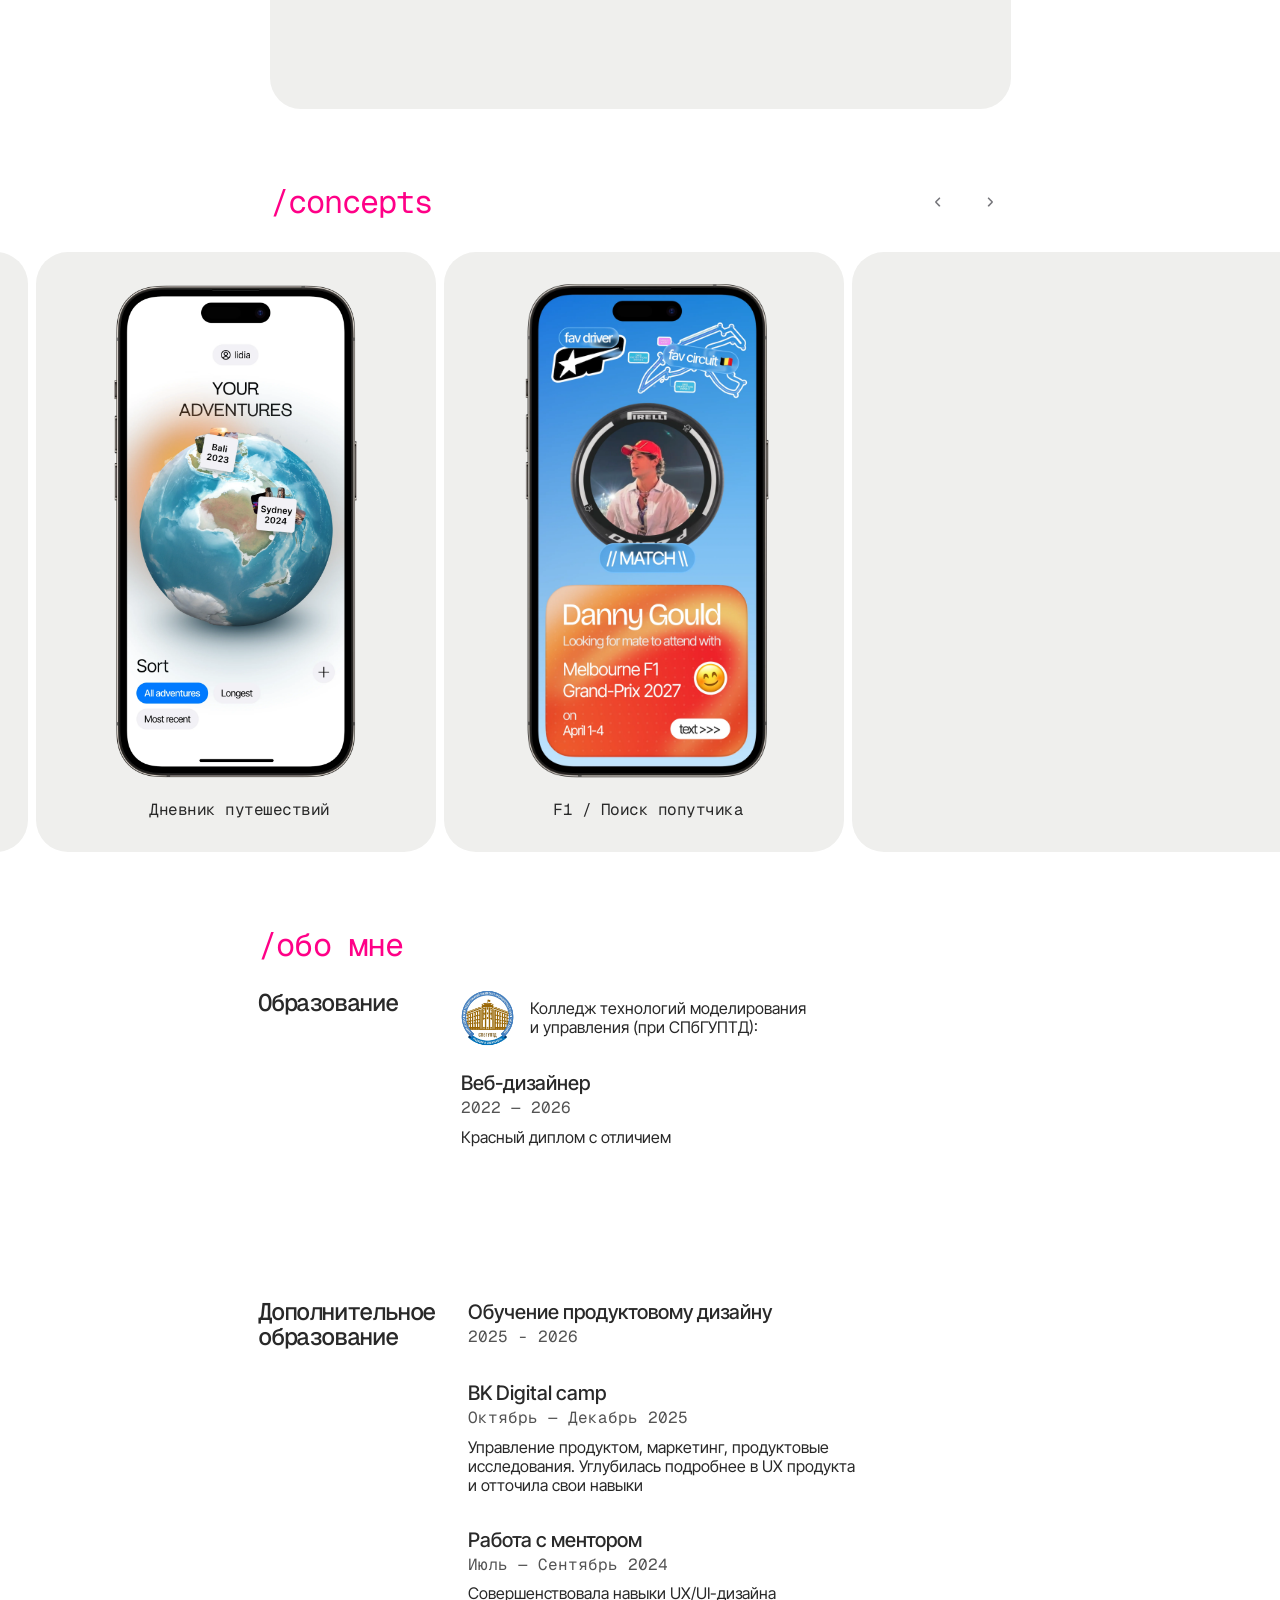
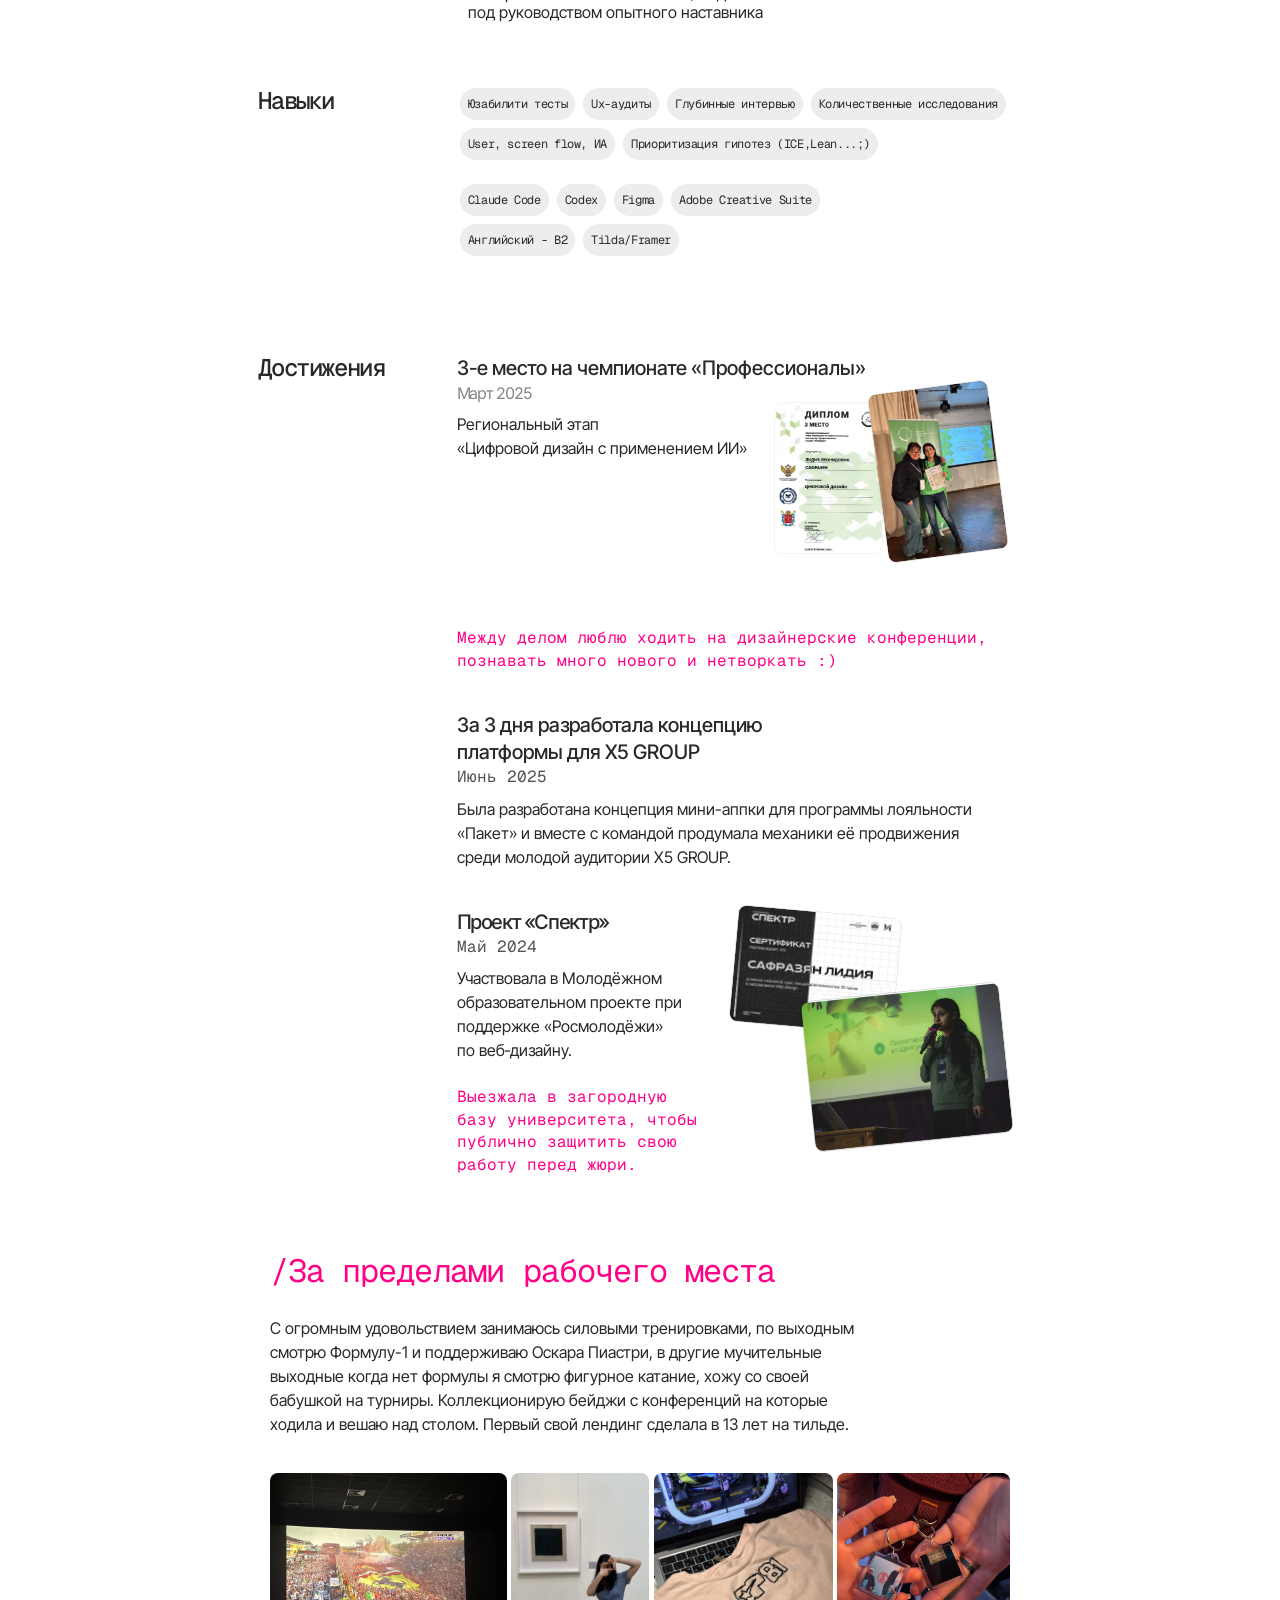
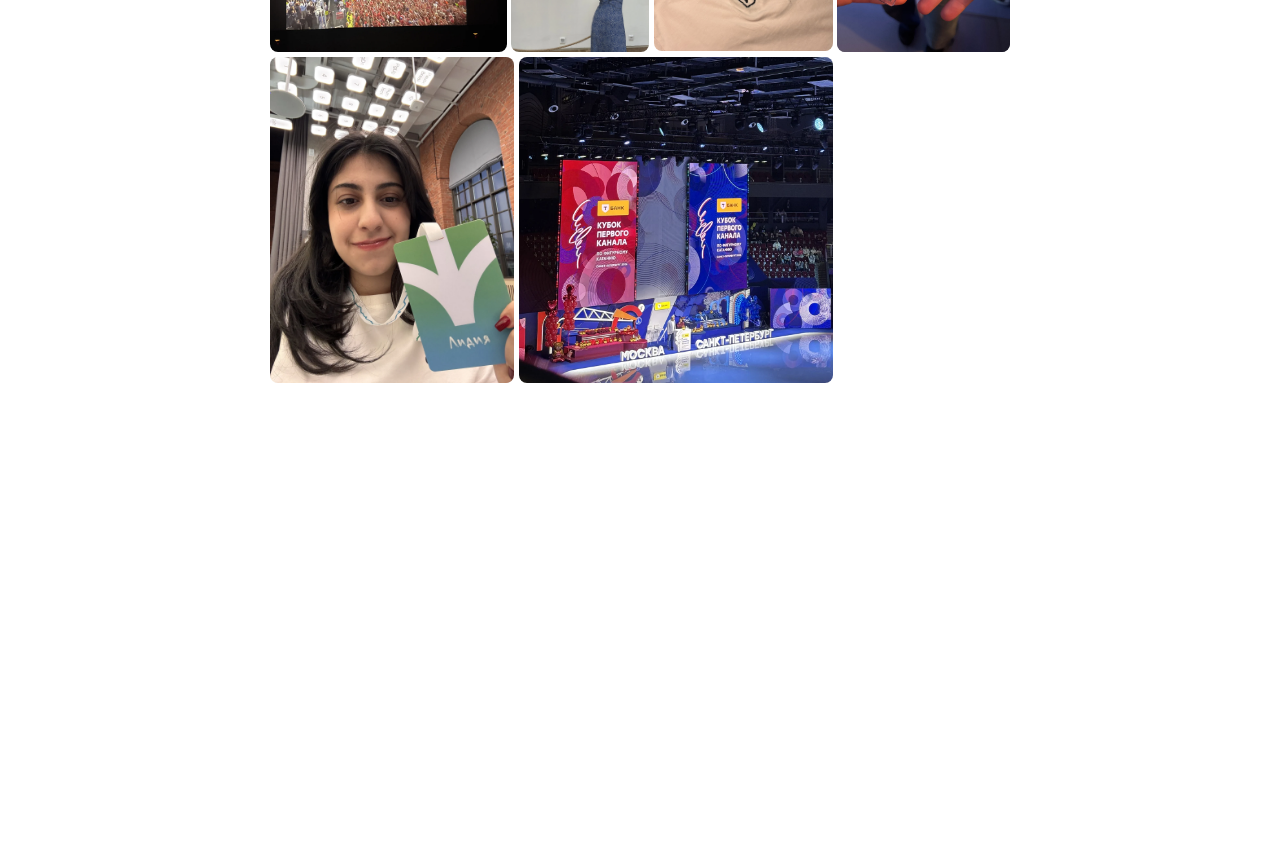
==== commit dd17b0f7: "Implement redesigned RZD case with expandable research and update portrait" ====
--- a/index.html
+++ b/index.html
@@ -22,12 +22,12 @@
   <meta name="twitter:image" content="https://lsafrazyan6-svg.github.io/portfolio/assets/portfolio-home-preview-20261118.jpg">
   <meta name="twitter:image:alt" content="Главная страница портфолио Лидии Сафразян">
     <link rel="stylesheet" href="css/home-20261120.css?v=20261120-controls">
-<link rel="stylesheet" href="css/home-controls.css?v=20261120">
+<link rel="stylesheet" href="css/home-controls.css?v=20261120-padding">
 </head>
 <body>
-<main xmlns="http://www.w3.org/2000/svg" class="layout-1" data-node-id="178:4" id="top"><button class="layout-2 theme-toggle" data-node-id="182:35" type="button" id="theme-toggle" aria-label="Включить тёмную тему" aria-pressed="false"><span class="theme-icon" aria-hidden="true"><svg class="theme-glyph theme-sun" data-icon="sf:sun.max" aria-hidden="true" width="24" height="24" viewBox="0 0 640 640" fill="currentColor"><path fill-rule="evenodd" d="M311.31,579.47 C308.14,577.89 305.15,575.38 303.36,572.80 L300.50,568.67 L300.21,536.37 C299.94,506.04 300.04,503.84 301.86,500.29 C308.44,487.45 326.03,484.79 335.70,495.17 C340.70,500.53 341.00,502.77 341.00,535.35 C341.00,568.87 340.84,569.92 334.83,575.70 C327.91,582.35 319.72,583.66 311.31,579.47 Z M140.49,509.14 C129.76,504.26 125.20,491.25 130.57,480.86 C132.84,476.47 173.53,436.77 177.81,434.78 C184.52,431.64 194.38,432.92 200.01,437.66 C206.57,443.18 208.90,453.51 205.45,461.78 C203.34,466.84 163.91,506.57 158.50,509.09 C153.41,511.46 145.66,511.48 140.49,509.14 Z M482.50,509.58 C480.85,508.84 469.55,498.17 457.39,485.86 C436.47,464.71 435.21,463.22 434.05,458.30 C430.68,444.00 442.27,431.58 457.32,433.35 C459.97,433.67 463.57,434.81 465.32,435.90 C467.07,436.98 478.01,447.46 489.63,459.19 C509.87,479.61 510.80,480.72 511.86,485.72 C514.12,496.40 509.56,505.36 499.78,509.45 C495.25,511.34 486.57,511.40 482.50,509.58 Z M300.74,441.44 C274.75,437.40 252.93,426.01 232.93,406.05 C210.49,383.65 198.91,357.47 197.29,325.50 C195.95,298.95 204.62,269.45 219.91,248.50 C235.27,227.46 258.59,210.37 282.50,202.64 C305.98,195.05 334.68,195.06 358.87,202.68 C387.65,211.74 415.57,235.38 429.81,262.75 C449.93,301.43 448.04,348.31 424.84,385.69 C418.31,396.23 402.57,412.68 391.50,420.57 C365.75,438.90 332.92,446.45 300.74,441.44 Z M342.57,403.15 C358.98,398.88 371.36,391.62 382.90,379.47 C399.27,362.24 407.00,343.16 407.00,320.00 C407.00,296.70 398.36,275.81 381.82,259.12 C368.74,245.92 353.16,237.95 334.56,234.95 C325.23,233.44 306.81,234.21 298.56,236.46 C269.42,244.38 248.07,264.47 237.84,293.58 C235.13,301.28 234.63,304.26 234.21,315.38 C233.46,335.19 236.67,348.42 246.08,364.24 C250.68,371.99 261.74,384.17 269.04,389.53 C278.72,396.64 295.32,403.30 308.50,405.36 C315.45,406.44 334.67,405.20 342.57,403.15 Z M74.34,340.04 C62.75,337.28 55.86,325.67 58.96,314.15 C60.45,308.61 67.04,301.90 72.62,300.23 C77.95,298.64 130.21,298.52 136.44,300.09 C141.81,301.44 147.44,305.98 150.03,311.06 C153.93,318.70 151.69,329.72 145.09,335.27 C139.06,340.35 134.29,341.01 104.57,340.90 C89.68,340.84 76.08,340.46 74.34,340.04 Z M503.22,339.11 C494.10,335.96 489.00,329.14 489.00,320.10 C489.00,313.74 490.06,311.04 494.50,306.13 C500.51,299.48 503.27,299.00 535.24,299.00 C553.17,299.00 564.77,299.42 567.75,300.17 C576.10,302.27 583.02,311.55 582.99,320.62 C582.98,325.01 578.62,333.42 575.04,335.97 C568.73,340.47 564.49,341.00 535.59,340.97 C512.02,340.94 507.81,340.70 503.22,339.11 Z M177.50,205.08 C172.49,202.74 131.56,161.76 129.98,157.50 C128.53,153.63 128.54,145.34 129.99,141.50 C133.92,131.12 148.71,125.69 158.79,130.93 C163.36,133.31 203.19,173.28 205.40,177.70 C207.55,182.00 207.40,190.53 205.09,195.62 C200.74,205.20 187.47,209.75 177.50,205.08 Z M446.00,205.41 C436.75,201.41 431.75,191.50 434.04,181.70 C435.18,176.78 436.40,175.34 456.87,154.67 C468.77,142.67 480.17,131.98 482.21,130.92 C486.67,128.61 495.27,128.37 500.13,130.42 C503.63,131.90 509.03,137.03 510.75,140.50 C512.81,144.67 513.12,150.09 511.59,155.30 C510.19,160.06 508.22,162.34 488.28,182.21 C474.22,196.23 465.18,204.47 462.78,205.46 C458.10,207.40 450.55,207.38 446.00,205.41 Z M312.50,149.62 C306.68,146.88 303.70,143.93 301.55,138.77 C300.26,135.70 300.00,129.79 300.00,104.19 C300.00,73.80 300.04,73.25 302.33,68.91 C303.61,66.48 306.57,63.15 308.91,61.50 C312.71,58.83 313.97,58.50 320.50,58.50 C327.03,58.50 328.29,58.83 332.09,61.50 C334.43,63.15 337.41,66.52 338.71,68.98 C341.08,73.46 341.08,73.47 340.79,105.65 L340.50,137.83 L337.49,142.17 C334.11,147.05 325.57,152.01 320.57,151.99 C318.88,151.98 315.25,150.92 312.50,149.62 Z"></path></svg><svg class="theme-glyph theme-moon" data-icon="sf:moon" data-source="SF-Pro-Regular" aria-hidden="true" width="24" height="24" viewBox="0 0 24 24" fill="currentColor"><path transform="translate(0.953780 26.598318) scale(0.021126 -0.021126)" d="M543 265Q421 265 320.0 324.5Q219 384 159.5 484.5Q100 585 100 707Q100 796 133.0 875.0Q166 954 225.5 1015.5Q285 1077 366 1112Q390 1123 404.5 1110.0Q419 1097 409 1070Q399 1044 392.0 1006.5Q385 969 385 936Q385 748 488.0 644.5Q591 541 779 541Q810 541 845.0 546.5Q880 552 904 560Q926 567 939.0 553.0Q952 539 940 515Q890 411 785.0 338.0Q680 265 543 265Z"></path></svg></span></button><a class="layout-4" data-node-id="189:397" href="#about">Обо мне</a><div class="layout-5" data-node-id="183:45"><a class="layout-6" href="mailto:lsafrazyan5@mail.ru" data-node-id="183:41" target="_blank"><p class="layout-7">lsafrazyan5@mail.ru</p></a></div><div class="layout-8 home-photo" data-node-id="189:491"><img alt="Диплом чемпионата «Профессионалы»" class="layout-9" src="assets/home-20261120/img34Dc73B6F96.webp" decoding="async" data-home-zoom=""></div><div class="layout-10 home-photo" data-node-id="189:492"><div class="layout-11"><div class="layout-12"><img alt="Награждение на чемпионате" class="layout-9" src="assets/home-20261120/imgA284324Eae.webp" decoding="async" data-home-zoom=""></div></div></div><div class="layout-13 home-photo" data-node-id="189:566"><div class="layout-14"><div class="layout-15"><img alt="Сертификат проекта «Спектр»" class="layout-9" src="assets/home-20261120/imgWebDesign20247C5E675C24.webp" decoding="async" data-home-zoom=""></div></div></div><div class="layout-16 home-photo" data-node-id="189:567"><div class="layout-17"><div class="layout-18"><div class="layout-19"><img alt="Защита проекта на сцене" class="layout-20" src="assets/home-20261120/imgCe5Dfddb26.webp" decoding="async" data-home-zoom=""></div></div></div></div><div class="layout-21" data-node-id="194:787"><div class="layout-22" data-node-id="194:786"><div class="layout-22" data-node-id="194:779"><section class="layout-23" data-node-id="194:775" aria-label="Знакомство и кейсы"><div class="layout-24 home-hero" data-node-id="194:774"><div class="layout-25" data-node-id="194:768"><div class="layout-26" data-node-id="194:765"><div class="layout-27" data-node-id="194:764"><div class="layout-28" data-node-id="185:192"><img alt="Лидия Сафразян" class="layout-29" src="assets/home-20261120/imgImg480921.webp" decoding="async"></div><div class="layout-30" data-node-id="194:763"><h1 class="layout-31" data-node-id="182:38">Сафразян Лидия</h1><p class="layout-32" data-node-id="182:39">Продуктовый дизайнер</p></div></div><p class="layout-33" data-node-id="183:40">Люблю B2C-продукты и закапываться в сложные задачи. Продумываю логику и визуал до мелочей, активно встраиваю ИИ в свой продуктовый процесс</p></div><div class="layout-34" data-node-id="194:767"><a class="write tg-fx home-write home-telegram" data-node-id="182:32" href="https://t.me/sellywood" target="_blank" rel="noopener noreferrer" aria-label="Написать в Telegram"><span>Написать в тг</span><span class="keys" aria-hidden="true"><i class="key">T</i></span></a><a class="layout-38 home-cv resume-link--download" data-node-id="194:766" href="assets/lidia-safrazyan-resume.pdf" download="Лидия Сафразян — резюме.pdf" aria-label="Скачать резюме"><p class="layout-39" data-node-id="182:37">CV</p><span class="home-download" data-node-id="183:43" aria-hidden="true"><svg class="resume-download-icon" width="20" height="20" viewBox="0 0 24 24" fill="none" stroke="currentColor" stroke-width="1.8" stroke-linecap="round" stroke-linejoin="round" aria-hidden="true"><g class="resume-download-arrow"><path d="M12 3v12"></path><path d="m7 10 5 5 5-5"></path></g><path class="resume-download-tray" d="M21 15v4a2 2 0 0 1-2 2H5a2 2 0 0 1-2-2v-4"></path></svg></span></a></div></div><div class="layout-42 home-collage" data-node-id="194:772"><div class="layout-43 home-art" data-node-id="194:754"><div class="layout-44" data-node-id="194:757"><div class="layout-36"><img alt="Собака" class="layout-45" src="assets/home-20261120/img1.webp" decoding="async" data-home-zoom="" data-full="assets/home-20261120/dog-full.webp"></div></div></div><div class="layout-46 home-art" data-node-id="187:12"><div class="layout-47"><div class="layout-48"><img alt="Значок Формулы-1" class="layout-49" src="assets/home-20261120/imgImage95.webp" decoding="async" data-home-zoom="" data-full="assets/home-20261120/f1-full.webp"></div></div></div><div class="layout-50 home-art" data-node-id="187:10"><div class="layout-51"><div class="layout-52"><div class="layout-53"><img alt="Бейдж конференции" class="layout-54" src="assets/home-20261120/imgImage94.webp" decoding="async" data-home-zoom="" data-full="assets/home-20261120/badge-full.webp"></div></div></div></div><a class="layout-55" data-node-id="194:773" href="#about" aria-label="Обо мне"><span class="layout-56" data-node-id="189:398">Обо мне</span><div class="layout-57" data-node-id="189:403"><div class="layout-58"><div class="layout-59"><img alt="" class="layout-60" src="assets/home-20261120/imgArrowUpCircle.svg" decoding="async"></div></div></div></a></div></div><div class="layout-61" data-node-id="188:182"><a class="layout-62" data-node-id="188:180" href="case/alfa-bank.html" aria-label="Кейс: Альфа-Банк"><div class="layout-63" data-node-id="188:173"><div class="layout-64" data-node-id="188:171"><div class="layout-42" data-node-id="188:170"><div class="layout-65" data-node-id="187:124"></div><div class="layout-66" data-node-id="187:151"><img alt="Альфа-Банк" class="layout-60" src="assets/home-20261120/imgAlfaFullRockstarL1.svg" decoding="async"></div></div><div class="layout-67" data-node-id="188:169"><p class="layout-68" data-node-id="187:119">case 2 / oct 2026 / 1 неделя</p><p class="layout-69" data-node-id="187:118">Редизайн раздела «Задания и награды» Альфа-банк</p></div></div><div class="layout-38" data-node-id="188:172"><div class="layout-70" data-node-id="187:120"><p class="layout-71" data-node-id="187:121">ux-тесты</p></div><div class="layout-70" data-node-id="187:122"><p class="layout-71" data-node-id="187:123">редизайн</p></div><div class="layout-70" data-node-id="187:164"><p class="layout-71" data-node-id="187:165">CR+CTR</p></div></div></div><div class="layout-72" data-node-id="187:126"><div class="layout-73" data-node-id="187:103"><div class="layout-74" data-node-id="187:104"><div class="layout-75" data-node-id="187:105"><img alt="" class="layout-60" src="assets/home-20261120/imgSparklingLine.svg" decoding="async"></div><p class="layout-76" data-node-id="187:107">«Мне нравится твоя идея,<br>то как ты видишь портал, продолжай<br>в том же духе!»</p></div><div class="layout-77" data-node-id="187:108"><p class="layout-78" data-node-id="187:109">Дизайнер РЖД, Павел</p></div></div></div></a><a class="layout-79" data-node-id="188:179" href="case/rzd-bonus.html" aria-label="Кейс: РЖД Бонус"><div class="layout-63" data-node-id="188:177"><div class="layout-80" data-node-id="188:175"><div class="layout-81" data-node-id="183:51"><div class="layout-82" data-node-id="186:202"><img alt="РЖД" class="layout-83" src="assets/home-20261120/imgImage96.webp" decoding="async"></div></div><div class="layout-84" data-node-id="188:174"><p class="layout-68" data-node-id="186:250">case 1 / авг → сен 2026</p><p class="layout-69" data-node-id="186:249">Как я увеличила вовлечение в пользование программой лояльности РЖД Бонус</p></div></div><div class="layout-38" data-node-id="188:176"><div class="layout-70" data-node-id="187:9"><p class="layout-71" data-node-id="187:8">ux-тесты</p></div><div class="layout-70" data-node-id="187:14"><p class="layout-71" data-node-id="187:15">редизайн</p></div></div></div><div class="layout-85" data-node-id="187:7"></div></a></div></section><section class="layout-86" data-node-id="194:778" aria-label="Концепты"><div class="layout-87" data-node-id="194:777"><h2 class="layout-88" data-node-id="188:184">/concepts</h2><div class="layout-89" data-node-id="194:776"><button class="layout-90 concept-arrow" data-node-id="189:362" type="button" data-direction="-1" aria-label="Предыдущий концепт"><div class="layout-91" data-node-id="I189:362;6178:8903"><img alt="" class="layout-60" src="assets/home-20261120/imgChevronBack.svg" decoding="async"></div></button><button class="layout-90 concept-arrow" data-node-id="189:372" type="button" data-direction="1" aria-label="Следующий концепт"><div class="layout-91" data-node-id="I189:372;6178:8907"><img alt="" class="layout-60" src="assets/home-20261120/imgChevronForward.svg" decoding="async"></div></button></div></div><div class="layout-92" data-node-id="188:187" id="concept-track" aria-label="Концепты"><div class="layout-93" data-node-id="188:185"><div class="layout-94" data-node-id="194:807"><div class="layout-36"><img alt="Платформа для поиска работы" class="layout-95" src="assets/home-20261120/img3.webp" decoding="async"></div></div><p class="layout-96" data-node-id="194:809">Платформа для поиска работы</p></div><div class="layout-97" data-node-id="188:188"><div class="layout-98" data-node-id="189:387"><div class="layout-36"><img alt="Дневник путешествий" class="layout-99" src="assets/home-20261120/imgPreview41.webp" decoding="async"></div></div><p class="layout-100" data-node-id="189:389">Дневник путешествий</p></div><div class="layout-97" data-node-id="188:190"><div class="layout-101" data-node-id="189:391"><div class="layout-36"><img alt="F1 — поиск попутчика" class="layout-102" src="assets/home-20261120/imgPreview61.webp" decoding="async"></div></div><p class="layout-103" data-node-id="189:393">F1 / Поиск попутчика</p></div><div class="layout-104" data-node-id="188:186"></div></div></section></div><section class="layout-105" data-node-id="194:785" aria-label="Обо мне"><h2 class="layout-106" data-node-id="189:405" id="about">/обо мне</h2><div class="layout-107" data-node-id="194:784"><div class="layout-108" data-node-id="194:783"><h3 class="layout-109" data-node-id="189:570">Образование</h3><div class="layout-110" data-node-id="189:571"><div class="layout-111" data-node-id="189:575"><div class="layout-112" data-node-id="194:780"><div class="layout-113" data-node-id="189:572"><div class="layout-114" data-node-id="189:573"><div class="layout-36"><img alt="Логотип колледжа" class="layout-115" src="assets/home-20261120/imgImage1.webp" decoding="async"></div></div><p class="layout-116" data-node-id="189:574">Колледж технологий моделирования<br>и управления (при СПбГУПТД):</p></div><div class="layout-117" data-node-id="189:603"><div class="layout-118" data-node-id="189:576"><div class="layout-110" data-node-id="189:577"><p class="layout-119" data-node-id="189:578">Веб-дизайнер</p><div class="layout-110" data-node-id="189:579"><p class="layout-120" data-node-id="189:580">2022 — 2026</p></div></div><p class="layout-116" data-node-id="189:581">Красный диплом с отличием</p></div><div class="layout-121 home-photo" data-node-id="189:582"><div class="layout-122"><div class="layout-123"><div class="layout-19"><img alt="Выпускной" class="layout-124" src="assets/home-20261120/imgImg47651.webp" decoding="async" data-home-zoom=""></div></div></div></div></div></div></div></div></div><div class="layout-125" data-node-id="189:501"><div class="layout-110" data-node-id="189:502"><h3 class="layout-126" data-node-id="189:503">Дополнительное образование</h3></div><div class="layout-127" data-node-id="189:504"><div class="layout-128" data-node-id="189:505"><div class="layout-128" data-node-id="189:506"><div class="layout-110" data-node-id="189:507"><p class="layout-119" data-node-id="189:508">Обучение продуктовому дизайну</p><div class="layout-110" data-node-id="189:509"><p class="layout-120" data-node-id="189:510">2025 - 2026</p></div></div></div></div><div class="layout-128" data-node-id="189:512"><div class="layout-129" data-node-id="189:513"><div class="layout-110" data-node-id="189:514"><p class="layout-119" data-node-id="189:515">BK Digital camp</p><div class="layout-110" data-node-id="189:516"><p class="layout-120" data-node-id="189:517">Октябрь — Декабрь 2025</p></div></div><p class="layout-130" data-node-id="189:518">Управление продуктом, маркетинг, продуктовые исследования. Углубилась подробнее в UX продукта<br>и отточила свои навыки</p></div></div><div class="layout-128" data-node-id="189:519"><div class="layout-129" data-node-id="189:520"><div class="layout-110" data-node-id="189:521"><p class="layout-119" data-node-id="189:522">Работа с ментором</p><div class="layout-110" data-node-id="189:523"><p class="layout-120" data-node-id="189:524">Июль — Сентябрь 2024</p></div></div><p class="layout-131" data-node-id="189:525">Совершенствовала навыки UX/UI-дизайна под руководством опытного наставника</p></div></div></div></div><div class="layout-132" data-node-id="189:526"><div class="layout-110" data-node-id="189:527"><h3 class="layout-133" data-node-id="189:528">Навыки</h3></div><div class="layout-134" data-node-id="189:642"><div class="layout-110" data-node-id="189:623"><div class="layout-118" data-node-id="189:624"><div class="layout-38" data-node-id="189:625"><div class="layout-70" data-node-id="189:628"><p class="layout-135" data-node-id="189:629">Юзабилити тесты</p></div><div class="layout-70" data-node-id="189:626"><p class="layout-135" data-node-id="189:627">Ux-аудиты</p></div><div class="layout-70" data-node-id="189:630"><p class="layout-135" data-node-id="189:631">Глубинные интервью</p></div><div class="layout-70" data-node-id="189:632"><p class="layout-135" data-node-id="189:633">Количественные исследования</p></div></div><div class="layout-136" data-node-id="189:634"><div class="layout-70" data-node-id="189:635"><p class="layout-135" data-node-id="189:636">User, screen flow, ИА</p></div><div class="layout-70" data-node-id="189:637"><p class="layout-135" data-node-id="189:638">Приоритизация гипотез (ICE,Lean...;)</p></div></div></div></div><div class="layout-118" data-node-id="189:529"><div class="layout-118" data-node-id="189:608"><div class="layout-38" data-node-id="189:621"><div class="layout-70" data-node-id="189:609"><p class="layout-135" data-node-id="189:610">Claude Code</p></div><div class="layout-70" data-node-id="189:611"><p class="layout-135" data-node-id="189:612">Codex</p></div><div class="layout-70" data-node-id="189:613"><p class="layout-135" data-node-id="189:614">Figma</p></div><div class="layout-70" data-node-id="189:615"><p class="layout-135" data-node-id="189:616">Adobe Creative Suite</p></div></div><div class="layout-136" data-node-id="189:622"><div class="layout-70" data-node-id="189:619"><p class="layout-135" data-node-id="189:620">Английский - B2</p></div><div class="layout-70" data-node-id="189:617"><p class="layout-135" data-node-id="189:618">Tilda/Framer</p></div></div></div><div class="layout-137" data-node-id="189:533"></div></div></div></div><div class="layout-138" data-node-id="189:541"><div class="layout-110" data-node-id="189:542"><h3 class="layout-109" data-node-id="189:543">Достижения</h3></div><div class="layout-139" data-node-id="189:544"><div class="layout-140" data-node-id="189:545"><div class="layout-141" data-node-id="189:683"><div class="layout-128" data-node-id="189:546"><div class="layout-129" data-node-id="189:547"><div class="layout-110" data-node-id="189:548"><p class="layout-119" data-node-id="189:549">3-е место на чемпионате «Профессионалы»</p><div class="layout-110" data-node-id="189:550"><p class="layout-142" data-node-id="189:551">Март 2025</p></div></div><p class="layout-143" data-node-id="189:552">Региональный этап<br>«Цифровой дизайн с применением ИИ»</p></div></div><p class="layout-144" data-node-id="189:553">Между делом люблю ходить на дизайнерские конференции,<br>познавать много нового и нетворкать :)</p></div><div class="layout-140" data-node-id="189:697"><div class="layout-129" data-node-id="189:554"><div class="layout-110" data-node-id="189:555"><p class="layout-145" data-node-id="189:556">За 3 дня разработала концепцию платформы для X5 GROUP</p><div class="layout-110" data-node-id="189:557"><p class="layout-120" data-node-id="189:558">Июнь 2025</p></div></div><p class="layout-146" data-node-id="189:559">Была разработана концепция мини-аппки для программы лояльности «Пакет» и вместе с командой продумала механики её продвижения среди молодой аудитории X5 GROUP.</p></div><div class="layout-147" data-node-id="189:560"><div class="layout-129" data-node-id="189:696"><div class="layout-110" data-node-id="189:561"><p class="layout-148" data-node-id="189:562">Проект «Спектр»</p><div class="layout-110" data-node-id="189:563"><p class="layout-120" data-node-id="189:564">Май 2024</p></div></div><p class="layout-149" data-node-id="189:565">Участвовала в Молодёжном образовательном проекте при поддержке «Росмолодёжи»<br>по веб‑дизайну.</p></div><p class="layout-150" data-node-id="189:694">Выезжала в загородную базу университета, чтобы публично защитить свою работу перед жюри.</p></div></div></div></div></div></div></section></div><section class="layout-151" data-node-id="191:744" aria-label="За пределами рабочего места"><div class="layout-152" data-node-id="191:743"><h2 class="layout-153" data-node-id="189:711">/За пределами рабочего места</h2><p class="layout-154" data-node-id="189:712">С огромным удовольствием занимаюсь силовыми тренировками, по выходным смотрю Формулу-1 и поддерживаю Оскара Пиастри, в другие мучительные выходные когда нет формулы я смотрю фигурное катание, хожу со своей бабушкой на турниры. Коллекционирую бейджи с конференций на которые ходила и вешаю над столом. Первый свой лендинг сделала в 13 лет на тильде.</p></div><div class="layout-42" data-node-id="191:740" aria-label="Фотографии из жизни"><div class="layout-155" data-node-id="189:728"><div class="layout-19"><img alt="Фигурное катание" class="layout-156" src="assets/home-20261120/imgImg43901.webp" decoding="async" data-home-zoom=""></div></div><div class="layout-157" data-node-id="189:729"><div class="layout-19"><img alt="Тренировка" class="layout-158" src="assets/home-20261120/imgImg45931.webp" decoding="async" data-home-zoom=""></div></div><div class="layout-159" data-node-id="189:730"><img alt="Бейджи конференций" class="layout-9" src="assets/home-20261120/imgImg46491.webp" decoding="async" data-home-zoom=""></div><div class="layout-160" data-node-id="189:731"><img alt="На конференции" class="layout-9" src="assets/home-20261120/imgImg47481.webp" decoding="async" data-home-zoom=""></div><div class="layout-161" data-node-id="189:732"><div class="layout-19"><img alt="Фотография у зеркала" class="layout-162" src="assets/home-20261120/imgImg03491.webp" decoding="async" data-home-zoom=""></div></div><div class="layout-163" data-node-id="189:733"><div class="layout-19"><img alt="Формула-1" class="layout-164" src="assets/home-20261120/imgImg27611.webp" decoding="async" data-home-zoom=""></div></div><div class="layout-165" data-node-id="191:735"><div class="layout-19"><img alt="Турнир по фигурному катанию" class="layout-166" src="assets/home-20261120/imgImg44351.webp" decoding="async" data-home-zoom=""></div></div><div class="layout-167" data-node-id="191:736"><div class="layout-168"><img alt="Домашняя мастерская" class="layout-169" src="assets/home-20261120/imgCamphoto18049285871.webp" decoding="async" data-home-zoom=""></div></div><div class="layout-170" data-node-id="191:737"><div class="layout-19"><img alt="Домашняя мастерская" class="layout-169" src="assets/home-20261120/imgCamphoto18049285871.webp" decoding="async" data-home-zoom=""></div></div></div></section></div></main>
+<main xmlns="http://www.w3.org/2000/svg" class="layout-1" data-node-id="178:4" id="top"><button class="layout-2 theme-toggle" data-node-id="182:35" type="button" id="theme-toggle" aria-label="Включить тёмную тему" aria-pressed="false"><span class="theme-icon" aria-hidden="true"><svg class="theme-glyph theme-sun" data-icon="sf:sun.max" aria-hidden="true" width="24" height="24" viewBox="0 0 640 640" fill="currentColor"><path fill-rule="evenodd" d="M311.31,579.47 C308.14,577.89 305.15,575.38 303.36,572.80 L300.50,568.67 L300.21,536.37 C299.94,506.04 300.04,503.84 301.86,500.29 C308.44,487.45 326.03,484.79 335.70,495.17 C340.70,500.53 341.00,502.77 341.00,535.35 C341.00,568.87 340.84,569.92 334.83,575.70 C327.91,582.35 319.72,583.66 311.31,579.47 Z M140.49,509.14 C129.76,504.26 125.20,491.25 130.57,480.86 C132.84,476.47 173.53,436.77 177.81,434.78 C184.52,431.64 194.38,432.92 200.01,437.66 C206.57,443.18 208.90,453.51 205.45,461.78 C203.34,466.84 163.91,506.57 158.50,509.09 C153.41,511.46 145.66,511.48 140.49,509.14 Z M482.50,509.58 C480.85,508.84 469.55,498.17 457.39,485.86 C436.47,464.71 435.21,463.22 434.05,458.30 C430.68,444.00 442.27,431.58 457.32,433.35 C459.97,433.67 463.57,434.81 465.32,435.90 C467.07,436.98 478.01,447.46 489.63,459.19 C509.87,479.61 510.80,480.72 511.86,485.72 C514.12,496.40 509.56,505.36 499.78,509.45 C495.25,511.34 486.57,511.40 482.50,509.58 Z M300.74,441.44 C274.75,437.40 252.93,426.01 232.93,406.05 C210.49,383.65 198.91,357.47 197.29,325.50 C195.95,298.95 204.62,269.45 219.91,248.50 C235.27,227.46 258.59,210.37 282.50,202.64 C305.98,195.05 334.68,195.06 358.87,202.68 C387.65,211.74 415.57,235.38 429.81,262.75 C449.93,301.43 448.04,348.31 424.84,385.69 C418.31,396.23 402.57,412.68 391.50,420.57 C365.75,438.90 332.92,446.45 300.74,441.44 Z M342.57,403.15 C358.98,398.88 371.36,391.62 382.90,379.47 C399.27,362.24 407.00,343.16 407.00,320.00 C407.00,296.70 398.36,275.81 381.82,259.12 C368.74,245.92 353.16,237.95 334.56,234.95 C325.23,233.44 306.81,234.21 298.56,236.46 C269.42,244.38 248.07,264.47 237.84,293.58 C235.13,301.28 234.63,304.26 234.21,315.38 C233.46,335.19 236.67,348.42 246.08,364.24 C250.68,371.99 261.74,384.17 269.04,389.53 C278.72,396.64 295.32,403.30 308.50,405.36 C315.45,406.44 334.67,405.20 342.57,403.15 Z M74.34,340.04 C62.75,337.28 55.86,325.67 58.96,314.15 C60.45,308.61 67.04,301.90 72.62,300.23 C77.95,298.64 130.21,298.52 136.44,300.09 C141.81,301.44 147.44,305.98 150.03,311.06 C153.93,318.70 151.69,329.72 145.09,335.27 C139.06,340.35 134.29,341.01 104.57,340.90 C89.68,340.84 76.08,340.46 74.34,340.04 Z M503.22,339.11 C494.10,335.96 489.00,329.14 489.00,320.10 C489.00,313.74 490.06,311.04 494.50,306.13 C500.51,299.48 503.27,299.00 535.24,299.00 C553.17,299.00 564.77,299.42 567.75,300.17 C576.10,302.27 583.02,311.55 582.99,320.62 C582.98,325.01 578.62,333.42 575.04,335.97 C568.73,340.47 564.49,341.00 535.59,340.97 C512.02,340.94 507.81,340.70 503.22,339.11 Z M177.50,205.08 C172.49,202.74 131.56,161.76 129.98,157.50 C128.53,153.63 128.54,145.34 129.99,141.50 C133.92,131.12 148.71,125.69 158.79,130.93 C163.36,133.31 203.19,173.28 205.40,177.70 C207.55,182.00 207.40,190.53 205.09,195.62 C200.74,205.20 187.47,209.75 177.50,205.08 Z M446.00,205.41 C436.75,201.41 431.75,191.50 434.04,181.70 C435.18,176.78 436.40,175.34 456.87,154.67 C468.77,142.67 480.17,131.98 482.21,130.92 C486.67,128.61 495.27,128.37 500.13,130.42 C503.63,131.90 509.03,137.03 510.75,140.50 C512.81,144.67 513.12,150.09 511.59,155.30 C510.19,160.06 508.22,162.34 488.28,182.21 C474.22,196.23 465.18,204.47 462.78,205.46 C458.10,207.40 450.55,207.38 446.00,205.41 Z M312.50,149.62 C306.68,146.88 303.70,143.93 301.55,138.77 C300.26,135.70 300.00,129.79 300.00,104.19 C300.00,73.80 300.04,73.25 302.33,68.91 C303.61,66.48 306.57,63.15 308.91,61.50 C312.71,58.83 313.97,58.50 320.50,58.50 C327.03,58.50 328.29,58.83 332.09,61.50 C334.43,63.15 337.41,66.52 338.71,68.98 C341.08,73.46 341.08,73.47 340.79,105.65 L340.50,137.83 L337.49,142.17 C334.11,147.05 325.57,152.01 320.57,151.99 C318.88,151.98 315.25,150.92 312.50,149.62 Z"></path></svg><svg class="theme-glyph theme-moon" data-icon="sf:moon" data-source="SF-Pro-Regular" aria-hidden="true" width="24" height="24" viewBox="0 0 24 24" fill="currentColor"><path transform="translate(0.953780 26.598318) scale(0.021126 -0.021126)" d="M543 265Q421 265 320.0 324.5Q219 384 159.5 484.5Q100 585 100 707Q100 796 133.0 875.0Q166 954 225.5 1015.5Q285 1077 366 1112Q390 1123 404.5 1110.0Q419 1097 409 1070Q399 1044 392.0 1006.5Q385 969 385 936Q385 748 488.0 644.5Q591 541 779 541Q810 541 845.0 546.5Q880 552 904 560Q926 567 939.0 553.0Q952 539 940 515Q890 411 785.0 338.0Q680 265 543 265Z"></path></svg></span></button><a class="layout-4" data-node-id="189:397" href="#about">Обо мне</a><div class="layout-5" data-node-id="183:45"><a class="layout-6" href="mailto:lsafrazyan5@mail.ru" data-node-id="183:41" target="_blank"><p class="layout-7">lsafrazyan5@mail.ru</p></a></div><div class="layout-8 home-photo" data-node-id="189:491"><img alt="Диплом чемпионата «Профессионалы»" class="layout-9" src="assets/home-20261120/img34Dc73B6F96.webp" decoding="async" data-home-zoom=""></div><div class="layout-10 home-photo" data-node-id="189:492"><div class="layout-11"><div class="layout-12"><img alt="Награждение на чемпионате" class="layout-9" src="assets/home-20261120/imgA284324Eae.webp" decoding="async" data-home-zoom=""></div></div></div><div class="layout-13 home-photo" data-node-id="189:566"><div class="layout-14"><div class="layout-15"><img alt="Сертификат проекта «Спектр»" class="layout-9" src="assets/home-20261120/imgWebDesign20247C5E675C24.webp" decoding="async" data-home-zoom=""></div></div></div><div class="layout-16 home-photo" data-node-id="189:567"><div class="layout-17"><div class="layout-18"><div class="layout-19"><img alt="Защита проекта на сцене" class="layout-20" src="assets/home-20261120/imgCe5Dfddb26.webp" decoding="async" data-home-zoom=""></div></div></div></div><div class="layout-21" data-node-id="194:787"><div class="layout-22" data-node-id="194:786"><div class="layout-22" data-node-id="194:779"><section class="layout-23" data-node-id="194:775" aria-label="Знакомство и кейсы"><div class="layout-24 home-hero" data-node-id="194:774"><div class="layout-25" data-node-id="194:768"><div class="layout-26" data-node-id="194:765"><div class="layout-27" data-node-id="194:764"><div class="layout-28" data-node-id="185:192"><img alt="Лидия Сафразян" class="layout-29" src="assets/home-20261120/avatar-no-lamp.webp" decoding="async"></div><div class="layout-30" data-node-id="194:763"><h1 class="layout-31" data-node-id="182:38">Сафразян Лидия</h1><p class="layout-32" data-node-id="182:39">Продуктовый дизайнер</p></div></div><p class="layout-33" data-node-id="183:40">Люблю B2C-продукты и закапываться в сложные задачи. Продумываю логику и визуал до мелочей, активно встраиваю ИИ в свой продуктовый процесс</p></div><div class="layout-34" data-node-id="194:767"><a class="write tg-fx home-write home-telegram" data-node-id="182:32" href="https://t.me/sellywood" target="_blank" rel="noopener noreferrer" aria-label="Написать в Telegram"><span>Написать в тг</span><span class="keys" aria-hidden="true"><i class="key">T</i></span></a><a class="layout-38 home-cv resume-link--download" data-node-id="194:766" href="assets/lidia-safrazyan-resume.pdf" download="Лидия Сафразян — резюме.pdf" aria-label="Скачать резюме"><p class="layout-39" data-node-id="182:37">CV</p><span class="home-download" data-node-id="183:43" aria-hidden="true"><svg class="resume-download-icon" width="20" height="20" viewBox="0 0 24 24" fill="none" stroke="currentColor" stroke-width="1.8" stroke-linecap="round" stroke-linejoin="round" aria-hidden="true"><g class="resume-download-arrow"><path d="M12 3v12"></path><path d="m7 10 5 5 5-5"></path></g><path class="resume-download-tray" d="M21 15v4a2 2 0 0 1-2 2H5a2 2 0 0 1-2-2v-4"></path></svg></span></a></div></div><div class="layout-42 home-collage" data-node-id="194:772"><div class="layout-43 home-art" data-node-id="194:754"><div class="layout-44" data-node-id="194:757"><div class="layout-36"><img alt="Собака" class="layout-45" src="assets/home-20261120/img1.webp" decoding="async" data-home-zoom="" data-full="assets/home-20261120/dog-full.webp"></div></div></div><div class="layout-46 home-art" data-node-id="187:12"><div class="layout-47"><div class="layout-48"><img alt="Значок Формулы-1" class="layout-49" src="assets/home-20261120/imgImage95.webp" decoding="async" data-home-zoom="" data-full="assets/home-20261120/f1-full.webp"></div></div></div><div class="layout-50 home-art" data-node-id="187:10"><div class="layout-51"><div class="layout-52"><div class="layout-53"><img alt="Бейдж конференции" class="layout-54" src="assets/home-20261120/imgImage94.webp" decoding="async" data-home-zoom="" data-full="assets/home-20261120/badge-full.webp"></div></div></div></div><a class="layout-55" data-node-id="194:773" href="#about" aria-label="Обо мне"><span class="layout-56" data-node-id="189:398">Обо мне</span><div class="layout-57" data-node-id="189:403"><div class="layout-58"><div class="layout-59"><img alt="" class="layout-60" src="assets/home-20261120/imgArrowUpCircle.svg" decoding="async"></div></div></div></a></div></div><div class="layout-61" data-node-id="188:182"><a class="layout-62" data-node-id="188:180" href="case/alfa-bank.html" aria-label="Кейс: Альфа-Банк"><div class="layout-63" data-node-id="188:173"><div class="layout-64" data-node-id="188:171"><div class="layout-42" data-node-id="188:170"><div class="layout-65" data-node-id="187:124"></div><div class="layout-66" data-node-id="187:151"><img alt="Альфа-Банк" class="layout-60" src="assets/home-20261120/imgAlfaFullRockstarL1.svg" decoding="async"></div></div><div class="layout-67" data-node-id="188:169"><p class="layout-68" data-node-id="187:119">case 2 / oct 2026 / 1 неделя</p><p class="layout-69" data-node-id="187:118">Редизайн раздела «Задания и награды» Альфа-банк</p></div></div><div class="layout-38" data-node-id="188:172"><div class="layout-70" data-node-id="187:120"><p class="layout-71" data-node-id="187:121">ux-тесты</p></div><div class="layout-70" data-node-id="187:122"><p class="layout-71" data-node-id="187:123">редизайн</p></div><div class="layout-70" data-node-id="187:164"><p class="layout-71" data-node-id="187:165">CR+CTR</p></div></div></div><div class="layout-72" data-node-id="187:126"><div class="layout-73" data-node-id="187:103"><div class="layout-74" data-node-id="187:104"><div class="layout-75" data-node-id="187:105"><img alt="" class="layout-60" src="assets/home-20261120/imgSparklingLine.svg" decoding="async"></div><p class="layout-76" data-node-id="187:107">«Мне нравится твоя идея,<br>то как ты видишь портал, продолжай<br>в том же духе!»</p></div><div class="layout-77" data-node-id="187:108"><p class="layout-78" data-node-id="187:109">Дизайнер РЖД, Павел</p></div></div></div></a><a class="layout-79" data-node-id="188:179" href="case/rzd-bonus.html" aria-label="Кейс: РЖД Бонус"><div class="layout-63" data-node-id="188:177"><div class="layout-80" data-node-id="188:175"><div class="layout-81" data-node-id="183:51"><div class="layout-82" data-node-id="186:202"><img alt="РЖД" class="layout-83" src="assets/home-20261120/imgImage96.webp" decoding="async"></div></div><div class="layout-84" data-node-id="188:174"><p class="layout-68" data-node-id="186:250">case 1 / авг → сен 2026</p><p class="layout-69" data-node-id="186:249">Как я увеличила вовлечение в пользование программой лояльности РЖД Бонус</p></div></div><div class="layout-38" data-node-id="188:176"><div class="layout-70" data-node-id="187:9"><p class="layout-71" data-node-id="187:8">ux-тесты</p></div><div class="layout-70" data-node-id="187:14"><p class="layout-71" data-node-id="187:15">редизайн</p></div></div></div><div class="layout-85" data-node-id="187:7"></div></a></div></section><section class="layout-86" data-node-id="194:778" aria-label="Концепты"><div class="layout-87" data-node-id="194:777"><h2 class="layout-88" data-node-id="188:184">/concepts</h2><div class="layout-89" data-node-id="194:776"><button class="layout-90 concept-arrow" data-node-id="189:362" type="button" data-direction="-1" aria-label="Предыдущий концепт"><div class="layout-91" data-node-id="I189:362;6178:8903"><img alt="" class="layout-60" src="assets/home-20261120/imgChevronBack.svg" decoding="async"></div></button><button class="layout-90 concept-arrow" data-node-id="189:372" type="button" data-direction="1" aria-label="Следующий концепт"><div class="layout-91" data-node-id="I189:372;6178:8907"><img alt="" class="layout-60" src="assets/home-20261120/imgChevronForward.svg" decoding="async"></div></button></div></div><div class="layout-92" data-node-id="188:187" id="concept-track" aria-label="Концепты"><div class="layout-93" data-node-id="188:185"><div class="layout-94" data-node-id="194:807"><div class="layout-36"><img alt="Платформа для поиска работы" class="layout-95" src="assets/home-20261120/img3.webp" decoding="async"></div></div><p class="layout-96" data-node-id="194:809">Платформа для поиска работы</p></div><div class="layout-97" data-node-id="188:188"><div class="layout-98" data-node-id="189:387"><div class="layout-36"><img alt="Дневник путешествий" class="layout-99" src="assets/home-20261120/imgPreview41.webp" decoding="async"></div></div><p class="layout-100" data-node-id="189:389">Дневник путешествий</p></div><div class="layout-97" data-node-id="188:190"><div class="layout-101" data-node-id="189:391"><div class="layout-36"><img alt="F1 — поиск попутчика" class="layout-102" src="assets/home-20261120/imgPreview61.webp" decoding="async"></div></div><p class="layout-103" data-node-id="189:393">F1 / Поиск попутчика</p></div><div class="layout-104" data-node-id="188:186"></div></div></section></div><section class="layout-105" data-node-id="194:785" aria-label="Обо мне"><h2 class="layout-106" data-node-id="189:405" id="about">/обо мне</h2><div class="layout-107" data-node-id="194:784"><div class="layout-108" data-node-id="194:783"><h3 class="layout-109" data-node-id="189:570">Образование</h3><div class="layout-110" data-node-id="189:571"><div class="layout-111" data-node-id="189:575"><div class="layout-112" data-node-id="194:780"><div class="layout-113" data-node-id="189:572"><div class="layout-114" data-node-id="189:573"><div class="layout-36"><img alt="Логотип колледжа" class="layout-115" src="assets/home-20261120/imgImage1.webp" decoding="async"></div></div><p class="layout-116" data-node-id="189:574">Колледж технологий моделирования<br>и управления (при СПбГУПТД):</p></div><div class="layout-117" data-node-id="189:603"><div class="layout-118" data-node-id="189:576"><div class="layout-110" data-node-id="189:577"><p class="layout-119" data-node-id="189:578">Веб-дизайнер</p><div class="layout-110" data-node-id="189:579"><p class="layout-120" data-node-id="189:580">2022 — 2026</p></div></div><p class="layout-116" data-node-id="189:581">Красный диплом с отличием</p></div><div class="layout-121 home-photo" data-node-id="189:582"><div class="layout-122"><div class="layout-123"><div class="layout-19"><img alt="Выпускной" class="layout-124" src="assets/home-20261120/imgImg47651.webp" decoding="async" data-home-zoom=""></div></div></div></div></div></div></div></div></div><div class="layout-125" data-node-id="189:501"><div class="layout-110" data-node-id="189:502"><h3 class="layout-126" data-node-id="189:503">Дополнительное образование</h3></div><div class="layout-127" data-node-id="189:504"><div class="layout-128" data-node-id="189:505"><div class="layout-128" data-node-id="189:506"><div class="layout-110" data-node-id="189:507"><p class="layout-119" data-node-id="189:508">Обучение продуктовому дизайну</p><div class="layout-110" data-node-id="189:509"><p class="layout-120" data-node-id="189:510">2025 - 2026</p></div></div></div></div><div class="layout-128" data-node-id="189:512"><div class="layout-129" data-node-id="189:513"><div class="layout-110" data-node-id="189:514"><p class="layout-119" data-node-id="189:515">BK Digital camp</p><div class="layout-110" data-node-id="189:516"><p class="layout-120" data-node-id="189:517">Октябрь — Декабрь 2025</p></div></div><p class="layout-130" data-node-id="189:518">Управление продуктом, маркетинг, продуктовые исследования. Углубилась подробнее в UX продукта<br>и отточила свои навыки</p></div></div><div class="layout-128" data-node-id="189:519"><div class="layout-129" data-node-id="189:520"><div class="layout-110" data-node-id="189:521"><p class="layout-119" data-node-id="189:522">Работа с ментором</p><div class="layout-110" data-node-id="189:523"><p class="layout-120" data-node-id="189:524">Июль — Сентябрь 2024</p></div></div><p class="layout-131" data-node-id="189:525">Совершенствовала навыки UX/UI-дизайна под руководством опытного наставника</p></div></div></div></div><div class="layout-132" data-node-id="189:526"><div class="layout-110" data-node-id="189:527"><h3 class="layout-133" data-node-id="189:528">Навыки</h3></div><div class="layout-134" data-node-id="189:642"><div class="layout-110" data-node-id="189:623"><div class="layout-118" data-node-id="189:624"><div class="layout-38" data-node-id="189:625"><div class="layout-70" data-node-id="189:628"><p class="layout-135" data-node-id="189:629">Юзабилити тесты</p></div><div class="layout-70" data-node-id="189:626"><p class="layout-135" data-node-id="189:627">Ux-аудиты</p></div><div class="layout-70" data-node-id="189:630"><p class="layout-135" data-node-id="189:631">Глубинные интервью</p></div><div class="layout-70" data-node-id="189:632"><p class="layout-135" data-node-id="189:633">Количественные исследования</p></div></div><div class="layout-136" data-node-id="189:634"><div class="layout-70" data-node-id="189:635"><p class="layout-135" data-node-id="189:636">User, screen flow, ИА</p></div><div class="layout-70" data-node-id="189:637"><p class="layout-135" data-node-id="189:638">Приоритизация гипотез (ICE,Lean...;)</p></div></div></div></div><div class="layout-118" data-node-id="189:529"><div class="layout-118" data-node-id="189:608"><div class="layout-38" data-node-id="189:621"><div class="layout-70" data-node-id="189:609"><p class="layout-135" data-node-id="189:610">Claude Code</p></div><div class="layout-70" data-node-id="189:611"><p class="layout-135" data-node-id="189:612">Codex</p></div><div class="layout-70" data-node-id="189:613"><p class="layout-135" data-node-id="189:614">Figma</p></div><div class="layout-70" data-node-id="189:615"><p class="layout-135" data-node-id="189:616">Adobe Creative Suite</p></div></div><div class="layout-136" data-node-id="189:622"><div class="layout-70" data-node-id="189:619"><p class="layout-135" data-node-id="189:620">Английский - B2</p></div><div class="layout-70" data-node-id="189:617"><p class="layout-135" data-node-id="189:618">Tilda/Framer</p></div></div></div><div class="layout-137" data-node-id="189:533"></div></div></div></div><div class="layout-138" data-node-id="189:541"><div class="layout-110" data-node-id="189:542"><h3 class="layout-109" data-node-id="189:543">Достижения</h3></div><div class="layout-139" data-node-id="189:544"><div class="layout-140" data-node-id="189:545"><div class="layout-141" data-node-id="189:683"><div class="layout-128" data-node-id="189:546"><div class="layout-129" data-node-id="189:547"><div class="layout-110" data-node-id="189:548"><p class="layout-119" data-node-id="189:549">3-е место на чемпионате «Профессионалы»</p><div class="layout-110" data-node-id="189:550"><p class="layout-142" data-node-id="189:551">Март 2025</p></div></div><p class="layout-143" data-node-id="189:552">Региональный этап<br>«Цифровой дизайн с применением ИИ»</p></div></div><p class="layout-144" data-node-id="189:553">Между делом люблю ходить на дизайнерские конференции,<br>познавать много нового и нетворкать :)</p></div><div class="layout-140" data-node-id="189:697"><div class="layout-129" data-node-id="189:554"><div class="layout-110" data-node-id="189:555"><p class="layout-145" data-node-id="189:556">За 3 дня разработала концепцию платформы для X5 GROUP</p><div class="layout-110" data-node-id="189:557"><p class="layout-120" data-node-id="189:558">Июнь 2025</p></div></div><p class="layout-146" data-node-id="189:559">Была разработана концепция мини-аппки для программы лояльности «Пакет» и вместе с командой продумала механики её продвижения среди молодой аудитории X5 GROUP.</p></div><div class="layout-147" data-node-id="189:560"><div class="layout-129" data-node-id="189:696"><div class="layout-110" data-node-id="189:561"><p class="layout-148" data-node-id="189:562">Проект «Спектр»</p><div class="layout-110" data-node-id="189:563"><p class="layout-120" data-node-id="189:564">Май 2024</p></div></div><p class="layout-149" data-node-id="189:565">Участвовала в Молодёжном образовательном проекте при поддержке «Росмолодёжи»<br>по веб‑дизайну.</p></div><p class="layout-150" data-node-id="189:694">Выезжала в загородную базу университета, чтобы публично защитить свою работу перед жюри.</p></div></div></div></div></div></div></section></div><section class="layout-151" data-node-id="191:744" aria-label="За пределами рабочего места"><div class="layout-152" data-node-id="191:743"><h2 class="layout-153" data-node-id="189:711">/За пределами рабочего места</h2><p class="layout-154" data-node-id="189:712">С огромным удовольствием занимаюсь силовыми тренировками, по выходным смотрю Формулу-1 и поддерживаю Оскара Пиастри, в другие мучительные выходные когда нет формулы я смотрю фигурное катание, хожу со своей бабушкой на турниры. Коллекционирую бейджи с конференций на которые ходила и вешаю над столом. Первый свой лендинг сделала в 13 лет на тильде.</p></div><div class="layout-42" data-node-id="191:740" aria-label="Фотографии из жизни"><div class="layout-155" data-node-id="189:728"><div class="layout-19"><img alt="Фигурное катание" class="layout-156" src="assets/home-20261120/imgImg43901.webp" decoding="async" data-home-zoom=""></div></div><div class="layout-157" data-node-id="189:729"><div class="layout-19"><img alt="Тренировка" class="layout-158" src="assets/home-20261120/imgImg45931.webp" decoding="async" data-home-zoom=""></div></div><div class="layout-159" data-node-id="189:730"><img alt="Бейджи конференций" class="layout-9" src="assets/home-20261120/imgImg46491.webp" decoding="async" data-home-zoom=""></div><div class="layout-160" data-node-id="189:731"><img alt="На конференции" class="layout-9" src="assets/home-20261120/imgImg47481.webp" decoding="async" data-home-zoom=""></div><div class="layout-161" data-node-id="189:732"><div class="layout-19"><img alt="Фотография у зеркала" class="layout-162" src="assets/home-20261120/imgImg03491.webp" decoding="async" data-home-zoom=""></div></div><div class="layout-163" data-node-id="189:733"><div class="layout-19"><img alt="Формула-1" class="layout-164" src="assets/home-20261120/imgImg27611.webp" decoding="async" data-home-zoom=""></div></div><div class="layout-165" data-node-id="191:735"><div class="layout-19"><img alt="Турнир по фигурному катанию" class="layout-166" src="assets/home-20261120/imgImg44351.webp" decoding="async" data-home-zoom=""></div></div><div class="layout-167" data-node-id="191:736"><div class="layout-168"><img alt="Домашняя мастерская" class="layout-169" src="assets/home-20261120/imgCamphoto18049285871.webp" decoding="async" data-home-zoom=""></div></div><div class="layout-170" data-node-id="191:737"><div class="layout-19"><img alt="Домашняя мастерская" class="layout-169" src="assets/home-20261120/imgCamphoto18049285871.webp" decoding="async" data-home-zoom=""></div></div></div></section></div></main>
 <script src="js/home.js?v=20261120-controls"></script>
 <script src="js/tg-button.js?v=20261120"></script>
-<script src="js/home-lightbox.js?v=20261120"></script>
+<script src="js/home-lightbox.js?v=20261120-no-caption"></script>
 </body>
 </html>
